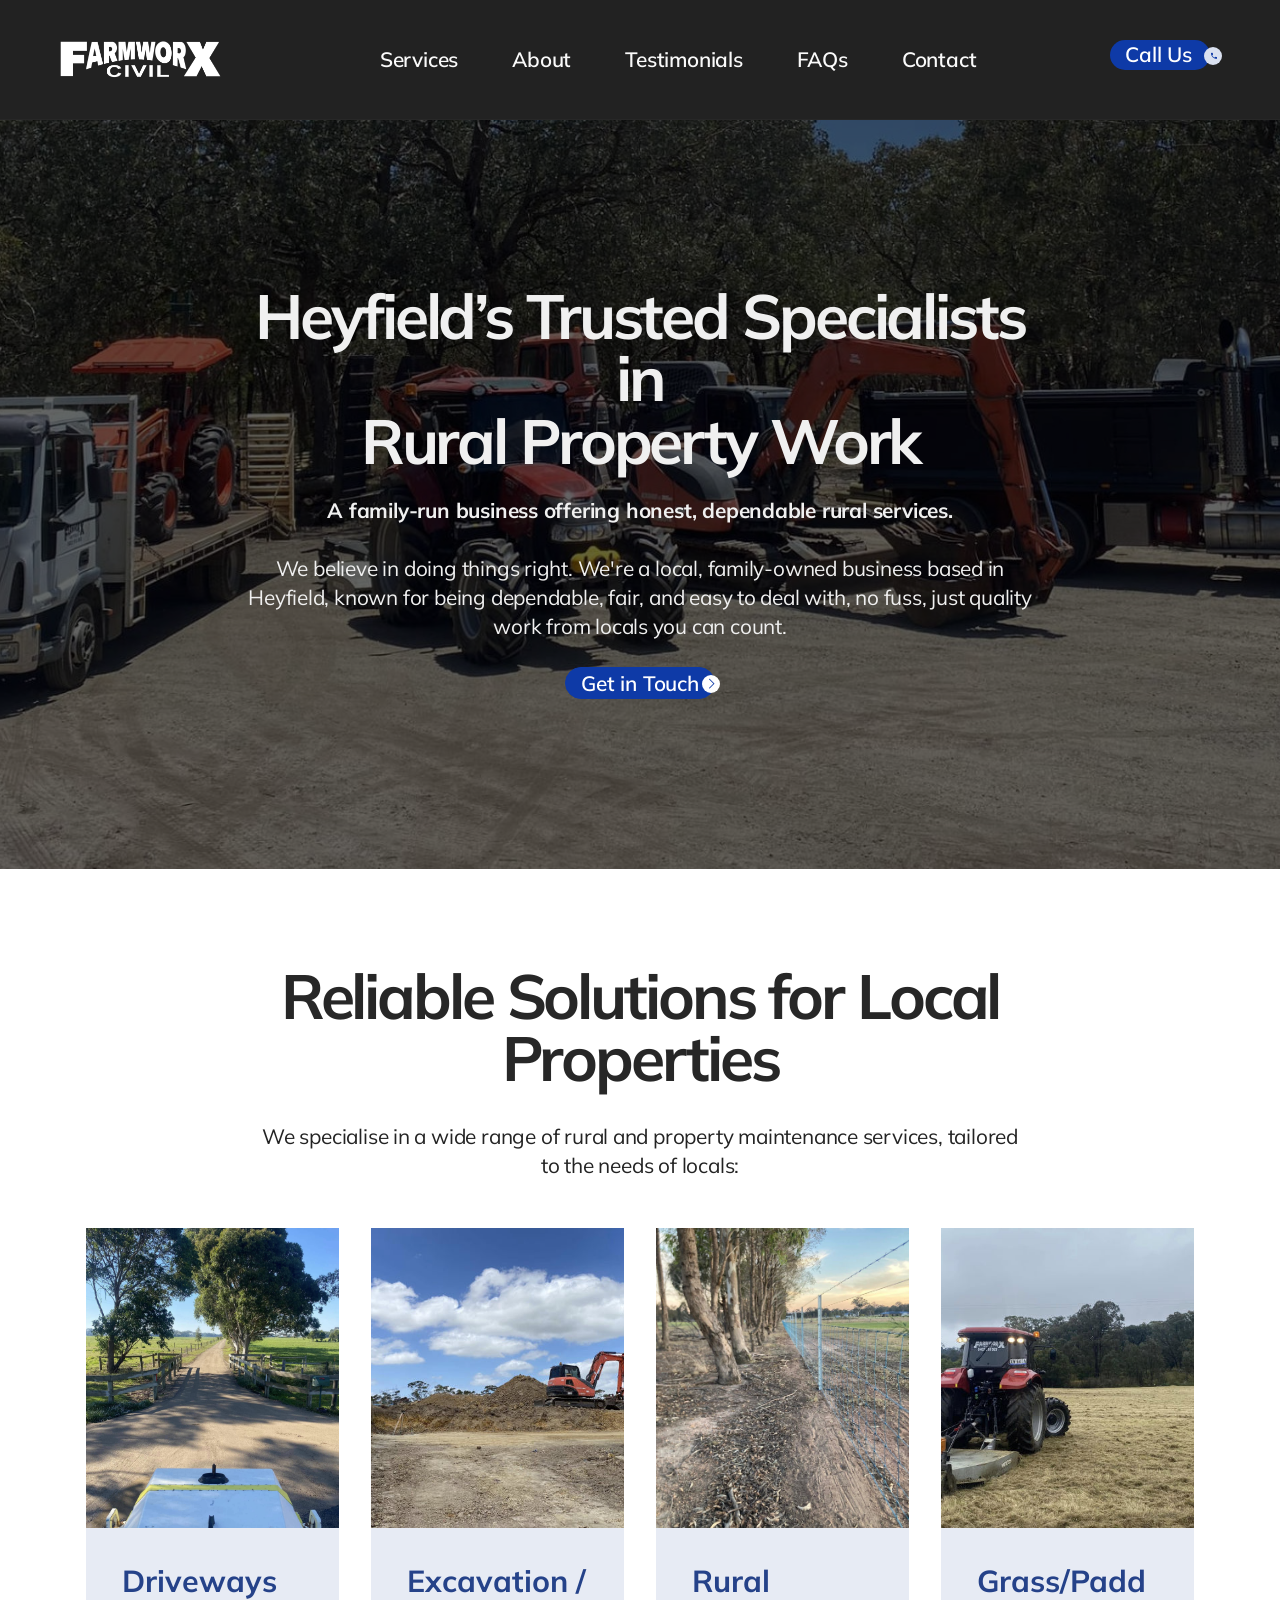
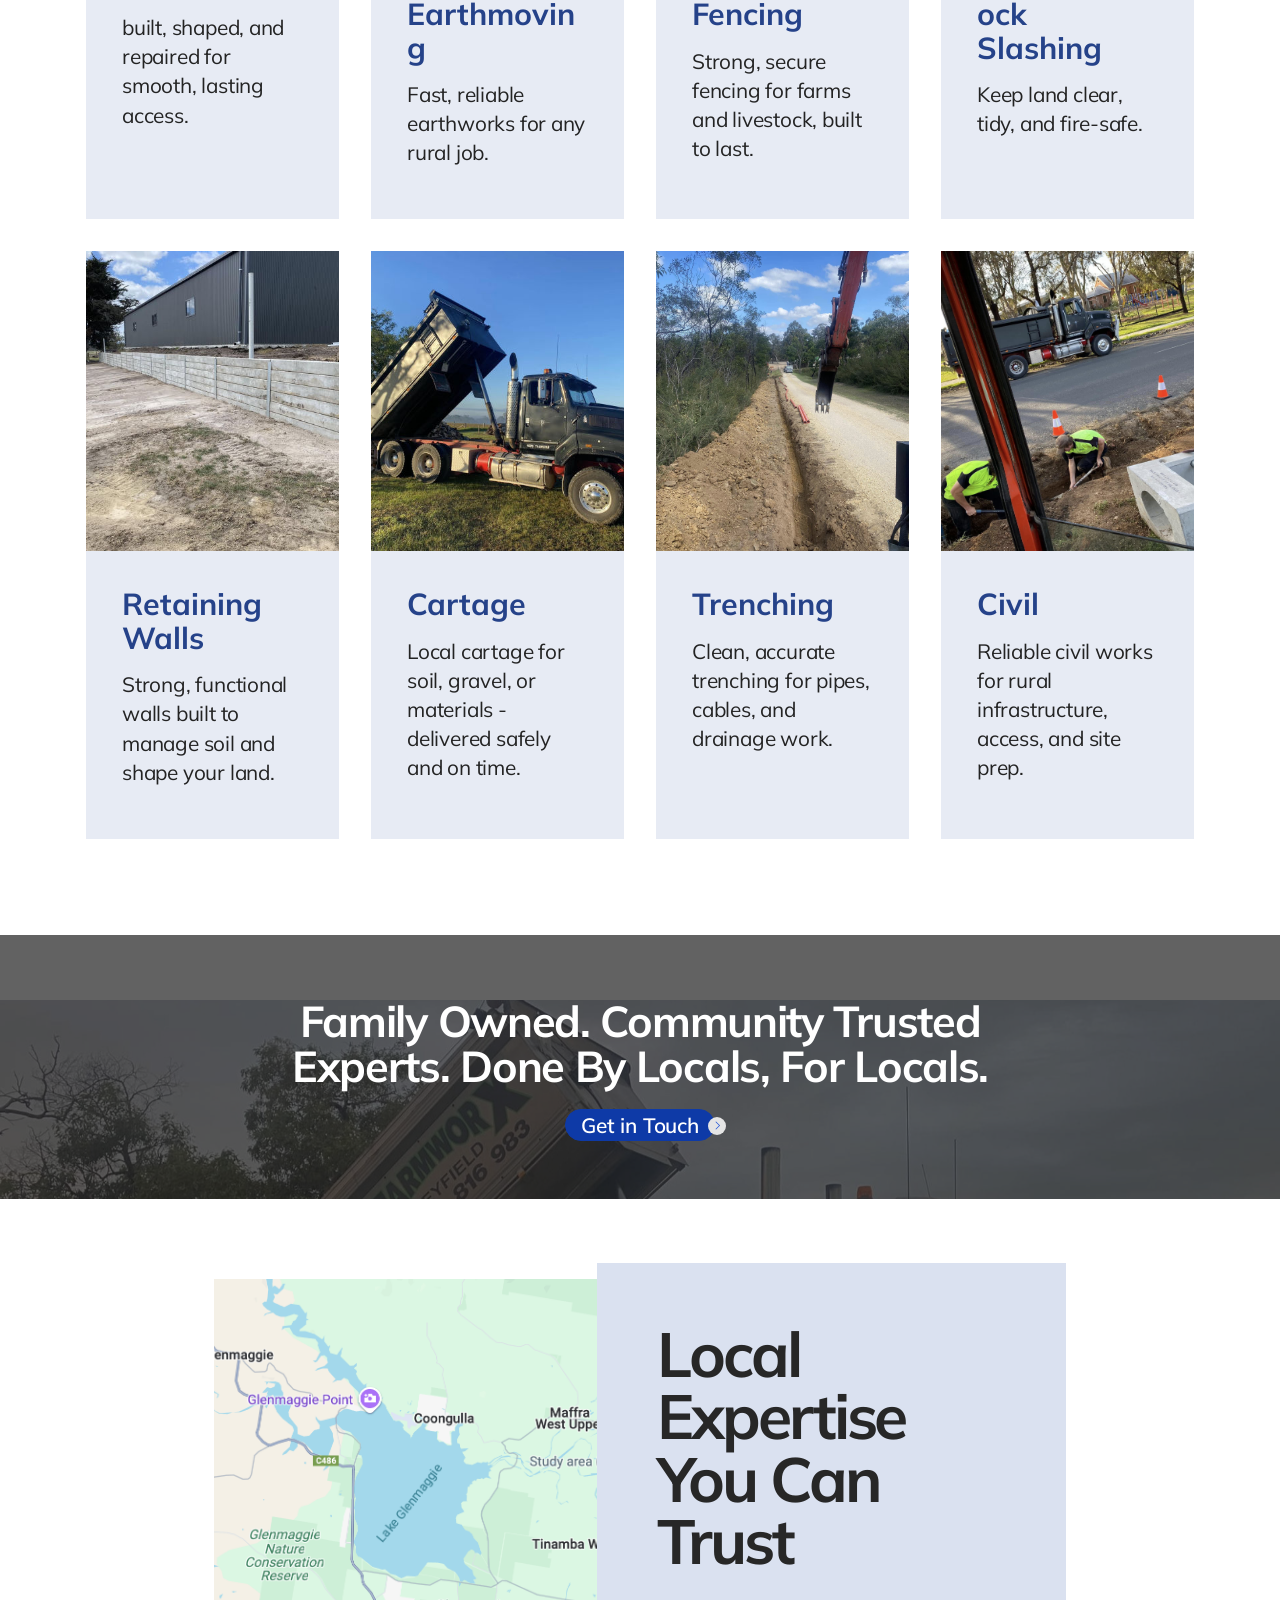
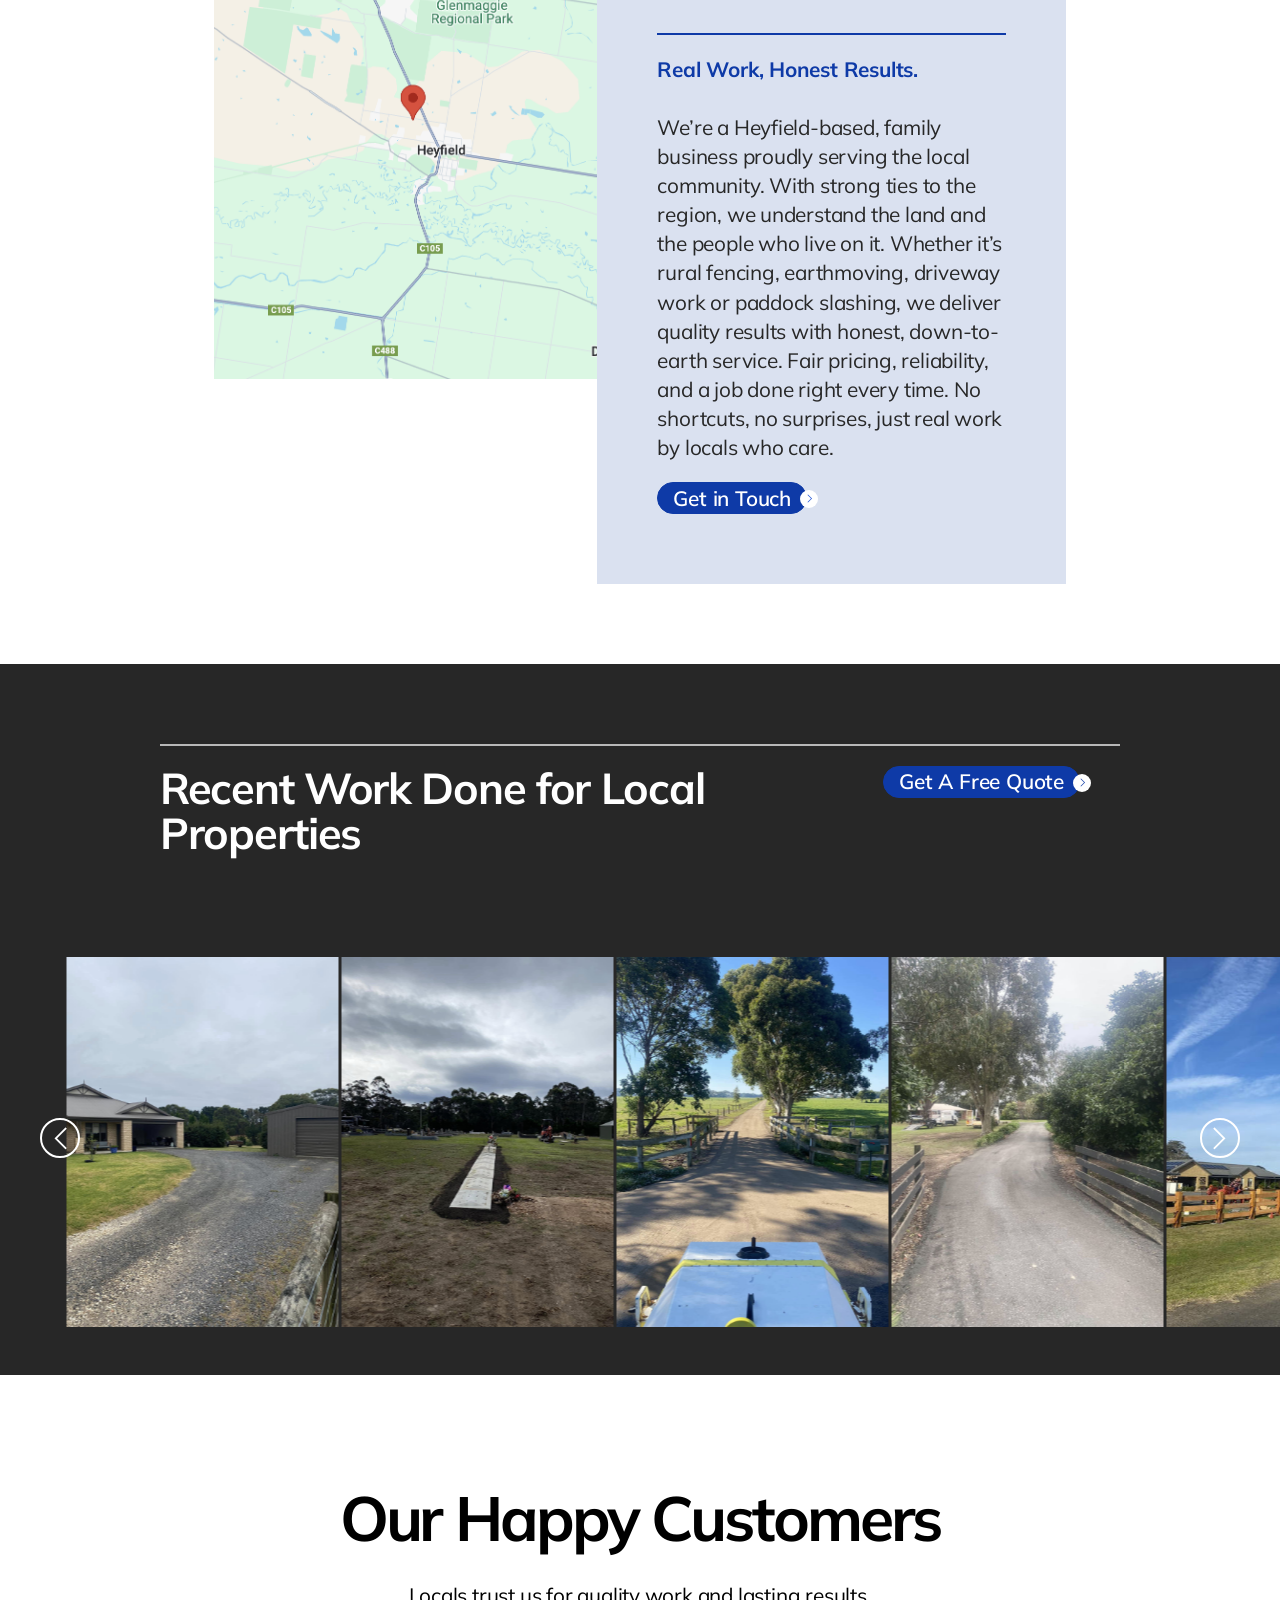
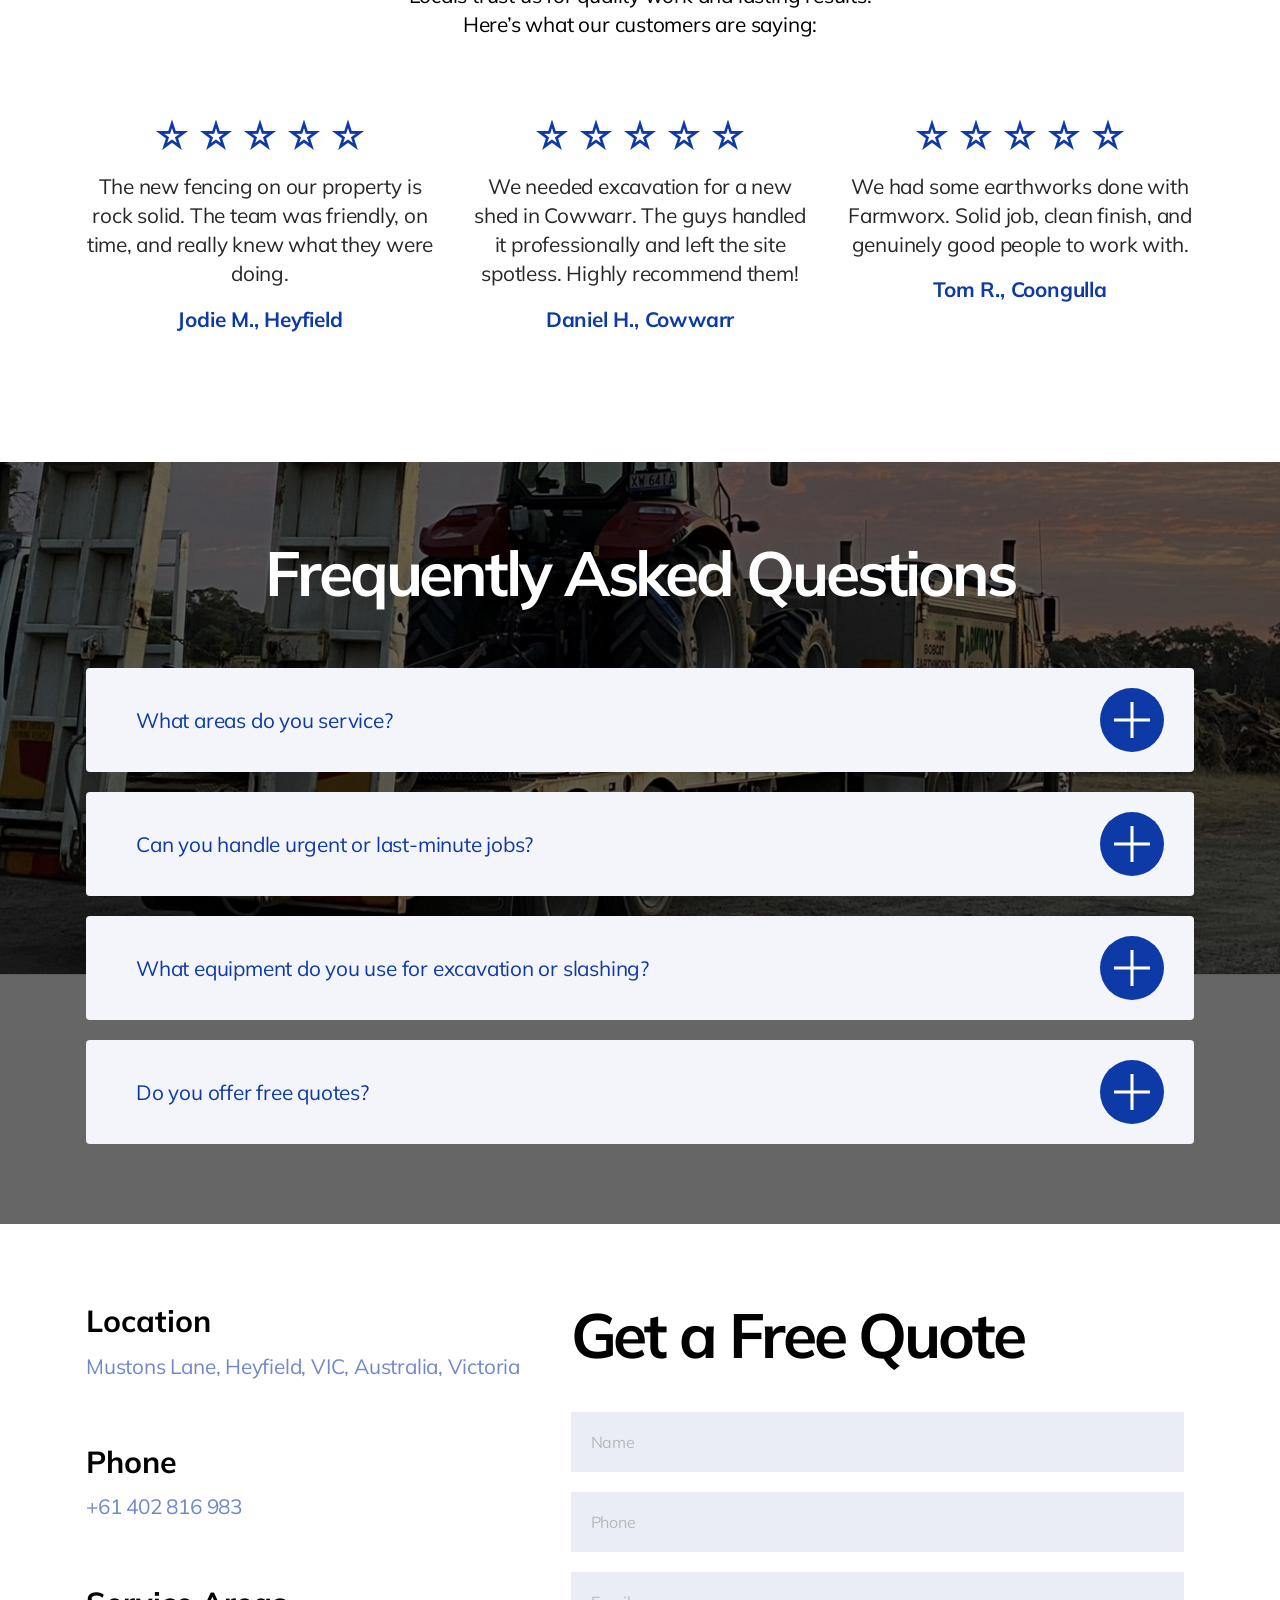
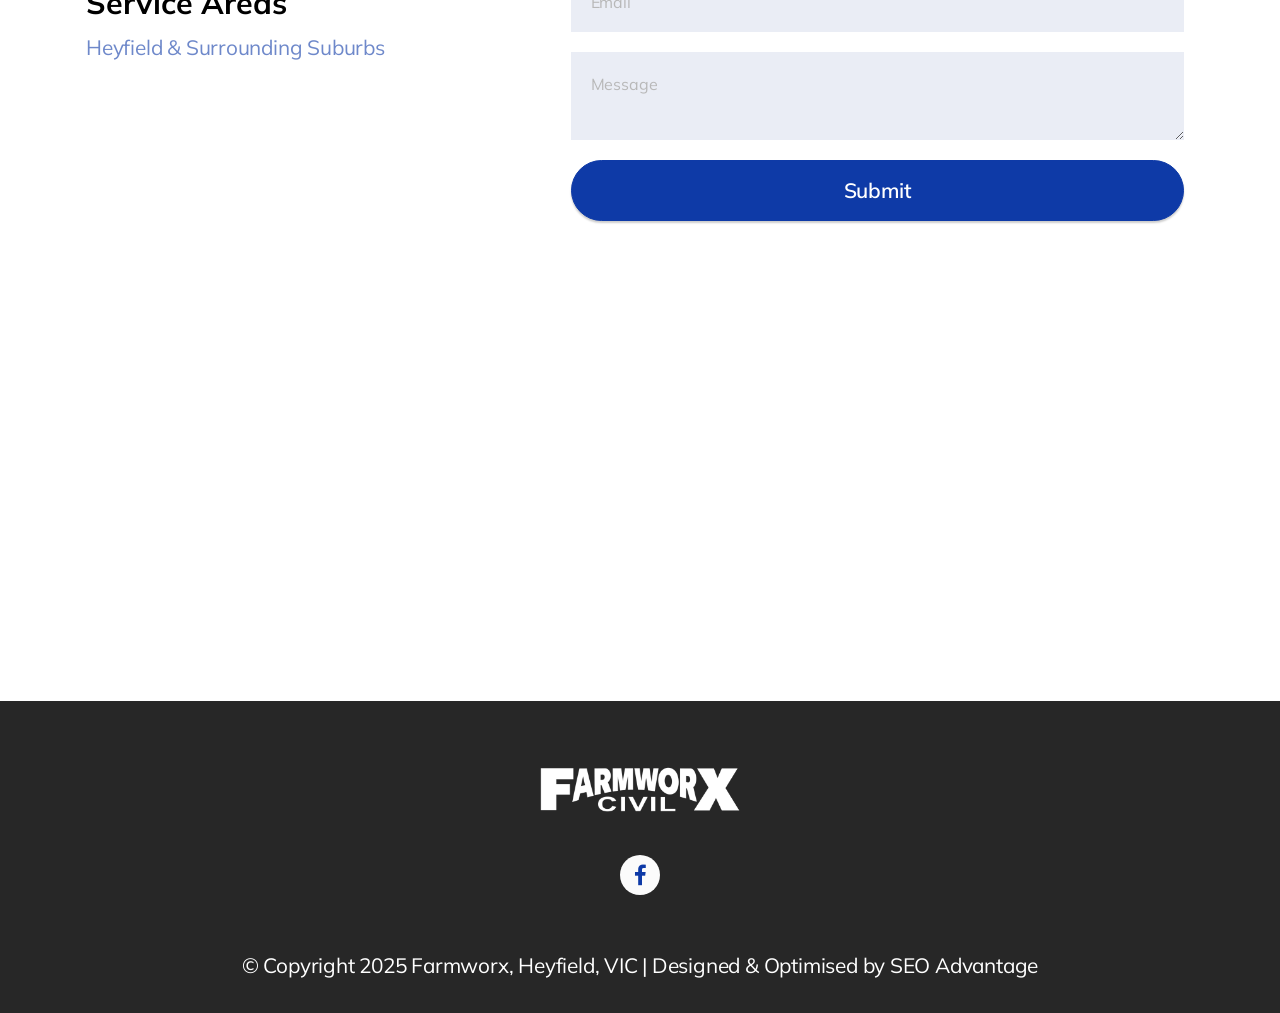
==== index.html @ a67f01fe "Add files via upload" ====
<!DOCTYPE html>
<html  >
<head>
  
  <meta charset="UTF-8">
  <meta http-equiv="X-UA-Compatible" content="IE=edge">
  
  <meta name="viewport" content="width=device-width, initial-scale=1, minimum-scale=1">
  <link rel="shortcut icon" href="assets/images/favicon-128x55.png" type="image/x-icon">
  <meta name="description" content="">
  
  
  <title>Heyfield's Leading Farm Services - Farmworx</title>
  <link rel="stylesheet" href="assets/web/assets/mobirise-icons2/mobirise2.css">
  <link rel="stylesheet" href="assets/Material-Design-Icons/css/material.css">
  <link rel="stylesheet" href="assets/bootstrap/css/bootstrap.min.css">
  <link rel="stylesheet" href="assets/parallax/jarallax.css">
  <link rel="stylesheet" href="assets/dropdown/css/style.css">
  <link rel="stylesheet" href="assets/socicon/css/styles.css">
  <link rel="stylesheet" href="assets/theme/css/style.css">
  <link rel="stylesheet" href="assets/recaptcha.css">
  <link rel="preload" href="https://fonts.googleapis.com/css?family=Mulish:200,300,400,500,600,700,800,900,200i,300i,400i,500i,600i,700i,800i,900i&display=swap" as="style" onload="this.onload=null;this.rel='stylesheet'">
  <noscript><link rel="stylesheet" href="https://fonts.googleapis.com/css?family=Mulish:200,300,400,500,600,700,800,900,200i,300i,400i,500i,600i,700i,800i,900i&display=swap"></noscript>
  <link rel="preload" as="style" href="assets/mobirise/css/mbr-additional.css?v=FBdKSy"><link rel="stylesheet" href="assets/mobirise/css/mbr-additional.css?v=FBdKSy" type="text/css">

  
  
  
</head>
<body>
  
  <section data-bs-version="5.1" class="menu bistro_menu1 globalm5 cid-uMDJqGqU5M" once="menu" id="menu1-13">

    

    <nav class="navbar navbar-dropdown navbar-fixed-top navbar-expand-lg">
        <div class="menu_box container-fluid">
            <div class="navbar-brand d-flex d-lg-none">
                <span class="navbar-logo">
                    <a href="#">
                        <img src="assets/images/farmworx20civil20white20logo20cropped20no20bg20-317x79.png" alt="" style="height: 2.5rem;">
                    </a>
                </span>
                
            </div>
            <button class="navbar-toggler" type="button" data-toggle="collapse" data-bs-toggle="collapse" data-target="#navbarSupportedContent" data-bs-target="#navbarSupportedContent" aria-controls="navbarNavAltMarkup" aria-expanded="false" aria-label="Toggle navigation">
                <div class="hamburger">
                    <span></span>
                    <span></span>
                    <span></span>
                    <span></span>
                </div>
            </button>
            <div class="collapse navbar-collapse" id="navbarSupportedContent">
                <div class="navbar-brand d-none d-lg-flex">
                <span class="navbar-logo">
                    
                        <img src="assets/images/farmworx20civil20white20logo20cropped20no20bg20-317x79.png" alt="Farmworx logo" style="height: 2.5rem;">
                    
                </span>
                    
                </div>
                <ul class="navbar-nav nav-dropdown" data-app-modern-menu="true"><li class="nav-item"><a class="nav-link link text-white text-primary display-7" href="index.html#features06-h">Services</a></li>
                    <li class="nav-item"><a class="nav-link link text-white text-primary display-7" href="index.html#tabs1-m">About</a></li>
                    
                    <li class="nav-item"><a class="nav-link link text-white text-primary display-7" href="index.html#people02-p">Testimonials</a></li><li class="nav-item"><a class="nav-link link text-white text-primary display-7" href="index.html#list01-k">FAQs</a></li>
                    <li class="nav-item"><a class="nav-link link text-white text-primary display-7" href="index.html#form01-3">Contact</a></li></ul>

                

                <div class="mbr-section-btn-main" role="tablist"><a class="btn btn-secondary display-7" href="tel:+61 402 816 983"><span class="mdi-communication-call mbr-iconfont mbr-iconfont-btn"></span>
                        Call Us</a></div>
                
            </div>
        </div>
    </nav>
</section>

<section data-bs-version="5.1" class="header1 cid-uN10LvQVJk" id="header1-1p">

    

    
    <div class="mbr-overlay" style="opacity: 0.6; background-color: rgb(0, 0, 0);"></div>

    <div class="align-center container-fluid">
        <div class="row justify-content-center">
            <div class="col-12 col-lg-8">
                <h1 class="mbr-section-title mbr-fonts-style display-1"><strong><br></strong><br><strong>Heyfield’s Trusted Specialists in </strong><br><strong>Rural Property Work</strong></h1><br>
                
<p class="mbr-section-title mbr-fonts-style display-7"><strong>A family-run business offering honest, dependable rural services.<br></strong><br>We believe in doing things right. We're a local, family-owned business based in Heyfield, known for being dependable, fair, and easy to deal with, no fuss, just quality work from locals you can count.</p>
                <div class="mbr-section-btn mt-3"><a class="btn btn-secondary display-7" href="index.html#form01-3"><span class="mobi-mbri mobi-mbri-arrow-next mbr-iconfont mbr-iconfont-btn" style="font-size: 10px;"></span>
                        Get in Touch</a></div>
            </div>
        </div>
    </div>
</section>

<section data-bs-version="5.1" class="features6 start cid-uMswn30kxI" id="features06-h">
	
	
	<div class="container">
		<div class="row justify-content-center">
			<div class="col-12 content-head">
				<div class="mbr-section-head mb-5">
					<h4 class="mbr-section-title mbr-fonts-style align-center mb-0 display-1"><strong>Reliable Solutions for Local Properties</strong></h4>
					<p class="mbr-section-subtitle mbr-fonts-style align-center mb-0 mt-4 display-7">We specialise in a wide range of rural and property maintenance services, tailored to the needs of locals:</p>
					
				</div>
			</div>
		</div>
		<div class="row">
			<div class="item features-image col-12 col-md-6 col-lg-3">
				<div class="item-wrapper">
					<div class="item-img">
						<img src="assets/images/farm20road-1536x2048.jpg" alt="image of a driveway" data-slide-to="0" data-bs-slide-to="0">
					</div>
					<div class="item-content">
						<p class="item-title mbr-fonts-style display-5"><strong>Driveways</strong><strong><br></strong></p>
						<p class="mbr-text mbr-fonts-style display-7">built, shaped, and repaired for smooth, lasting access.<br></p>
						
					</div>
				</div>
			</div>
			<div class="item features-image col-12 col-md-6 col-lg-3">
				<div class="item-wrapper">
					<div class="item-img">
						<img src="assets/images/earthmoving-596x447.jpg" alt="image of earthmoving work in progress" data-slide-to="1" data-bs-slide-to="1">
					</div>
					<div class="item-content">
						<p class="item-title mbr-fonts-style display-5"><strong>Excavation / Earthmoving</strong></p>
						<p class="mbr-text mbr-fonts-style display-7">Fast, reliable earthworks for any rural job.<br></p>
						
					</div>
				</div>
			</div><div class="item features-image col-12 col-md-6 col-lg-3">
				<div class="item-wrapper">
					<div class="item-img">
						<img src="assets/images/rural-fencing-596x795.jpg" alt="image of rural fencing" data-slide-to="2" data-bs-slide-to="2">
					</div>
					<div class="item-content">
						<p class="item-title mbr-fonts-style display-5"><strong>Rural Fencing</strong><strong><br></strong></p>
						<p class="mbr-text mbr-fonts-style display-7">Strong, secure fencing for farms and livestock, built to last.<br></p>
						
					</div>
				</div>
			</div><div class="item features-image col-12 col-md-6 col-lg-3">
				<div class="item-wrapper">
					<div class="item-img">
						<img src="assets/images/grass-slashing-596x447.jpg" alt="image of grass &amp; paddock slashing" data-slide-to="3" data-bs-slide-to="3">
					</div>
					<div class="item-content">
						<p class="item-title mbr-fonts-style display-5"><strong>Grass/Paddock Slashing</strong></p>
						<p class="mbr-text mbr-fonts-style display-7">Keep land clear, tidy, and fire-safe.<br></p>
						
					</div>
				</div>
			</div><div class="item features-image col-12 col-md-6 col-lg-3">
				<div class="item-wrapper">
					<div class="item-img">
						<img src="assets/images/retaining-walls-596x447.jpg" alt="Image of a retaining walls" data-slide-to="4" data-bs-slide-to="4">
					</div>
					<div class="item-content">
						<p class="item-title mbr-fonts-style display-5"><strong>Retaining Walls</strong></p>
						<p class="mbr-text mbr-fonts-style display-7">Strong, functional walls built to manage soil and shape your land.<br></p>
						
					</div>
				</div>
			</div><div class="item features-image col-12 col-md-6 col-lg-3">
				<div class="item-wrapper">
					<div class="item-img">
						<img src="assets/images/cartage-work-596x447.jpg" alt="Image of a retaining walls" data-slide-to="5" data-bs-slide-to="5">
					</div>
					<div class="item-content">
						<p class="item-title mbr-fonts-style display-5"><strong>Cartage</strong></p>
						<p class="mbr-text mbr-fonts-style display-7">Local cartage for soil, gravel, or materials - delivered safely and on time.<br></p>
						
					</div>
				</div>
			</div><div class="item features-image col-12 col-md-6 col-lg-3">
				<div class="item-wrapper">
					<div class="item-img">
						<img src="assets/images/trenching-1536x2048.jpg" alt="Image of a retaining walls" data-slide-to="6" data-bs-slide-to="6">
					</div>
					<div class="item-content">
						<p class="item-title mbr-fonts-style display-5"><strong>Trenching</strong></p>
						<p class="mbr-text mbr-fonts-style display-7">Clean, accurate trenching for pipes, cables, and drainage work.<br></p>
						
					</div>
				</div>
			</div><div class="item features-image col-12 col-md-6 col-lg-3">
				<div class="item-wrapper">
					<div class="item-img">
						<img src="assets/images/civil-2048x1536.jpg" alt="Image of a retaining walls" data-slide-to="7" data-bs-slide-to="7">
					</div>
					<div class="item-content">
						<p class="item-title mbr-fonts-style display-5"><strong>Civil</strong><strong><br></strong></p>
						<p class="mbr-text mbr-fonts-style display-7">Reliable civil works for rural infrastructure, access, and site prep.<br></p>
						
					</div>
				</div>
			</div>
			
		</div>
	</div>
</section>

<section data-bs-version="5.1" class="content4 cid-uMDZSgum5m mbr-parallax-background" id="content4-19">
    

    
    <div class="mbr-overlay" style="opacity: 0.7; background-color: rgb(32, 32, 32);">
    </div>

    <div>
        <div class="row">
            <div class="col-12">
                <div class="text-wrapper">
                    <h2 class="mbr-section-title mbr-fonts-style display-2"><strong>Family Owned.&nbsp;</strong><strong>Community Trusted Experts.&nbsp;</strong><strong>Done By Locals, For Locals.</strong></h2>
                    <div class="mbr-section-btn"><a class="btn btn-secondary display-7" href="index.html#form01-3">
                            <span class="mobi-mbri mobi-mbri-arrow-next mbr-iconfont mbr-iconfont-btn"></span>Get in Touch</a></div>
                </div>
            </div>
        </div>
    </div>
</section>

<section data-bs-version="5.1" class="tabs1 cid-uMsCAAStrs" id="tabs1-m">
    

    
    

    <div class="container">
        <div class="row">
            <div style="padding:0;" class="col-12 col-lg-12">
                <div class="tab-content">
                    <div id="tab1" class="tab-pane in active" role="tabpanel">
                        <div class="row">
                            <div style="padding:0;" class="col-lg-12">
                                <div class="card">
                                    <img src="assets/images/screenshot202025-05-2820at202.48.26e280afpm-1282x1464.png" alt="image of a map of farmworx location">
                                    <div class="card-container">
                                        
                                        <h3 class="mbr-section-title mbr-fonts-style display-1"><strong>Local Expertise You Can Trust</strong></h3>
                                       
                                        
                                        
                                        
                                         <p class="mbr-desc mbr-fonts-style display-7">
                                            <strong>Real Work, Honest Results.</strong>
                                        </p>
                                        
                                        
                                        
                                        
                                        
                                        
                                        <p class="mbr-text mbr-fonts-style display-7"><br>We’re a Heyfield-based, family business proudly serving the local community. With strong ties to the region, we understand the land and the people who live on it. Whether it’s rural fencing, earthmoving, driveway work or paddock slashing, we deliver quality results with honest, down-to-earth service. Fair pricing, reliability, and a job done right every time. No shortcuts, no surprises, just real work by locals who care.<br>
                                        </p>
                                        <div class="mbr-section-btn"><a class="btn btn-secondary display-7" href="index.html#form01-3">
                                                <span class="mobi-mbri mobi-mbri-arrow-next mbr-iconfont
                                                 mbr-iconfont-btn"></span>Get in Touch</a></div>
                                        
                                       
                                    </div>
                                </div>
                            </div>
                        </div>
                    </div>
                    
                    
                    
                    
                    
                </div>
            </div>
         <!--   <div class="col-12">
                <ul class="nav nav-tabs" role="tablist">
                    <li mbr-buttons mbr-theme-style="display-7" class="nav-item first mbr-fonts-style" data-toolbar="-mbrBtnAdd,-mbrBtnMove,-mbrLink,-mbrBtnRemove,-iconFont"><a class="nav-link mbr-fonts-style show active" role="tab" data-toggle="tab" data-bs-toggle="tab" href="#tabs1-m_tab0" data-app-placeholder="Type Text" aria-selected="true">
                            <p>01</p>
                        </a></li>
                    <li mbr-buttons mbr-theme-style="display-7" class="nav-item" mbr-if="bootstrapTabs > 1" data-toolbar="-mbrBtnAdd,-mbrBtnMove,-mbrLink,-mbrBtnRemove,-iconFont"><a class="nav-link mbr-fonts-style active" role="tab" data-toggle="tab" data-bs-toggle="tab" href="#tabs1-m_tab1" data-app-placeholder="Type Text" aria-selected="true">Type Text
                            <p>02</p>
                        </a></li>
                    <li mbr-buttons mbr-theme-style="display-7" class="nav-item" mbr-if="bootstrapTabs > 2" data-toolbar="-mbrBtnAdd,-mbrBtnMove,-mbrLink,-mbrBtnRemove,-iconFont"><a class="nav-link mbr-fonts-style active" role="tab" data-toggle="tab" data-bs-toggle="tab" href="#tabs1-m_tab2" data-app-placeholder="Type Text" aria-selected="true">
                            <p>03</p>
                        </a></li>
                    <li mbr-buttons mbr-theme-style="display-7" class="nav-item" mbr-if="bootstrapTabs > 3" data-toolbar="-mbrBtnAdd,-mbrBtnMove,-mbrLink,-mbrBtnRemove,-iconFont">
                        <a class="nav-link mbr-fonts-style" role="tab" data-toggle="tab" data-bs-toggle="tab" href="#tab4" data-app-placeholder="Type Text" aria-selected="true">
                            <p>04</p>
                        </a>
                    </li>
                    <li mbr-buttons mbr-theme-style="display-7" class="nav-item" mbr-if="bootstrapTabs > 4" data-toolbar="-mbrBtnAdd,-mbrBtnMove,-mbrLink,-mbrBtnRemove,-iconFont">
                        <a class="nav-link mbr-fonts-style" role="tab" data-toggle="tab" data-bs-toggle="tab" href="#tab5" data-app-placeholder="Type Text" aria-selected="true">
                            <p>05</p>
                        </a>
                    </li>
                    <li mbr-buttons mbr-theme-style="display-7" class="nav-item" mbr-if="bootstrapTabs > 5" data-toolbar="-mbrBtnAdd,-mbrBtnMove,-mbrLink,-mbrBtnRemove,-iconFont">
                        <a class="nav-link mbr-fonts-style" role="tab" data-toggle="tab" data-bs-toggle="tab" href="#tab6" data-app-placeholder="Type Text" aria-selected="true">
                            <p>06</p>
                        </a>
                    </li>
                </ul>
            </div>-->
        </div>
    </div>
</section>

<section data-bs-version="5.1" class="slider1 mbr-embla cid-uME77Og1tG" id="slider1-1l">
    

    
    
    <div class="position-relative">
        <div class="col-12">
            <div class="title-container">
                <div class="title-wrapper">
                    <h2 class="mbr-section-title mbr-fonts-style display-2"><div><strong>Recent Work Done for Local Properties</strong></div></h2>
                </div>
                <div class="mbr-section-btn"><a class="btn btn-secondary display-7" href="index.html#form01-3">
                        <span class="mobi-mbri mobi-mbri-arrow-next mbr-iconfont mbr-iconfont-btn"></span>Get A Free Quote</a></div>
            </div>
        </div>
        <div class="embla" data-skip-snaps="true" data-align="center" data-contain-scroll="trimSnaps" data-loop="true" data-auto-play-interval="3" data-draggable="true">
            <div class="embla__viewport container-fluid">
                <div class="embla__container">
                    <div class="embla__slide slider-image item active" style="margin-left: 0rem; margin-right: 0rem;">
                        <div class="card-wrap">
                            <img src="assets/images/farm20road-1536x2048.jpg" alt="Image of a driveway work finished" data-slide-to="0" data-bs-slide-to="0">
                            <div class="item-wrapper">
                                <p class="card-title mbr-fonts-style m-0 display-5"><strong>&nbsp; &nbsp; &nbsp; &nbsp; &nbsp; &nbsp; &nbsp; &nbsp; &nbsp; &nbsp; &nbsp; &nbsp;&nbsp;</strong></p>
                            </div>
                        </div>
                    </div>
                    <div class="embla__slide slider-image item" style="margin-left: 0rem; margin-right: 0rem;">
                        <div class="card-wrap">
                            <img src="assets/images/driveway-job-750x1000.jpg" alt="Image of a driveway work done" data-slide-to="1" data-bs-slide-to="1">
                            <div class="item-wrapper">
                                <p class="card-title mbr-fonts-style m-0 display-5"><strong>&nbsp; &nbsp; &nbsp; &nbsp; &nbsp; &nbsp; &nbsp; &nbsp; &nbsp; &nbsp; &nbsp; &nbsp;&nbsp;</strong></p>
                            </div>
                        </div>
                    </div><div class="embla__slide slider-image item" style="margin-left: 0rem; margin-right: 0rem;">
                    <div class="card-wrap">
                        <img src="assets/images/fencing-job-750x563.jpg" alt="Image of a fencing work finished" data-slide-to="2" data-bs-slide-to="2">
                        <div class="item-wrapper">
                                <p class="card-title mbr-fonts-style m-0 display-5"><strong>&nbsp; &nbsp; &nbsp; &nbsp; &nbsp; &nbsp; &nbsp; &nbsp; &nbsp; &nbsp; &nbsp; &nbsp;&nbsp;</strong></p>
                            </div>
                    </div>
                </div><div class="embla__slide slider-image item" style="margin-left: 0rem; margin-right: 0rem;">
                    <div class="card-wrap">
                        <img src="assets/images/driveway-work-750x563.jpg" alt="Image of a driveway finished" data-slide-to="3" data-bs-slide-to="3">
                        <div class="item-wrapper">
                                <p class="card-title mbr-fonts-style m-0 display-5"><strong>&nbsp; &nbsp; &nbsp; &nbsp; &nbsp; &nbsp; &nbsp; &nbsp; &nbsp; &nbsp; &nbsp; &nbsp;&nbsp;</strong></p>
                            </div>
                    </div>
                </div><div class="embla__slide slider-image item" style="margin-left: 0rem; margin-right: 0rem;">
                    <div class="card-wrap">
                        <img src="assets/images/farmworx-machine-750x563.jpg" alt="Image of a farmworx machinery working" data-slide-to="4" data-bs-slide-to="4">
                       <div class="item-wrapper">
                                <p class="card-title mbr-fonts-style m-0 display-5"><strong>&nbsp; &nbsp; &nbsp; &nbsp; &nbsp; &nbsp; &nbsp; &nbsp; &nbsp; &nbsp; &nbsp; &nbsp;&nbsp;</strong></p>
                            </div>
                    </div>
                </div><div class="embla__slide slider-image item" style="margin-left: 0rem; margin-right: 0rem;">
                    <div class="card-wrap">
                        <img src="assets/images/project-750x563.jpg" alt="Image of a drive way work finished" data-slide-to="5" data-bs-slide-to="5">
                        <div class="item-wrapper">
                                <p class="card-title mbr-fonts-style m-0 display-5"><strong>&nbsp; &nbsp; &nbsp; &nbsp; &nbsp; &nbsp; &nbsp; &nbsp; &nbsp; &nbsp; &nbsp; &nbsp;&nbsp;</strong></p>
                            </div>
                    </div>
                </div><div class="embla__slide slider-image item" style="margin-left: 0rem; margin-right: 0rem;">
                    <div class="card-wrap">
                        <img src="assets/images/fence-done-1900x1425.jpg" alt="Image of a fencing job finished" data-slide-to="6" data-bs-slide-to="6">
                       <div class="item-wrapper">
                                <p class="card-title mbr-fonts-style m-0 display-5"><strong>&nbsp; &nbsp; &nbsp; &nbsp; &nbsp; &nbsp; &nbsp; &nbsp; &nbsp; &nbsp; &nbsp; &nbsp;&nbsp;</strong></p>
                            </div>
                    </div>
                </div><div class="embla__slide slider-image item" style="margin-left: 0rem; margin-right: 0rem;">
                    <div class="card-wrap">
                        <img src="assets/images/driveway-work-done-750x1000.jpg" alt="Image of a driveway work by the team" data-slide-to="7" data-bs-slide-to="7">
                      <div class="item-wrapper">
                                <p class="card-title mbr-fonts-style m-0 display-5"><strong>&nbsp; &nbsp; &nbsp; &nbsp; &nbsp; &nbsp; &nbsp; &nbsp; &nbsp; &nbsp; &nbsp; &nbsp;&nbsp;</strong></p>
                            </div>
                    </div>
                </div><div class="embla__slide slider-image item" style="margin-left: 0rem; margin-right: 0rem;">
                    <div class="card-wrap">
                        <img src="assets/images/driveway-job-done-1900x1425.jpg" alt="Image of a driveway work by farmworx team" data-slide-to="8" data-bs-slide-to="8">
                        <div class="item-wrapper">
                                <p class="card-title mbr-fonts-style m-0 display-5"><strong>&nbsp; &nbsp; &nbsp; &nbsp; &nbsp; &nbsp; &nbsp; &nbsp; &nbsp; &nbsp; &nbsp; &nbsp;&nbsp;</strong></p>
                            </div>
                    </div>
                </div><div class="embla__slide slider-image item" style="margin-left: 0rem; margin-right: 0rem;">
                    <div class="card-wrap">
                        <img src="assets/images/fence-work-done-1536x1152.jpg" alt="Image of a house fencing" data-slide-to="9" data-bs-slide-to="9">
                        <div class="item-wrapper">
                                <p class="card-title mbr-fonts-style m-0 display-5"><strong>&nbsp; &nbsp; &nbsp; &nbsp; &nbsp; &nbsp; &nbsp; &nbsp; &nbsp; &nbsp; &nbsp; &nbsp;&nbsp;</strong></p>
                            </div>
                    </div>
                </div><div class="embla__slide slider-image item" style="margin-left: 0rem; margin-right: 0rem;">
                    <div class="card-wrap">
                        <img src="assets/images/driveway-job-done-right-1536x2048.jpg" alt="Image of a home driveway work" data-slide-to="10" data-bs-slide-to="10">
                       <div class="item-wrapper">
                                <p class="card-title mbr-fonts-style m-0 display-5"><strong>&nbsp; &nbsp; &nbsp; &nbsp; &nbsp; &nbsp; &nbsp; &nbsp; &nbsp; &nbsp; &nbsp; &nbsp;&nbsp;</strong></p>
                            </div>
                    </div>
                </div><div class="embla__slide slider-image item" style="margin-left: 0rem; margin-right: 0rem;">
                    <div class="card-wrap">
                        <img src="assets/images/grave-stone-work-1536x2048.jpg" alt="Image of a gravestone work finished" data-slide-to="11" data-bs-slide-to="11">
                       <div class="item-wrapper">
                                <p class="card-title mbr-fonts-style m-0 display-5"><strong>&nbsp; &nbsp; &nbsp; &nbsp; &nbsp; &nbsp; &nbsp; &nbsp; &nbsp; &nbsp; &nbsp; &nbsp;&nbsp;</strong></p>
                            </div>
                    </div>
                </div>
                </div>
                <button class="embla__button embla__button--prev">
                    <span class="mobi-mbri mobi-mbri-arrow-prev mbr-iconfont" aria-hidden="true"></span>
                    <span class="sr-only visually-hidden visually-hidden">Previous</span>
                </button>
                <button class="embla__button embla__button--next">
                    <span class="mobi-mbri mobi-mbri-arrow-next mbr-iconfont" aria-hidden="true"></span>
                    <span class="sr-only visually-hidden visually-hidden">Next</span>
                </button>
            </div>
        </div>
    </div>
</section>

<section data-bs-version="5.1" class="people02 cid-uMsGxPikKx" id="people02-p">
	

	
	
	<div class="container">
		<div class="row mb-5 justify-content-center">
			<div class="col-12 content-head">
				<h3 class="mbr-section-title mbr-fonts-style align-center mb-4 display-1"><strong>Our Happy Customers</strong></h3>
				<h5 class="mbr-section-subtitle mbr-fonts-style align-center mb-4 display-7">Locals trust us for quality work and lasting results.<div>Here’s what our customers are saying:</div></h5>
			</div>
		</div>
		<div class="row">
			<div class="item features-without-image col-12 col-md-6 col-lg-4 mb-5 active">
				<div class="item-wrapper">
					<div class="card-box align-center">
						<div class="iconfont-wrapper mb-3">
							<span class="mbr-iconfont mobi-mbri-star mobi-mbri" style="color: rgb(14, 58, 167); fill: rgb(14, 58, 167);"></span>
							<span class="mbr-iconfont mobi-mbri-star mobi-mbri" style="color: rgb(14, 58, 167); fill: rgb(14, 58, 167);"></span>
							<span class="mbr-iconfont mobi-mbri-star mobi-mbri" style="color: rgb(14, 58, 167); fill: rgb(14, 58, 167);"></span>
							<span class="mbr-iconfont mobi-mbri-star mobi-mbri" style="color: rgb(14, 58, 167); fill: rgb(14, 58, 167);"></span>
							<span class="mbr-iconfont mobi-mbri-star mobi-mbri" style="color: rgb(14, 58, 167); fill: rgb(14, 58, 167);"></span>
						</div>
						<p class="card-title mbr-fonts-style mb-3 display-7">The new fencing on our property is rock solid. The team was friendly, on time, and really knew what they were doing.</p>
						<p class="card-text mbr-fonts-style mb-0 display-7"><strong>
							Jodie M., Heyfield</strong></p>
					</div>
				</div>
			</div><div class="item features-without-image col-12 col-md-6 col-lg-4 mb-5">
				<div class="item-wrapper">
					<div class="card-box align-center">
						<div class="iconfont-wrapper mb-3">
							<span class="mbr-iconfont mobi-mbri-star mobi-mbri" style="color: rgb(14, 58, 167); fill: rgb(14, 58, 167);"></span>
							<span class="mbr-iconfont mobi-mbri-star mobi-mbri" style="color: rgb(14, 58, 167); fill: rgb(14, 58, 167);"></span>
							<span class="mbr-iconfont mobi-mbri-star mobi-mbri" style="color: rgb(14, 58, 167); fill: rgb(14, 58, 167);"></span>
							<span class="mbr-iconfont mobi-mbri-star mobi-mbri" style="color: rgb(14, 58, 167); fill: rgb(14, 58, 167);"></span>
							<span class="mbr-iconfont mobi-mbri-star mobi-mbri" style="color: rgb(14, 58, 167); fill: rgb(14, 58, 167);"></span>
						</div>
						<p class="card-title mbr-fonts-style mb-3 display-7">We needed excavation for a new shed in Cowwarr. The guys handled it professionally and left the site spotless. Highly recommend them!</p>
						<p class="card-text mbr-fonts-style mb-0 display-7"><strong>
							Daniel H., Cowwarr
						</strong></p>
					</div>
				</div>
			</div>
			
			<div class="item features-without-image col-12 col-md-6 col-lg-4 mb-5">
				<div class="item-wrapper">
					<div class="card-box align-center">
						<div class="iconfont-wrapper mb-3">
							<span class="mbr-iconfont mobi-mbri-star mobi-mbri" style="color: rgb(14, 58, 167); fill: rgb(14, 58, 167);"></span>
							<span class="mbr-iconfont mobi-mbri-star mobi-mbri" style="color: rgb(14, 58, 167); fill: rgb(14, 58, 167);"></span>
							<span class="mbr-iconfont mobi-mbri-star mobi-mbri" style="color: rgb(14, 58, 167); fill: rgb(14, 58, 167);"></span>
							<span class="mbr-iconfont mobi-mbri-star mobi-mbri" style="color: rgb(14, 58, 167); fill: rgb(14, 58, 167);"></span>
							<span class="mbr-iconfont mobi-mbri-star mobi-mbri" style="color: rgb(14, 58, 167); fill: rgb(14, 58, 167);"></span>
						</div>
						<p class="card-title mbr-fonts-style mb-3 display-7">We had some earthworks done with Farmworx. Solid job, clean finish, and genuinely good people to work with.</p>
						<p class="card-text mbr-fonts-style mb-0 display-7"><strong>
							Tom R., Coongulla
						</strong></p>
					</div>
				</div>
			</div>
		</div>
		<div class="row mt-0 mt-md-5">
			
		</div>
	</div>
</section>

<section data-bs-version="5.1" class="list01 paintm5 cid-uMszmmzoCn mbr-parallax-background" id="list01-k">
    

    
    <div class="mbr-overlay" style="opacity: 0.6; background-color: rgb(0, 0, 0);"></div>

    <div class="container">
        <div class="row">
            <div class="col-12">
                <div class="title-wrapper">
                    <h2 class="mbr-section-title mbr-fonts-style display-1"><strong>
                        Frequently Asked Questions
                    </strong></h2>
                </div>
                <div id="bootstrap-accordion_9" class="panel-group accordionStyles accordion" role="tablist" aria-multiselectable="true">
                    <div class="card">
                        <div class="card-header" role="tab" id="headingOne">
                            <a role="button" class="panel-title collapsed" data-toggle="collapse" data-bs-toggle="collapse" data-core="" href="#collapse1_9" aria-expanded="false" aria-controls="collapse1">
                                <p class="panel-title-edit mbr-fonts-style display-7">What areas do you service?</p>
                                <div class="icon-wrapper">
                                    <span class="sign mbr-iconfont mobi-mbri-plus mobi-mbri"></span>
                                </div>
                            </a>
                        </div>
                        <div id="collapse1_9" class="panel-collapse noScroll collapse" role="tabpanel" aria-labelledby="headingOne" data-parent="#accordion" data-bs-parent="#bootstrap-accordion_9">
                            <div class="panel-body">
                                <p class="panel-text mbr-fonts-style display-7">
                                    We’re based in Heyfield and proudly serve surrounding areas including Glenmaggie, Coongulla, Cowwarr, Maffra, Nambrok, and more. If you're unsure whether we cover your area, just give us a call - chances are, we do!
                                </p>
                            </div>
                        </div>
                    </div>
                    <div class="card">
                        <div class="card-header" role="tab" id="headingTwo">
                            <a role="button" class="panel-title collapsed" data-toggle="collapse" data-bs-toggle="collapse" data-core="" href="#collapse2_9" aria-expanded="false" aria-controls="collapse2">
                                <p class="panel-title-edit mbr-fonts-style display-7">Can you handle urgent or last-minute jobs?</p>
                                <div class="icon-wrapper">
                                    <span class="sign mbr-iconfont mobi-mbri-plus mobi-mbri"></span>
                                </div>
                            </a>
                        </div>
                        <div id="collapse2_9" class="panel-collapse noScroll collapse" role="tabpanel" aria-labelledby="headingTwo" data-parent="#accordion" data-bs-parent="#bootstrap-accordion_9">
                            <div class="panel-body">
                                <p class="panel-text mbr-fonts-style display-7">
                                    We do our best to accommodate urgent jobs, especially when safety or weather is a factor. Give us a ring and we’ll let you know our availability. Being a local business, we’re often flexible and responsive.
                                </p>
                            </div>
                        </div>
                    </div>
                    <div class="card">
                        <div class="card-header" role="tab" id="headingThree">
                            <a role="button" class="panel-title collapsed" data-toggle="collapse" data-bs-toggle="collapse" data-core="" href="#collapse3_9" aria-expanded="false" aria-controls="collapse3">
                                <p class="panel-title-edit mbr-fonts-style display-7">What equipment do you use for excavation or slashing?</p>
                                <div class="icon-wrapper">
                                    <span class="sign mbr-iconfont mobi-mbri-plus mobi-mbri"></span>
                                </div>
                            </a>
                        </div>
                        <div id="collapse3_9" class="panel-collapse noScroll collapse" role="tabpanel" aria-labelledby="headingThree" data-parent="#accordion" data-bs-parent="#bootstrap-accordion_9">
                            <div class="panel-body">
                                <p class="panel-text mbr-fonts-style display-7">
                                    We use well-maintained, reliable machinery suited for rural properties, including slashers, tractors, and excavation equipment. This ensures we can handle everything from tight access jobs to large paddocks and driveway work efficiently.
                                </p>
                            </div>
                        </div>
                    </div>
                    <div class="card">
                        <div class="card-header" role="tab" id="headingFour">
                            <a role="button" class="panel-title collapsed" data-toggle="collapse" data-bs-toggle="collapse" data-core="" href="#collapse4_9" aria-expanded="false" aria-controls="collapse4">
                                <p class="panel-title-edit mbr-fonts-style display-7">Do you offer free quotes?</p>
                                <div class="icon-wrapper">
                                    <span class="sign mbr-iconfont mobi-mbri-plus mobi-mbri"></span>
                                </div>
                            </a>
                        </div>
                        <div id="collapse4_9" class="panel-collapse noScroll collapse" role="tabpanel" aria-labelledby="headingFour" data-parent="#accordion" data-bs-parent="#bootstrap-accordion_9">
                            <div class="panel-body">
                                <p class="panel-text mbr-fonts-style display-7">
                                    Yes, we provide obligation-free quotes for all services. Whether it's fencing, slashing, or excavation, we'll visit your site (if needed) and give you a clear, honest price before any work begins.
                                </p>
                            </div>
                        </div>
                    </div>
                    
                    
                </div>
            </div>
        </div>
    </div>
</section>

<section data-bs-version="5.1" class="form01 markm5 cid-uMshyyPn3a" id="form01-3">
    

    
    

    <div class="container">
        <div class="row">
            <div class="col-12 col-lg-5">
                <div class="items">
                    <div class="item features-without-image item-mb">
                        <div class="item-wrapper">
                            <div class="card-box">
                                <p class="card-title mbr-fonts-style display-5"><strong>
                                    Location
                                </strong></p>
                                <ul class="list mbr-fonts-style display-7">
                                    <li class="item-wrap"><a href="https://maps.app.goo.gl/aeRoyQKNfJM75Kqj6" class="text-secondary" target="_blank">Mustons Lane, Heyfield, VIC, Australia, Victoria</a></li>
                                </ul>
                            </div>
                        </div>
                    </div>
                    <div class="item features-without-image item-mb">
                        <div class="item-wrapper">
                            <div class="card-box">
                                <p class="card-title mbr-fonts-style display-5"><strong>
                                    Phone
                                </strong></p>
                                <ul class="list mbr-fonts-style display-7">
                                    <li class="item-wrap"><a href="tel:+61 402 816 983" class="text-secondary">+61 402 816 983</a></li>
                                </ul>
                            </div>
                        </div>
                    </div>
                    <div class="item features-without-image item-mb">
                        <div class="item-wrapper">
                            <div class="card-box">
                                <p class="card-title mbr-fonts-style display-5"><strong>
                                    Service Areas</strong></p>
                                <ul class="list mbr-fonts-style display-7">
                                    <li class="item-wrap">Heyfield &amp; Surrounding Suburbs</li>
                                </ul>
                            </div>
                        </div>
                    </div>
                </div>
            </div>
            <div class="col-12 col-lg-7 mbr-form card" data-form-type="formoid">
<!--Formbuilder Form-->
<form action="https://mobirise.eu/" method="POST" class="mbr-form form-with-styler" data-form-title="Form Name"><input type="hidden" name="email" data-form-email="true" value="Ucd9e8Sq8H+WbvyzW97yvvaNsIWFKoXIdhr1FKPaqftp+HPIfdaM3oWu5SERXNfiWu0GSUWOXzYtUCcGBBQk9kBwj47Oaes3reOcNurpSUMzUyrh/I8+F3Ms7+eNLOqt.S8jEqExkiODH/AGfUuVSiVCAd09WD31WU3+J3y6+HzW70GEUSDo0a5uskE5+gjktrO194ggw1SGxn2DwChTamhk7+jxdlLToz7vPso7eqjGYuoV4GjKA0miHtaamYcHt">
<div class="row">
<div hidden="hidden" data-form-alert="" class="alert alert-success col-12">Thanks for filling out the form! Our team will be contacting you soon.</div>
<div hidden="hidden" data-form-alert-danger="" class="alert alert-danger col-12"> Oops...! some problem! </div>
</div>
<div class="dragArea row">
<div class="col-lg-12 col-md-12 col-sm-12">
<h2 class="mbr-section-title mbr-fonts-style display-1"><strong>Get a Free Quote</strong></h2>
</div>
<div class="col-lg-12 col-md-12 col-sm-12 form-group mb-3" data-for="Name">
<input type="text" name="Name" placeholder="Name" data-form-field="Name" required="required" class="form-control display-7" value="" id="Name-form01-3">
</div>
<div data-for="Phone" class="col-lg-12 col-md-12 col-sm-12 form-group mb-3">
<input type="text" name="Phone" placeholder="Phone" data-form-field="Phone" class="form-control display-7" value="" id="Phone-form01-3">
</div>
<div data-for="Email" class="col-lg-12 col-md-12 col-sm-12 form-group mb-3">
<input type="email" name="Email" placeholder="Email" data-form-field="Email" class="form-control display-7" value="" id="Email-form01-3">
</div>
<div data-for="Message" class="col-lg-12 col-md-12 col-sm-12 form-group mb-3">
<textarea name="Message" placeholder="Message" data-form-field="Message" class="form-control display-7" id="Message-form01-3"></textarea>
</div>
<div class="col mbr-section-btn">
<button type="submit" class="w-100 w-100 w-100 btn btn-secondary display-7">Submit</button>
</div>
</div>
</form><!--Formbuilder Form-->
</div>
        </div>
    </div>
</section>

<section data-bs-version="5.1" class="map1 cid-uMEfKYjyEP" id="map1-1n">
     
    <div class="google-map"><iframe frameborder="0" style="border:0" src="https://www.google.com/maps/embed/v1/place?key=AIzaSyDbnCmnHmtigIYiD8jIfeHQv7gW2ANhHD4&amp;q=Mustons Lane , Heyfield, VIC, Australia, Victoria" allowfullscreen=""></iframe></div>
</section>

<section data-bs-version="5.1" class="footer3 educationm4_footer3 cid-uMDA57RW6A" id="footer3-v">

	
    


	

	<div class="container">
		<div class="row justify-content-center">
			<div class="col-lg-6 col-md-8 col-sm-12">
				<div class="navbar-brand pb-3">
					<div class="logo">
						
							<img class="navbar-logo" src="assets/images/farmworx20civil20white20logo20cropped20no20bg20-317x79.png" alt="Farmworx Logo">
						
					</div>
				</div>

				

				

				<div class="social-list align-center py-4">
					<div class="soc-item">
						<a href="https://www.facebook.com/people/FarmworX-Heyfield/100057330284397/" target="_blank">
							<div class="mbr-iconfont mbr-iconfont-social socicon-facebook socicon" style="color: rgb(14, 58, 167); fill: rgb(14, 58, 167);" media-simple="true"></div>
						</a>
					</div>
					
					
					
					
					
				</div>
				
			</div>
		</div>
	</div>
</section>

<section data-bs-version="5.1" class="footer2 cid-uMEgD4VnyN" once="footers" id="footer02-1o">

    

    

    <div class="container">
        <div class="media-container-row align-center mbr-white">
            <div class="col-12">
                <p class="mbr-text mb-0 mbr-fonts-style display-7">
                    © Copyright 2025 Farmworx, Heyfield, VIC | Designed &amp; Optimised by SEO Advantage
                </p>
            </div>
        </div>
    </div>
</section>


<script src="assets/bootstrap/js/bootstrap.bundle.min.js"></script>
  <script src="assets/parallax/jarallax.js"></script>
  <script src="assets/smoothscroll/smooth-scroll.js"></script>
  <script src="assets/ytplayer/index.js"></script>
  <script src="assets/dropdown/js/navbar-dropdown.js"></script>
  <script src="assets/mbr-tabs/mbr-tabs.js"></script>
  <script src="assets/embla/embla.min.js"></script>
  <script src="assets/embla/script.js"></script>
  <script src="assets/mbr-switch-arrow/mbr-switch-arrow.js"></script>
  <script src="assets/theme/js/script.js"></script>
  <script src="assets/formoid.min.js"></script>
  
  
  
</body>
</html>
---- assets/web/assets/mobirise-icons2/mobirise2.css ----
@font-face {
  font-family: 'Moririse2';
  font-display: swap;
  src:  url('mobirise2.eot?f2bix4');
  src:  url('mobirise2.eot?f2bix4#iefix') format('embedded-opentype'),
    url('mobirise2.ttf?f2bix4') format('truetype'),
    url('mobirise2.woff?f2bix4') format('woff'),
    url('mobirise2.svg?f2bix4#mobirise2') format('svg');
  font-weight: normal;
  font-style: normal;
}

[class^="mobi-"], [class*=" mobi-"] {
  /* use !important to prevent issues with browser extensions that change fonts */
  font-family: 'Moririse2' !important;
  speak: none;
  font-style: normal;
  font-weight: normal;
  font-variant: normal;
  text-transform: none;
  line-height: 1;

  /* Better Font Rendering =========== */
  -webkit-font-smoothing: antialiased;
  -moz-osx-font-smoothing: grayscale;
}

.mobi-mbri-add-submenu:before {
  content: "\e900";
}
.mobi-mbri-alert:before {
  content: "\e901";
}
.mobi-mbri-align-center:before {
  content: "\e902";
}
.mobi-mbri-align-justify:before {
  content: "\e903";
}
.mobi-mbri-align-left:before {
  content: "\e904";
}
.mobi-mbri-align-right:before {
  content: "\e905";
}
.mobi-mbri-android:before {
  content: "\e906";
}
.mobi-mbri-apple:before {
  content: "\e907";
}
.mobi-mbri-arrow-down:before {
  content: "\e908";
}
.mobi-mbri-arrow-next:before {
  content: "\e909";
}
.mobi-mbri-arrow-prev:before {
  content: "\e90a";
}
.mobi-mbri-arrow-up:before {
  content: "\e90b";
}
.mobi-mbri-bold:before {
  content: "\e90c";
}
.mobi-mbri-bookmark:before {
  content: "\e90d";
}
.mobi-mbri-bootstrap:before {
  content: "\e90e";
}
.mobi-mbri-briefcase:before {
  content: "\e90f";
}
.mobi-mbri-browse:before {
  content: "\e910";
}
.mobi-mbri-bulleted-list:before {
  content: "\e911";
}
.mobi-mbri-calendar:before {
  content: "\e912";
}
.mobi-mbri-camera:before {
  content: "\e913";
}
.mobi-mbri-cart-add:before {
  content: "\e914";
}
.mobi-mbri-cart-full:before {
  content: "\e915";
}
.mobi-mbri-cash:before {
  content: "\e916";
}
.mobi-mbri-change-style:before {
  content: "\e917";
}
.mobi-mbri-chat:before {
  content: "\e918";
}
.mobi-mbri-clock:before {
  content: "\e919";
}
.mobi-mbri-close:before {
  content: "\e91a";
}
.mobi-mbri-cloud:before {
  content: "\e91b";
}
.mobi-mbri-code:before {
  content: "\e91c";
}
.mobi-mbri-contact-form:before {
  content: "\e91d";
}
.mobi-mbri-credit-card:before {
  content: "\e91e";
}
.mobi-mbri-cursor-click:before {
  content: "\e91f";
}
.mobi-mbri-cust-feedback:before {
  content: "\e920";
}
.mobi-mbri-database:before {
  content: "\e921";
}
.mobi-mbri-delivery:before {
  content: "\e922";
}
.mobi-mbri-desktop:before {
  content: "\e923";
}
.mobi-mbri-devices:before {
  content: "\e924";
}
.mobi-mbri-down:before {
  content: "\e925";
}
.mobi-mbri-download-2:before {
  content: "\e926";
}
.mobi-mbri-download:before {
  content: "\e927";
}
.mobi-mbri-drag-n-drop-2:before {
  content: "\e928";
}
.mobi-mbri-drag-n-drop:before {
  content: "\e929";
}
.mobi-mbri-edit-2:before {
  content: "\e92a";
}
.mobi-mbri-edit:before {
  content: "\e92b";
}
.mobi-mbri-error:before {
  content: "\e92c";
}
.mobi-mbri-extension:before {
  content: "\e92d";
}
.mobi-mbri-features:before {
  content: "\e92e";
}
.mobi-mbri-file:before {
  content: "\e92f";
}
.mobi-mbri-flag:before {
  content: "\e930";
}
.mobi-mbri-folder:before {
  content: "\e931";
}
.mobi-mbri-gift:before {
  content: "\e932";
}
.mobi-mbri-github:before {
  content: "\e933";
}
.mobi-mbri-globe-2:before {
  content: "\e934";
}
.mobi-mbri-globe:before {
  content: "\e935";
}
.mobi-mbri-growing-chart:before {
  content: "\e936";
}
.mobi-mbri-hearth:before {
  content: "\e937";
}
.mobi-mbri-help:before {
  content: "\e938";
}
.mobi-mbri-home:before {
  content: "\e939";
}
.mobi-mbri-hot-cup:before {
  content: "\e93a";
}
.mobi-mbri-idea:before {
  content: "\e93b";
}
.mobi-mbri-image-gallery:before {
  content: "\e93c";
}
.mobi-mbri-image-slider:before {
  content: "\e93d";
}
.mobi-mbri-info:before {
  content: "\e93e";
}
.mobi-mbri-italic:before {
  content: "\e93f";
}
.mobi-mbri-key:before {
  content: "\e940";
}
.mobi-mbri-laptop:before {
  content: "\e941";
}
.mobi-mbri-layers:before {
  content: "\e942";
}
.mobi-mbri-left-right:before {
  content: "\e943";
}
.mobi-mbri-left:before {
  content: "\e944";
}
.mobi-mbri-letter:before {
  content: "\e945";
}
.mobi-mbri-like:before {
  content: "\e946";
}
.mobi-mbri-link:before {
  content: "\e947";
}
.mobi-mbri-lock:before {
  content: "\e948";
}
.mobi-mbri-login:before {
  content: "\e949";
}
.mobi-mbri-logout:before {
  content: "\e94a";
}
.mobi-mbri-magic-stick:before {
  content: "\e94b";
}
.mobi-mbri-map-pin:before {
  content: "\e94c";
}
.mobi-mbri-menu:before {
  content: "\e94d";
}
.mobi-mbri-mobile-2:before {
  content: "\e94e";
}
.mobi-mbri-mobile-horizontal:before {
  content: "\e94f";
}
.mobi-mbri-mobile:before {
  content: "\e950";
}
.mobi-mbri-mobirise:before {
  content: "\e951";
}
.mobi-mbri-more-horizontal:before {
  content: "\e952";
}
.mobi-mbri-more-vertical:before {
  content: "\e953";
}
.mobi-mbri-music:before {
  content: "\e954";
}
.mobi-mbri-new-file:before {
  content: "\e955";
}
.mobi-mbri-numbered-list:before {
  content: "\e956";
}
.mobi-mbri-opened-folder:before {
  content: "\e957";
}
.mobi-mbri-pages:before {
  content: "\e958";
}
.mobi-mbri-paper-plane:before {
  content: "\e959";
}
.mobi-mbri-paperclip:before {
  content: "\e95a";
}
.mobi-mbri-phone:before {
  content: "\e95b";
}
.mobi-mbri-photo:before {
  content: "\e95c";
}
.mobi-mbri-photos:before {
  content: "\e95d";
}
.mobi-mbri-pin:before {
  content: "\e95e";
}
.mobi-mbri-play:before {
  content: "\e95f";
}
.mobi-mbri-plus:before {
  content: "\e960";
}
.mobi-mbri-preview:before {
  content: "\e961";
}
.mobi-mbri-print:before {
  content: "\e962";
}
.mobi-mbri-protect:before {
  content: "\e963";
}
.mobi-mbri-question:before {
  content: "\e964";
}
.mobi-mbri-quote-left:before {
  content: "\e965";
}
.mobi-mbri-quote-right:before {
  content: "\e966";
}
.mobi-mbri-redo:before {
  content: "\e967";
}
.mobi-mbri-refresh:before {
  content: "\e968";
}
.mobi-mbri-responsive-2:before {
  content: "\e969";
}
.mobi-mbri-responsive:before {
  content: "\e96a";
}
.mobi-mbri-right:before {
  content: "\e96b";
}
.mobi-mbri-rocket:before {
  content: "\e96c";
}
.mobi-mbri-sad-face:before {
  content: "\e96d";
}
.mobi-mbri-sale:before {
  content: "\e96e";
}
.mobi-mbri-save:before {
  content: "\e96f";
}
.mobi-mbri-search:before {
  content: "\e970";
}
.mobi-mbri-setting-2:before {
  content: "\e971";
}
.mobi-mbri-setting-3:before {
  content: "\e972";
}
.mobi-mbri-setting:before {
  content: "\e973";
}
.mobi-mbri-share:before {
  content: "\e974";
}
.mobi-mbri-shopping-bag:before {
  content: "\e975";
}
.mobi-mbri-shopping-basket:before {
  content: "\e976";
}
.mobi-mbri-shopping-cart:before {
  content: "\e977";
}
.mobi-mbri-sites:before {
  content: "\e978";
}
.mobi-mbri-smile-face:before {
  content: "\e979";
}
.mobi-mbri-speed:before {
  content: "\e97a";
}
.mobi-mbri-star:before {
  content: "\e97b";
}
.mobi-mbri-success:before {
  content: "\e97c";
}
.mobi-mbri-sun:before {
  content: "\e97d";
}
.mobi-mbri-sun2:before {
  content: "\e97e";
}
.mobi-mbri-tablet-vertical:before {
  content: "\e97f";
}
.mobi-mbri-tablet:before {
  content: "\e980";
}
.mobi-mbri-target:before {
  content: "\e981";
}
.mobi-mbri-timer:before {
  content: "\e982";
}
.mobi-mbri-to-ftp:before {
  content: "\e983";
}
.mobi-mbri-to-local-drive:before {
  content: "\e984";
}
.mobi-mbri-touch-swipe:before {
  content: "\e985";
}
.mobi-mbri-touch:before {
  content: "\e986";
}
.mobi-mbri-trash:before {
  content: "\e987";
}
.mobi-mbri-underline:before {
  content: "\e988";
}
.mobi-mbri-undo:before {
  content: "\e989";
}
.mobi-mbri-unlink:before {
  content: "\e98a";
}
.mobi-mbri-unlock:before {
  content: "\e98b";
}
.mobi-mbri-up-down:before {
  content: "\e98c";
}
.mobi-mbri-up:before {
  content: "\e98d";
}
.mobi-mbri-update:before {
  content: "\e98e";
}
.mobi-mbri-upload-2:before {
  content: "\e98f";
}
.mobi-mbri-upload:before {
  content: "\e990";
}
.mobi-mbri-user-2:before {
  content: "\e991";
}
.mobi-mbri-user:before {
  content: "\e992";
}
.mobi-mbri-users:before {
  content: "\e993";
}
.mobi-mbri-video-play:before {
  content: "\e994";
}
.mobi-mbri-video:before {
  content: "\e995";
}
.mobi-mbri-watch:before {
  content: "\e996";
}
.mobi-mbri-website-theme-2:before {
  content: "\e997";
}
.mobi-mbri-website-theme:before {
  content: "\e998";
}
.mobi-mbri-wifi:before {
  content: "\e999";
}
.mobi-mbri-windows:before {
  content: "\e99a";
}
.mobi-mbri-zoom-in:before {
  content: "\e99b";
}
.mobi-mbri-zoom-out:before {
  content: "\e99c";
}
---- assets/Material-Design-Icons/css/material.css ----
@font-face {
  font-family: 'Material-Design-Icons';
  src: url('../fonts/Material-Design-Icons.eot?3ocs8m');
  src: url('../fonts/Material-Design-Icons.eot?#iefix3ocs8m') format('embedded-opentype'), url('../fonts/Material-Design-Icons.woff?3ocs8m') format('woff'), url('../fonts/Material-Design-Icons.ttf?3ocs8m') format('truetype'), url('../fonts/Material-Design-Icons.svg?3ocs8m#Material-Design-Icons') format('svg');
  font-weight: normal;
  font-style: normal;
}
[class^="mdi-"],
[class*="mdi-"] {
  speak: none;
  display: inline-block;
  font-style: normal;
  font-variant:normal;
  font-weight:normal;
/*  font-size:24px;*/
  line-height:1;
  font-family:'Material-Design-Icons' !important;
  text-rendering: auto;
  
  -webkit-font-smoothing: antialiased;
  -moz-osx-font-smoothing: grayscale;
  -webkit-transform: translate(0, 0);
      -ms-transform: translate(0, 0);
          transform: translate(0, 0);
}
[class^="mdi-"]:before,
[class*="mdi-"]:before {
  display: inline-block;
  speak: none;
  text-decoration: inherit;
}
[class^="mdi-"].pull-left,
[class*="mdi-"].pull-left {
  margin-right: .3em;
}
[class^="mdi-"].pull-right,
[class*="mdi-"].pull-right {
  margin-left: .3em;
}
[class^="mdi-"].mdi-lg:before,
[class*="mdi-"].mdi-lg:before,
[class^="mdi-"].mdi-lg:after,
[class*="mdi-"].mdi-lg:after {
  font-size: 1.33333333em;
  line-height: 0.75em;
  vertical-align: -15%;
}
[class^="mdi-"].mdi-2x:before,
[class*="mdi-"].mdi-2x:before,
[class^="mdi-"].mdi-2x:after,
[class*="mdi-"].mdi-2x:after {
  font-size: 2em;
}
[class^="mdi-"].mdi-3x:before,
[class*="mdi-"].mdi-3x:before,
[class^="mdi-"].mdi-3x:after,
[class*="mdi-"].mdi-3x:after {
  font-size: 3em;
}
[class^="mdi-"].mdi-4x:before,
[class*="mdi-"].mdi-4x:before,
[class^="mdi-"].mdi-4x:after,
[class*="mdi-"].mdi-4x:after {
  font-size: 4em;
}
[class^="mdi-"].mdi-5x:before,
[class*="mdi-"].mdi-5x:before,
[class^="mdi-"].mdi-5x:after,
[class*="mdi-"].mdi-5x:after {
  font-size: 5em;
}
[class^="mdi-device-signal-cellular-"]:after,
[class^="mdi-device-battery-"]:after,
[class^="mdi-device-battery-charging-"]:after,
[class^="mdi-device-signal-cellular-connected-no-internet-"]:after,
[class^="mdi-device-signal-wifi-"]:after,
[class^="mdi-device-signal-wifi-statusbar-not-connected"]:after,
.mdi-device-network-wifi:after {
  opacity: .3;
  position: absolute;
  left: 0;
  top: 0;
  z-index: 1;
  display: inline-block;
  speak: none;
  text-decoration: inherit;
}
[class^="mdi-device-signal-cellular-"]:after {
  content: "\e758";
}
[class^="mdi-device-battery-"]:after {
  content: "\e735";
}
[class^="mdi-device-battery-charging-"]:after {
  content: "\e733";
}
[class^="mdi-device-signal-cellular-connected-no-internet-"]:after {
  content: "\e75d";
}
[class^="mdi-device-signal-wifi-"]:after,
.mdi-device-network-wifi:after {
  content: "\e765";
}
[class^="mdi-device-signal-wifi-statusbasr-not-connected"]:after {
  content: "\e8f7";
}
.mdi-device-signal-cellular-off:after,
.mdi-device-signal-cellular-null:after,
.mdi-device-signal-cellular-no-sim:after,
.mdi-device-signal-wifi-off:after,
.mdi-device-signal-wifi-4-bar:after,
.mdi-device-signal-cellular-4-bar:after,
.mdi-device-battery-alert:after,
.mdi-device-signal-cellular-connected-no-internet-4-bar:after,
.mdi-device-battery-std:after,
.mdi-device-battery-full .mdi-device-battery-unknown:after {
  content: "";
}
.mdi-fw {
  width: 1.28571429em;
  text-align: center;
}
.mdi-ul {
  padding-left: 0;
  margin-left: 2.14285714em;
  list-style-type: none;
}
.mdi-ul > li {
  position: relative;
}
.mdi-li {
  position: absolute;
  left: -2.14285714em;
  width: 2.14285714em;
  top: 0.14285714em;
  text-align: center;
}
.mdi-li.mdi-lg {
  left: -1.85714286em;
}
.mdi-border {
  padding: .2em .25em .15em;
  border: solid 0.08em #eeeeee;
  border-radius: .1em;
}
.mdi-spin {
  -webkit-animation: mdi-spin 2s infinite linear;
  animation: mdi-spin 2s infinite linear;
  -webkit-transform-origin: 50% 50%;
  -ms-transform-origin: 50% 50%;
      transform-origin: 50% 50%;
}
.mdi-pulse {
  -webkit-animation: mdi-spin 1s steps(8) infinite;
  animation: mdi-spin 1s steps(8) infinite;
  -webkit-transform-origin: 50% 50%;
  -ms-transform-origin: 50% 50%;
      transform-origin: 50% 50%;
}
@-webkit-keyframes mdi-spin {
  0% {
    -webkit-transform: rotate(0deg);
    transform: rotate(0deg);
  }
  100% {
    -webkit-transform: rotate(359deg);
    transform: rotate(359deg);
  }
}
@keyframes mdi-spin {
  0% {
    -webkit-transform: rotate(0deg);
    transform: rotate(0deg);
  }
  100% {
    -webkit-transform: rotate(359deg);
    transform: rotate(359deg);
  }
}
.mdi-rotate-90 {
  filter: progid:DXImageTransform.Microsoft.BasicImage(rotation=1);
  -webkit-transform: rotate(90deg);
  -ms-transform: rotate(90deg);
  transform: rotate(90deg);
}
.mdi-rotate-180 {
  filter: progid:DXImageTransform.Microsoft.BasicImage(rotation=2);
  -webkit-transform: rotate(180deg);
  -ms-transform: rotate(180deg);
  transform: rotate(180deg);
}
.mdi-rotate-270 {
  filter: progid:DXImageTransform.Microsoft.BasicImage(rotation=3);
  -webkit-transform: rotate(270deg);
  -ms-transform: rotate(270deg);
  transform: rotate(270deg);
}
.mdi-flip-horizontal {
  filter: progid:DXImageTransform.Microsoft.BasicImage(rotation=0, mirror=1);
  -webkit-transform: scale(-1, 1);
  -ms-transform: scale(-1, 1);
  transform: scale(-1, 1);
}
.mdi-flip-vertical {
  filter: progid:DXImageTransform.Microsoft.BasicImage(rotation=2, mirror=1);
  -webkit-transform: scale(1, -1);
  -ms-transform: scale(1, -1);
  transform: scale(1, -1);
}
:root .mdi-rotate-90,
:root .mdi-rotate-180,
:root .mdi-rotate-270,
:root .mdi-flip-horizontal,
:root .mdi-flip-vertical {
  -webkit-filter: none;
          filter: none;
}
.mdi-stack {
  position: relative;
  display: inline-block;
  width: 2em;
  height: 2em;
  line-height: 2em;
  vertical-align: middle;
}
.mdi-stack-1x,
.mdi-stack-2x {
  position: absolute;
  left: 0;
  width: 100%;
  text-align: center;
}
.mdi-stack-1x {
  line-height: inherit;
}
.mdi-stack-2x {
  font-size: 2em;
}
.mdi-inverse {
  color: #ffffff;
}
/* Start Icons */
.mdi-action-3d-rotation:before {
  content: "\e600";
}
.mdi-action-accessibility:before {
  content: "\e601";
}
.mdi-action-account-balance-wallet:before {
  content: "\e602";
}
.mdi-action-account-balance:before {
  content: "\e603";
}
.mdi-action-account-box:before {
  content: "\e604";
}
.mdi-action-account-child:before {
  content: "\e605";
}
.mdi-action-account-circle:before {
  content: "\e606";
}
.mdi-action-add-shopping-cart:before {
  content: "\e607";
}
.mdi-action-alarm-add:before {
  content: "\e608";
}
.mdi-action-alarm-off:before {
  content: "\e609";
}
.mdi-action-alarm-on:before {
  content: "\e60a";
}
.mdi-action-alarm:before {
  content: "\e60b";
}
.mdi-action-android:before {
  content: "\e60c";
}
.mdi-action-announcement:before {
  content: "\e60d";
}
.mdi-action-aspect-ratio:before {
  content: "\e60e";
}
.mdi-action-assessment:before {
  content: "\e60f";
}
.mdi-action-assignment-ind:before {
  content: "\e610";
}
.mdi-action-assignment-late:before {
  content: "\e611";
}
.mdi-action-assignment-return:before {
  content: "\e612";
}
.mdi-action-assignment-returned:before {
  content: "\e613";
}
.mdi-action-assignment-turned-in:before {
  content: "\e614";
}
.mdi-action-assignment:before {
  content: "\e615";
}
.mdi-action-autorenew:before {
  content: "\e616";
}
.mdi-action-backup:before {
  content: "\e617";
}
.mdi-action-book:before {
  content: "\e618";
}
.mdi-action-bookmark-outline:before {
  content: "\e619";
}
.mdi-action-bookmark:before {
  content: "\e61a";
}
.mdi-action-bug-report:before {
  content: "\e61b";
}
.mdi-action-cached:before {
  content: "\e61c";
}
.mdi-action-check-circle:before {
  content: "\e61d";
}
.mdi-action-class:before {
  content: "\e61e";
}
.mdi-action-credit-card:before {
  content: "\e61f";
}
.mdi-action-dashboard:before {
  content: "\e620";
}
.mdi-action-delete:before {
  content: "\e621";
}
.mdi-action-description:before {
  content: "\e622";
}
.mdi-action-dns:before {
  content: "\e623";
}
.mdi-action-done-all:before {
  content: "\e624";
}
.mdi-action-done:before {
  content: "\e625";
}
.mdi-action-event:before {
  content: "\e626";
}
.mdi-action-exit-to-app:before {
  content: "\e627";
}
.mdi-action-explore:before {
  content: "\e628";
}
.mdi-action-extension:before {
  content: "\e629";
}
.mdi-action-face-unlock:before {
  content: "\e62a";
}
.mdi-action-favorite-outline:before {
  content: "\e62b";
}
.mdi-action-favorite:before {
  content: "\e62c";
}
.mdi-action-find-in-page:before {
  content: "\e62d";
}
.mdi-action-find-replace:before {
  content: "\e62e";
}
.mdi-action-flip-to-back:before {
  content: "\e62f";
}
.mdi-action-flip-to-front:before {
  content: "\e630";
}
.mdi-action-get-app:before {
  content: "\e631";
}
.mdi-action-grade:before {
  content: "\e632";
}
.mdi-action-group-work:before {
  content: "\e633";
}
.mdi-action-help:before {
  content: "\e634";
}
.mdi-action-highlight-remove:before {
  content: "\e635";
}
.mdi-action-history:before {
  content: "\e636";
}
.mdi-action-home:before {
  content: "\e637";
}
.mdi-action-https:before {
  content: "\e638";
}
.mdi-action-info-outline:before {
  content: "\e639";
}
.mdi-action-info:before {
  content: "\e63a";
}
.mdi-action-input:before {
  content: "\e63b";
}
.mdi-action-invert-colors:before {
  content: "\e63c";
}
.mdi-action-label-outline:before {
  content: "\e63d";
}
.mdi-action-label:before {
  content: "\e63e";
}
.mdi-action-language:before {
  content: "\e63f";
}
.mdi-action-launch:before {
  content: "\e640";
}
.mdi-action-list:before {
  content: "\e641";
}
.mdi-action-lock-open:before {
  content: "\e642";
}
.mdi-action-lock-outline:before {
  content: "\e643";
}
.mdi-action-lock:before {
  content: "\e644";
}
.mdi-action-loyalty:before {
  content: "\e645";
}
.mdi-action-markunread-mailbox:before {
  content: "\e646";
}
.mdi-action-note-add:before {
  content: "\e647";
}
.mdi-action-open-in-browser:before {
  content: "\e648";
}
.mdi-action-open-in-new:before {
  content: "\e649";
}
.mdi-action-open-with:before {
  content: "\e64a";
}
.mdi-action-pageview:before {
  content: "\e64b";
}
.mdi-action-payment:before {
  content: "\e64c";
}
.mdi-action-perm-camera-mic:before {
  content: "\e64d";
}
.mdi-action-perm-contact-cal:before {
  content: "\e64e";
}
.mdi-action-perm-data-setting:before {
  content: "\e64f";
}
.mdi-action-perm-device-info:before {
  content: "\e650";
}
.mdi-action-perm-identity:before {
  content: "\e651";
}
.mdi-action-perm-media:before {
  content: "\e652";
}
.mdi-action-perm-phone-msg:before {
  content: "\e653";
}
.mdi-action-perm-scan-wifi:before {
  content: "\e654";
}
.mdi-action-picture-in-picture:before {
  content: "\e655";
}
.mdi-action-polymer:before {
  content: "\e656";
}
.mdi-action-print:before {
  content: "\e657";
}
.mdi-action-query-builder:before {
  content: "\e658";
}
.mdi-action-question-answer:before {
  content: "\e659";
}
.mdi-action-receipt:before {
  content: "\e65a";
}
.mdi-action-redeem:before {
  content: "\e65b";
}
.mdi-action-reorder:before {
  content: "\e65c";
}
.mdi-action-report-problem:before {
  content: "\e65d";
}
.mdi-action-restore:before {
  content: "\e65e";
}
.mdi-action-room:before {
  content: "\e65f";
}
.mdi-action-schedule:before {
  content: "\e660";
}
.mdi-action-search:before {
  content: "\e661";
}
.mdi-action-settings-applications:before {
  content: "\e662";
}
.mdi-action-settings-backup-restore:before {
  content: "\e663";
}
.mdi-action-settings-bluetooth:before {
  content: "\e664";
}
.mdi-action-settings-cell:before {
  content: "\e665";
}
.mdi-action-settings-display:before {
  content: "\e666";
}
.mdi-action-settings-ethernet:before {
  content: "\e667";
}
.mdi-action-settings-input-antenna:before {
  content: "\e668";
}
.mdi-action-settings-input-component:before {
  content: "\e669";
}
.mdi-action-settings-input-composite:before {
  content: "\e66a";
}
.mdi-action-settings-input-hdmi:before {
  content: "\e66b";
}
.mdi-action-settings-input-svideo:before {
  content: "\e66c";
}
.mdi-action-settings-overscan:before {
  content: "\e66d";
}
.mdi-action-settings-phone:before {
  content: "\e66e";
}
.mdi-action-settings-power:before {
  content: "\e66f";
}
.mdi-action-settings-remote:before {
  content: "\e670";
}
.mdi-action-settings-voice:before {
  content: "\e671";
}
.mdi-action-settings:before {
  content: "\e672";
}
.mdi-action-shop-two:before {
  content: "\e673";
}
.mdi-action-shop:before {
  content: "\e674";
}
.mdi-action-shopping-basket:before {
  content: "\e675";
}
.mdi-action-shopping-cart:before {
  content: "\e676";
}
.mdi-action-speaker-notes:before {
  content: "\e677";
}
.mdi-action-spellcheck:before {
  content: "\e678";
}
.mdi-action-star-rate:before {
  content: "\e679";
}
.mdi-action-stars:before {
  content: "\e67a";
}
.mdi-action-store:before {
  content: "\e67b";
}
.mdi-action-subject:before {
  content: "\e67c";
}
.mdi-action-supervisor-account:before {
  content: "\e67d";
}
.mdi-action-swap-horiz:before {
  content: "\e67e";
}
.mdi-action-swap-vert-circle:before {
  content: "\e67f";
}
.mdi-action-swap-vert:before {
  content: "\e680";
}
.mdi-action-system-update-tv:before {
  content: "\e681";
}
.mdi-action-tab-unselected:before {
  content: "\e682";
}
.mdi-action-tab:before {
  content: "\e683";
}
.mdi-action-theaters:before {
  content: "\e684";
}
.mdi-action-thumb-down:before {
  content: "\e685";
}
.mdi-action-thumb-up:before {
  content: "\e686";
}
.mdi-action-thumbs-up-down:before {
  content: "\e687";
}
.mdi-action-toc:before {
  content: "\e688";
}
.mdi-action-today:before {
  content: "\e689";
}
.mdi-action-track-changes:before {
  content: "\e68a";
}
.mdi-action-translate:before {
  content: "\e68b";
}
.mdi-action-trending-down:before {
  content: "\e68c";
}
.mdi-action-trending-neutral:before {
  content: "\e68d";
}
.mdi-action-trending-up:before {
  content: "\e68e";
}
.mdi-action-turned-in-not:before {
  content: "\e68f";
}
.mdi-action-turned-in:before {
  content: "\e690";
}
.mdi-action-verified-user:before {
  content: "\e691";
}
.mdi-action-view-agenda:before {
  content: "\e692";
}
.mdi-action-view-array:before {
  content: "\e693";
}
.mdi-action-view-carousel:before {
  content: "\e694";
}
.mdi-action-view-column:before {
  content: "\e695";
}
.mdi-action-view-day:before {
  content: "\e696";
}
.mdi-action-view-headline:before {
  content: "\e697";
}
.mdi-action-view-list:before {
  content: "\e698";
}
.mdi-action-view-module:before {
  content: "\e699";
}
.mdi-action-view-quilt:before {
  content: "\e69a";
}
.mdi-action-view-stream:before {
  content: "\e69b";
}
.mdi-action-view-week:before {
  content: "\e69c";
}
.mdi-action-visibility-off:before {
  content: "\e69d";
}
.mdi-action-visibility:before {
  content: "\e69e";
}
.mdi-action-wallet-giftcard:before {
  content: "\e69f";
}
.mdi-action-wallet-membership:before {
  content: "\e6a0";
}
.mdi-action-wallet-travel:before {
  content: "\e6a1";
}
.mdi-action-work:before {
  content: "\e6a2";
}
.mdi-alert-error:before {
  content: "\e6a3";
}
.mdi-alert-warning:before {
  content: "\e6a4";
}
.mdi-av-album:before {
  content: "\e6a5";
}
.mdi-av-closed-caption:before {
  content: "\e6a6";
}
.mdi-av-equalizer:before {
  content: "\e6a7";
}
.mdi-av-explicit:before {
  content: "\e6a8";
}
.mdi-av-fast-forward:before {
  content: "\e6a9";
}
.mdi-av-fast-rewind:before {
  content: "\e6aa";
}
.mdi-av-games:before {
  content: "\e6ab";
}
.mdi-av-hearing:before {
  content: "\e6ac";
}
.mdi-av-high-quality:before {
  content: "\e6ad";
}
.mdi-av-loop:before {
  content: "\e6ae";
}
.mdi-av-mic-none:before {
  content: "\e6af";
}
.mdi-av-mic-off:before {
  content: "\e6b0";
}
.mdi-av-mic:before {
  content: "\e6b1";
}
.mdi-av-movie:before {
  content: "\e6b2";
}
.mdi-av-my-library-add:before {
  content: "\e6b3";
}
.mdi-av-my-library-books:before {
  content: "\e6b4";
}
.mdi-av-my-library-music:before {
  content: "\e6b5";
}
.mdi-av-new-releases:before {
  content: "\e6b6";
}
.mdi-av-not-interested:before {
  content: "\e6b7";
}
.mdi-av-pause-circle-fill:before {
  content: "\e6b8";
}
.mdi-av-pause-circle-outline:before {
  content: "\e6b9";
}
.mdi-av-pause:before {
  content: "\e6ba";
}
.mdi-av-play-arrow:before {
  content: "\e6bb";
}
.mdi-av-play-circle-fill:before {
  content: "\e6bc";
}
.mdi-av-play-circle-outline:before {
  content: "\e6bd";
}
.mdi-av-play-shopping-bag:before {
  content: "\e6be";
}
.mdi-av-playlist-add:before {
  content: "\e6bf";
}
.mdi-av-queue-music:before {
  content: "\e6c0";
}
.mdi-av-queue:before {
  content: "\e6c1";
}
.mdi-av-radio:before {
  content: "\e6c2";
}
.mdi-av-recent-actors:before {
  content: "\e6c3";
}
.mdi-av-repeat-one:before {
  content: "\e6c4";
}
.mdi-av-repeat:before {
  content: "\e6c5";
}
.mdi-av-replay:before {
  content: "\e6c6";
}
.mdi-av-shuffle:before {
  content: "\e6c7";
}
.mdi-av-skip-next:before {
  content: "\e6c8";
}
.mdi-av-skip-previous:before {
  content: "\e6c9";
}
.mdi-av-snooze:before {
  content: "\e6ca";
}
.mdi-av-stop:before {
  content: "\e6cb";
}
.mdi-av-subtitles:before {
  content: "\e6cc";
}
.mdi-av-surround-sound:before {
  content: "\e6cd";
}
.mdi-av-timer:before {
  content: "\e6ce";
}
.mdi-av-video-collection:before {
  content: "\e6cf";
}
.mdi-av-videocam-off:before {
  content: "\e6d0";
}
.mdi-av-videocam:before {
  content: "\e6d1";
}
.mdi-av-volume-down:before {
  content: "\e6d2";
}
.mdi-av-volume-mute:before {
  content: "\e6d3";
}
.mdi-av-volume-off:before {
  content: "\e6d4";
}
.mdi-av-volume-up:before {
  content: "\e6d5";
}
.mdi-av-web:before {
  content: "\e6d6";
}
.mdi-communication-business:before {
  content: "\e6d7";
}
.mdi-communication-call-end:before {
  content: "\e6d8";
}
.mdi-communication-call-made:before {
  content: "\e6d9";
}
.mdi-communication-call-merge:before {
  content: "\e6da";
}
.mdi-communication-call-missed:before {
  content: "\e6db";
}
.mdi-communication-call-received:before {
  content: "\e6dc";
}
.mdi-communication-call-split:before {
  content: "\e6dd";
}
.mdi-communication-call:before {
  content: "\e6de";
}
.mdi-communication-chat:before {
  content: "\e6df";
}
.mdi-communication-clear-all:before {
  content: "\e6e0";
}
.mdi-communication-comment:before {
  content: "\e6e1";
}
.mdi-communication-contacts:before {
  content: "\e6e2";
}
.mdi-communication-dialer-sip:before {
  content: "\e6e3";
}
.mdi-communication-dialpad:before {
  content: "\e6e4";
}
.mdi-communication-dnd-on:before {
  content: "\e6e5";
}
.mdi-communication-email:before {
  content: "\e6e6";
}
.mdi-communication-forum:before {
  content: "\e6e7";
}
.mdi-communication-import-export:before {
  content: "\e6e8";
}
.mdi-communication-invert-colors-off:before {
  content: "\e6e9";
}
.mdi-communication-invert-colors-on:before {
  content: "\e6ea";
}
.mdi-communication-live-help:before {
  content: "\e6eb";
}
.mdi-communication-location-off:before {
  content: "\e6ec";
}
.mdi-communication-location-on:before {
  content: "\e6ed";
}
.mdi-communication-message:before {
  content: "\e6ee";
}
.mdi-communication-messenger:before {
  content: "\e6ef";
}
.mdi-communication-no-sim:before {
  content: "\e6f0";
}
.mdi-communication-phone:before {
  content: "\e6f1";
}
.mdi-communication-portable-wifi-off:before {
  content: "\e6f2";
}
.mdi-communication-quick-contacts-dialer:before {
  content: "\e6f3";
}
.mdi-communication-quick-contacts-mail:before {
  content: "\e6f4";
}
.mdi-communication-ring-volume:before {
  content: "\e6f5";
}
.mdi-communication-stay-current-landscape:before {
  content: "\e6f6";
}
.mdi-communication-stay-current-portrait:before {
  content: "\e6f7";
}
.mdi-communication-stay-primary-landscape:before {
  content: "\e6f8";
}
.mdi-communication-stay-primary-portrait:before {
  content: "\e6f9";
}
.mdi-communication-swap-calls:before {
  content: "\e6fa";
}
.mdi-communication-textsms:before {
  content: "\e6fb";
}
.mdi-communication-voicemail:before {
  content: "\e6fc";
}
.mdi-communication-vpn-key:before {
  content: "\e6fd";
}
.mdi-content-add-box:before {
  content: "\e6fe";
}
.mdi-content-add-circle-outline:before {
  content: "\e6ff";
}
.mdi-content-add-circle:before {
  content: "\e700";
}
.mdi-content-add:before {
  content: "\e701";
}
.mdi-content-archive:before {
  content: "\e702";
}
.mdi-content-backspace:before {
  content: "\e703";
}
.mdi-content-block:before {
  content: "\e704";
}
.mdi-content-clear:before {
  content: "\e705";
}
.mdi-content-content-copy:before {
  content: "\e706";
}
.mdi-content-content-cut:before {
  content: "\e707";
}
.mdi-content-content-paste:before {
  content: "\e708";
}
.mdi-content-create:before {
  content: "\e709";
}
.mdi-content-drafts:before {
  content: "\e70a";
}
.mdi-content-filter-list:before {
  content: "\e70b";
}
.mdi-content-flag:before {
  content: "\e70c";
}
.mdi-content-forward:before {
  content: "\e70d";
}
.mdi-content-gesture:before {
  content: "\e70e";
}
.mdi-content-inbox:before {
  content: "\e70f";
}
.mdi-content-link:before {
  content: "\e710";
}
.mdi-content-mail:before {
  content: "\e711";
}
.mdi-content-markunread:before {
  content: "\e712";
}
.mdi-content-redo:before {
  content: "\e713";
}
.mdi-content-remove-circle-outline:before {
  content: "\e714";
}
.mdi-content-remove-circle:before {
  content: "\e715";
}
.mdi-content-remove:before {
  content: "\e716";
}
.mdi-content-reply-all:before {
  content: "\e717";
}
.mdi-content-reply:before {
  content: "\e718";
}
.mdi-content-report:before {
  content: "\e719";
}
.mdi-content-save:before {
  content: "\e71a";
}
.mdi-content-select-all:before {
  content: "\e71b";
}
.mdi-content-send:before {
  content: "\e71c";
}
.mdi-content-sort:before {
  content: "\e71d";
}
.mdi-content-text-format:before {
  content: "\e71e";
}
.mdi-content-undo:before {
  content: "\e71f";
}
.mdi-editor-attach-file:before {
  content: "\e776";
}
.mdi-editor-attach-money:before {
  content: "\e777";
}
.mdi-editor-border-all:before {
  content: "\e778";
}
.mdi-editor-border-bottom:before {
  content: "\e779";
}
.mdi-editor-border-clear:before {
  content: "\e77a";
}
.mdi-editor-border-color:before {
  content: "\e77b";
}
.mdi-editor-border-horizontal:before {
  content: "\e77c";
}
.mdi-editor-border-inner:before {
  content: "\e77d";
}
.mdi-editor-border-left:before {
  content: "\e77e";
}
.mdi-editor-border-outer:before {
  content: "\e77f";
}
.mdi-editor-border-right:before {
  content: "\e780";
}
.mdi-editor-border-style:before {
  content: "\e781";
}
.mdi-editor-border-top:before {
  content: "\e782";
}
.mdi-editor-border-vertical:before {
  content: "\e783";
}
.mdi-editor-format-align-center:before {
  content: "\e784";
}
.mdi-editor-format-align-justify:before {
  content: "\e785";
}
.mdi-editor-format-align-left:before {
  content: "\e786";
}
.mdi-editor-format-align-right:before {
  content: "\e787";
}
.mdi-editor-format-bold:before {
  content: "\e788";
}
.mdi-editor-format-clear:before {
  content: "\e789";
}
.mdi-editor-format-color-fill:before {
  content: "\e78a";
}
.mdi-editor-format-color-reset:before {
  content: "\e78b";
}
.mdi-editor-format-color-text:before {
  content: "\e78c";
}
.mdi-editor-format-indent-decrease:before {
  content: "\e78d";
}
.mdi-editor-format-indent-increase:before {
  content: "\e78e";
}
.mdi-editor-format-italic:before {
  content: "\e78f";
}
.mdi-editor-format-line-spacing:before {
  content: "\e790";
}
.mdi-editor-format-list-bulleted:before {
  content: "\e791";
}
.mdi-editor-format-list-numbered:before {
  content: "\e792";
}
.mdi-editor-format-paint:before {
  content: "\e793";
}
.mdi-editor-format-quote:before {
  content: "\e794";
}
.mdi-editor-format-size:before {
  content: "\e795";
}
.mdi-editor-format-strikethrough:before {
  content: "\e796";
}
.mdi-editor-format-textdirection-l-to-r:before {
  content: "\e797";
}
.mdi-editor-format-textdirection-r-to-l:before {
  content: "\e798";
}
.mdi-editor-format-underline:before {
  content: "\e799";
}
.mdi-editor-functions:before {
  content: "\e79a";
}
.mdi-editor-insert-chart:before {
  content: "\e79b";
}
.mdi-editor-insert-comment:before {
  content: "\e79c";
}
.mdi-editor-insert-drive-file:before {
  content: "\e79d";
}
.mdi-editor-insert-emoticon:before {
  content: "\e79e";
}
.mdi-editor-insert-invitation:before {
  content: "\e79f";
}
.mdi-editor-insert-link:before {
  content: "\e7a0";
}
.mdi-editor-insert-photo:before {
  content: "\e7a1";
}
.mdi-editor-merge-type:before {
  content: "\e7a2";
}
.mdi-editor-mode-comment:before {
  content: "\e7a3";
}
.mdi-editor-mode-edit:before {
  content: "\e7a4";
}
.mdi-editor-publish:before {
  content: "\e7a5";
}
.mdi-editor-vertical-align-bottom:before {
  content: "\e7a6";
}
.mdi-editor-vertical-align-center:before {
  content: "\e7a7";
}
.mdi-editor-vertical-align-top:before {
  content: "\e7a8";
}
.mdi-editor-wrap-text:before {
  content: "\e7a9";
}
.mdi-file-attachment:before {
  content: "\e7aa";
}
.mdi-file-cloud-circle:before {
  content: "\e7ab";
}
.mdi-file-cloud-done:before {
  content: "\e7ac";
}
.mdi-file-cloud-download:before {
  content: "\e7ad";
}
.mdi-file-cloud-off:before {
  content: "\e7ae";
}
.mdi-file-cloud-queue:before {
  content: "\e7af";
}
.mdi-file-cloud-upload:before {
  content: "\e7b0";
}
.mdi-file-cloud:before {
  content: "\e7b1";
}
.mdi-file-file-download:before {
  content: "\e7b2";
}
.mdi-file-file-upload:before {
  content: "\e7b3";
}
.mdi-file-folder-open:before {
  content: "\e7b4";
}
.mdi-file-folder-shared:before {
  content: "\e7b5";
}
.mdi-file-folder:before {
  content: "\e7b6";
}
.mdi-device-access-alarm:before {
  content: "\e720";
}
.mdi-device-access-alarms:before {
  content: "\e721";
}
.mdi-device-access-time:before {
  content: "\e722";
}
.mdi-device-add-alarm:before {
  content: "\e723";
}
.mdi-device-airplanemode-off:before {
  content: "\e724";
}
.mdi-device-airplanemode-on:before {
  content: "\e725";
}
.mdi-device-battery-20:before {
  content: "\e726";
}
.mdi-device-battery-30:before {
  content: "\e727";
}
.mdi-device-battery-50:before {
  content: "\e728";
}
.mdi-device-battery-60:before {
  content: "\e729";
}
.mdi-device-battery-80:before {
  content: "\e72a";
}
.mdi-device-battery-90:before {
  content: "\e72b";
}
.mdi-device-battery-alert:before {
  content: "\e72c";
}
.mdi-device-battery-charging-20:before {
  content: "\e72d";
}
.mdi-device-battery-charging-30:before {
  content: "\e72e";
}
.mdi-device-battery-charging-50:before {
  content: "\e72f";
}
.mdi-device-battery-charging-60:before {
  content: "\e730";
}
.mdi-device-battery-charging-80:before {
  content: "\e731";
}
.mdi-device-battery-charging-90:before {
  content: "\e732";
}
.mdi-device-battery-charging-full:before {
  content: "\e733";
}
.mdi-device-battery-full:before {
  content: "\e734";
}
.mdi-device-battery-std:before {
  content: "\e735";
}
.mdi-device-battery-unknown:before {
  content: "\e736";
}
.mdi-device-bluetooth-connected:before {
  content: "\e737";
}
.mdi-device-bluetooth-disabled:before {
  content: "\e738";
}
.mdi-device-bluetooth-searching:before {
  content: "\e739";
}
.mdi-device-bluetooth:before {
  content: "\e73a";
}
.mdi-device-brightness-auto:before {
  content: "\e73b";
}
.mdi-device-brightness-high:before {
  content: "\e73c";
}
.mdi-device-brightness-low:before {
  content: "\e73d";
}
.mdi-device-brightness-medium:before {
  content: "\e73e";
}
.mdi-device-data-usage:before {
  content: "\e73f";
}
.mdi-device-developer-mode:before {
  content: "\e740";
}
.mdi-device-devices:before {
  content: "\e741";
}
.mdi-device-dvr:before {
  content: "\e742";
}
.mdi-device-gps-fixed:before {
  content: "\e743";
}
.mdi-device-gps-not-fixed:before {
  content: "\e744";
}
.mdi-device-gps-off:before {
  content: "\e745";
}
.mdi-device-location-disabled:before {
  content: "\e746";
}
.mdi-device-location-searching:before {
  content: "\e747";
}
.mdi-device-multitrack-audio:before {
  content: "\e748";
}
.mdi-device-network-cell:before {
  content: "\e749";
}
.mdi-device-network-wifi:before {
  content: "\e74a";
}
.mdi-device-nfc:before {
  content: "\e74b";
}
.mdi-device-now-wallpaper:before {
  content: "\e74c";
}
.mdi-device-now-widgets:before {
  content: "\e74d";
}
.mdi-device-screen-lock-landscape:before {
  content: "\e74e";
}
.mdi-device-screen-lock-portrait:before {
  content: "\e74f";
}
.mdi-device-screen-lock-rotation:before {
  content: "\e750";
}
.mdi-device-screen-rotation:before {
  content: "\e751";
}
.mdi-device-sd-storage:before {
  content: "\e752";
}
.mdi-device-settings-system-daydream:before {
  content: "\e753";
}
.mdi-device-signal-cellular-0-bar:before {
  content: "\e754";
}
.mdi-device-signal-cellular-1-bar:before {
  content: "\e755";
}
.mdi-device-signal-cellular-2-bar:before {
  content: "\e756";
}
.mdi-device-signal-cellular-3-bar:before {
  content: "\e757";
}
.mdi-device-signal-cellular-4-bar:before {
  content: "\e758";
}
.mdi-signal-wifi-statusbar-connected-no-internet-after:before {
  content: "\e8f6";
}
.mdi-device-signal-cellular-connected-no-internet-0-bar:before {
  content: "\e759";
}
.mdi-device-signal-cellular-connected-no-internet-1-bar:before {
  content: "\e75a";
}
.mdi-device-signal-cellular-connected-no-internet-2-bar:before {
  content: "\e75b";
}
.mdi-device-signal-cellular-connected-no-internet-3-bar:before {
  content: "\e75c";
}
.mdi-device-signal-cellular-connected-no-internet-4-bar:before {
  content: "\e75d";
}
.mdi-device-signal-cellular-no-sim:before {
  content: "\e75e";
}
.mdi-device-signal-cellular-null:before {
  content: "\e75f";
}
.mdi-device-signal-cellular-off:before {
  content: "\e760";
}
.mdi-device-signal-wifi-0-bar:before {
  content: "\e761";
}
.mdi-device-signal-wifi-1-bar:before {
  content: "\e762";
}
.mdi-device-signal-wifi-2-bar:before {
  content: "\e763";
}
.mdi-device-signal-wifi-3-bar:before {
  content: "\e764";
}
.mdi-device-signal-wifi-4-bar:before {
  content: "\e765";
}
.mdi-device-signal-wifi-off:before {
  content: "\e766";
}
.mdi-device-signal-wifi-statusbar-1-bar:before {
  content: "\e767";
}
.mdi-device-signal-wifi-statusbar-2-bar:before {
  content: "\e768";
}
.mdi-device-signal-wifi-statusbar-3-bar:before {
  content: "\e769";
}
.mdi-device-signal-wifi-statusbar-4-bar:before {
  content: "\e76a";
}
.mdi-device-signal-wifi-statusbar-connected-no-internet-:before {
  content: "\e76b";
}
.mdi-device-signal-wifi-statusbar-connected-no-internet:before {
  content: "\e76f";
}
.mdi-device-signal-wifi-statusbar-connected-no-internet-2:before {
  content: "\e76c";
}
.mdi-device-signal-wifi-statusbar-connected-no-internet-3:before {
  content: "\e76d";
}
.mdi-device-signal-wifi-statusbar-connected-no-internet-4:before {
  content: "\e76e";
}
.mdi-signal-wifi-statusbar-not-connected-after:before {
  content: "\e8f7";
}
.mdi-device-signal-wifi-statusbar-not-connected:before {
  content: "\e770";
}
.mdi-device-signal-wifi-statusbar-null:before {
  content: "\e771";
}
.mdi-device-storage:before {
  content: "\e772";
}
.mdi-device-usb:before {
  content: "\e773";
}
.mdi-device-wifi-lock:before {
  content: "\e774";
}
.mdi-device-wifi-tethering:before {
  content: "\e775";
}
.mdi-hardware-cast-connected:before {
  content: "\e7b7";
}
.mdi-hardware-cast:before {
  content: "\e7b8";
}
.mdi-hardware-computer:before {
  content: "\e7b9";
}
.mdi-hardware-desktop-mac:before {
  content: "\e7ba";
}
.mdi-hardware-desktop-windows:before {
  content: "\e7bb";
}
.mdi-hardware-dock:before {
  content: "\e7bc";
}
.mdi-hardware-gamepad:before {
  content: "\e7bd";
}
.mdi-hardware-headset-mic:before {
  content: "\e7be";
}
.mdi-hardware-headset:before {
  content: "\e7bf";
}
.mdi-hardware-keyboard-alt:before {
  content: "\e7c0";
}
.mdi-hardware-keyboard-arrow-down:before {
  content: "\e7c1";
}
.mdi-hardware-keyboard-arrow-left:before {
  content: "\e7c2";
}
.mdi-hardware-keyboard-arrow-right:before {
  content: "\e7c3";
}
.mdi-hardware-keyboard-arrow-up:before {
  content: "\e7c4";
}
.mdi-hardware-keyboard-backspace:before {
  content: "\e7c5";
}
.mdi-hardware-keyboard-capslock:before {
  content: "\e7c6";
}
.mdi-hardware-keyboard-control:before {
  content: "\e7c7";
}
.mdi-hardware-keyboard-hide:before {
  content: "\e7c8";
}
.mdi-hardware-keyboard-return:before {
  content: "\e7c9";
}
.mdi-hardware-keyboard-tab:before {
  content: "\e7ca";
}
.mdi-hardware-keyboard-voice:before {
  content: "\e7cb";
}
.mdi-hardware-keyboard:before {
  content: "\e7cc";
}
.mdi-hardware-laptop-chromebook:before {
  content: "\e7cd";
}
.mdi-hardware-laptop-mac:before {
  content: "\e7ce";
}
.mdi-hardware-laptop-windows:before {
  content: "\e7cf";
}
.mdi-hardware-laptop:before {
  content: "\e7d0";
}
.mdi-hardware-memory:before {
  content: "\e7d1";
}
.mdi-hardware-mouse:before {
  content: "\e7d2";
}
.mdi-hardware-phone-android:before {
  content: "\e7d3";
}
.mdi-hardware-phone-iphone:before {
  content: "\e7d4";
}
.mdi-hardware-phonelink-off:before {
  content: "\e7d5";
}
.mdi-hardware-phonelink:before {
  content: "\e7d6";
}
.mdi-hardware-security:before {
  content: "\e7d7";
}
.mdi-hardware-sim-card:before {
  content: "\e7d8";
}
.mdi-hardware-smartphone:before {
  content: "\e7d9";
}
.mdi-hardware-speaker:before {
  content: "\e7da";
}
.mdi-hardware-tablet-android:before {
  content: "\e7db";
}
.mdi-hardware-tablet-mac:before {
  content: "\e7dc";
}
.mdi-hardware-tablet:before {
  content: "\e7dd";
}
.mdi-hardware-tv:before {
  content: "\e7de";
}
.mdi-hardware-watch:before {
  content: "\e7df";
}
.mdi-image-add-to-photos:before {
  content: "\e7e0";
}
.mdi-image-adjust:before {
  content: "\e7e1";
}
.mdi-image-assistant-photo:before {
  content: "\e7e2";
}
.mdi-image-audiotrack:before {
  content: "\e7e3";
}
.mdi-image-blur-circular:before {
  content: "\e7e4";
}
.mdi-image-blur-linear:before {
  content: "\e7e5";
}
.mdi-image-blur-off:before {
  content: "\e7e6";
}
.mdi-image-blur-on:before {
  content: "\e7e7";
}
.mdi-image-brightness-1:before {
  content: "\e7e8";
}
.mdi-image-brightness-2:before {
  content: "\e7e9";
}
.mdi-image-brightness-3:before {
  content: "\e7ea";
}
.mdi-image-brightness-4:before {
  content: "\e7eb";
}
.mdi-image-brightness-5:before {
  content: "\e7ec";
}
.mdi-image-brightness-6:before {
  content: "\e7ed";
}
.mdi-image-brightness-7:before {
  content: "\e7ee";
}
.mdi-image-brush:before {
  content: "\e7ef";
}
.mdi-image-camera-alt:before {
  content: "\e7f0";
}
.mdi-image-camera-front:before {
  content: "\e7f1";
}
.mdi-image-camera-rear:before {
  content: "\e7f2";
}
.mdi-image-camera-roll:before {
  content: "\e7f3";
}
.mdi-image-camera:before {
  content: "\e7f4";
}
.mdi-image-center-focus-strong:before {
  content: "\e7f5";
}
.mdi-image-center-focus-weak:before {
  content: "\e7f6";
}
.mdi-image-collections:before {
  content: "\e7f7";
}
.mdi-image-color-lens:before {
  content: "\e7f8";
}
.mdi-image-colorize:before {
  content: "\e7f9";
}
.mdi-image-compare:before {
  content: "\e7fa";
}
.mdi-image-control-point-duplicate:before {
  content: "\e7fb";
}
.mdi-image-control-point:before {
  content: "\e7fc";
}
.mdi-image-crop-3-2:before {
  content: "\e7fd";
}
.mdi-image-crop-5-4:before {
  content: "\e7fe";
}
.mdi-image-crop-7-5:before {
  content: "\e7ff";
}
.mdi-image-crop-16-9:before {
  content: "\e800";
}
.mdi-image-crop-din:before {
  content: "\e801";
}
.mdi-image-crop-free:before {
  content: "\e802";
}
.mdi-image-crop-landscape:before {
  content: "\e803";
}
.mdi-image-crop-original:before {
  content: "\e804";
}
.mdi-image-crop-portrait:before {
  content: "\e805";
}
.mdi-image-crop-square:before {
  content: "\e806";
}
.mdi-image-crop:before {
  content: "\e807";
}
.mdi-image-dehaze:before {
  content: "\e808";
}
.mdi-image-details:before {
  content: "\e809";
}
.mdi-image-edit:before {
  content: "\e80a";
}
.mdi-image-exposure-minus-1:before {
  content: "\e80b";
}
.mdi-image-exposure-minus-2:before {
  content: "\e80c";
}
.mdi-image-exposure-plus-1:before {
  content: "\e80d";
}
.mdi-image-exposure-plus-2:before {
  content: "\e80e";
}
.mdi-image-exposure-zero:before {
  content: "\e80f";
}
.mdi-image-exposure:before {
  content: "\e810";
}
.mdi-image-filter-1:before {
  content: "\e811";
}
.mdi-image-filter-2:before {
  content: "\e812";
}
.mdi-image-filter-3:before {
  content: "\e813";
}
.mdi-image-filter-4:before {
  content: "\e814";
}
.mdi-image-filter-5:before {
  content: "\e815";
}
.mdi-image-filter-6:before {
  content: "\e816";
}
.mdi-image-filter-7:before {
  content: "\e817";
}
.mdi-image-filter-8:before {
  content: "\e818";
}
.mdi-image-filter-9-plus:before {
  content: "\e819";
}
.mdi-image-filter-9:before {
  content: "\e81a";
}
.mdi-image-filter-b-and-w:before {
  content: "\e81b";
}
.mdi-image-filter-center-focus:before {
  content: "\e81c";
}
.mdi-image-filter-drama:before {
  content: "\e81d";
}
.mdi-image-filter-frames:before {
  content: "\e81e";
}
.mdi-image-filter-hdr:before {
  content: "\e81f";
}
.mdi-image-filter-none:before {
  content: "\e820";
}
.mdi-image-filter-tilt-shift:before {
  content: "\e821";
}
.mdi-image-filter-vintage:before {
  content: "\e822";
}
.mdi-image-filter:before {
  content: "\e823";
}
.mdi-image-flare:before {
  content: "\e824";
}
.mdi-image-flash-auto:before {
  content: "\e825";
}
.mdi-image-flash-off:before {
  content: "\e826";
}
.mdi-image-flash-on:before {
  content: "\e827";
}
.mdi-image-flip:before {
  content: "\e828";
}
.mdi-image-gradient:before {
  content: "\e829";
}
.mdi-image-grain:before {
  content: "\e82a";
}
.mdi-image-grid-off:before {
  content: "\e82b";
}
.mdi-image-grid-on:before {
  content: "\e82c";
}
.mdi-image-hdr-off:before {
  content: "\e82d";
}
.mdi-image-hdr-on:before {
  content: "\e82e";
}
.mdi-image-hdr-strong:before {
  content: "\e82f";
}
.mdi-image-hdr-weak:before {
  content: "\e830";
}
.mdi-image-healing:before {
  content: "\e831";
}
.mdi-image-image-aspect-ratio:before {
  content: "\e832";
}
.mdi-image-image:before {
  content: "\e833";
}
.mdi-image-iso:before {
  content: "\e834";
}
.mdi-image-landscape:before {
  content: "\e835";
}
.mdi-image-leak-add:before {
  content: "\e836";
}
.mdi-image-leak-remove:before {
  content: "\e837";
}
.mdi-image-lens:before {
  content: "\e838";
}
.mdi-image-looks-3:before {
  content: "\e839";
}
.mdi-image-looks-4:before {
  content: "\e83a";
}
.mdi-image-looks-5:before {
  content: "\e83b";
}
.mdi-image-looks-6:before {
  content: "\e83c";
}
.mdi-image-looks-one:before {
  content: "\e83d";
}
.mdi-image-looks-two:before {
  content: "\e83e";
}
.mdi-image-looks:before {
  content: "\e83f";
}
.mdi-image-loupe:before {
  content: "\e840";
}
.mdi-image-movie-creation:before {
  content: "\e841";
}
.mdi-image-nature-people:before {
  content: "\e842";
}
.mdi-image-nature:before {
  content: "\e843";
}
.mdi-image-navigate-before:before {
  content: "\e844";
}
.mdi-image-navigate-next:before {
  content: "\e845";
}
.mdi-image-palette:before {
  content: "\e846";
}
.mdi-image-panorama-fisheye:before {
  content: "\e847";
}
.mdi-image-panorama-horizontal:before {
  content: "\e848";
}
.mdi-image-panorama-vertical:before {
  content: "\e849";
}
.mdi-image-panorama-wide-angle:before {
  content: "\e84a";
}
.mdi-image-panorama:before {
  content: "\e84b";
}
.mdi-image-photo-album:before {
  content: "\e84c";
}
.mdi-image-photo-camera:before {
  content: "\e84d";
}
.mdi-image-photo-library:before {
  content: "\e84e";
}
.mdi-image-photo:before {
  content: "\e84f";
}
.mdi-image-portrait:before {
  content: "\e850";
}
.mdi-image-remove-red-eye:before {
  content: "\e851";
}
.mdi-image-rotate-left:before {
  content: "\e852";
}
.mdi-image-rotate-right:before {
  content: "\e853";
}
.mdi-image-slideshow:before {
  content: "\e854";
}
.mdi-image-straighten:before {
  content: "\e855";
}
.mdi-image-style:before {
  content: "\e856";
}
.mdi-image-switch-camera:before {
  content: "\e857";
}
.mdi-image-switch-video:before {
  content: "\e858";
}
.mdi-image-tag-faces:before {
  content: "\e859";
}
.mdi-image-texture:before {
  content: "\e85a";
}
.mdi-image-timelapse:before {
  content: "\e85b";
}
.mdi-image-timer-3:before {
  content: "\e85c";
}
.mdi-image-timer-10:before {
  content: "\e85d";
}
.mdi-image-timer-auto:before {
  content: "\e85e";
}
.mdi-image-timer-off:before {
  content: "\e85f";
}
.mdi-image-timer:before {
  content: "\e860";
}
.mdi-image-tonality:before {
  content: "\e861";
}
.mdi-image-transform:before {
  content: "\e862";
}
.mdi-image-tune:before {
  content: "\e863";
}
.mdi-image-wb-auto:before {
  content: "\e864";
}
.mdi-image-wb-cloudy:before {
  content: "\e865";
}
.mdi-image-wb-incandescent:before {
  content: "\e866";
}
.mdi-image-wb-irradescent:before {
  content: "\e867";
}
.mdi-image-wb-sunny:before {
  content: "\e868";
}
.mdi-maps-beenhere:before {
  content: "\e869";
}
.mdi-maps-directions-bike:before {
  content: "\e86a";
}
.mdi-maps-directions-bus:before {
  content: "\e86b";
}
.mdi-maps-directions-car:before {
  content: "\e86c";
}
.mdi-maps-directions-ferry:before {
  content: "\e86d";
}
.mdi-maps-directions-subway:before {
  content: "\e86e";
}
.mdi-maps-directions-train:before {
  content: "\e86f";
}
.mdi-maps-directions-transit:before {
  content: "\e870";
}
.mdi-maps-directions-walk:before {
  content: "\e871";
}
.mdi-maps-directions:before {
  content: "\e872";
}
.mdi-maps-flight:before {
  content: "\e873";
}
.mdi-maps-hotel:before {
  content: "\e874";
}
.mdi-maps-layers-clear:before {
  content: "\e875";
}
.mdi-maps-layers:before {
  content: "\e876";
}
.mdi-maps-local-airport:before {
  content: "\e877";
}
.mdi-maps-local-atm:before {
  content: "\e878";
}
.mdi-maps-local-attraction:before {
  content: "\e879";
}
.mdi-maps-local-bar:before {
  content: "\e87a";
}
.mdi-maps-local-cafe:before {
  content: "\e87b";
}
.mdi-maps-local-car-wash:before {
  content: "\e87c";
}
.mdi-maps-local-convenience-store:before {
  content: "\e87d";
}
.mdi-maps-local-drink:before {
  content: "\e87e";
}
.mdi-maps-local-florist:before {
  content: "\e87f";
}
.mdi-maps-local-gas-station:before {
  content: "\e880";
}
.mdi-maps-local-grocery-store:before {
  content: "\e881";
}
.mdi-maps-local-hospital:before {
  content: "\e882";
}
.mdi-maps-local-hotel:before {
  content: "\e883";
}
.mdi-maps-local-laundry-service:before {
  content: "\e884";
}
.mdi-maps-local-library:before {
  content: "\e885";
}
.mdi-maps-local-mall:before {
  content: "\e886";
}
.mdi-maps-local-movies:before {
  content: "\e887";
}
.mdi-maps-local-offer:before {
  content: "\e888";
}
.mdi-maps-local-parking:before {
  content: "\e889";
}
.mdi-maps-local-pharmacy:before {
  content: "\e88a";
}
.mdi-maps-local-phone:before {
  content: "\e88b";
}
.mdi-maps-local-pizza:before {
  content: "\e88c";
}
.mdi-maps-local-play:before {
  content: "\e88d";
}
.mdi-maps-local-post-office:before {
  content: "\e88e";
}
.mdi-maps-local-print-shop:before {
  content: "\e88f";
}
.mdi-maps-local-restaurant:before {
  content: "\e890";
}
.mdi-maps-local-see:before {
  content: "\e891";
}
.mdi-maps-local-shipping:before {
  content: "\e892";
}
.mdi-maps-local-taxi:before {
  content: "\e893";
}
.mdi-maps-location-history:before {
  content: "\e894";
}
.mdi-maps-map:before {
  content: "\e895";
}
.mdi-maps-my-location:before {
  content: "\e896";
}
.mdi-maps-navigation:before {
  content: "\e897";
}
.mdi-maps-pin-drop:before {
  content: "\e898";
}
.mdi-maps-place:before {
  content: "\e899";
}
.mdi-maps-rate-review:before {
  content: "\e89a";
}
.mdi-maps-restaurant-menu:before {
  content: "\e89b";
}
.mdi-maps-satellite:before {
  content: "\e89c";
}
.mdi-maps-store-mall-directory:before {
  content: "\e89d";
}
.mdi-maps-terrain:before {
  content: "\e89e";
}
.mdi-maps-traffic:before {
  content: "\e89f";
}
.mdi-navigation-apps:before {
  content: "\e8a0";
}
.mdi-navigation-arrow-back:before {
  content: "\e8a1";
}
.mdi-navigation-arrow-drop-down-circle:before {
  content: "\e8a2";
}
.mdi-navigation-arrow-drop-down:before {
  content: "\e8a3";
}
.mdi-navigation-arrow-drop-up:before {
  content: "\e8a4";
}
.mdi-navigation-arrow-forward:before {
  content: "\e8a5";
}
.mdi-navigation-cancel:before {
  content: "\e8a6";
}
.mdi-navigation-check:before {
  content: "\e8a7";
}
.mdi-navigation-chevron-left:before {
  content: "\e8a8";
}
.mdi-navigation-chevron-right:before {
  content: "\e8a9";
}
.mdi-navigation-close:before {
  content: "\e8aa";
}
.mdi-navigation-expand-less:before {
  content: "\e8ab";
}
.mdi-navigation-expand-more:before {
  content: "\e8ac";
}
.mdi-navigation-fullscreen-exit:before {
  content: "\e8ad";
}
.mdi-navigation-fullscreen:before {
  content: "\e8ae";
}
.mdi-navigation-menu:before {
  content: "\e8af";
}
.mdi-navigation-more-horiz:before {
  content: "\e8b0";
}
.mdi-navigation-more-vert:before {
  content: "\e8b1";
}
.mdi-navigation-refresh:before {
  content: "\e8b2";
}
.mdi-navigation-unfold-less:before {
  content: "\e8b3";
}
.mdi-navigation-unfold-more:before {
  content: "\e8b4";
}
.mdi-notification-adb:before {
  content: "\e8b5";
}
.mdi-notification-bluetooth-audio:before {
  content: "\e8b6";
}
.mdi-notification-disc-full:before {
  content: "\e8b7";
}
.mdi-notification-dnd-forwardslash:before {
  content: "\e8b8";
}
.mdi-notification-do-not-disturb:before {
  content: "\e8b9";
}
.mdi-notification-drive-eta:before {
  content: "\e8ba";
}
.mdi-notification-event-available:before {
  content: "\e8bb";
}
.mdi-notification-event-busy:before {
  content: "\e8bc";
}
.mdi-notification-event-note:before {
  content: "\e8bd";
}
.mdi-notification-folder-special:before {
  content: "\e8be";
}
.mdi-notification-mms:before {
  content: "\e8bf";
}
.mdi-notification-more:before {
  content: "\e8c0";
}
.mdi-notification-network-locked:before {
  content: "\e8c1";
}
.mdi-notification-phone-bluetooth-speaker:before {
  content: "\e8c2";
}
.mdi-notification-phone-forwarded:before {
  content: "\e8c3";
}
.mdi-notification-phone-in-talk:before {
  content: "\e8c4";
}
.mdi-notification-phone-locked:before {
  content: "\e8c5";
}
.mdi-notification-phone-missed:before {
  content: "\e8c6";
}
.mdi-notification-phone-paused:before {
  content: "\e8c7";
}
.mdi-notification-play-download:before {
  content: "\e8c8";
}
.mdi-notification-play-install:before {
  content: "\e8c9";
}
.mdi-notification-sd-card:before {
  content: "\e8ca";
}
.mdi-notification-sim-card-alert:before {
  content: "\e8cb";
}
.mdi-notification-sms-failed:before {
  content: "\e8cc";
}
.mdi-notification-sms:before {
  content: "\e8cd";
}
.mdi-notification-sync-disabled:before {
  content: "\e8ce";
}
.mdi-notification-sync-problem:before {
  content: "\e8cf";
}
.mdi-notification-sync:before {
  content: "\e8d0";
}
.mdi-notification-system-update:before {
  content: "\e8d1";
}
.mdi-notification-tap-and-play:before {
  content: "\e8d2";
}
.mdi-notification-time-to-leave:before {
  content: "\e8d3";
}
.mdi-notification-vibration:before {
  content: "\e8d4";
}
.mdi-notification-voice-chat:before {
  content: "\e8d5";
}
.mdi-notification-vpn-lock:before {
  content: "\e8d6";
}
.mdi-social-cake:before {
  content: "\e8d7";
}
.mdi-social-domain:before {
  content: "\e8d8";
}
.mdi-social-group-add:before {
  content: "\e8d9";
}
.mdi-social-group:before {
  content: "\e8da";
}
.mdi-social-location-city:before {
  content: "\e8db";
}
.mdi-social-mood:before {
  content: "\e8dc";
}
.mdi-social-notifications-none:before {
  content: "\e8dd";
}
.mdi-social-notifications-off:before {
  content: "\e8de";
}
.mdi-social-notifications-on:before {
  content: "\e8df";
}
.mdi-social-notifications-paused:before {
  content: "\e8e0";
}
.mdi-social-notifications:before {
  content: "\e8e1";
}
.mdi-social-pages:before {
  content: "\e8e2";
}
.mdi-social-party-mode:before {
  content: "\e8e3";
}
.mdi-social-people-outline:before {
  content: "\e8e4";
}
.mdi-social-people:before {
  content: "\e8e5";
}
.mdi-social-person-add:before {
  content: "\e8e6";
}
.mdi-social-person-outline:before {
  content: "\e8e7";
}
.mdi-social-person:before {
  content: "\e8e8";
}
.mdi-social-plus-one:before {
  content: "\e8e9";
}
.mdi-social-poll:before {
  content: "\e8ea";
}
.mdi-social-public:before {
  content: "\e8eb";
}
.mdi-social-school:before {
  content: "\e8ec";
}
.mdi-social-share:before {
  content: "\e8ed";
}
.mdi-social-whatshot:before {
  content: "\e8ee";
}
.mdi-toggle-check-box-outline-blank:before {
  content: "\e8ef";
}
.mdi-toggle-check-box:before {
  content: "\e8f0";
}
.mdi-toggle-radio-button-off:before {
  content: "\e8f1";
}
.mdi-toggle-radio-button-on:before {
  content: "\e8f2";
}
.mdi-toggle-star-half:before {
  content: "\e8f3";
}
.mdi-toggle-star-outline:before {
  content: "\e8f4";
}
.mdi-toggle-star:before {
  content: "\e8f5";
}
---- assets/parallax/jarallax.css ----
.jarallax {
    position: relative;
    z-index: 0;
}
.jarallax > .jarallax-img {
    position: absolute;
    object-fit: cover;
    /* support for plugin https://github.com/bfred-it/object-fit-images */
    font-family: 'object-fit: cover;';
    top: 0;
    left: 0;
    width: 100%;
    height: 100%;
    z-index: -1;
}
---- assets/dropdown/css/style.css ----
.navbar-dropdown {
  left: 0;
  padding: 0;
  position: absolute;
  right: 0;
  top: 0;
  transition: all 0.45s ease;
  z-index: 1030;
  background: #282828; }
  .navbar-dropdown .navbar-logo {
    margin-right: 0.8rem;
    transition: margin 0.3s ease-in-out;
    vertical-align: middle; }
    .navbar-dropdown .navbar-logo img {
      height: 3.125rem;
      transition: all 0.3s ease-in-out; }
    .navbar-dropdown .navbar-logo.mbr-iconfont {
      font-size: 3.125rem;
      line-height: 3.125rem; }
  .navbar-dropdown .navbar-caption {
    font-weight: 700;
    white-space: normal;
    vertical-align: -4px;
    line-height: 3.125rem !important; }
    .navbar-dropdown .navbar-caption, .navbar-dropdown .navbar-caption:hover {
      color: inherit;
      text-decoration: none; }
  .navbar-dropdown .mbr-iconfont + .navbar-caption {
    vertical-align: -1px; }
  .navbar-dropdown.navbar-fixed-top {
    position: fixed; }
  .navbar-dropdown .navbar-brand span {
    vertical-align: -4px; }
  .navbar-dropdown.bg-color.transparent {
    background: none; }
  .navbar-dropdown.navbar-short .navbar-brand {
    padding: 0.625rem 0; }
    .navbar-dropdown.navbar-short .navbar-brand span {
      vertical-align: -1px; }
  .navbar-dropdown.navbar-short .navbar-caption {
    line-height: 2.375rem !important;
    vertical-align: -2px; }
  .navbar-dropdown.navbar-short .navbar-logo {
    margin-right: 0.5rem; }
    .navbar-dropdown.navbar-short .navbar-logo img {
      height: 2.375rem; }
    .navbar-dropdown.navbar-short .navbar-logo.mbr-iconfont {
      font-size: 2.375rem;
      line-height: 2.375rem; }
  .navbar-dropdown.navbar-short .mbr-table-cell {
    height: 3.625rem; }
  .navbar-dropdown .navbar-close {
    left: 0.6875rem;
    position: fixed;
    top: 0.75rem;
    z-index: 1000; }
  .navbar-dropdown .hamburger-icon {
    content: "";
    display: inline-block;
    vertical-align: middle;
    width: 16px;
    -webkit-box-shadow: 0 -6px 0 1px #282828,0 0 0 1px #282828,0 6px 0 1px #282828;
    -moz-box-shadow: 0 -6px 0 1px #282828,0 0 0 1px #282828,0 6px 0 1px #282828;
    box-shadow: 0 -6px 0 1px #282828,0 0 0 1px #282828,0 6px 0 1px #282828; }

.dropdown-menu .dropdown-toggle[data-toggle="dropdown-submenu"]::after {
  border-bottom: 0.35em solid transparent;
  border-left: 0.35em solid;
  border-right: 0;
  border-top: 0.35em solid transparent;
  margin-left: 0.3rem; }

.dropdown-menu .dropdown-item:focus {
  outline: 0; }

.nav-dropdown {
  font-size: 0.75rem;
  font-weight: 500;
  height: auto !important; }
  .nav-dropdown .nav-btn {
    padding-left: 1rem; }
  .nav-dropdown .link {
    margin: .667em 1.667em;
    font-weight: 500;
    padding: 0;
    transition: color .2s ease-in-out; }
    .nav-dropdown .link.dropdown-toggle {
      margin-right: 2.583em; }
      .nav-dropdown .link.dropdown-toggle::after {
        margin-left: .25rem;
        border-top: 0.35em solid;
        border-right: 0.35em solid transparent;
        border-left: 0.35em solid transparent;
        border-bottom: 0; }
      .nav-dropdown .link.dropdown-toggle[aria-expanded="true"] {
        margin: 0;
        padding: 0.667em 3.263em  0.667em 1.667em; }
  .nav-dropdown .link::after,
  .nav-dropdown .dropdown-item::after {
    color: inherit; }
  .nav-dropdown .btn {
    font-size: 0.75rem;
    font-weight: 700;
    letter-spacing: 0;
    margin-bottom: 0;
    padding-left: 1.25rem;
    padding-right: 1.25rem; }
  .nav-dropdown .dropdown-menu {
    border-radius: 0;
    border: 0;
    left: 0;
    margin: 0;
    padding-bottom: 1.25rem;
    padding-top: 1.25rem;
    position: relative; }
  .nav-dropdown .dropdown-submenu {
    margin-left: 0.125rem;
    top: 0; }
  .nav-dropdown .dropdown-item {
    font-weight: 500;
    line-height: 2;
    padding: 0.3846em 4.615em 0.3846em 1.5385em;
    position: relative;
    transition: color .2s ease-in-out, background-color .2s ease-in-out; }
    .nav-dropdown .dropdown-item::after {
      margin-top: -0.3077em;
      position: absolute;
      right: 1.1538em;
      top: 50%; }
    .nav-dropdown .dropdown-item:focus, .nav-dropdown .dropdown-item:hover {
      background: none; }

@media (max-width: 767px) {
  .nav-dropdown.navbar-toggleable-sm {
    bottom: 0;
    display: none;
    left: 0;
    overflow-x: hidden;
    position: fixed;
    top: 0;
    transform: translateX(-100%);
    -ms-transform: translateX(-100%);
    -webkit-transform: translateX(-100%);
    width: 18.75rem;
    z-index: 999; } }
.nav-dropdown.navbar-toggleable-xl {
  bottom: 0;
  display: none;
  left: 0;
  overflow-x: hidden;
  position: fixed;
  top: 0;
  transform: translateX(-100%);
  -ms-transform: translateX(-100%);
  -webkit-transform: translateX(-100%);
  width: 18.75rem;
  z-index: 999; }

.nav-dropdown-sm {
  display: block !important;
  overflow-x: hidden;
  overflow: auto;
  padding-top: 3.875rem; }
  .nav-dropdown-sm::after {
    content: "";
    display: block;
    height: 3rem;
    width: 100%; }
  .nav-dropdown-sm.collapse.in ~ .navbar-close {
    display: block !important; }
  .nav-dropdown-sm.collapsing, .nav-dropdown-sm.collapse.in {
    transform: translateX(0);
    -ms-transform: translateX(0);
    -webkit-transform: translateX(0);
    transition: all 0.25s ease-out;
    -webkit-transition: all 0.25s ease-out;
    background: #282828; }
  .nav-dropdown-sm.collapsing[aria-expanded="false"] {
    transform: translateX(-100%);
    -ms-transform: translateX(-100%);
    -webkit-transform: translateX(-100%); }
  .nav-dropdown-sm .nav-item {
    display: block;
    margin-left: 0 !important;
    padding-left: 0; }
  .nav-dropdown-sm .link,
  .nav-dropdown-sm .dropdown-item {
    border-top: 1px dotted rgba(255, 255, 255, 0.1);
    font-size: 0.8125rem;
    line-height: 1.6;
    margin: 0 !important;
    padding: 0.875rem 2.4rem 0.875rem 1.5625rem !important;
    position: relative;
    white-space: normal; }
    .nav-dropdown-sm .link:focus, .nav-dropdown-sm .link:hover,
    .nav-dropdown-sm .dropdown-item:focus,
    .nav-dropdown-sm .dropdown-item:hover {
      background: rgba(0, 0, 0, 0.2) !important;
      color: #c0a375; }
  .nav-dropdown-sm .nav-btn {
    position: relative;
    padding: 1.5625rem 1.5625rem 0 1.5625rem; }
    .nav-dropdown-sm .nav-btn::before {
      border-top: 1px dotted rgba(255, 255, 255, 0.1);
      content: "";
      left: 0;
      position: absolute;
      top: 0;
      width: 100%; }
    .nav-dropdown-sm .nav-btn + .nav-btn {
      padding-top: 0.625rem; }
      .nav-dropdown-sm .nav-btn + .nav-btn::before {
        display: none; }
  .nav-dropdown-sm .btn {
    padding: 0.625rem 0; }
  .nav-dropdown-sm .dropdown-toggle[data-toggle="dropdown-submenu"]::after {
    margin-left: .25rem;
    border-top: 0.35em solid;
    border-right: 0.35em solid transparent;
    border-left: 0.35em solid transparent;
    border-bottom: 0; }
  .nav-dropdown-sm .dropdown-toggle[data-toggle="dropdown-submenu"][aria-expanded="true"]::after {
    border-top: 0;
    border-right: 0.35em solid transparent;
    border-left: 0.35em solid transparent;
    border-bottom: 0.35em solid; }
  .nav-dropdown-sm .dropdown-menu {
    margin: 0;
    padding: 0;
    position: relative;
    top: 0;
    left: 0;
    width: 100%;
    border: 0;
    float: none;
    border-radius: 0;
    background: none; }
  .nav-dropdown-sm .dropdown-submenu {
    left: 100%;
    margin-left: 0.125rem;
    margin-top: -1.25rem;
    top: 0; }

.navbar-toggleable-sm .nav-dropdown .dropdown-menu {
  position: absolute; }

.navbar-toggleable-sm .nav-dropdown .dropdown-submenu {
  left: 100%;
  margin-left: 0.125rem;
  margin-top: -1.25rem;
  top: 0; }

.navbar-toggleable-sm.opened .nav-dropdown .dropdown-menu {
  position: relative; }

.navbar-toggleable-sm.opened .nav-dropdown .dropdown-submenu {
  left: 0;
  margin-left: 00rem;
  margin-top: 0rem;
  top: 0; }

.is-builder .nav-dropdown.collapsing {
  transition: none !important; }
---- assets/socicon/css/styles.css ----
@charset "UTF-8";

@font-face {
  font-family: 'Socicon';
  src:  url('../fonts/socicon.eot');
  src:  url('../fonts/socicon.eot?#iefix') format('embedded-opentype'),
    url('../fonts/socicon.woff2') format('woff2'),
    url('../fonts/socicon.ttf') format('truetype'),
    url('../fonts/socicon.woff') format('woff'),
    url('../fonts/socicon.svg#socicon') format('svg');
  font-weight: normal;
  font-style: normal;
  font-display: swap;
}

[data-icon]:before {
  font-family: "socicon" !important;
  content: attr(data-icon);
  font-style: normal !important;
  font-weight: normal !important;
  font-variant: normal !important;
  text-transform: none !important;
  speak: none;
  line-height: 1;
  -webkit-font-smoothing: antialiased;
  -moz-osx-font-smoothing: grayscale;
}

[class^="socicon-"], [class*=" socicon-"] {
  /* use !important to prevent issues with browser extensions that change fonts */
  font-family: 'Socicon' !important;
  speak: none;
  font-style: normal;
  font-weight: normal;
  font-variant: normal;
  text-transform: none;
  line-height: 1;

  /* Better Font Rendering =========== */
  -webkit-font-smoothing: antialiased;
  -moz-osx-font-smoothing: grayscale;
}

.socicon-500px:before {
  content: "\e000";
}
.socicon-8tracks:before {
  content: "\e001";
}
.socicon-airbnb:before {
  content: "\e002";
}
.socicon-alliance:before {
  content: "\e003";
}
.socicon-amazon:before {
  content: "\e004";
}
.socicon-amplement:before {
  content: "\e005";
}
.socicon-android:before {
  content: "\e006";
}
.socicon-angellist:before {
  content: "\e007";
}
.socicon-apple:before {
  content: "\e008";
}
.socicon-appnet:before {
  content: "\e009";
}
.socicon-baidu:before {
  content: "\e00a";
}
.socicon-bandcamp:before {
  content: "\e00b";
}
.socicon-battlenet:before {
  content: "\e00c";
}
.socicon-mixer:before {
  content: "\e00d";
}
.socicon-bebee:before {
  content: "\e00e";
}
.socicon-bebo:before {
  content: "\e00f";
}
.socicon-behance:before {
  content: "\e010";
}
.socicon-blizzard:before {
  content: "\e011";
}
.socicon-blogger:before {
  content: "\e012";
}
.socicon-buffer:before {
  content: "\e013";
}
.socicon-chrome:before {
  content: "\e014";
}
.socicon-coderwall:before {
  content: "\e015";
}
.socicon-curse:before {
  content: "\e016";
}
.socicon-dailymotion:before {
  content: "\e017";
}
.socicon-deezer:before {
  content: "\e018";
}
.socicon-delicious:before {
  content: "\e019";
}
.socicon-deviantart:before {
  content: "\e01a";
}
.socicon-diablo:before {
  content: "\e01b";
}
.socicon-digg:before {
  content: "\e01c";
}
.socicon-discord:before {
  content: "\e01d";
}
.socicon-disqus:before {
  content: "\e01e";
}
.socicon-douban:before {
  content: "\e01f";
}
.socicon-draugiem:before {
  content: "\e020";
}
.socicon-dribbble:before {
  content: "\e021";
}
.socicon-drupal:before {
  content: "\e022";
}
.socicon-ebay:before {
  content: "\e023";
}
.socicon-ello:before {
  content: "\e024";
}
.socicon-endomodo:before {
  content: "\e025";
}
.socicon-envato:before {
  content: "\e026";
}
.socicon-etsy:before {
  content: "\e027";
}
.socicon-facebook:before {
  content: "\e028";
}
.socicon-feedburner:before {
  content: "\e029";
}
.socicon-filmweb:before {
  content: "\e02a";
}
.socicon-firefox:before {
  content: "\e02b";
}
.socicon-flattr:before {
  content: "\e02c";
}
.socicon-flickr:before {
  content: "\e02d";
}
.socicon-formulr:before {
  content: "\e02e";
}
.socicon-forrst:before {
  content: "\e02f";
}
.socicon-foursquare:before {
  content: "\e030";
}
.socicon-friendfeed:before {
  content: "\e031";
}
.socicon-github:before {
  content: "\e032";
}
.socicon-goodreads:before {
  content: "\e033";
}
.socicon-google:before {
  content: "\e034";
}
.socicon-googlescholar:before {
  content: "\e035";
}
.socicon-googlegroups:before {
  content: "\e036";
}
.socicon-googlephotos:before {
  content: "\e037";
}
.socicon-googleplus:before {
  content: "\e038";
}
.socicon-grooveshark:before {
  content: "\e039";
}
.socicon-hackerrank:before {
  content: "\e03a";
}
.socicon-hearthstone:before {
  content: "\e03b";
}
.socicon-hellocoton:before {
  content: "\e03c";
}
.socicon-heroes:before {
  content: "\e03d";
}
.socicon-smashcast:before {
  content: "\e03e";
}
.socicon-horde:before {
  content: "\e03f";
}
.socicon-houzz:before {
  content: "\e040";
}
.socicon-icq:before {
  content: "\e041";
}
.socicon-identica:before {
  content: "\e042";
}
.socicon-imdb:before {
  content: "\e043";
}
.socicon-instagram:before {
  content: "\e044";
}
.socicon-issuu:before {
  content: "\e045";
}
.socicon-istock:before {
  content: "\e046";
}
.socicon-itunes:before {
  content: "\e047";
}
.socicon-keybase:before {
  content: "\e048";
}
.socicon-lanyrd:before {
  content: "\e049";
}
.socicon-lastfm:before {
  content: "\e04a";
}
.socicon-line:before {
  content: "\e04b";
}
.socicon-linkedin:before {
  content: "\e04c";
}
.socicon-livejournal:before {
  content: "\e04d";
}
.socicon-lyft:before {
  content: "\e04e";
}
.socicon-macos:before {
  content: "\e04f";
}
.socicon-mail:before {
  content: "\e050";
}
.socicon-medium:before {
  content: "\e051";
}
.socicon-meetup:before {
  content: "\e052";
}
.socicon-mixcloud:before {
  content: "\e053";
}
.socicon-modelmayhem:before {
  content: "\e054";
}
.socicon-mumble:before {
  content: "\e055";
}
.socicon-myspace:before {
  content: "\e056";
}
.socicon-newsvine:before {
  content: "\e057";
}
.socicon-nintendo:before {
  content: "\e058";
}
.socicon-npm:before {
  content: "\e059";
}
.socicon-odnoklassniki:before {
  content: "\e05a";
}
.socicon-openid:before {
  content: "\e05b";
}
.socicon-opera:before {
  content: "\e05c";
}
.socicon-outlook:before {
  content: "\e05d";
}
.socicon-overwatch:before {
  content: "\e05e";
}
.socicon-patreon:before {
  content: "\e05f";
}
.socicon-paypal:before {
  content: "\e060";
}
.socicon-periscope:before {
  content: "\e061";
}
.socicon-persona:before {
  content: "\e062";
}
.socicon-pinterest:before {
  content: "\e063";
}
.socicon-play:before {
  content: "\e064";
}
.socicon-player:before {
  content: "\e065";
}
.socicon-playstation:before {
  content: "\e066";
}
.socicon-pocket:before {
  content: "\e067";
}
.socicon-qq:before {
  content: "\e068";
}
.socicon-quora:before {
  content: "\e069";
}
.socicon-raidcall:before {
  content: "\e06a";
}
.socicon-ravelry:before {
  content: "\e06b";
}
.socicon-reddit:before {
  content: "\e06c";
}
.socicon-renren:before {
  content: "\e06d";
}
.socicon-researchgate:before {
  content: "\e06e";
}
.socicon-residentadvisor:before {
  content: "\e06f";
}
.socicon-reverbnation:before {
  content: "\e070";
}
.socicon-rss:before {
  content: "\e071";
}
.socicon-sharethis:before {
  content: "\e072";
}
.socicon-skype:before {
  content: "\e073";
}
.socicon-slideshare:before {
  content: "\e074";
}
.socicon-smugmug:before {
  content: "\e075";
}
.socicon-snapchat:before {
  content: "\e076";
}
.socicon-songkick:before {
  content: "\e077";
}
.socicon-soundcloud:before {
  content: "\e078";
}
.socicon-spotify:before {
  content: "\e079";
}
.socicon-stackexchange:before {
  content: "\e07a";
}
.socicon-stackoverflow:before {
  content: "\e07b";
}
.socicon-starcraft:before {
  content: "\e07c";
}
.socicon-stayfriends:before {
  content: "\e07d";
}
.socicon-steam:before {
  content: "\e07e";
}
.socicon-storehouse:before {
  content: "\e07f";
}
.socicon-strava:before {
  content: "\e080";
}
.socicon-streamjar:before {
  content: "\e081";
}
.socicon-stumbleupon:before {
  content: "\e082";
}
.socicon-swarm:before {
  content: "\e083";
}
.socicon-teamspeak:before {
  content: "\e084";
}
.socicon-teamviewer:before {
  content: "\e085";
}
.socicon-technorati:before {
  content: "\e086";
}
.socicon-telegram:before {
  content: "\e087";
}
.socicon-tripadvisor:before {
  content: "\e088";
}
.socicon-tripit:before {
  content: "\e089";
}
.socicon-triplej:before {
  content: "\e08a";
}
.socicon-tumblr:before {
  content: "\e08b";
}
.socicon-twitch:before {
  content: "\e08c";
}
.socicon-twitter:before {
  content: "\e08d";
}
.socicon-uber:before {
  content: "\e08e";
}
.socicon-ventrilo:before {
  content: "\e08f";
}
.socicon-viadeo:before {
  content: "\e090";
}
.socicon-viber:before {
  content: "\e091";
}
.socicon-viewbug:before {
  content: "\e092";
}
.socicon-vimeo:before {
  content: "\e093";
}
.socicon-vine:before {
  content: "\e094";
}
.socicon-vkontakte:before {
  content: "\e095";
}
.socicon-warcraft:before {
  content: "\e096";
}
.socicon-wechat:before {
  content: "\e097";
}
.socicon-weibo:before {
  content: "\e098";
}
.socicon-whatsapp:before {
  content: "\e099";
}
.socicon-wikipedia:before {
  content: "\e09a";
}
.socicon-windows:before {
  content: "\e09b";
}
.socicon-wordpress:before {
  content: "\e09c";
}
.socicon-wykop:before {
  content: "\e09d";
}
.socicon-xbox:before {
  content: "\e09e";
}
.socicon-xing:before {
  content: "\e09f";
}
.socicon-yahoo:before {
  content: "\e0a0";
}
.socicon-yammer:before {
  content: "\e0a1";
}
.socicon-yandex:before {
  content: "\e0a2";
}
.socicon-yelp:before {
  content: "\e0a3";
}
.socicon-younow:before {
  content: "\e0a4";
}
.socicon-youtube:before {
  content: "\e0a5";
}
.socicon-zapier:before {
  content: "\e0a6";
}
.socicon-zerply:before {
  content: "\e0a7";
}
.socicon-zomato:before {
  content: "\e0a8";
}
.socicon-zynga:before {
  content: "\e0a9";
}
.socicon-bluesky:before {
  content: "\e0aa";
}
.socicon-threads:before {
  content: "\e0ab";
}
.socicon-spreadshirt:before {
  content: "\e901";
}
.socicon-gamejolt:before {
  content: "\e902";
}
.socicon-trello:before {
  content: "\e903";
}
.socicon-tunein:before {
  content: "\e904";
}
.socicon-bloglovin:before {
  content: "\e905";
}
.socicon-gamewisp:before {
  content: "\e906";
}
.socicon-messenger:before {
  content: "\e907";
}
.socicon-pandora:before {
  content: "\e908";
}
.socicon-augment:before {
  content: "\e909";
}
.socicon-bitbucket:before {
  content: "\e90a";
}
.socicon-fyuse:before {
  content: "\e90b";
}
.socicon-yt-gaming:before {
  content: "\e90c";
}
.socicon-sketchfab:before {
  content: "\e90d";
}
.socicon-mobcrush:before {
  content: "\e90e";
}
.socicon-microsoft:before {
  content: "\e90f";
}
.socicon-realtor:before {
  content: "\e910";
}
.socicon-tidal:before {
  content: "\e911";
}
.socicon-qobuz:before {
  content: "\e912";
}
.socicon-natgeo:before {
  content: "\e913";
}
.socicon-mastodon:before {
  content: "\e914";
}
.socicon-unsplash:before {
  content: "\e915";
}
.socicon-homeadvisor:before {
  content: "\e916";
}
.socicon-angieslist:before {
  content: "\e917";
}
.socicon-codepen:before {
  content: "\e918";
}
.socicon-slack:before {
  content: "\e919";
}
.socicon-openaigym:before {
  content: "\e91a";
}
.socicon-logmein:before {
  content: "\e91b";
}
.socicon-fiverr:before {
  content: "\e91c";
}
.socicon-gotomeeting:before {
  content: "\e91d";
}
.socicon-aliexpress:before {
  content: "\e91e";
}
.socicon-guru:before {
  content: "\e91f";
}
.socicon-appstore:before {
  content: "\e920";
}
.socicon-homes:before {
  content: "\e921";
}
.socicon-zoom:before {
  content: "\e922";
}
.socicon-alibaba:before {
  content: "\e923";
}
.socicon-craigslist:before {
  content: "\e924";
}
.socicon-wix:before {
  content: "\e925";
}
.socicon-redfin:before {
  content: "\e926";
}
.socicon-googlecalendar:before {
  content: "\e927";
}
.socicon-shopify:before {
  content: "\e928";
}
.socicon-freelancer:before {
  content: "\e929";
}
.socicon-seedrs:before {
  content: "\e92a";
}
.socicon-bing:before {
  content: "\e92b";
}
.socicon-doodle:before {
  content: "\e92c";
}
.socicon-bonanza:before {
  content: "\e92d";
}
.socicon-squarespace:before {
  content: "\e92e";
}
.socicon-toptal:before {
  content: "\e92f";
}
.socicon-gust:before {
  content: "\e930";
}
.socicon-ask:before {
  content: "\e931";
}
.socicon-trulia:before {
  content: "\e932";
}
.socicon-loomly:before {
  content: "\e933";
}
.socicon-ghost:before {
  content: "\e934";
}
.socicon-upwork:before {
  content: "\e935";
}
.socicon-fundable:before {
  content: "\e936";
}
.socicon-booking:before {
  content: "\e937";
}
.socicon-googlemaps:before {
  content: "\e938";
}
.socicon-zillow:before {
  content: "\e939";
}
.socicon-niconico:before {
  content: "\e93a";
}
.socicon-toneden:before {
  content: "\e93b";
}
.socicon-crunchbase:before {
  content: "\e93c";
}
.socicon-homefy:before {
  content: "\e93d";
}
.socicon-calendly:before {
  content: "\e93e";
}
.socicon-livemaster:before {
  content: "\e93f";
}
.socicon-udemy:before {
  content: "\e940";
}
.socicon-codered:before {
  content: "\e941";
}
.socicon-origin:before {
  content: "\e942";
}
.socicon-nextdoor:before {
  content: "\e943";
}
.socicon-portfolio:before {
  content: "\e944";
}
.socicon-instructables:before {
  content: "\e945";
}
.socicon-gitlab:before {
  content: "\e946";
}
.socicon-hackernews:before {
  content: "\e947";
}
.socicon-smashwords:before {
  content: "\e948";
}
.socicon-kobo:before {
  content: "\e949";
}
.socicon-bookbub:before {
  content: "\e94a";
}
.socicon-mailru:before {
  content: "\e94b";
}
.socicon-moddb:before {
  content: "\e94c";
}
.socicon-indiedb:before {
  content: "\e94d";
}
.socicon-traxsource:before {
  content: "\e94e";
}
.socicon-gamefor:before {
  content: "\e94f";
}
.socicon-pixiv:before {
  content: "\e950";
}
.socicon-myanimelist:before {
  content: "\e951";
}
.socicon-blackberry:before {
  content: "\e952";
}
.socicon-wickr:before {
  content: "\e953";
}
.socicon-spip:before {
  content: "\e954";
}
.socicon-napster:before {
  content: "\e955";
}
.socicon-beatport:before {
  content: "\e956";
}
.socicon-hackerone:before {
  content: "\e957";
}
.socicon-internet:before {
  content: "\e958";
}
.socicon-ubuntu:before {
  content: "\e959";
}
.socicon-artstation:before {
  content: "\e95a";
}
.socicon-invision:before {
  content: "\e95b";
}
.socicon-torial:before {
  content: "\e95c";
}
.socicon-collectorz:before {
  content: "\e95d";
}
.socicon-seenthis:before {
  content: "\e95e";
}
.socicon-googleplaymusic:before {
  content: "\e95f";
}
.socicon-debian:before {
  content: "\e960";
}
.socicon-filmfreeway:before {
  content: "\e961";
}
.socicon-gnome:before {
  content: "\e962";
}
.socicon-itchio:before {
  content: "\e963";
}
.socicon-jamendo:before {
  content: "\e964";
}
.socicon-mix:before {
  content: "\e965";
}
.socicon-sharepoint:before {
  content: "\e966";
}
.socicon-tinder:before {
  content: "\e967";
}
.socicon-windguru:before {
  content: "\e968";
}
.socicon-cdbaby:before {
  content: "\e969";
}
.socicon-elementaryos:before {
  content: "\e96a";
}
.socicon-stage32:before {
  content: "\e96b";
}
.socicon-tiktok:before {
  content: "\e96c";
}
.socicon-gitter:before {
  content: "\e96d";
}
.socicon-letterboxd:before {
  content: "\e96e";
}
.socicon-threema:before {
  content: "\e96f";
}
.socicon-splice:before {
  content: "\e970";
}
.socicon-metapop:before {
  content: "\e971";
}
.socicon-naver:before {
  content: "\e972";
}
.socicon-remote:before {
  content: "\e973";
}
.socicon-flipboard:before {
  content: "\e974";
}
.socicon-googlehangouts:before {
  content: "\e975";
}
.socicon-dlive:before {
  content: "\e976";
}
.socicon-vsco:before {
  content: "\e977";
}
.socicon-stitcher:before {
  content: "\e978";
}
.socicon-avvo:before {
  content: "\e979";
}
.socicon-redbubble:before {
  content: "\e97a";
}
.socicon-society6:before {
  content: "\e97b";
}
.socicon-zazzle:before {
  content: "\e97c";
}
.socicon-eitaa:before {
  content: "\e97d";
}
.socicon-soroush:before {
  content: "\e97e";
}
.socicon-bale:before {
  content: "\e97f";
}
---- assets/theme/css/style.css ----
@charset "UTF-8";
section {
  background-color: #ffffff;
}

body {
  font-style: normal;
  line-height: 1.5;
  font-weight: 400;
  color: #232323;
  position: relative;
}

button {
  background-color: transparent;
  border-color: transparent;
}

section,
.container,
.container-fluid {
  position: relative;
  word-wrap: break-word;
}

a.mbr-iconfont:hover {
  text-decoration: none;
}

.article .lead p,
.article .lead ul,
.article .lead ol,
.article .lead pre,
.article .lead blockquote {
  margin-bottom: 0;
}

a {
  font-style: normal;
  font-weight: 400;
  cursor: pointer;
}
a, a:hover {
  text-decoration: none;
}

.mbr-section-title {
  font-style: normal;
  line-height: 1.3;
}

.mbr-section-subtitle {
  line-height: 1.3;
}

.mbr-text {
  font-style: normal;
  line-height: 1.7;
}

h1,
h2,
h3,
h4,
h5,
h6,
.display-1,
.display-2,
.display-4,
.display-5,
.display-7,
span,
p,
a {
  line-height: 1;
  word-break: break-word;
  word-wrap: break-word;
  font-weight: 400;
}

b,
strong {
  font-weight: bold;
}

input:-webkit-autofill, input:-webkit-autofill:hover, input:-webkit-autofill:focus, input:-webkit-autofill:active {
  transition-delay: 9999s;
  -webkit-transition-property: background-color, color;
  transition-property: background-color, color;
}

textarea[type=hidden] {
  display: none;
}

section {
  background-position: 50% 50%;
  background-repeat: no-repeat;
  background-size: cover;
}
section .mbr-background-video,
section .mbr-background-video-preview {
  position: absolute;
  bottom: 0;
  left: 0;
  right: 0;
  top: 0;
}

.hidden {
  visibility: hidden;
}

.mbr-z-index20 {
  z-index: 20;
}

/*! Base colors */
.mbr-white {
  color: #ffffff;
}

.mbr-black {
  color: #111111;
}

.mbr-bg-white {
  background-color: #ffffff;
}

.mbr-bg-black {
  background-color: #000000;
}

/*! Text-aligns */
.align-left {
  text-align: left;
}

.align-center {
  text-align: center;
}

.align-right {
  text-align: right;
}

/*! Font-weight  */
.mbr-light {
  font-weight: 300;
}

.mbr-regular {
  font-weight: 400;
}

.mbr-semibold {
  font-weight: 500;
}

.mbr-bold {
  font-weight: 700;
}

/*! Media  */
.media-content {
  flex-basis: 100%;
}

.media-container-row {
  display: flex;
  flex-direction: row;
  flex-wrap: wrap;
  justify-content: center;
  align-content: center;
  align-items: start;
}
.media-container-row .media-size-item {
  width: 400px;
}

.media-container-column {
  display: flex;
  flex-direction: column;
  flex-wrap: wrap;
  justify-content: center;
  align-content: center;
  align-items: stretch;
}
.media-container-column > * {
  width: 100%;
}

@media (min-width: 992px) {
  .media-container-row {
    flex-wrap: nowrap;
  }
}
figure {
  margin-bottom: 0;
  overflow: hidden;
}

figure[mbr-media-size] {
  transition: width 0.1s;
}

img,
iframe {
  display: block;
  width: 100%;
}

.card {
  background-color: transparent;
  border: none;
}

.card-box {
  width: 100%;
}

.card-img {
  text-align: center;
  flex-shrink: 0;
  -webkit-flex-shrink: 0;
}

.media {
  max-width: 100%;
  margin: 0 auto;
}

.mbr-figure {
  align-self: center;
}

.media-container > div {
  max-width: 100%;
}

.mbr-figure img,
.card-img img {
  width: 100%;
}

@media (max-width: 991px) {
  .media-size-item {
    width: auto !important;
  }

  .media {
    width: auto;
  }

  .mbr-figure {
    width: 100% !important;
  }
}
/*! Buttons */
.mbr-section-btn {
  margin-left: -0.6rem;
  margin-right: -0.6rem;
  font-size: 0;
}

.btn {
  font-weight: 600;
  border-width: 1px;
  font-style: normal;
  margin: 0.6rem 0.6rem;
  white-space: normal;
  transition: all 0.2s ease-in-out;
  display: inline-flex;
  align-items: center;
  justify-content: center;
  word-break: break-word;
}

.btn-sm {
  font-weight: 600;
  letter-spacing: 0px;
  transition: all 0.3s ease-in-out;
}

.btn-md {
  font-weight: 600;
  letter-spacing: 0px;
  transition: all 0.3s ease-in-out;
}

.btn-lg {
  font-weight: 600;
  letter-spacing: 0px;
  transition: all 0.3s ease-in-out;
}

.btn-form {
  margin: 0;
}
.btn-form:hover {
  cursor: pointer;
}

nav .mbr-section-btn {
  margin-left: 0rem;
  margin-right: 0rem;
}

/*! Btn icon margin */
.btn .mbr-iconfont,
.btn.btn-sm .mbr-iconfont {
  order: 1;
  cursor: pointer;
  margin-left: 0.5rem;
  vertical-align: sub;
}

.btn.btn-md .mbr-iconfont,
.btn.btn-md .mbr-iconfont {
  margin-left: 0.8rem;
}

.mbr-regular {
  font-weight: 400;
}

.mbr-semibold {
  font-weight: 500;
}

.mbr-bold {
  font-weight: 700;
}

[type=submit] {
  -webkit-appearance: none;
}

/*! Full-screen */
.mbr-fullscreen .mbr-overlay {
  min-height: 100vh;
}

.mbr-fullscreen {
  display: flex;
  display: -moz-flex;
  display: -ms-flex;
  display: -o-flex;
  align-items: center;
  min-height: 100vh;
  padding-top: 3rem;
  padding-bottom: 3rem;
}

/*! Map */
.map {
  height: 25rem;
  position: relative;
}
.map iframe {
  width: 100%;
  height: 100%;
}

/*! Scroll to top arrow */
.mbr-arrow-up {
  bottom: 25px;
  right: 90px;
  position: fixed;
  text-align: right;
  z-index: 5000;
  color: #ffffff;
  font-size: 22px;
}

.mbr-arrow-up a {
  background: rgba(0, 0, 0, 0.2);
  border-radius: 50%;
  color: #fff;
  display: inline-block;
  height: 60px;
  width: 60px;
  border: 2px solid #fff;
  outline-style: none !important;
  position: relative;
  text-decoration: none;
  transition: all 0.3s ease-in-out;
  cursor: pointer;
  text-align: center;
}
.mbr-arrow-up a:hover {
  background-color: rgba(0, 0, 0, 0.4);
}
.mbr-arrow-up a i {
  line-height: 60px;
}

.mbr-arrow-up-icon {
  display: block;
  color: #fff;
}

.mbr-arrow-up-icon::before {
  content: "›";
  display: inline-block;
  font-family: serif;
  font-size: 22px;
  line-height: 1;
  font-style: normal;
  position: relative;
  top: 6px;
  left: -4px;
  transform: rotate(-90deg);
}

/*! Arrow Down */
.mbr-arrow {
  position: absolute;
  bottom: 45px;
  left: 50%;
  width: 60px;
  height: 60px;
  cursor: pointer;
  background-color: rgba(80, 80, 80, 0.5);
  border-radius: 50%;
  transform: translateX(-50%);
}
@media (max-width: 767px) {
  .mbr-arrow {
    display: none;
  }
}
.mbr-arrow > a {
  display: inline-block;
  text-decoration: none;
  outline-style: none;
  -webkit-animation: arrowdown 1.7s ease-in-out infinite;
          animation: arrowdown 1.7s ease-in-out infinite;
  color: #ffffff;
}
.mbr-arrow > a > i {
  position: absolute;
  top: -2px;
  left: 15px;
  font-size: 2rem;
}

#scrollToTop a i::before {
  content: "";
  position: absolute;
  display: block;
  border-bottom: 2.5px solid #fff;
  border-left: 2.5px solid #fff;
  width: 27.8%;
  height: 27.8%;
  left: 50%;
  top: 51%;
  transform: translateY(-30%) translateX(-50%) rotate(135deg);
}

@keyframes arrowdown {
  0% {
    transform: translateY(0px);
  }
  50% {
    transform: translateY(-5px);
  }
  100% {
    transform: translateY(0px);
  }
}
@-webkit-keyframes arrowdown {
  0% {
    transform: translateY(0px);
  }
  50% {
    transform: translateY(-5px);
  }
  100% {
    transform: translateY(0px);
  }
}
@media (max-width: 500px) {
  .mbr-arrow-up {
    left: 0;
    right: 0;
    text-align: center;
  }
}
/*Gradients animation*/
@keyframes gradient-animation {
  from {
    background-position: 0% 100%;
    -webkit-animation-timing-function: ease-in-out;
            animation-timing-function: ease-in-out;
  }
  to {
    background-position: 100% 0%;
    -webkit-animation-timing-function: ease-in-out;
            animation-timing-function: ease-in-out;
  }
}
@-webkit-keyframes gradient-animation {
  from {
    background-position: 0% 100%;
    -webkit-animation-timing-function: ease-in-out;
            animation-timing-function: ease-in-out;
  }
  to {
    background-position: 100% 0%;
    -webkit-animation-timing-function: ease-in-out;
            animation-timing-function: ease-in-out;
  }
}
.bg-gradient {
  background-size: 200% 200%;
  animation: gradient-animation 5s infinite alternate;
  -webkit-animation: gradient-animation 5s infinite alternate;
}

.menu .navbar-brand {
  display: -webkit-flex;
}
.menu .navbar-brand span {
  display: flex;
  display: -webkit-flex;
}
.menu .navbar-brand .navbar-caption-wrap {
  display: -webkit-flex;
}
.menu .navbar-brand .navbar-logo img {
  display: -webkit-flex;
  width: auto;
}
@media (min-width: 768px) and (max-width: 991px) {
  .menu .navbar-toggleable-sm .navbar-nav {
    display: -ms-flexbox;
  }
}
@media (max-width: 991px) {
  .menu .navbar-collapse {
    max-height: 93.5vh;
  }
  .menu .navbar-collapse.show {
    overflow: auto;
  }
}
@media (min-width: 992px) {
  .menu .navbar-nav.nav-dropdown {
    display: -webkit-flex;
  }
  .menu .navbar-toggleable-sm .navbar-collapse {
    display: -webkit-flex !important;
  }
  .menu .collapsed .navbar-collapse {
    max-height: 93.5vh;
  }
  .menu .collapsed .navbar-collapse.show {
    overflow: auto;
  }
}
@media (max-width: 767px) {
  .menu .navbar-collapse {
    max-height: 80vh;
  }
}

.nav-link .mbr-iconfont {
  margin-right: 0.5rem;
}

.navbar {
  display: -webkit-flex;
  -webkit-flex-wrap: wrap;
  -webkit-align-items: center;
  -webkit-justify-content: space-between;
}

.navbar-collapse {
  -webkit-flex-basis: 100%;
  -webkit-flex-grow: 1;
  -webkit-align-items: center;
}

.nav-dropdown .link {
  padding: 0.667em 1.667em !important;
  margin: 0 !important;
}

.nav {
  display: -webkit-flex;
  -webkit-flex-wrap: wrap;
}

.row {
  display: -webkit-flex;
  -webkit-flex-wrap: wrap;
}

.justify-content-center {
  -webkit-justify-content: center;
}

.form-inline {
  display: -webkit-flex;
}

.card-wrapper {
  -webkit-flex: 1;
}

.carousel-control {
  z-index: 10;
  display: -webkit-flex;
}

.carousel-controls {
  display: -webkit-flex;
}

.media {
  display: -webkit-flex;
}

.form-group:focus {
  outline: none;
}

.jq-selectbox__select {
  padding: 7px 0;
  position: relative;
}

.jq-selectbox__dropdown {
  overflow: hidden;
  border-radius: 10px;
  position: absolute;
  top: 100%;
  left: 0 !important;
  width: 100% !important;
}

.jq-selectbox__trigger-arrow {
  right: 0;
  transform: translateY(-50%);
}

.jq-selectbox li {
  padding: 1.07em 0.5em;
}

input[type=range] {
  padding-left: 0 !important;
  padding-right: 0 !important;
}

.modal-dialog,
.modal-content {
  height: 100%;
}

.modal-dialog .carousel-inner {
  height: calc(100vh - 1.75rem);
}
@media (max-width: 575px) {
  .modal-dialog .carousel-inner {
    height: calc(100vh - 1rem);
  }
}

.carousel-item {
  text-align: center;
}

.carousel-item img {
  margin: auto;
}

.navbar-toggler {
  align-self: flex-start;
  padding: 0.25rem 0.75rem;
  font-size: 1.25rem;
  line-height: 1;
  background: transparent;
  border: 1px solid transparent;
  border-radius: 0.25rem;
}

.navbar-toggler:focus,
.navbar-toggler:hover {
  text-decoration: none;
  box-shadow: none;
}

.navbar-toggler-icon {
  display: inline-block;
  width: 1.5em;
  height: 1.5em;
  vertical-align: middle;
  content: "";
  background: no-repeat center center;
  background-size: 100% 100%;
}

.navbar-toggler-left {
  position: absolute;
  left: 1rem;
}

.navbar-toggler-right {
  position: absolute;
  right: 1rem;
}

.card-img {
  width: auto;
}

.menu .navbar.collapsed:not(.beta-menu) {
  flex-direction: column;
}

.carousel-item.active,
.carousel-item-next,
.carousel-item-prev {
  display: flex;
}

.note-air-layout .dropup .dropdown-menu,
.note-air-layout .navbar-fixed-bottom .dropdown .dropdown-menu {
  bottom: initial !important;
}

html,
body {
  height: auto;
  min-height: 100vh;
}

.dropup .dropdown-toggle::after {
  display: none;
}

.form-asterisk {
  font-family: initial;
  position: absolute;
  top: -2px;
  font-weight: normal;
}

.form-control-label {
  position: relative;
  cursor: pointer;
  margin-bottom: 0.357em;
  padding: 0;
}

.alert {
  color: #ffffff;
  border-radius: 0;
  border: 0;
  font-size: 1.1rem;
  line-height: 1.5;
  margin-bottom: 1.875rem;
  padding: 1.25rem;
  position: relative;
  text-align: center;
}
.alert.alert-form::after {
  background-color: inherit;
  bottom: -7px;
  content: "";
  display: block;
  height: 14px;
  left: 50%;
  margin-left: -7px;
  position: absolute;
  transform: rotate(45deg);
  width: 14px;
}

.form-control {
  background-color: #ffffff;
  background-clip: border-box;
  color: #232323;
  line-height: 1rem !important;
  height: auto;
  padding: 0.6rem 1.2rem;
  transition: border-color 0.25s ease 0s;
  border: 1px solid transparent !important;
  border-radius: 4px;
  box-shadow: rgba(0, 0, 0, 0.07) 0px 1px 1px 0px, rgba(0, 0, 0, 0.07) 0px 1px 3px 0px, rgba(0, 0, 0, 0.03) 0px 0px 0px 1px;
}
.form-active .form-control:invalid {
  border-color: red;
}

form .row {
  margin-left: -0.6rem;
  margin-right: -0.6rem;
}
form .row [class*=col] {
  padding-left: 0.6rem;
  padding-right: 0.6rem;
}

form .mbr-section-btn {
  margin: 0;
  padding-left: 0.6rem;
  padding-right: 0.6rem;
}

form .btn {
  display: flex;
  padding: 0.6rem 1.2rem;
  margin: 0;
}

form .form-check-input {
  margin-top: 0.5;
}

textarea.form-control {
  line-height: 1.5rem !important;
}

.form-group {
  margin-bottom: 1.2rem;
}

.form-control,
form .btn {
  min-height: 48px;
}

.gdpr-block label span.textGDPR input[name=gdpr] {
  top: 7px;
}

.form-control:focus {
  box-shadow: none;
}

:focus {
  outline: none;
}

.mbr-overlay {
  background-color: #000;
  bottom: 0;
  left: 0;
  opacity: 0.5;
  position: absolute;
  right: 0;
  top: 0;
  z-index: 0;
  pointer-events: none;
}

blockquote {
  font-style: italic;
  padding: 3rem;
  font-size: 1.09rem;
  position: relative;
  border-left: 3px solid;
}

ul,
ol,
pre,
blockquote {
  margin-bottom: 2.3125rem;
}

.mt-4 {
  margin-top: 2rem !important;
}

.mb-4 {
  margin-bottom: 2rem !important;
}

@media (min-width: 992px) {
  .container {
    padding-left: 16px;
    padding-right: 16px;
  }

  .row {
    margin-left: -16px;
    margin-right: -16px;
  }
  .row > [class*=col] {
    padding-left: 16px;
    padding-right: 16px;
  }
}
@media (min-width: 768px) {
  .container-fluid {
    padding-left: 32px;
    padding-right: 32px;
  }
}
@media (min-width: 768px) and (max-width: 991px) {
  .mbr-container {
    padding-left: 32px;
    padding-right: 32px;
  }
}
@media (max-width: 767px) {
  .mbr-container {
    padding-left: 16px;
    padding-right: 16px;
  }
}
.card-wrapper,
.item-wrapper {
  overflow: hidden;
}

.app-video-wrapper > img {
  opacity: 1;
}

.item {
  position: relative;
}

.dropdown-menu .dropdown-menu {
  left: 100%;
}

.dropdown-item + .dropdown-menu {
  display: none;
}

.dropdown-item:hover + .dropdown-menu,
.dropdown-menu:hover {
  display: block;
}

@media (min-aspect-ratio: 16/9) {
  .mbr-video-foreground {
    height: 300% !important;
    top: -100% !important;
  }
}
@media (max-aspect-ratio: 16/9) {
  .mbr-video-foreground {
    width: 300% !important;
    left: -100% !important;
  }
}
---- assets/recaptcha.css ----
.grecaptcha-badge{
	visibility: collapse !important;  
}
---- assets/mobirise/css/mbr-additional.css ----
body {
  font-family: Outfit;
}
.display-1 {
  font-family: 'Mulish', sans-serif;
  font-size: 3.9rem;
  line-height: 1;
  letter-spacing: -0.05em;
}
.display-1 > .mbr-iconfont {
  font-size: 4.875rem;
}
.display-2 {
  font-family: 'Mulish', sans-serif;
  font-size: 2.7rem;
  line-height: 1.05;
  letter-spacing: -0.03em;
}
.display-2 > .mbr-iconfont {
  font-size: 3.375rem;
}
.display-4 {
  font-family: 'Mulish', sans-serif;
  font-size: 1rem;
  line-height: 1;
}
.display-4 > .mbr-iconfont {
  font-size: 1.25rem;
}
.display-5 {
  font-family: 'Mulish', sans-serif;
  font-size: 1.9rem;
  line-height: 1.1;
}
.display-5 > .mbr-iconfont {
  font-size: 2.375rem;
}
.display-7 {
  font-family: 'Mulish', sans-serif;
  font-size: 1.3rem;
  line-height: 1.4;
  letter-spacing: -0.01em;
}
.display-7 > .mbr-iconfont {
  font-size: 1.625rem;
}
/* ---- Fluid typography for mobile devices ---- */
/* 1.4 - font scale ratio ( bootstrap == 1.42857 ) */
/* 100vw - current viewport width */
/* (48 - 20)  48 == 48rem == 768px, 20 == 20rem == 320px(minimal supported viewport) */
/* 0.65 - min scale variable, may vary */
@media (max-width: 992px) {
  .display-1 {
    font-size: 3.12rem;
  }
}
@media (max-width: 768px) {
  .display-1 {
    font-size: 2.73rem;
    font-size: calc( 2.0149999999999997rem + (3.9 - 2.0149999999999997) * ((100vw - 20rem) / (48 - 20)));
    line-height: calc( 1.1 * (2.0149999999999997rem + (3.9 - 2.0149999999999997) * ((100vw - 20rem) / (48 - 20))));
  }
  .display-2 {
    font-size: 2.16rem;
    font-size: calc( 1.595rem + (2.7 - 1.595) * ((100vw - 20rem) / (48 - 20)));
    line-height: calc( 1.3 * (1.595rem + (2.7 - 1.595) * ((100vw - 20rem) / (48 - 20))));
  }
  .display-4 {
    font-size: 0.8rem;
    font-size: calc( 1rem + (1 - 1) * ((100vw - 20rem) / (48 - 20)));
    line-height: calc( 1.4 * (1rem + (1 - 1) * ((100vw - 20rem) / (48 - 20))));
  }
  .display-5 {
    font-size: 1.52rem;
    font-size: calc( 1.315rem + (1.9 - 1.315) * ((100vw - 20rem) / (48 - 20)));
    line-height: calc( 1.4 * (1.315rem + (1.9 - 1.315) * ((100vw - 20rem) / (48 - 20))));
  }
  .display-7 {
    font-size: 1.04rem;
    font-size: calc( 1.105rem + (1.3 - 1.105) * ((100vw - 20rem) / (48 - 20)));
    line-height: calc( 1.4 * (1.105rem + (1.3 - 1.105) * ((100vw - 20rem) / (48 - 20))));
  }
}
/* Buttons */
.btn {
  padding: 0.6rem 1.2rem;
  border-radius: 33px;
}
.btn-sm {
  padding: 0.6rem 1.2rem;
  border-radius: 33px;
}
.btn-md {
  padding: 0.6rem 1.2rem;
  border-radius: 33px;
}
.btn-lg {
  padding: 1rem 2.6rem;
  border-radius: 33px;
}
.bg-primary {
  background-color: #ffffff !important;
}
.bg-success {
  background-color: #8c8c8c !important;
}
.bg-info {
  background-color: #ffffff !important;
}
.bg-warning {
  background-color: #99c392 !important;
}
.bg-danger {
  background-color: #e4002b !important;
}
.btn-primary,
.btn-primary:active {
  background-color: #ffffff !important;
  border-color: #ffffff !important;
  color: #808080 !important;
  box-shadow: 0 2px 2px 0 rgba(0, 0, 0, 0.2);
}
.btn-primary.disabled,
.btn-primary:disabled {
  color: #808080 !important;
  background-color: #d4d4d4 !important;
  border-color: #d4d4d4 !important;
}
.btn-secondary,
.btn-secondary:active {
  background-color: #0e3aa7 !important;
  border-color: #0e3aa7 !important;
  color: #ffffff !important;
  box-shadow: 0 2px 2px 0 rgba(0, 0, 0, 0.2);
}
.btn-secondary.disabled,
.btn-secondary:disabled {
  color: #ffffff !important;
  background-color: #071e57 !important;
  border-color: #071e57 !important;
}
.btn-info,
.btn-info:active {
  background-color: #ffffff !important;
  border-color: #ffffff !important;
  color: #808080 !important;
  box-shadow: 0 2px 2px 0 rgba(0, 0, 0, 0.2);
}
.btn-info.disabled,
.btn-info:disabled {
  color: #808080 !important;
  background-color: #d4d4d4 !important;
  border-color: #d4d4d4 !important;
}
.btn-success,
.btn-success:active {
  background-color: #8c8c8c !important;
  border-color: #8c8c8c !important;
  color: #ffffff !important;
  box-shadow: 0 2px 2px 0 rgba(0, 0, 0, 0.2);
}
.btn-success.disabled,
.btn-success:disabled {
  color: #ffffff !important;
  background-color: #616161 !important;
  border-color: #616161 !important;
}
.btn-warning,
.btn-warning:active {
  background-color: #99c392 !important;
  border-color: #99c392 !important;
  color: #ffffff !important;
  box-shadow: 0 2px 2px 0 rgba(0, 0, 0, 0.2);
}
.btn-warning.disabled,
.btn-warning:disabled {
  color: #ffffff !important;
  background-color: #65a45a !important;
  border-color: #65a45a !important;
}
.btn-danger,
.btn-danger:active {
  background-color: #e4002b !important;
  border-color: #e4002b !important;
  color: #ffffff !important;
  box-shadow: 0 2px 2px 0 rgba(0, 0, 0, 0.2);
}
.btn-danger.disabled,
.btn-danger:disabled {
  color: #ffffff !important;
  background-color: #8d001b !important;
  border-color: #8d001b !important;
}
.btn-white,
.btn-white:active {
  background-color: #fafafa !important;
  border-color: #fafafa !important;
  color: #7a7a7a !important;
  box-shadow: 0 2px 2px 0 rgba(0, 0, 0, 0.2);
}
.btn-white.disabled,
.btn-white:disabled {
  color: #7a7a7a !important;
  background-color: #cfcfcf !important;
  border-color: #cfcfcf !important;
}
.btn-black,
.btn-black:active {
  background-color: #232323 !important;
  border-color: #232323 !important;
  color: #ffffff !important;
  box-shadow: 0 2px 2px 0 rgba(0, 0, 0, 0.2);
}
.btn-black.disabled,
.btn-black:disabled {
  color: #ffffff !important;
  background-color: #000000 !important;
  border-color: #000000 !important;
}
.btn-primary-outline,
.btn-primary-outline:active {
  background-color: transparent !important;
  border-color: transparent;
  color: #ffffff;
}
.btn-primary-outline:hover,
.btn-primary-outline:focus,
.btn-primary-outline.focus,
.btn-primary-outline.active {
  color: #d4d4d4 !important;
  background-color: transparent!important;
  border-color: transparent!important;
  box-shadow: none!important;
}
.btn-primary-outline.disabled,
.btn-primary-outline:disabled {
  color: #808080 !important;
  background-color: #ffffff !important;
  border-color: #ffffff !important;
}
.btn-secondary-outline,
.btn-secondary-outline:active {
  background-color: transparent !important;
  border-color: transparent;
  color: #0e3aa7;
}
.btn-secondary-outline:hover,
.btn-secondary-outline:focus,
.btn-secondary-outline.focus,
.btn-secondary-outline.active {
  color: #071e57 !important;
  background-color: transparent!important;
  border-color: transparent!important;
  box-shadow: none!important;
}
.btn-secondary-outline.disabled,
.btn-secondary-outline:disabled {
  color: #ffffff !important;
  background-color: #0e3aa7 !important;
  border-color: #0e3aa7 !important;
}
.btn-info-outline,
.btn-info-outline:active {
  background-color: transparent !important;
  border-color: transparent;
  color: #ffffff;
}
.btn-info-outline:hover,
.btn-info-outline:focus,
.btn-info-outline.focus,
.btn-info-outline.active {
  color: #d4d4d4 !important;
  background-color: transparent!important;
  border-color: transparent!important;
  box-shadow: none!important;
}
.btn-info-outline.disabled,
.btn-info-outline:disabled {
  color: #808080 !important;
  background-color: #ffffff !important;
  border-color: #ffffff !important;
}
.btn-success-outline,
.btn-success-outline:active {
  background-color: transparent !important;
  border-color: transparent;
  color: #8c8c8c;
}
.btn-success-outline:hover,
.btn-success-outline:focus,
.btn-success-outline.focus,
.btn-success-outline.active {
  color: #616161 !important;
  background-color: transparent!important;
  border-color: transparent!important;
  box-shadow: none!important;
}
.btn-success-outline.disabled,
.btn-success-outline:disabled {
  color: #ffffff !important;
  background-color: #8c8c8c !important;
  border-color: #8c8c8c !important;
}
.btn-warning-outline,
.btn-warning-outline:active {
  background-color: transparent !important;
  border-color: transparent;
  color: #99c392;
}
.btn-warning-outline:hover,
.btn-warning-outline:focus,
.btn-warning-outline.focus,
.btn-warning-outline.active {
  color: #65a45a !important;
  background-color: transparent!important;
  border-color: transparent!important;
  box-shadow: none!important;
}
.btn-warning-outline.disabled,
.btn-warning-outline:disabled {
  color: #ffffff !important;
  background-color: #99c392 !important;
  border-color: #99c392 !important;
}
.btn-danger-outline,
.btn-danger-outline:active {
  background-color: transparent !important;
  border-color: transparent;
  color: #e4002b;
}
.btn-danger-outline:hover,
.btn-danger-outline:focus,
.btn-danger-outline.focus,
.btn-danger-outline.active {
  color: #8d001b !important;
  background-color: transparent!important;
  border-color: transparent!important;
  box-shadow: none!important;
}
.btn-danger-outline.disabled,
.btn-danger-outline:disabled {
  color: #ffffff !important;
  background-color: #e4002b !important;
  border-color: #e4002b !important;
}
.btn-black-outline,
.btn-black-outline:active {
  background-color: transparent !important;
  border-color: transparent;
  color: #232323;
}
.btn-black-outline:hover,
.btn-black-outline:focus,
.btn-black-outline.focus,
.btn-black-outline.active {
  color: #000000 !important;
  background-color: transparent!important;
  border-color: transparent!important;
  box-shadow: none!important;
}
.btn-black-outline.disabled,
.btn-black-outline:disabled {
  color: #ffffff !important;
  background-color: #232323 !important;
  border-color: #232323 !important;
}
.btn-white-outline,
.btn-white-outline:active {
  background-color: transparent !important;
  border-color: transparent;
  color: #fafafa;
}
.btn-white-outline:hover,
.btn-white-outline:focus,
.btn-white-outline.focus,
.btn-white-outline.active {
  color: #cfcfcf !important;
  background-color: transparent!important;
  border-color: transparent!important;
  box-shadow: none!important;
}
.btn-white-outline.disabled,
.btn-white-outline:disabled {
  color: #7a7a7a !important;
  background-color: #fafafa !important;
  border-color: #fafafa !important;
}
.text-primary {
  color: #ffffff !important;
}
.text-secondary {
  color: #0e3aa7 !important;
}
.text-success {
  color: #8c8c8c !important;
}
.text-info {
  color: #ffffff !important;
}
.text-warning {
  color: #99c392 !important;
}
.text-danger {
  color: #e4002b !important;
}
.text-white {
  color: #fafafa !important;
}
.text-black {
  color: #232323 !important;
}
a.text-primary:hover,
a.text-primary:focus,
a.text-primary.active {
  color: #cccccc !important;
}
a.text-secondary:hover,
a.text-secondary:focus,
a.text-secondary.active {
  color: #061949 !important;
}
a.text-success:hover,
a.text-success:focus,
a.text-success.active {
  color: #595959 !important;
}
a.text-info:hover,
a.text-info:focus,
a.text-info.active {
  color: #cccccc !important;
}
a.text-warning:hover,
a.text-warning:focus,
a.text-warning.active {
  color: #5f9a55 !important;
}
a.text-danger:hover,
a.text-danger:focus,
a.text-danger.active {
  color: #7e0018 !important;
}
a.text-white:hover,
a.text-white:focus,
a.text-white.active {
  color: #c7c7c7 !important;
}
a.text-black:hover,
a.text-black:focus,
a.text-black.active {
  color: #000000 !important;
}
a[class*="text-"]:not(.nav-link):not(.dropdown-item):not([role]):not(.navbar-caption) {
  position: relative;
  background-image: transparent;
  background-size: 10000px 2px;
  background-repeat: no-repeat;
  background-position: 0px 1.2em;
  background-position: -10000px 1.2em;
}
a[class*="text-"]:not(.nav-link):not(.dropdown-item):not([role]):not(.navbar-caption):hover {
  transition: background-position 2s ease-in-out;
  background-image: linear-gradient(currentColor 50%, currentColor 50%);
  background-position: 0px 1.2em;
}
.nav-tabs .nav-link.active {
  color: #ffffff;
}
.nav-tabs .nav-link:not(.active) {
  color: #232323;
}
.alert-success {
  background-color: #70c770;
}
.alert-info {
  background-color: #ffffff;
}
.alert-warning {
  background-color: #99c392;
}
.alert-danger {
  background-color: #e4002b;
}
.mbr-gallery-filter li.active .btn {
  background-color: #ffffff;
  border-color: #ffffff;
  color: #8c8c8c;
}
.mbr-gallery-filter li.active .btn:focus {
  box-shadow: none;
}
a,
a:hover {
  color: #ffffff;
}
.mbr-plan-header.bg-primary .mbr-plan-subtitle,
.mbr-plan-header.bg-primary .mbr-plan-price-desc {
  color: #ffffff;
}
.mbr-plan-header.bg-success .mbr-plan-subtitle,
.mbr-plan-header.bg-success .mbr-plan-price-desc {
  color: #cccccc;
}
.mbr-plan-header.bg-info .mbr-plan-subtitle,
.mbr-plan-header.bg-info .mbr-plan-price-desc {
  color: #ffffff;
}
.mbr-plan-header.bg-warning .mbr-plan-subtitle,
.mbr-plan-header.bg-warning .mbr-plan-price-desc {
  color: #e6f0e4;
}
.mbr-plan-header.bg-danger .mbr-plan-subtitle,
.mbr-plan-header.bg-danger .mbr-plan-price-desc {
  color: #ffb1c0;
}
/* Scroll to top button*/
.scrollToTop_wraper {
  display: none;
}
.form-control {
  font-family: 'Mulish', sans-serif;
  font-size: 1rem;
  line-height: 1;
  font-weight: 400;
}
.form-control > .mbr-iconfont {
  font-size: 1.25rem;
}
.form-control:hover,
.form-control:focus {
  box-shadow: rgba(0, 0, 0, 0.07) 0px 1px 1px 0px, rgba(0, 0, 0, 0.07) 0px 1px 3px 0px, rgba(0, 0, 0, 0.03) 0px 0px 0px 1px;
  border-color: #ffffff !important;
}
.form-control:-webkit-input-placeholder {
  font-family: 'Mulish', sans-serif;
  font-size: 1rem;
  line-height: 1;
  font-weight: 400;
}
.form-control:-webkit-input-placeholder > .mbr-iconfont {
  font-size: 1.25rem;
}
blockquote {
  border-color: #ffffff;
}
/* Forms */
.jq-selectbox li:hover,
.jq-selectbox li.selected {
  background-color: #ffffff;
  color: #000000;
}
.jq-number__spin {
  transition: 0.25s ease;
}
.jq-number__spin:hover {
  border-color: #ffffff;
}
.jq-selectbox .jq-selectbox__trigger-arrow,
.jq-number__spin.minus:after,
.jq-number__spin.plus:after {
  transition: 0.4s;
  border-top-color: #353535;
  border-bottom-color: #353535;
}
.jq-selectbox:hover .jq-selectbox__trigger-arrow,
.jq-number__spin.minus:hover:after,
.jq-number__spin.plus:hover:after {
  border-top-color: #ffffff;
  border-bottom-color: #ffffff;
}
.xdsoft_datetimepicker .xdsoft_calendar td.xdsoft_default,
.xdsoft_datetimepicker .xdsoft_calendar td.xdsoft_current,
.xdsoft_datetimepicker .xdsoft_timepicker .xdsoft_time_box > div > div.xdsoft_current {
  color: #000000 !important;
  background-color: #ffffff !important;
  box-shadow: none !important;
}
.xdsoft_datetimepicker .xdsoft_calendar td:hover,
.xdsoft_datetimepicker .xdsoft_timepicker .xdsoft_time_box > div > div:hover {
  color: #ffffff !important;
  background: #0e3aa7 !important;
  box-shadow: none !important;
}
.lazy-bg {
  background-image: none !important;
}
.lazy-placeholder:not(section),
.lazy-none {
  display: block;
  position: relative;
  padding-bottom: 56.25%;
  width: 100%;
  height: auto;
}
iframe.lazy-placeholder,
.lazy-placeholder:after {
  content: '';
  position: absolute;
  width: 200px;
  height: 200px;
  background: transparent no-repeat center;
  background-size: contain;
  top: 50%;
  left: 50%;
  transform: translateX(-50%) translateY(-50%);
  background-image: url("data:image/svg+xml;charset=UTF-8,%3csvg width='32' height='32' viewBox='0 0 64 64' xmlns='http://www.w3.org/2000/svg' stroke='%23ffffff' %3e%3cg fill='none' fill-rule='evenodd'%3e%3cg transform='translate(16 16)' stroke-width='2'%3e%3ccircle stroke-opacity='.5' cx='16' cy='16' r='16'/%3e%3cpath d='M32 16c0-9.94-8.06-16-16-16'%3e%3canimateTransform attributeName='transform' type='rotate' from='0 16 16' to='360 16 16' dur='1s' repeatCount='indefinite'/%3e%3c/path%3e%3c/g%3e%3c/g%3e%3c/svg%3e");
}
section.lazy-placeholder:after {
  opacity: 0.5;
}
body {
  overflow-x: hidden;
}
a {
  transition: color 0.6s;
}
.btn-primary,
.btn-secondary,
.btn-info,
.btn-success,
.btn-warning,
.btn-danger,
.btn-white,
.btn-black {
  padding: 15px !important;
  min-width: 100px !important;
}
.cid-uMDJqGqU5M {
  z-index: 1000;
  width: 100%;
}
.cid-uMDJqGqU5M .navbar-dropdown {
  background-color: #222222 !important;
  padding: 0;
  position: fixed;
}
.cid-uMDJqGqU5M .navbar.navbar-expand-lg .dropdown .dropdown-menu {
  background-color: #222222 !important;
  background: #222222;
}
.cid-uMDJqGqU5M .navbar.navbar-expand-lg .dropdown .dropdown-menu .dropdown-submenu {
  margin: 0;
  left: 100%;
}
@media (max-width: 991px) {
  .cid-uMDJqGqU5M .menu_box .navbar.opened,
  .cid-uMDJqGqU5M .menu_box .navbar-collapse {
    background-color: transparent !important;
    transition: all 0s ease 0s;
  }
}
.cid-uMDJqGqU5M nav.navbar {
  position: fixed;
  padding-top: 1rem;
  padding-bottom: 1rem;
}
.cid-uMDJqGqU5M .icons-menu-main {
  display: flex;
  flex-wrap: wrap;
  max-width: 150px;
}
@media (max-width: 991px) {
  .cid-uMDJqGqU5M .icons-menu-main {
    max-width: 100%;
    margin: 1rem 0 1rem 1rem;
  }
}
@media (max-width: 991px) {
  .cid-uMDJqGqU5M .mbr-section-btn-main {
    margin-top: 1rem;
  }
}
.cid-uMDJqGqU5M .btn {
  min-height: 24px;
  border: none;
  box-shadow: none;
  margin-top: 0;
}
.cid-uMDJqGqU5M .btn:hover {
  border: none;
  box-shadow: none;
}
@media (min-width: 992px) {
  .cid-uMDJqGqU5M .offcanvas {
    padding: 120px 60px 35px;
    width: 480px;
    background-color: #ffffff;
  }
  .cid-uMDJqGqU5M .offcanvas_image img {
    width: auto;
    object-fit: cover;
    display: inline-block;
  }
  .cid-uMDJqGqU5M .offcanvas-header {
    position: relative;
    padding: 0;
  }
  .cid-uMDJqGqU5M .offcanvas-header .btn-close {
    position: absolute;
    top: -70px;
    right: 0;
    width: 35px;
    height: 30px;
  }
  .cid-uMDJqGqU5M .offcanvas-body {
    text-align: center;
    padding: 0;
  }
  .cid-uMDJqGqU5M .offcanvas-body .mbr-text,
  .cid-uMDJqGqU5M .offcanvas-body .mbr-section-subtitle {
    margin-top: 14px;
  }
  .cid-uMDJqGqU5M .offcanvas-body .offcanvas_contact {
    margin: 35px 0;
  }
  .cid-uMDJqGqU5M .offcanvas_box button.btn_offcanvas {
    outline: none;
    width: 40px;
    height: 40px;
    cursor: pointer;
    transition: all 0.2s;
    position: relative;
    align-self: center;
  }
  .cid-uMDJqGqU5M .offcanvas_box button.btn_offcanvas .hamburger span {
    position: absolute;
    right: 0;
    width: 40px;
    height: 2px;
    border-right: 5px;
    background-color: #124ad6;
  }
  .cid-uMDJqGqU5M .offcanvas_box button.btn_offcanvas .hamburger span:nth-child(1) {
    top: 18px;
    transition: all 0.2s;
  }
  .cid-uMDJqGqU5M .offcanvas_box button.btn_offcanvas .hamburger span:nth-child(2) {
    top: 25px;
    transition: all 0.2s;
  }
  .cid-uMDJqGqU5M .offcanvas_box button.btn_offcanvas:hover .hamburger span {
    width: 36px;
  }
  .cid-uMDJqGqU5M .offcanvas_box button.btn_offcanvas:hover .hamburger span:nth-child(2) {
    width: 33px;
    transition-delay: 0.2s;
  }
  .cid-uMDJqGqU5M ul.navbar-nav {
    padding-bottom: 1.5rem;
  }
  .cid-uMDJqGqU5M .dropdown-menu .dropdown-toggle[data-toggle="dropdown-submenu"]::after,
  .cid-uMDJqGqU5M .link.dropdown-toggle::after {
    display: inline-block;
    width: 7px;
    height: 7px;
    margin-left: .5rem;
    margin-bottom: 2px;
    content: "";
    border: 2px solid;
    border-left: none;
    border-top: none;
    transform: rotate(-45deg);
  }
  .cid-uMDJqGqU5M .link.dropdown-toggle::after {
    padding: 0 !important;
    transform: rotate(45deg);
  }
  .cid-uMDJqGqU5M li.nav-item {
    position: relative;
    display: inline-block;
    padding: 5px 7px !important;
    vertical-align: middle;
    line-height: 2em !important;
    font-weight: 600 !important;
    text-decoration: none;
    letter-spacing: 0 !important;
  }
  .cid-uMDJqGqU5M .lg_brand {
    margin: 0 1rem;
  }
}
.cid-uMDJqGqU5M .nav-item {
  margin: 4px 15px;
}
@media (min-width: 1200px) {
  .cid-uMDJqGqU5M .nav-item {
    margin: 4px 20px;
  }
}
@media (max-width: 991px) {
  .cid-uMDJqGqU5M .nav-item {
    margin: 0 !important;
  }
}
.cid-uMDJqGqU5M .dropdown-menu {
  border-radius: 0;
  box-shadow: none;
  text-align: left;
}
@media (min-width: 992px) {
  .cid-uMDJqGqU5M .dropdown-menu {
    padding: 12px 4px;
    min-width: 200px;
    left: -40px !important;
  }
  .cid-uMDJqGqU5M .dropdown-menu.dropdown-submenu {
    left: 105% !important;
    top: -50% !important;
  }
  .cid-uMDJqGqU5M .dropdown-menu .dropdown-toggle::before {
    content: '';
    display: block;
    position: absolute;
    top: 0;
    right: -30px;
    width: 40px;
    height: 100%;
    background: transparent;
    pointer-events: auto;
  }
  .cid-uMDJqGqU5M .dropdown-menu .dropdown-item {
    padding: 0 12px !important;
    display: flex;
    align-items: center;
    gap: 4px;
  }
  .cid-uMDJqGqU5M .dropdown-menu .dropdown-item:hover {
    color: #ffffff;
  }
  .cid-uMDJqGqU5M .dropdown-menu .dropdown-item::after {
    position: static;
    margin: 0;
    display: inline-block;
  }
}
@media (max-width: 991px) {
  .cid-uMDJqGqU5M .dropdown-menu .dropdown-toggle[data-toggle="dropdown-submenu"]::after,
  .cid-uMDJqGqU5M .link.dropdown-toggle::after {
    display: inline-block;
    width: 7px;
    height: 7px;
    margin-left: .5rem;
    margin-bottom: 2px;
    content: "";
    border: 2px solid;
    border-left: none;
    border-top: none;
    transform: rotate(-45deg);
    right: 15px;
    position: absolute;
    margin-top: -2px;
  }
  .cid-uMDJqGqU5M .show.dropdown-toggle[aria-expanded="true"]::after {
    transform: rotate(45deg);
    margin-top: -4px;
  }
  .cid-uMDJqGqU5M .offcanvas_box {
    display: none;
  }
}
.cid-uMDJqGqU5M .dropdown-item {
  border: none;
  font-weight: 400 !important;
}
.cid-uMDJqGqU5M .nav-dropdown .link {
  font-weight: 600 !important;
  padding: 0 !important;
  margin: 0 !important;
}
.cid-uMDJqGqU5M .nav-dropdown .link.dropdown-toggle::after {
  margin-left: 0.5rem;
  margin-top: 0.2rem;
}
.cid-uMDJqGqU5M .nav-link {
  position: relative;
  color: #000000;
}
.cid-uMDJqGqU5M .nav-link::before {
  content: '';
  position: absolute;
  display: block;
  width: 100%;
  left: 0;
  bottom: -4px;
  background-color: transparent;
  height: 2px;
  transition: all .3s ease;
}
.cid-uMDJqGqU5M .container {
  display: flex;
  margin: auto;
}
.cid-uMDJqGqU5M .iconfont-wrapper {
  color: #000000;
  font-size: 17px;
  margin-right: 10px;
  margin-bottom: 5px;
  width: 25px;
  height: 25px;
  border-radius: 50%;
  display: flex;
  justify-content: center;
  align-items: center;
  transition: all 0.2s ease-in-out;
}
.cid-uMDJqGqU5M .iconfont-wrapper:last-child {
  margin-right: 0;
}
.cid-uMDJqGqU5M .iconfont-wrapper:hover {
  color: #ffffff;
}
.cid-uMDJqGqU5M .navbar-caption {
  color: #000000;
}
.cid-uMDJqGqU5M .navbar-nav {
  margin: 0 1rem;
}
@media (min-width: 992px) {
  .cid-uMDJqGqU5M .navbar-nav {
    margin: 0;
  }
}
.cid-uMDJqGqU5M .navbar-nav .nav-item:last-child {
  margin-right: 0 !important;
}
.cid-uMDJqGqU5M .dropdown-menu,
.cid-uMDJqGqU5M .navbar.opened {
  background-color: false !important;
}
.cid-uMDJqGqU5M .nav-item:focus,
.cid-uMDJqGqU5M .nav-link:focus {
  outline: none;
}
.cid-uMDJqGqU5M .dropdown .dropdown-menu .dropdown-item {
  width: auto;
  transition: all 0.25s ease-in-out;
}
.cid-uMDJqGqU5M .dropdown .dropdown-menu .dropdown-item::after {
  right: 0.5rem;
}
.cid-uMDJqGqU5M .dropdown .dropdown-menu .dropdown-item .mbr-iconfont {
  margin-right: 0.5rem;
  vertical-align: sub;
}
.cid-uMDJqGqU5M .dropdown .dropdown-menu .dropdown-item .mbr-iconfont:before {
  display: inline-block;
  transform: scale(1, 1);
  transition: all 0.25s ease-in-out;
}
.cid-uMDJqGqU5M .collapsed .dropdown-menu .dropdown-item:before {
  display: none;
}
.cid-uMDJqGqU5M .collapsed .dropdown .dropdown-menu .dropdown-item {
  padding: 0.235em 1.5em 0.235em 1.5em !important;
  transition: none;
  margin: 0 !important;
}
.cid-uMDJqGqU5M .navbar {
  min-height: 120px;
  transition: all 0.3s;
  border-bottom-width: 0px;
  border-bottom: 1px solid #272727;
}
.cid-uMDJqGqU5M .navbar.opened {
  transition: all 0.3s;
}
.cid-uMDJqGqU5M .navbar .dropdown-item {
  padding: 0;
  margin: 8px 0;
}
.cid-uMDJqGqU5M .navbar .navbar-logo img {
  object-fit: cover;
}
.cid-uMDJqGqU5M .navbar .navbar-collapse {
  justify-content: space-between;
  z-index: 1;
}
.cid-uMDJqGqU5M .navbar.collapsed {
  justify-content: center;
}
.cid-uMDJqGqU5M .navbar.collapsed .nav-item .nav-link::before {
  display: none;
}
.cid-uMDJqGqU5M .navbar.collapsed.opened .dropdown-menu {
  top: 0;
}
.cid-uMDJqGqU5M .navbar.collapsed .dropdown-menu .dropdown-submenu {
  left: 0 !important;
}
.cid-uMDJqGqU5M .navbar.collapsed .dropdown-menu .dropdown-item:after {
  right: auto;
}
.cid-uMDJqGqU5M .navbar.collapsed ul.navbar-nav li {
  margin: auto;
}
.cid-uMDJqGqU5M .navbar.collapsed .dropdown-menu .dropdown-item {
  padding: 0.25rem 1.5rem;
  text-align: left;
}
.cid-uMDJqGqU5M .navbar.collapsed .icons-menu {
  padding: 0;
}
@media (max-width: 991px) {
  .cid-uMDJqGqU5M .navbar .nav-item {
    padding: .5rem 0;
  }
  .cid-uMDJqGqU5M .navbar .navbar-collapse {
    padding: 34px 0;
    border-radius: 25px;
  }
  .cid-uMDJqGqU5M .navbar .nav-item .nav-link::before {
    display: none;
  }
  .cid-uMDJqGqU5M .navbar.opened .dropdown-menu {
    top: 0;
  }
  .cid-uMDJqGqU5M .navbar .dropdown-menu {
    padding: 6px 0 6px 15px;
  }
  .cid-uMDJqGqU5M .navbar .dropdown-menu .dropdown-submenu {
    left: 0 !important;
  }
  .cid-uMDJqGqU5M .navbar .dropdown-menu .dropdown-item:after {
    right: auto;
  }
  .cid-uMDJqGqU5M .navbar .navbar-logo img {
    height: 3rem !important;
  }
  .cid-uMDJqGqU5M .navbar ul.navbar-nav {
    overflow: hidden;
  }
  .cid-uMDJqGqU5M .navbar ul.navbar-nav li {
    margin: 0;
  }
  .cid-uMDJqGqU5M .navbar .dropdown-menu .dropdown-item {
    padding: 0 !important;
    margin: 0;
    margin-top: 8px;
    text-align: left;
  }
  .cid-uMDJqGqU5M .navbar .navbar-brand {
    flex-shrink: initial;
    flex-basis: auto;
    word-break: break-word;
    padding-right: 2rem;
  }
  .cid-uMDJqGqU5M .navbar .navbar-toggler {
    flex-basis: auto;
  }
  .cid-uMDJqGqU5M .navbar .icons-menu {
    padding: 0;
  }
}
.cid-uMDJqGqU5M .navbar.navbar-short {
  min-height: 60px;
}
.cid-uMDJqGqU5M .navbar.navbar-short .navbar-logo img {
  height: 2.5rem !important;
}
.cid-uMDJqGqU5M .navbar.navbar-short .navbar-brand {
  min-height: 60px;
  padding: 0;
}
.cid-uMDJqGqU5M .navbar-brand {
  min-height: 70px;
  flex-shrink: 0;
  align-items: center;
  margin-right: 0;
  padding: 10px 0;
  transition: all 0.3s;
  word-break: break-word;
  z-index: 1;
}
.cid-uMDJqGqU5M .navbar-brand .navbar-caption {
  line-height: inherit !important;
}
.cid-uMDJqGqU5M .navbar-brand .navbar-logo a {
  outline: none;
}
.cid-uMDJqGqU5M .dropdown-item.active,
.cid-uMDJqGqU5M .dropdown-item:active {
  background-color: transparent;
}
.cid-uMDJqGqU5M .navbar-expand-lg .navbar-nav .nav-link {
  padding: 0;
}
.cid-uMDJqGqU5M .nav-dropdown .link.dropdown-toggle {
  margin-right: 1.667em;
}
.cid-uMDJqGqU5M .nav-dropdown .link.dropdown-toggle[aria-expanded="true"] {
  margin-right: 0;
  padding: 0.667em 1.667em;
}
.cid-uMDJqGqU5M .navbar .dropdown.open > .dropdown-menu {
  display: block;
}
.cid-uMDJqGqU5M ul.navbar-nav {
  flex-wrap: wrap;
  padding-bottom: 0;
}
.cid-uMDJqGqU5M .navbar-buttons {
  text-align: center;
  min-width: 170px;
}
.cid-uMDJqGqU5M button.navbar-toggler {
  outline: none;
  width: 48px;
  height: 48px;
  border-radius: 50%;
  cursor: pointer;
  transition: all 0.2s;
  position: relative;
  align-self: center;
  color: #222222;
  background: #ffffff;
}
.cid-uMDJqGqU5M button.navbar-toggler .hamburger span {
  position: absolute;
  right: 10px;
  margin-top: 14px;
  width: 26px;
  height: 2px;
  border-right: 5px;
  background-color: #124ad6;
}
.cid-uMDJqGqU5M button.navbar-toggler .hamburger span:nth-child(1) {
  top: 0;
  transition: all 0.2s;
}
.cid-uMDJqGqU5M button.navbar-toggler .hamburger span:nth-child(2) {
  top: 8px;
  transition: all 0.15s;
}
.cid-uMDJqGqU5M button.navbar-toggler .hamburger span:nth-child(3) {
  top: 8px;
  transition: all 0.15s;
}
.cid-uMDJqGqU5M button.navbar-toggler .hamburger span:nth-child(4) {
  top: 16px;
  transition: all 0.2s;
}
.cid-uMDJqGqU5M nav.opened .hamburger span:nth-child(1) {
  top: 8px;
  width: 0;
  opacity: 0;
  right: 50%;
  transition: all 0.2s;
}
.cid-uMDJqGqU5M nav.opened .hamburger span:nth-child(2) {
  transform: rotate(45deg);
  transition: all 0.25s;
}
.cid-uMDJqGqU5M nav.opened .hamburger span:nth-child(3) {
  transform: rotate(-45deg);
  transition: all 0.25s;
}
.cid-uMDJqGqU5M nav.opened .hamburger span:nth-child(4) {
  top: 8px;
  width: 0;
  opacity: 0;
  right: 50%;
  transition: all 0.2s;
}
.cid-uMDJqGqU5M a.nav-link {
  display: flex;
  align-items: center;
  justify-content: flex-start;
}
.cid-uMDJqGqU5M .icons-menu {
  flex-wrap: nowrap;
  display: flex;
  justify-content: center;
  padding: 0;
  text-align: center;
  margin-bottom: 35px;
}
@media screen and (-ms-high-contrast: active), (-ms-high-contrast: none) {
  .cid-uMDJqGqU5M .navbar {
    height: 70px;
  }
  .cid-uMDJqGqU5M .navbar.opened {
    height: auto;
  }
  .cid-uMDJqGqU5M .nav-item .nav-link:hover::before {
    width: 175%;
    max-width: calc(100% + 2rem);
    left: -1rem;
  }
}
.cid-uMDJqGqU5M .mbr-section-btn .btn,
.cid-uMDJqGqU5M .mbr-section-btn-main .btn {
  height: 21px;
  min-width: 70px;
  position: relative;
  overflow: visible;
  padding: 0 12px 0 0;
  justify-content: flex-start;
  margin-left: 28px;
  box-shadow: none;
}
.cid-uMDJqGqU5M .mbr-section-btn .btn:first-child,
.cid-uMDJqGqU5M .mbr-section-btn-main .btn:first-child {
  margin-left: 9.6px;
}
.cid-uMDJqGqU5M .mbr-section-btn .btn:focus,
.cid-uMDJqGqU5M .mbr-section-btn-main .btn:focus {
  box-shadow: none;
}
.cid-uMDJqGqU5M .mbr-section-btn .btn span,
.cid-uMDJqGqU5M .mbr-section-btn-main .btn span {
  position: absolute;
  right: -12px;
  width: 18px;
  height: 18px;
  font-size: 8px;
  display: flex;
  align-items: center;
  justify-content: center;
  border-radius: 50%;
  background: #dae1f0;
  color: #0e3aa7;
  margin: 2px 0 0 12px;
  padding-left: 2px;
  transition: all .33s ease;
}
.cid-uMDJqGqU5M .mbr-section-btn .btn:hover,
.cid-uMDJqGqU5M .mbr-section-btn-main .btn:hover {
  transform: scale(1) !important;
  color: #ffffff !important;
}
.cid-uMDJqGqU5M .mbr-section-btn .btn:hover span,
.cid-uMDJqGqU5M .mbr-section-btn-main .btn:hover span {
  width: 28px;
  border-radius: 22px;
  right: -28px;
}
.cid-uMDJqGqU5M .navbar-dropdown .navbar-logo {
  margin-right: 15px;
}
@media (min-width: 768px) {
  .cid-uMDJqGqU5M .container-fluid {
    padding-left: 60px;
    padding-right: 60px;
  }
}
.cid-uMDJqGqU5M .navbar-caption:hover {
  color: #ffffff;
}
.cid-uMDJqGqU5M .nav-link:hover {
  color: #ffffff;
}
.cid-uMDJqGqU5M .nav-link:hover::before {
  background-color: #000000;
}
.cid-uMDJqGqU5M .mbr-section-subtitle {
  color: #124ad6;
}
.cid-uMDJqGqU5M .mbr-text {
  color: #000000;
  text-align: left;
}
.cid-uMDJqGqU5M .mbr-section-subtitle,
.cid-uMDJqGqU5M .text_widget {
  text-align: left;
}
.cid-uMDJqGqU5M a[class*="text-"]:not(.nav-link):not(.dropdown-item):not([role]):not(.navbar-caption):hover {
  background-image: none;
}
.cid-uN10LvQVJk {
  padding-top: 10rem;
  padding-bottom: 10rem;
  background-image: url("../../../assets/images/farmworx-machineries-2000x1500.jpeg");
}
.cid-uN10LvQVJk .mbr-fallback-image.disabled {
  display: none;
}
.cid-uN10LvQVJk .mbr-fallback-image {
  display: block;
  background-size: cover;
  background-position: center center;
  width: 100%;
  height: 100%;
  position: absolute;
  top: 0;
}
.cid-uN10LvQVJk .mbr-section-btn .btn {
  min-width: 120px;
  height: 21px;
  position: relative;
  overflow: visible;
  margin-left: 28px;
  box-shadow: none;
}
.cid-uN10LvQVJk .mbr-section-btn .btn:first-child {
  margin-left: 9.6px;
}
.cid-uN10LvQVJk .mbr-section-btn .btn:focus {
  box-shadow: none;
}
.cid-uN10LvQVJk .mbr-section-btn .btn span {
  position: absolute;
  right: -6px;
  width: 18px;
  height: 18px;
  font-size: 12px;
  display: flex;
  align-items: center;
  justify-content: center;
  border-radius: 50%;
  background: #ffffff;
  color: #0e3aa7;
  margin: 2px 0 0 12px;
  padding-left: 2px;
  transition: all .33s ease;
}
.cid-uN10LvQVJk .mbr-section-btn .btn:hover {
  transform: scale(1) !important;
  color: #ffffff !important;
}
.cid-uN10LvQVJk .mbr-section-btn .btn:hover span {
  width: 28px;
  border-radius: 22px;
  right: -16px;
}
.cid-uN10LvQVJk .mbr-section-title {
  margin: 0;
  color: #ffffff;
}
.cid-uN10LvQVJk .mbr-section-title,
.cid-uN10LvQVJk .mbr-section-btn {
  text-align: center;
  color: #f0f0f0;
}
.cid-uMswn30kxI {
  padding-top: 6rem;
  padding-bottom: 4rem;
  background-color: #ffffff;
}
.cid-uMswn30kxI img,
.cid-uMswn30kxI .item-img {
  width: 100%;
  height: 100%;
  height: 300px;
  object-fit: cover;
}
.cid-uMswn30kxI .item:focus,
.cid-uMswn30kxI span:focus {
  outline: none;
}
.cid-uMswn30kxI .item {
  margin-bottom: 2rem;
}
@media (max-width: 767px) {
  .cid-uMswn30kxI .item {
    margin-bottom: 1rem;
  }
}
.cid-uMswn30kxI .item-wrapper {
  position: relative;
  background: #e7ebf4;
  height: 100%;
  display: flex;
  flex-flow: column nowrap;
}
.cid-uMswn30kxI .item-wrapper .item-content {
  display: flex;
  flex-direction: column;
  height: 100%;
}
.cid-uMswn30kxI .item-wrapper .item-footer {
  margin-top: auto;
}
.cid-uMswn30kxI .item-wrapper .item-content {
  padding: 2.25rem;
}
@media (min-width: 992px) and (max-width: 1200px) {
  .cid-uMswn30kxI .item-wrapper .item-content {
    padding: 1.5rem;
  }
}
@media (max-width: 767px) {
  .cid-uMswn30kxI .item-wrapper .item-content {
    padding: 1.5rem;
  }
}
.cid-uMswn30kxI .mbr-section-title {
  color: #232323;
}
.cid-uMswn30kxI .mbr-text,
.cid-uMswn30kxI .mbr-section-btn {
  text-align: center;
}
.cid-uMswn30kxI .item-title {
  text-align: left;
  color: #254289;
}
.cid-uMswn30kxI .content-head {
  max-width: 800px;
}
.cid-uMswn30kxI .mbr-text,
.cid-uMswn30kxI .item-wrapper .mbr-section-btn {
  text-align: left;
}
.cid-uMswn30kxI .mbr-section-title,
.cid-uMswn30kxI .mbr-section-head .mbr-section-btn {
  color: #272727;
}
.cid-uMDZSgum5m {
  padding-top: 4rem;
  padding-bottom: 3rem;
  background-image: url("../../../assets/images/farmworx-machine-2000x1500.jpeg");
}
.cid-uMDZSgum5m .mbr-fallback-image.disabled {
  display: none;
}
.cid-uMDZSgum5m .mbr-fallback-image {
  display: block;
  background-size: cover;
  background-position: center center;
  width: 100%;
  height: 100%;
  position: absolute;
  top: 0;
}
.cid-uMDZSgum5m .mbr-section-btn .btn {
  height: 21px;
  min-width: 70px;
  position: relative;
  overflow: visible;
  padding: 0 12px 0 0;
  justify-content: flex-start;
  margin-top: 0;
  margin-left: 28px;
  box-shadow: none;
}
.cid-uMDZSgum5m .mbr-section-btn .btn:first-child {
  margin-left: 9.6px;
}
.cid-uMDZSgum5m .mbr-section-btn .btn:focus {
  box-shadow: none;
}
.cid-uMDZSgum5m .mbr-section-btn .btn span {
  position: absolute;
  right: -12px;
  width: 18px;
  height: 18px;
  font-size: 8px;
  display: flex;
  align-items: center;
  justify-content: center;
  border-radius: 50%;
  background: #e5e5e5;
  color: #124ad6;
  margin: 2px 0 0 12px;
  padding-left: 2px;
  transition: all .33s ease;
}
.cid-uMDZSgum5m .mbr-section-btn .btn:hover {
  transform: scale(1) !important;
  color: #ffffff !important;
}
.cid-uMDZSgum5m .mbr-section-btn .btn:hover span {
  width: 28px;
  border-radius: 22px;
  right: -28px;
}
.cid-uMDZSgum5m .text-wrapper {
  margin: 0 160px;
  position: relative;
}
@media (max-width: 992px) {
  .cid-uMDZSgum5m .text-wrapper {
    margin: 0 30px;
  }
}
.cid-uMDZSgum5m .text-wrapper .mbr-section-title {
  margin-bottom: 20px;
}
@media (max-width: 992px) {
  .cid-uMDZSgum5m .text-wrapper .mbr-section-title {
    margin-bottom: 12px;
  }
}
.cid-uMDZSgum5m .mbr-section-title {
  color: #FFFFFF;
}
.cid-uMDZSgum5m .mbr-section-title,
.cid-uMDZSgum5m .mbr-section-btn {
  text-align: center;
  color: #ffffff;
}
.cid-uMsCAAStrs {
  padding-top: 5rem;
  padding-bottom: 5rem;
  background-color: #ffffff;
}
.cid-uMsCAAStrs .mbr-fallback-image.disabled {
  display: none;
}
.cid-uMsCAAStrs .mbr-fallback-image {
  display: block;
  background-size: cover;
  background-position: center center;
  width: 100%;
  height: 100%;
  position: absolute;
  top: 0;
}
.cid-uMsCAAStrs .mbr-section-btn .btn {
  height: 21px;
  min-width: 70px;
  position: relative;
  overflow: visible;
  padding: 0 12px 0 0;
  justify-content: flex-start;
  margin-top: 0;
  margin-left: 28px;
  box-shadow: none;
}
.cid-uMsCAAStrs .mbr-section-btn .btn:first-child {
  margin-left: 9.6px;
}
.cid-uMsCAAStrs .mbr-section-btn .btn:focus {
  box-shadow: none;
}
.cid-uMsCAAStrs .mbr-section-btn .btn span {
  position: absolute;
  right: -12px;
  width: 18px;
  height: 18px;
  font-size: 8px;
  display: flex;
  align-items: center;
  justify-content: center;
  border-radius: 50%;
  background: #ffffff;
  color: #124ad6;
  margin: 2px 0 0 12px;
  padding-left: 2px;
  transition: all .33s ease;
}
.cid-uMsCAAStrs .mbr-section-btn .btn:hover {
  transform: scale(1) !important;
  color: #ffffff !important;
}
.cid-uMsCAAStrs .mbr-section-btn .btn:hover span {
  width: 28px;
  border-radius: 22px;
  right: -28px;
}
.cid-uMsCAAStrs .tab-content {
  margin: 0 160px;
}
@media (max-width: 992px) {
  .cid-uMsCAAStrs .tab-content {
    margin: 0 30px;
  }
}
.cid-uMsCAAStrs .tab-content .tab-pane .card {
  display: flex;
  flex-direction: row;
  justify-content: center;
}
@media (max-width: 992px) {
  .cid-uMsCAAStrs .tab-content .tab-pane .card {
    display: block;
  }
}
.cid-uMsCAAStrs .tab-content .tab-pane .card img {
  width: 45%;
  height: 700px;
  object-fit: cover;
}
@media (max-width: 992px) {
  .cid-uMsCAAStrs .tab-content .tab-pane .card img {
    width: 100%;
    height: 600px;
  }
}
@media (max-width: 768px) {
  .cid-uMsCAAStrs .tab-content .tab-pane .card img {
    height: 500px;
  }
}
.cid-uMsCAAStrs .tab-content .tab-pane .card .card-container {
  min-height: 50rem;
  margin-top: -1rem;
  padding: 60px;
  background: #dae1f0;
}
@media (max-width: 992px) {
  .cid-uMsCAAStrs .tab-content .tab-pane .card .card-container {
    margin-top: 0;
    height: auto;
    padding: 30px;
  }
}
.cid-uMsCAAStrs .tab-content .tab-pane .card .card-container .mbr-section-subtitle {
  margin-bottom: 10px;
}
.cid-uMsCAAStrs .tab-content .tab-pane .card .card-container .mbr-section-title {
  margin-bottom: 60px;
}
@media (max-width: 992px) {
  .cid-uMsCAAStrs .tab-content .tab-pane .card .card-container .mbr-section-title {
    margin-bottom: 30px;
  }
}
.cid-uMsCAAStrs .tab-content .tab-pane .card .card-container .mbr-text {
  margin-bottom: 20px;
}
@media (max-width: 992px) {
  .cid-uMsCAAStrs .tab-content .tab-pane .card .card-container .mbr-text {
    margin-bottom: 5px;
  }
}
.cid-uMsCAAStrs .tab-content .tab-pane .card .card-container .mbr-amount {
  margin: 50px 0 20px;
}
@media (max-width: 992px) {
  .cid-uMsCAAStrs .tab-content .tab-pane .card .card-container .mbr-amount {
    margin: 30px 0 12px;
  }
}
.cid-uMsCAAStrs .tab-content .tab-pane .card .card-container .mbr-desc {
  padding-top: 20px;
  border-top: 2px solid #0e3aa7;
  margin-bottom: 0;
}
@media (max-width: 992px) {
  .cid-uMsCAAStrs .tab-content .tab-pane .card .card-container .mbr-desc {
    padding-top: 12px;
  }
}
.cid-uMsCAAStrs .nav {
  align-items: center;
}
.cid-uMsCAAStrs .nav-tabs {
  margin-left: 160px;
  border: none;
}
@media (max-width: 992px) {
  .cid-uMsCAAStrs .nav-tabs {
    margin-left: 30px;
  }
}
.cid-uMsCAAStrs .nav-tabs .nav-link {
  display: flex;
  justify-content: center;
  align-items: center;
  width: 8px;
  height: 8px;
  margin: 6px;
  padding: 0;
  background: transparent;
  border: 1px solid #000000;
  border-radius: 50%;
  transition: all .3s ease;
}
.cid-uMsCAAStrs .nav-tabs .nav-link p {
  margin: 0;
  display: none;
  transition: all .3s ease;
}
.cid-uMsCAAStrs .nav-tabs .nav-link.active {
  border: 2px solid #000000;
  width: 50px;
  height: 50px;
  transition: all .3s ease;
}
.cid-uMsCAAStrs .nav-tabs .nav-link.active p {
  display: block;
  color: #dae1f0;
  transition: all .3s ease;
  font-size: 21px;
  pointer-events: none;
}
.cid-uMsCAAStrs .mbr-section-title {
  color: #FFFFFF;
}
.cid-uMsCAAStrs .mbr-section-subtitle {
  color: #0e3aa7;
}
.cid-uMsCAAStrs .mbr-text {
  color: #272727;
  text-align: left;
}
.cid-uMsCAAStrs .mbr-amount {
  color: #FFFFFF;
}
.cid-uMsCAAStrs .mbr-desc {
  color: #0e3aa7;
}
.cid-uMsCAAStrs .mbr-section-title,
.cid-uMsCAAStrs .mbr-section-btn {
  color: #272727;
}
.cid-uME77Og1tG {
  padding-top: 5rem;
  padding-bottom: 8rem;
  background: #272727;
}
.cid-uME77Og1tG .mbr-fallback-image.disabled {
  display: none;
}
.cid-uME77Og1tG .mbr-fallback-image {
  display: block;
  background-size: cover;
  background-position: center center;
  width: 100%;
  height: 100%;
  position: absolute;
  top: 0;
}
.cid-uME77Og1tG .mbr-section-btn .btn {
  height: 21px;
  min-width: 70px;
  position: relative;
  overflow: visible;
  padding: 0 12px 0 0;
  justify-content: flex-start;
  margin-top: 0;
  margin-left: 28px;
  box-shadow: none;
}
.cid-uME77Og1tG .mbr-section-btn .btn:first-child {
  margin-left: 9.6px;
}
.cid-uME77Og1tG .mbr-section-btn .btn:focus {
  box-shadow: none;
}
.cid-uME77Og1tG .mbr-section-btn .btn span {
  position: absolute;
  right: -12px;
  width: 18px;
  height: 18px;
  font-size: 8px;
  display: flex;
  align-items: center;
  justify-content: center;
  border-radius: 50%;
  background: #ffffff;
  color: #0e3aa7;
  margin: 2px 0 0 12px;
  padding-left: 2px;
  transition: all .33s ease;
}
.cid-uME77Og1tG .mbr-section-btn .btn:hover {
  transform: scale(1) !important;
  color: #ffffff !important;
}
.cid-uME77Og1tG .mbr-section-btn .btn:hover span {
  width: 28px;
  border-radius: 22px;
  right: -28px;
}
.cid-uME77Og1tG .team-card {
  margin-bottom: 2rem;
  transition: all 0.3s;
}
.cid-uME77Og1tG .team-card:hover {
  transform: translateY(-10px);
}
.cid-uME77Og1tG .embla__slide {
  display: flex;
  justify-content: center;
  position: relative;
  min-width: 275px;
  max-width: 275px;
  min-height: 370px;
}
@media (max-width: 768px) {
  .cid-uME77Og1tG .embla__slide {
    min-width: 88%;
    max-width: initial;
    margin-left: .6rem !important;
    margin-right: .6rem !important;
  }
}
.cid-uME77Og1tG .embla__slide .card-wrap {
  position: relative;
}
.cid-uME77Og1tG .embla__slide .card-wrap img {
  position: absolute;
  width: 100%;
  height: 100%;
  object-fit: cover;
  pointer-events: visible;
}
.cid-uME77Og1tG .embla__slide .card-wrap .item-wrapper {
  position: relative;
  padding: 40px;
  height: 100%;
}
.cid-uME77Og1tG .embla__slide .card-wrap .item-wrapper .card-title {
  margin: 0;
  pointer-events: visible;
  z-index: 1;
  position: relative;
  opacity: 0;
  transition: all .3s ease;
}
.cid-uME77Og1tG .embla__button--next,
.cid-uME77Og1tG .embla__button--prev {
  display: flex;
}
.cid-uME77Og1tG .embla__button {
  top: 50%;
  width: 40px;
  height: 40px;
  margin-top: -1.5rem;
  font-size: 22px;
  background-color: transparent;
  color: #ffffff;
  border: 2px solid #ffffff;
  border-radius: 50%;
  transition: all 0.3s;
  position: absolute;
  display: flex;
  justify-content: center;
  align-items: center;
}
.cid-uME77Og1tG .embla__button:disabled {
  cursor: default;
  display: none;
}
.cid-uME77Og1tG .embla__button:hover {
  background: transparent;
  color: rgba(255, 255, 255, 0.5);
}
.cid-uME77Og1tG .embla__button.embla__button--prev {
  left: 0;
  margin-left: 2.5rem;
}
.cid-uME77Og1tG .embla__button.embla__button--next {
  right: 0;
  margin-right: 2.5rem;
}
.cid-uME77Og1tG .embla {
  position: relative;
  width: 100%;
  margin-bottom: -5rem;
}
.cid-uME77Og1tG .embla__viewport {
  overflow: hidden;
  width: 100%;
  padding-left: 20%;
  z-index: 1;
}
.cid-uME77Og1tG .embla__viewport.is-draggable {
  cursor: grab;
}
.cid-uME77Og1tG .embla__viewport.is-dragging {
  cursor: grabbing;
}
.cid-uME77Og1tG .embla__container {
  display: flex;
  user-select: none;
  -webkit-touch-callout: none;
  -khtml-user-select: none;
  -webkit-tap-highlight-color: transparent;
}
.cid-uME77Og1tG .embla__slide:hover .card-wrap .item-wrapper .card-title {
  opacity: 1;
}
.cid-uME77Og1tG .item-menu-overlay {
  background: #e5e5e5;
  opacity: 0.6 !important;
  transition: all .3s ease;
}
.cid-uME77Og1tG .title-container {
  margin: 0 160px 100px;
  padding: 20px 40px 0 0;
  display: flex;
  justify-content: space-between;
  border-top: 2px solid #b8b8b8;
}
@media (max-width: 992px) {
  .cid-uME77Og1tG .title-container {
    display: block;
    margin: 0 30px 50px;
    padding: 12px 0 0 0;
  }
}
.cid-uME77Og1tG .title-container .title-wrapper {
  width: 60%;
}
@media (max-width: 992px) {
  .cid-uME77Og1tG .title-container .title-wrapper {
    width: 100%;
  }
}
.cid-uME77Og1tG .title-container .title-wrapper .mbr-section-title {
  margin: 0;
}
@media (max-width: 992px) {
  .cid-uME77Og1tG .title-container .title-wrapper .mbr-section-title {
    margin-bottom: 20px;
  }
}
.cid-uME77Og1tG .mbr-section-title {
  color: #ffffff;
}
.cid-uME77Og1tG .card-title {
  color: #FFFFFF;
}
.cid-uMsGxPikKx {
  padding-top: 7rem;
  padding-bottom: 2rem;
  background-color: #ffffff;
}
.cid-uMsGxPikKx .mbr-fallback-image.disabled {
  display: none;
}
.cid-uMsGxPikKx .mbr-fallback-image {
  display: block;
  background-size: cover;
  background-position: center center;
  width: 100%;
  height: 100%;
  position: absolute;
  top: 0;
}
.cid-uMsGxPikKx .btn {
  padding: 1rem 2rem;
}
.cid-uMsGxPikKx .content-head {
  max-width: 800px;
}
.cid-uMsGxPikKx .item-wrapper .mbr-iconfont {
  margin: auto;
  display: inline-flex;
  font-size: 2rem;
  color: #ffffff;
  width: 40px;
  justify-content: center;
  align-items: center;
}
.cid-uMsGxPikKx .card-title,
.cid-uMsGxPikKx .iconfont-wrapper {
  color: #272727;
}
.cid-uMsGxPikKx .card-text {
  color: #0e3aa7;
}
.cid-uMsGxPikKx .mbr-section-subtitle {
  color: #000000;
}
.cid-uMsGxPikKx .mbr-section-title {
  color: #000000;
  text-align: center;
}
.cid-uMszmmzoCn {
  padding-top: 5rem;
  padding-bottom: 5rem;
  overflow: hidden;
  background-image: url("../../../assets/images/farmworx-machinery-2000x1500.jpg");
}
.cid-uMszmmzoCn .mbr-fallback-image.disabled {
  display: none;
}
.cid-uMszmmzoCn .mbr-fallback-image {
  display: block;
  background-size: cover;
  background-position: center center;
  width: 100%;
  height: 100%;
  position: absolute;
  top: 0;
}
.cid-uMszmmzoCn .title-wrapper .mbr-section-title {
  margin-bottom: 64px;
}
@media (max-width: 992px) {
  .cid-uMszmmzoCn .title-wrapper .mbr-section-title {
    margin-bottom: 32px;
  }
}
.cid-uMszmmzoCn .panel-group .card {
  position: relative;
  padding: 20px 30px 20px 50px;
  margin-top: 20px;
  border: none;
  background-color: #f4f5fa;
}
@media (max-width: 992px) {
  .cid-uMszmmzoCn .panel-group .card {
    margin-top: 16px;
    padding: 30px 20px;
  }
}
.cid-uMszmmzoCn .panel-group .card:first-child {
  margin-top: 0 !important;
}
.cid-uMszmmzoCn .panel-group .card .card-header {
  background-color: transparent;
  border: none;
  padding: 0;
}
.cid-uMszmmzoCn .panel-group .card .card-header .panel-title {
  display: flex;
  align-items: center;
  justify-content: space-between;
}
.cid-uMszmmzoCn .panel-group .card .card-header .panel-title .panel-title-edit {
  margin-bottom: 0;
}
@media (max-width: 992px) {
  .cid-uMszmmzoCn .panel-group .card .card-header .panel-title .panel-title-edit {
    width: 100%;
  }
}
.cid-uMszmmzoCn .panel-group .card .card-header .panel-title .icon-wrapper {
  margin-left: 16px;
}
.cid-uMszmmzoCn .panel-group .card .card-header .panel-title .icon-wrapper .mbr-iconfont {
  display: flex;
  align-items: center;
  justify-content: center;
  width: 64px;
  height: 64px;
  min-width: 64px;
  color: #ffffff;
  background-color: #0e3aa7;
  font-size: 36px;
  border-radius: 100%;
  transition: all 0.3s ease-in-out;
}
@media (max-width: 992px) {
  .cid-uMszmmzoCn .panel-group .card .card-header .panel-title .icon-wrapper .mbr-iconfont {
    width: 44px;
    height: 44px;
    min-width: 44px;
    font-size: 22px;
  }
}
.cid-uMszmmzoCn .panel-group .card .card-header .panel-title:not(.collapsed) .icon-wrapper .mbr-iconfont {
  transform: rotate(-45deg);
  color: #ffffff;
  background-color: #0e3aa7;
}
.cid-uMszmmzoCn .panel-group .card .panel-collapse .panel-body {
  margin-top: 20px;
}
.cid-uMszmmzoCn .panel-group .card .panel-collapse .panel-body .panel-text {
  display: inline-flex;
  width: 70%;
  margin-bottom: 0;
}
@media (max-width: 992px) {
  .cid-uMszmmzoCn .panel-group .card .panel-collapse .panel-body .panel-text {
    width: 100%;
  }
}
.cid-uMszmmzoCn .mbr-section-title {
  color: #ffffff;
  text-align: center;
}
.cid-uMszmmzoCn .panel-title-edit {
  color: #0e3aa7;
}
.cid-uMszmmzoCn .panel-text {
  color: #000c3f;
}
.cid-uMszmmzoCn .panel-text,
.cid-uMszmmzoCn .panel-body {
  color: #272727;
}
.cid-uMshyyPn3a {
  padding-top: 5rem;
  padding-bottom: 5rem;
  background-color: #ffffff;
}
.cid-uMshyyPn3a .mbr-fallback-image.disabled {
  display: none;
}
.cid-uMshyyPn3a .mbr-fallback-image {
  display: block;
  background-size: cover;
  background-position: center center;
  width: 100%;
  height: 100%;
  position: absolute;
  top: 0;
}
@media (max-width: 992px) {
  .cid-uMshyyPn3a .container {
    padding: 0 30px;
  }
}
.cid-uMshyyPn3a .items .item {
  margin-bottom: 60px;
}
.cid-uMshyyPn3a .items .item:last-child {
  margin-bottom: 0;
}
@media (max-width: 992px) {
  .cid-uMshyyPn3a .items .item {
    margin-bottom: 30px;
  }
}
.cid-uMshyyPn3a .items .item .item-wrapper .card-box .card-title {
  margin-bottom: 10px;
}
.cid-uMshyyPn3a .items .item .item-wrapper .card-box .list {
  margin: 0;
  padding: 0;
  list-style-type: none;
}
.cid-uMshyyPn3a .items .item .item-wrapper .card-box .list .item-wrap {
  opacity: .6;
  margin-bottom: 0;
  line-height: 180%;
  cursor: pointer;
}
.cid-uMshyyPn3a .dragArea.row {
  margin: 0;
}
.cid-uMshyyPn3a .dragArea.row .mbr-section-title {
  margin-bottom: 45px !important;
}
.cid-uMshyyPn3a .dragArea.row .form-group {
  margin-bottom: 20px !important;
}
.cid-uMshyyPn3a .dragArea.row .form-group .form-control {
  background-color: #eaedf5;
  padding: 20px;
  box-shadow: none;
  border: none !important;
  border-radius: 0 !important;
}
.cid-uMshyyPn3a .dragArea.row .form-group .form-control::placeholder {
  color: #b8b8b8;
}
.cid-uMshyyPn3a .dragArea.row .form-group .form-control:hover,
.cid-uMshyyPn3a .dragArea.row .form-group .form-control:focus {
  box-shadow: none;
  border: none !important;
}
.cid-uMshyyPn3a .dragArea.row .form-group .form-check {
  padding-left: 2.1em;
}
.cid-uMshyyPn3a .dragArea.row .form-group .form-check .form-check-input {
  background-color: #b8b8b8;
  border-color: #b8b8b8;
}
.cid-uMshyyPn3a .dragArea.row .mbr-section-btn {
  width: 100%;
}
.cid-uMshyyPn3a .mbr-section-title {
  color: #000000;
}
@media (max-width: 768px) {
  .cid-uMshyyPn3a .mbr-section-title {
    padding-top: 50px;
  }
}
.cid-uMshyyPn3a .card-title {
  color: #000000;
}
.cid-uMshyyPn3a .list {
  color: #000000;
}
.cid-uMshyyPn3a .mbr-text {
  color: #000000;
}
.cid-uMshyyPn3a label {
  color: #000000;
}
.cid-uMshyyPn3a .list,
.cid-uMshyyPn3a .item-wrap {
  color: #0e3aa7;
}
.cid-uMshyyPn3a H2 {
  color: #0e3aa7;
}
.cid-uMEfKYjyEP .google-map {
  height: 25rem;
  position: relative;
}
.cid-uMEfKYjyEP .google-map iframe {
  height: 100%;
  width: 100%;
}
.cid-uMEfKYjyEP .google-map [data-state-details] {
  color: #6b6763;
  font-family: Montserrat;
  height: 1.5em;
  margin-top: -0.75em;
  padding-left: 1.25rem;
  padding-right: 1.25rem;
  position: absolute;
  text-align: center;
  top: 50%;
  width: 100%;
}
.cid-uMEfKYjyEP .google-map[data-state] {
  background: #e9e5dc;
}
.cid-uMEfKYjyEP .google-map[data-state="loading"] [data-state-details] {
  display: none;
}
.cid-uMDA57RW6A {
  padding-top: 60px;
  padding-bottom: 0px;
  background-color: #272727;
}
.cid-uMDA57RW6A .navbar-logo {
  width: 200px;
  margin-bottom: 10px;
  margin: auto;
}
.cid-uMDA57RW6A .navbar-brand {
  margin: auto;
  width: 100%;
  text-align: center;
}
.cid-uMDA57RW6A .socicon {
  font-size: 1.3rem;
  background: #fbfbfb;
  border-radius: 100%;
  width: 40px;
  height: 40px;
  display: flex;
  -webkit-align-items: center;
  align-items: center;
  -webkit-justify-content: center;
  justify-content: center;
}
.cid-uMDA57RW6A .social-list {
  padding-left: 0;
  margin-bottom: 0;
  list-style: none;
}
.cid-uMDA57RW6A .social-list .soc-item {
  display: inline-block;
  margin: 0 0.3rem;
}
.cid-uMDA57RW6A .text2 {
  color: #000000;
  text-align: left;
}
.cid-uMDA57RW6A .group-title {
  text-align: left;
  color: #000000;
  padding-bottom: 0.2rem;
}
.cid-uMDA57RW6A .logo-title {
  text-align: center;
}
.cid-uMDA57RW6A .logo-sub-title {
  text-align: center;
}
.cid-uMDA57RW6A .links {
  text-align: center;
  color: #656565;
}
.cid-uMDA57RW6A .logo-sub-title i {
  color: #9e9e9e;
}
.cid-uMDA57RW6A .mbr-fallback-image.disabled {
  display: none;
}
.cid-uMDA57RW6A .mbr-fallback-image {
  display: block;
  background-size: cover;
  background-position: center center;
  width: 100%;
  height: 100%;
  position: absolute;
  top: 0;
}
.cid-uMDA57RW6A .links,
.cid-uMDA57RW6A .social-list {
  color: #ffffff;
}
.cid-uMEgD4VnyN {
  padding-top: 2rem;
  padding-bottom: 2rem;
  background-color: #272727;
}
.cid-uMEgD4VnyN .media-container-row .mbr-text {
  color: #ffffff;
}
---- assets/mobirise/css/mbr-additional.css ----
body {
  font-family: Outfit;
}
.display-1 {
  font-family: 'Mulish', sans-serif;
  font-size: 3.9rem;
  line-height: 1;
  letter-spacing: -0.05em;
}
.display-1 > .mbr-iconfont {
  font-size: 4.875rem;
}
.display-2 {
  font-family: 'Mulish', sans-serif;
  font-size: 2.7rem;
  line-height: 1.05;
  letter-spacing: -0.03em;
}
.display-2 > .mbr-iconfont {
  font-size: 3.375rem;
}
.display-4 {
  font-family: 'Mulish', sans-serif;
  font-size: 1rem;
  line-height: 1;
}
.display-4 > .mbr-iconfont {
  font-size: 1.25rem;
}
.display-5 {
  font-family: 'Mulish', sans-serif;
  font-size: 1.9rem;
  line-height: 1.1;
}
.display-5 > .mbr-iconfont {
  font-size: 2.375rem;
}
.display-7 {
  font-family: 'Mulish', sans-serif;
  font-size: 1.3rem;
  line-height: 1.4;
  letter-spacing: -0.01em;
}
.display-7 > .mbr-iconfont {
  font-size: 1.625rem;
}
/* ---- Fluid typography for mobile devices ---- */
/* 1.4 - font scale ratio ( bootstrap == 1.42857 ) */
/* 100vw - current viewport width */
/* (48 - 20)  48 == 48rem == 768px, 20 == 20rem == 320px(minimal supported viewport) */
/* 0.65 - min scale variable, may vary */
@media (max-width: 992px) {
  .display-1 {
    font-size: 3.12rem;
  }
}
@media (max-width: 768px) {
  .display-1 {
    font-size: 2.73rem;
    font-size: calc( 2.0149999999999997rem + (3.9 - 2.0149999999999997) * ((100vw - 20rem) / (48 - 20)));
    line-height: calc( 1.1 * (2.0149999999999997rem + (3.9 - 2.0149999999999997) * ((100vw - 20rem) / (48 - 20))));
  }
  .display-2 {
    font-size: 2.16rem;
    font-size: calc( 1.595rem + (2.7 - 1.595) * ((100vw - 20rem) / (48 - 20)));
    line-height: calc( 1.3 * (1.595rem + (2.7 - 1.595) * ((100vw - 20rem) / (48 - 20))));
  }
  .display-4 {
    font-size: 0.8rem;
    font-size: calc( 1rem + (1 - 1) * ((100vw - 20rem) / (48 - 20)));
    line-height: calc( 1.4 * (1rem + (1 - 1) * ((100vw - 20rem) / (48 - 20))));
  }
  .display-5 {
    font-size: 1.52rem;
    font-size: calc( 1.315rem + (1.9 - 1.315) * ((100vw - 20rem) / (48 - 20)));
    line-height: calc( 1.4 * (1.315rem + (1.9 - 1.315) * ((100vw - 20rem) / (48 - 20))));
  }
  .display-7 {
    font-size: 1.04rem;
    font-size: calc( 1.105rem + (1.3 - 1.105) * ((100vw - 20rem) / (48 - 20)));
    line-height: calc( 1.4 * (1.105rem + (1.3 - 1.105) * ((100vw - 20rem) / (48 - 20))));
  }
}
/* Buttons */
.btn {
  padding: 0.6rem 1.2rem;
  border-radius: 33px;
}
.btn-sm {
  padding: 0.6rem 1.2rem;
  border-radius: 33px;
}
.btn-md {
  padding: 0.6rem 1.2rem;
  border-radius: 33px;
}
.btn-lg {
  padding: 1rem 2.6rem;
  border-radius: 33px;
}
.bg-primary {
  background-color: #ffffff !important;
}
.bg-success {
  background-color: #8c8c8c !important;
}
.bg-info {
  background-color: #ffffff !important;
}
.bg-warning {
  background-color: #99c392 !important;
}
.bg-danger {
  background-color: #e4002b !important;
}
.btn-primary,
.btn-primary:active {
  background-color: #ffffff !important;
  border-color: #ffffff !important;
  color: #808080 !important;
  box-shadow: 0 2px 2px 0 rgba(0, 0, 0, 0.2);
}
.btn-primary.disabled,
.btn-primary:disabled {
  color: #808080 !important;
  background-color: #d4d4d4 !important;
  border-color: #d4d4d4 !important;
}
.btn-secondary,
.btn-secondary:active {
  background-color: #0e3aa7 !important;
  border-color: #0e3aa7 !important;
  color: #ffffff !important;
  box-shadow: 0 2px 2px 0 rgba(0, 0, 0, 0.2);
}
.btn-secondary.disabled,
.btn-secondary:disabled {
  color: #ffffff !important;
  background-color: #071e57 !important;
  border-color: #071e57 !important;
}
.btn-info,
.btn-info:active {
  background-color: #ffffff !important;
  border-color: #ffffff !important;
  color: #808080 !important;
  box-shadow: 0 2px 2px 0 rgba(0, 0, 0, 0.2);
}
.btn-info.disabled,
.btn-info:disabled {
  color: #808080 !important;
  background-color: #d4d4d4 !important;
  border-color: #d4d4d4 !important;
}
.btn-success,
.btn-success:active {
  background-color: #8c8c8c !important;
  border-color: #8c8c8c !important;
  color: #ffffff !important;
  box-shadow: 0 2px 2px 0 rgba(0, 0, 0, 0.2);
}
.btn-success.disabled,
.btn-success:disabled {
  color: #ffffff !important;
  background-color: #616161 !important;
  border-color: #616161 !important;
}
.btn-warning,
.btn-warning:active {
  background-color: #99c392 !important;
  border-color: #99c392 !important;
  color: #ffffff !important;
  box-shadow: 0 2px 2px 0 rgba(0, 0, 0, 0.2);
}
.btn-warning.disabled,
.btn-warning:disabled {
  color: #ffffff !important;
  background-color: #65a45a !important;
  border-color: #65a45a !important;
}
.btn-danger,
.btn-danger:active {
  background-color: #e4002b !important;
  border-color: #e4002b !important;
  color: #ffffff !important;
  box-shadow: 0 2px 2px 0 rgba(0, 0, 0, 0.2);
}
.btn-danger.disabled,
.btn-danger:disabled {
  color: #ffffff !important;
  background-color: #8d001b !important;
  border-color: #8d001b !important;
}
.btn-white,
.btn-white:active {
  background-color: #fafafa !important;
  border-color: #fafafa !important;
  color: #7a7a7a !important;
  box-shadow: 0 2px 2px 0 rgba(0, 0, 0, 0.2);
}
.btn-white.disabled,
.btn-white:disabled {
  color: #7a7a7a !important;
  background-color: #cfcfcf !important;
  border-color: #cfcfcf !important;
}
.btn-black,
.btn-black:active {
  background-color: #232323 !important;
  border-color: #232323 !important;
  color: #ffffff !important;
  box-shadow: 0 2px 2px 0 rgba(0, 0, 0, 0.2);
}
.btn-black.disabled,
.btn-black:disabled {
  color: #ffffff !important;
  background-color: #000000 !important;
  border-color: #000000 !important;
}
.btn-primary-outline,
.btn-primary-outline:active {
  background-color: transparent !important;
  border-color: transparent;
  color: #ffffff;
}
.btn-primary-outline:hover,
.btn-primary-outline:focus,
.btn-primary-outline.focus,
.btn-primary-outline.active {
  color: #d4d4d4 !important;
  background-color: transparent!important;
  border-color: transparent!important;
  box-shadow: none!important;
}
.btn-primary-outline.disabled,
.btn-primary-outline:disabled {
  color: #808080 !important;
  background-color: #ffffff !important;
  border-color: #ffffff !important;
}
.btn-secondary-outline,
.btn-secondary-outline:active {
  background-color: transparent !important;
  border-color: transparent;
  color: #0e3aa7;
}
.btn-secondary-outline:hover,
.btn-secondary-outline:focus,
.btn-secondary-outline.focus,
.btn-secondary-outline.active {
  color: #071e57 !important;
  background-color: transparent!important;
  border-color: transparent!important;
  box-shadow: none!important;
}
.btn-secondary-outline.disabled,
.btn-secondary-outline:disabled {
  color: #ffffff !important;
  background-color: #0e3aa7 !important;
  border-color: #0e3aa7 !important;
}
.btn-info-outline,
.btn-info-outline:active {
  background-color: transparent !important;
  border-color: transparent;
  color: #ffffff;
}
.btn-info-outline:hover,
.btn-info-outline:focus,
.btn-info-outline.focus,
.btn-info-outline.active {
  color: #d4d4d4 !important;
  background-color: transparent!important;
  border-color: transparent!important;
  box-shadow: none!important;
}
.btn-info-outline.disabled,
.btn-info-outline:disabled {
  color: #808080 !important;
  background-color: #ffffff !important;
  border-color: #ffffff !important;
}
.btn-success-outline,
.btn-success-outline:active {
  background-color: transparent !important;
  border-color: transparent;
  color: #8c8c8c;
}
.btn-success-outline:hover,
.btn-success-outline:focus,
.btn-success-outline.focus,
.btn-success-outline.active {
  color: #616161 !important;
  background-color: transparent!important;
  border-color: transparent!important;
  box-shadow: none!important;
}
.btn-success-outline.disabled,
.btn-success-outline:disabled {
  color: #ffffff !important;
  background-color: #8c8c8c !important;
  border-color: #8c8c8c !important;
}
.btn-warning-outline,
.btn-warning-outline:active {
  background-color: transparent !important;
  border-color: transparent;
  color: #99c392;
}
.btn-warning-outline:hover,
.btn-warning-outline:focus,
.btn-warning-outline.focus,
.btn-warning-outline.active {
  color: #65a45a !important;
  background-color: transparent!important;
  border-color: transparent!important;
  box-shadow: none!important;
}
.btn-warning-outline.disabled,
.btn-warning-outline:disabled {
  color: #ffffff !important;
  background-color: #99c392 !important;
  border-color: #99c392 !important;
}
.btn-danger-outline,
.btn-danger-outline:active {
  background-color: transparent !important;
  border-color: transparent;
  color: #e4002b;
}
.btn-danger-outline:hover,
.btn-danger-outline:focus,
.btn-danger-outline.focus,
.btn-danger-outline.active {
  color: #8d001b !important;
  background-color: transparent!important;
  border-color: transparent!important;
  box-shadow: none!important;
}
.btn-danger-outline.disabled,
.btn-danger-outline:disabled {
  color: #ffffff !important;
  background-color: #e4002b !important;
  border-color: #e4002b !important;
}
.btn-black-outline,
.btn-black-outline:active {
  background-color: transparent !important;
  border-color: transparent;
  color: #232323;
}
.btn-black-outline:hover,
.btn-black-outline:focus,
.btn-black-outline.focus,
.btn-black-outline.active {
  color: #000000 !important;
  background-color: transparent!important;
  border-color: transparent!important;
  box-shadow: none!important;
}
.btn-black-outline.disabled,
.btn-black-outline:disabled {
  color: #ffffff !important;
  background-color: #232323 !important;
  border-color: #232323 !important;
}
.btn-white-outline,
.btn-white-outline:active {
  background-color: transparent !important;
  border-color: transparent;
  color: #fafafa;
}
.btn-white-outline:hover,
.btn-white-outline:focus,
.btn-white-outline.focus,
.btn-white-outline.active {
  color: #cfcfcf !important;
  background-color: transparent!important;
  border-color: transparent!important;
  box-shadow: none!important;
}
.btn-white-outline.disabled,
.btn-white-outline:disabled {
  color: #7a7a7a !important;
  background-color: #fafafa !important;
  border-color: #fafafa !important;
}
.text-primary {
  color: #ffffff !important;
}
.text-secondary {
  color: #0e3aa7 !important;
}
.text-success {
  color: #8c8c8c !important;
}
.text-info {
  color: #ffffff !important;
}
.text-warning {
  color: #99c392 !important;
}
.text-danger {
  color: #e4002b !important;
}
.text-white {
  color: #fafafa !important;
}
.text-black {
  color: #232323 !important;
}
a.text-primary:hover,
a.text-primary:focus,
a.text-primary.active {
  color: #cccccc !important;
}
a.text-secondary:hover,
a.text-secondary:focus,
a.text-secondary.active {
  color: #061949 !important;
}
a.text-success:hover,
a.text-success:focus,
a.text-success.active {
  color: #595959 !important;
}
a.text-info:hover,
a.text-info:focus,
a.text-info.active {
  color: #cccccc !important;
}
a.text-warning:hover,
a.text-warning:focus,
a.text-warning.active {
  color: #5f9a55 !important;
}
a.text-danger:hover,
a.text-danger:focus,
a.text-danger.active {
  color: #7e0018 !important;
}
a.text-white:hover,
a.text-white:focus,
a.text-white.active {
  color: #c7c7c7 !important;
}
a.text-black:hover,
a.text-black:focus,
a.text-black.active {
  color: #000000 !important;
}
a[class*="text-"]:not(.nav-link):not(.dropdown-item):not([role]):not(.navbar-caption) {
  position: relative;
  background-image: transparent;
  background-size: 10000px 2px;
  background-repeat: no-repeat;
  background-position: 0px 1.2em;
  background-position: -10000px 1.2em;
}
a[class*="text-"]:not(.nav-link):not(.dropdown-item):not([role]):not(.navbar-caption):hover {
  transition: background-position 2s ease-in-out;
  background-image: linear-gradient(currentColor 50%, currentColor 50%);
  background-position: 0px 1.2em;
}
.nav-tabs .nav-link.active {
  color: #ffffff;
}
.nav-tabs .nav-link:not(.active) {
  color: #232323;
}
.alert-success {
  background-color: #70c770;
}
.alert-info {
  background-color: #ffffff;
}
.alert-warning {
  background-color: #99c392;
}
.alert-danger {
  background-color: #e4002b;
}
.mbr-gallery-filter li.active .btn {
  background-color: #ffffff;
  border-color: #ffffff;
  color: #8c8c8c;
}
.mbr-gallery-filter li.active .btn:focus {
  box-shadow: none;
}
a,
a:hover {
  color: #ffffff;
}
.mbr-plan-header.bg-primary .mbr-plan-subtitle,
.mbr-plan-header.bg-primary .mbr-plan-price-desc {
  color: #ffffff;
}
.mbr-plan-header.bg-success .mbr-plan-subtitle,
.mbr-plan-header.bg-success .mbr-plan-price-desc {
  color: #cccccc;
}
.mbr-plan-header.bg-info .mbr-plan-subtitle,
.mbr-plan-header.bg-info .mbr-plan-price-desc {
  color: #ffffff;
}
.mbr-plan-header.bg-warning .mbr-plan-subtitle,
.mbr-plan-header.bg-warning .mbr-plan-price-desc {
  color: #e6f0e4;
}
.mbr-plan-header.bg-danger .mbr-plan-subtitle,
.mbr-plan-header.bg-danger .mbr-plan-price-desc {
  color: #ffb1c0;
}
/* Scroll to top button*/
.scrollToTop_wraper {
  display: none;
}
.form-control {
  font-family: 'Mulish', sans-serif;
  font-size: 1rem;
  line-height: 1;
  font-weight: 400;
}
.form-control > .mbr-iconfont {
  font-size: 1.25rem;
}
.form-control:hover,
.form-control:focus {
  box-shadow: rgba(0, 0, 0, 0.07) 0px 1px 1px 0px, rgba(0, 0, 0, 0.07) 0px 1px 3px 0px, rgba(0, 0, 0, 0.03) 0px 0px 0px 1px;
  border-color: #ffffff !important;
}
.form-control:-webkit-input-placeholder {
  font-family: 'Mulish', sans-serif;
  font-size: 1rem;
  line-height: 1;
  font-weight: 400;
}
.form-control:-webkit-input-placeholder > .mbr-iconfont {
  font-size: 1.25rem;
}
blockquote {
  border-color: #ffffff;
}
/* Forms */
.jq-selectbox li:hover,
.jq-selectbox li.selected {
  background-color: #ffffff;
  color: #000000;
}
.jq-number__spin {
  transition: 0.25s ease;
}
.jq-number__spin:hover {
  border-color: #ffffff;
}
.jq-selectbox .jq-selectbox__trigger-arrow,
.jq-number__spin.minus:after,
.jq-number__spin.plus:after {
  transition: 0.4s;
  border-top-color: #353535;
  border-bottom-color: #353535;
}
.jq-selectbox:hover .jq-selectbox__trigger-arrow,
.jq-number__spin.minus:hover:after,
.jq-number__spin.plus:hover:after {
  border-top-color: #ffffff;
  border-bottom-color: #ffffff;
}
.xdsoft_datetimepicker .xdsoft_calendar td.xdsoft_default,
.xdsoft_datetimepicker .xdsoft_calendar td.xdsoft_current,
.xdsoft_datetimepicker .xdsoft_timepicker .xdsoft_time_box > div > div.xdsoft_current {
  color: #000000 !important;
  background-color: #ffffff !important;
  box-shadow: none !important;
}
.xdsoft_datetimepicker .xdsoft_calendar td:hover,
.xdsoft_datetimepicker .xdsoft_timepicker .xdsoft_time_box > div > div:hover {
  color: #ffffff !important;
  background: #0e3aa7 !important;
  box-shadow: none !important;
}
.lazy-bg {
  background-image: none !important;
}
.lazy-placeholder:not(section),
.lazy-none {
  display: block;
  position: relative;
  padding-bottom: 56.25%;
  width: 100%;
  height: auto;
}
iframe.lazy-placeholder,
.lazy-placeholder:after {
  content: '';
  position: absolute;
  width: 200px;
  height: 200px;
  background: transparent no-repeat center;
  background-size: contain;
  top: 50%;
  left: 50%;
  transform: translateX(-50%) translateY(-50%);
  background-image: url("data:image/svg+xml;charset=UTF-8,%3csvg width='32' height='32' viewBox='0 0 64 64' xmlns='http://www.w3.org/2000/svg' stroke='%23ffffff' %3e%3cg fill='none' fill-rule='evenodd'%3e%3cg transform='translate(16 16)' stroke-width='2'%3e%3ccircle stroke-opacity='.5' cx='16' cy='16' r='16'/%3e%3cpath d='M32 16c0-9.94-8.06-16-16-16'%3e%3canimateTransform attributeName='transform' type='rotate' from='0 16 16' to='360 16 16' dur='1s' repeatCount='indefinite'/%3e%3c/path%3e%3c/g%3e%3c/g%3e%3c/svg%3e");
}
section.lazy-placeholder:after {
  opacity: 0.5;
}
body {
  overflow-x: hidden;
}
a {
  transition: color 0.6s;
}
.btn-primary,
.btn-secondary,
.btn-info,
.btn-success,
.btn-warning,
.btn-danger,
.btn-white,
.btn-black {
  padding: 15px !important;
  min-width: 100px !important;
}
.cid-uMDJqGqU5M {
  z-index: 1000;
  width: 100%;
}
.cid-uMDJqGqU5M .navbar-dropdown {
  background-color: #222222 !important;
  padding: 0;
  position: fixed;
}
.cid-uMDJqGqU5M .navbar.navbar-expand-lg .dropdown .dropdown-menu {
  background-color: #222222 !important;
  background: #222222;
}
.cid-uMDJqGqU5M .navbar.navbar-expand-lg .dropdown .dropdown-menu .dropdown-submenu {
  margin: 0;
  left: 100%;
}
@media (max-width: 991px) {
  .cid-uMDJqGqU5M .menu_box .navbar.opened,
  .cid-uMDJqGqU5M .menu_box .navbar-collapse {
    background-color: transparent !important;
    transition: all 0s ease 0s;
  }
}
.cid-uMDJqGqU5M nav.navbar {
  position: fixed;
  padding-top: 1rem;
  padding-bottom: 1rem;
}
.cid-uMDJqGqU5M .icons-menu-main {
  display: flex;
  flex-wrap: wrap;
  max-width: 150px;
}
@media (max-width: 991px) {
  .cid-uMDJqGqU5M .icons-menu-main {
    max-width: 100%;
    margin: 1rem 0 1rem 1rem;
  }
}
@media (max-width: 991px) {
  .cid-uMDJqGqU5M .mbr-section-btn-main {
    margin-top: 1rem;
  }
}
.cid-uMDJqGqU5M .btn {
  min-height: 24px;
  border: none;
  box-shadow: none;
  margin-top: 0;
}
.cid-uMDJqGqU5M .btn:hover {
  border: none;
  box-shadow: none;
}
@media (min-width: 992px) {
  .cid-uMDJqGqU5M .offcanvas {
    padding: 120px 60px 35px;
    width: 480px;
    background-color: #ffffff;
  }
  .cid-uMDJqGqU5M .offcanvas_image img {
    width: auto;
    object-fit: cover;
    display: inline-block;
  }
  .cid-uMDJqGqU5M .offcanvas-header {
    position: relative;
    padding: 0;
  }
  .cid-uMDJqGqU5M .offcanvas-header .btn-close {
    position: absolute;
    top: -70px;
    right: 0;
    width: 35px;
    height: 30px;
  }
  .cid-uMDJqGqU5M .offcanvas-body {
    text-align: center;
    padding: 0;
  }
  .cid-uMDJqGqU5M .offcanvas-body .mbr-text,
  .cid-uMDJqGqU5M .offcanvas-body .mbr-section-subtitle {
    margin-top: 14px;
  }
  .cid-uMDJqGqU5M .offcanvas-body .offcanvas_contact {
    margin: 35px 0;
  }
  .cid-uMDJqGqU5M .offcanvas_box button.btn_offcanvas {
    outline: none;
    width: 40px;
    height: 40px;
    cursor: pointer;
    transition: all 0.2s;
    position: relative;
    align-self: center;
  }
  .cid-uMDJqGqU5M .offcanvas_box button.btn_offcanvas .hamburger span {
    position: absolute;
    right: 0;
    width: 40px;
    height: 2px;
    border-right: 5px;
    background-color: #124ad6;
  }
  .cid-uMDJqGqU5M .offcanvas_box button.btn_offcanvas .hamburger span:nth-child(1) {
    top: 18px;
    transition: all 0.2s;
  }
  .cid-uMDJqGqU5M .offcanvas_box button.btn_offcanvas .hamburger span:nth-child(2) {
    top: 25px;
    transition: all 0.2s;
  }
  .cid-uMDJqGqU5M .offcanvas_box button.btn_offcanvas:hover .hamburger span {
    width: 36px;
  }
  .cid-uMDJqGqU5M .offcanvas_box button.btn_offcanvas:hover .hamburger span:nth-child(2) {
    width: 33px;
    transition-delay: 0.2s;
  }
  .cid-uMDJqGqU5M ul.navbar-nav {
    padding-bottom: 1.5rem;
  }
  .cid-uMDJqGqU5M .dropdown-menu .dropdown-toggle[data-toggle="dropdown-submenu"]::after,
  .cid-uMDJqGqU5M .link.dropdown-toggle::after {
    display: inline-block;
    width: 7px;
    height: 7px;
    margin-left: .5rem;
    margin-bottom: 2px;
    content: "";
    border: 2px solid;
    border-left: none;
    border-top: none;
    transform: rotate(-45deg);
  }
  .cid-uMDJqGqU5M .link.dropdown-toggle::after {
    padding: 0 !important;
    transform: rotate(45deg);
  }
  .cid-uMDJqGqU5M li.nav-item {
    position: relative;
    display: inline-block;
    padding: 5px 7px !important;
    vertical-align: middle;
    line-height: 2em !important;
    font-weight: 600 !important;
    text-decoration: none;
    letter-spacing: 0 !important;
  }
  .cid-uMDJqGqU5M .lg_brand {
    margin: 0 1rem;
  }
}
.cid-uMDJqGqU5M .nav-item {
  margin: 4px 15px;
}
@media (min-width: 1200px) {
  .cid-uMDJqGqU5M .nav-item {
    margin: 4px 20px;
  }
}
@media (max-width: 991px) {
  .cid-uMDJqGqU5M .nav-item {
    margin: 0 !important;
  }
}
.cid-uMDJqGqU5M .dropdown-menu {
  border-radius: 0;
  box-shadow: none;
  text-align: left;
}
@media (min-width: 992px) {
  .cid-uMDJqGqU5M .dropdown-menu {
    padding: 12px 4px;
    min-width: 200px;
    left: -40px !important;
  }
  .cid-uMDJqGqU5M .dropdown-menu.dropdown-submenu {
    left: 105% !important;
    top: -50% !important;
  }
  .cid-uMDJqGqU5M .dropdown-menu .dropdown-toggle::before {
    content: '';
    display: block;
    position: absolute;
    top: 0;
    right: -30px;
    width: 40px;
    height: 100%;
    background: transparent;
    pointer-events: auto;
  }
  .cid-uMDJqGqU5M .dropdown-menu .dropdown-item {
    padding: 0 12px !important;
    display: flex;
    align-items: center;
    gap: 4px;
  }
  .cid-uMDJqGqU5M .dropdown-menu .dropdown-item:hover {
    color: #ffffff;
  }
  .cid-uMDJqGqU5M .dropdown-menu .dropdown-item::after {
    position: static;
    margin: 0;
    display: inline-block;
  }
}
@media (max-width: 991px) {
  .cid-uMDJqGqU5M .dropdown-menu .dropdown-toggle[data-toggle="dropdown-submenu"]::after,
  .cid-uMDJqGqU5M .link.dropdown-toggle::after {
    display: inline-block;
    width: 7px;
    height: 7px;
    margin-left: .5rem;
    margin-bottom: 2px;
    content: "";
    border: 2px solid;
    border-left: none;
    border-top: none;
    transform: rotate(-45deg);
    right: 15px;
    position: absolute;
    margin-top: -2px;
  }
  .cid-uMDJqGqU5M .show.dropdown-toggle[aria-expanded="true"]::after {
    transform: rotate(45deg);
    margin-top: -4px;
  }
  .cid-uMDJqGqU5M .offcanvas_box {
    display: none;
  }
}
.cid-uMDJqGqU5M .dropdown-item {
  border: none;
  font-weight: 400 !important;
}
.cid-uMDJqGqU5M .nav-dropdown .link {
  font-weight: 600 !important;
  padding: 0 !important;
  margin: 0 !important;
}
.cid-uMDJqGqU5M .nav-dropdown .link.dropdown-toggle::after {
  margin-left: 0.5rem;
  margin-top: 0.2rem;
}
.cid-uMDJqGqU5M .nav-link {
  position: relative;
  color: #000000;
}
.cid-uMDJqGqU5M .nav-link::before {
  content: '';
  position: absolute;
  display: block;
  width: 100%;
  left: 0;
  bottom: -4px;
  background-color: transparent;
  height: 2px;
  transition: all .3s ease;
}
.cid-uMDJqGqU5M .container {
  display: flex;
  margin: auto;
}
.cid-uMDJqGqU5M .iconfont-wrapper {
  color: #000000;
  font-size: 17px;
  margin-right: 10px;
  margin-bottom: 5px;
  width: 25px;
  height: 25px;
  border-radius: 50%;
  display: flex;
  justify-content: center;
  align-items: center;
  transition: all 0.2s ease-in-out;
}
.cid-uMDJqGqU5M .iconfont-wrapper:last-child {
  margin-right: 0;
}
.cid-uMDJqGqU5M .iconfont-wrapper:hover {
  color: #ffffff;
}
.cid-uMDJqGqU5M .navbar-caption {
  color: #000000;
}
.cid-uMDJqGqU5M .navbar-nav {
  margin: 0 1rem;
}
@media (min-width: 992px) {
  .cid-uMDJqGqU5M .navbar-nav {
    margin: 0;
  }
}
.cid-uMDJqGqU5M .navbar-nav .nav-item:last-child {
  margin-right: 0 !important;
}
.cid-uMDJqGqU5M .dropdown-menu,
.cid-uMDJqGqU5M .navbar.opened {
  background-color: false !important;
}
.cid-uMDJqGqU5M .nav-item:focus,
.cid-uMDJqGqU5M .nav-link:focus {
  outline: none;
}
.cid-uMDJqGqU5M .dropdown .dropdown-menu .dropdown-item {
  width: auto;
  transition: all 0.25s ease-in-out;
}
.cid-uMDJqGqU5M .dropdown .dropdown-menu .dropdown-item::after {
  right: 0.5rem;
}
.cid-uMDJqGqU5M .dropdown .dropdown-menu .dropdown-item .mbr-iconfont {
  margin-right: 0.5rem;
  vertical-align: sub;
}
.cid-uMDJqGqU5M .dropdown .dropdown-menu .dropdown-item .mbr-iconfont:before {
  display: inline-block;
  transform: scale(1, 1);
  transition: all 0.25s ease-in-out;
}
.cid-uMDJqGqU5M .collapsed .dropdown-menu .dropdown-item:before {
  display: none;
}
.cid-uMDJqGqU5M .collapsed .dropdown .dropdown-menu .dropdown-item {
  padding: 0.235em 1.5em 0.235em 1.5em !important;
  transition: none;
  margin: 0 !important;
}
.cid-uMDJqGqU5M .navbar {
  min-height: 120px;
  transition: all 0.3s;
  border-bottom-width: 0px;
  border-bottom: 1px solid #272727;
}
.cid-uMDJqGqU5M .navbar.opened {
  transition: all 0.3s;
}
.cid-uMDJqGqU5M .navbar .dropdown-item {
  padding: 0;
  margin: 8px 0;
}
.cid-uMDJqGqU5M .navbar .navbar-logo img {
  object-fit: cover;
}
.cid-uMDJqGqU5M .navbar .navbar-collapse {
  justify-content: space-between;
  z-index: 1;
}
.cid-uMDJqGqU5M .navbar.collapsed {
  justify-content: center;
}
.cid-uMDJqGqU5M .navbar.collapsed .nav-item .nav-link::before {
  display: none;
}
.cid-uMDJqGqU5M .navbar.collapsed.opened .dropdown-menu {
  top: 0;
}
.cid-uMDJqGqU5M .navbar.collapsed .dropdown-menu .dropdown-submenu {
  left: 0 !important;
}
.cid-uMDJqGqU5M .navbar.collapsed .dropdown-menu .dropdown-item:after {
  right: auto;
}
.cid-uMDJqGqU5M .navbar.collapsed ul.navbar-nav li {
  margin: auto;
}
.cid-uMDJqGqU5M .navbar.collapsed .dropdown-menu .dropdown-item {
  padding: 0.25rem 1.5rem;
  text-align: left;
}
.cid-uMDJqGqU5M .navbar.collapsed .icons-menu {
  padding: 0;
}
@media (max-width: 991px) {
  .cid-uMDJqGqU5M .navbar .nav-item {
    padding: .5rem 0;
  }
  .cid-uMDJqGqU5M .navbar .navbar-collapse {
    padding: 34px 0;
    border-radius: 25px;
  }
  .cid-uMDJqGqU5M .navbar .nav-item .nav-link::before {
    display: none;
  }
  .cid-uMDJqGqU5M .navbar.opened .dropdown-menu {
    top: 0;
  }
  .cid-uMDJqGqU5M .navbar .dropdown-menu {
    padding: 6px 0 6px 15px;
  }
  .cid-uMDJqGqU5M .navbar .dropdown-menu .dropdown-submenu {
    left: 0 !important;
  }
  .cid-uMDJqGqU5M .navbar .dropdown-menu .dropdown-item:after {
    right: auto;
  }
  .cid-uMDJqGqU5M .navbar .navbar-logo img {
    height: 3rem !important;
  }
  .cid-uMDJqGqU5M .navbar ul.navbar-nav {
    overflow: hidden;
  }
  .cid-uMDJqGqU5M .navbar ul.navbar-nav li {
    margin: 0;
  }
  .cid-uMDJqGqU5M .navbar .dropdown-menu .dropdown-item {
    padding: 0 !important;
    margin: 0;
    margin-top: 8px;
    text-align: left;
  }
  .cid-uMDJqGqU5M .navbar .navbar-brand {
    flex-shrink: initial;
    flex-basis: auto;
    word-break: break-word;
    padding-right: 2rem;
  }
  .cid-uMDJqGqU5M .navbar .navbar-toggler {
    flex-basis: auto;
  }
  .cid-uMDJqGqU5M .navbar .icons-menu {
    padding: 0;
  }
}
.cid-uMDJqGqU5M .navbar.navbar-short {
  min-height: 60px;
}
.cid-uMDJqGqU5M .navbar.navbar-short .navbar-logo img {
  height: 2.5rem !important;
}
.cid-uMDJqGqU5M .navbar.navbar-short .navbar-brand {
  min-height: 60px;
  padding: 0;
}
.cid-uMDJqGqU5M .navbar-brand {
  min-height: 70px;
  flex-shrink: 0;
  align-items: center;
  margin-right: 0;
  padding: 10px 0;
  transition: all 0.3s;
  word-break: break-word;
  z-index: 1;
}
.cid-uMDJqGqU5M .navbar-brand .navbar-caption {
  line-height: inherit !important;
}
.cid-uMDJqGqU5M .navbar-brand .navbar-logo a {
  outline: none;
}
.cid-uMDJqGqU5M .dropdown-item.active,
.cid-uMDJqGqU5M .dropdown-item:active {
  background-color: transparent;
}
.cid-uMDJqGqU5M .navbar-expand-lg .navbar-nav .nav-link {
  padding: 0;
}
.cid-uMDJqGqU5M .nav-dropdown .link.dropdown-toggle {
  margin-right: 1.667em;
}
.cid-uMDJqGqU5M .nav-dropdown .link.dropdown-toggle[aria-expanded="true"] {
  margin-right: 0;
  padding: 0.667em 1.667em;
}
.cid-uMDJqGqU5M .navbar .dropdown.open > .dropdown-menu {
  display: block;
}
.cid-uMDJqGqU5M ul.navbar-nav {
  flex-wrap: wrap;
  padding-bottom: 0;
}
.cid-uMDJqGqU5M .navbar-buttons {
  text-align: center;
  min-width: 170px;
}
.cid-uMDJqGqU5M button.navbar-toggler {
  outline: none;
  width: 48px;
  height: 48px;
  border-radius: 50%;
  cursor: pointer;
  transition: all 0.2s;
  position: relative;
  align-self: center;
  color: #222222;
  background: #ffffff;
}
.cid-uMDJqGqU5M button.navbar-toggler .hamburger span {
  position: absolute;
  right: 10px;
  margin-top: 14px;
  width: 26px;
  height: 2px;
  border-right: 5px;
  background-color: #124ad6;
}
.cid-uMDJqGqU5M button.navbar-toggler .hamburger span:nth-child(1) {
  top: 0;
  transition: all 0.2s;
}
.cid-uMDJqGqU5M button.navbar-toggler .hamburger span:nth-child(2) {
  top: 8px;
  transition: all 0.15s;
}
.cid-uMDJqGqU5M button.navbar-toggler .hamburger span:nth-child(3) {
  top: 8px;
  transition: all 0.15s;
}
.cid-uMDJqGqU5M button.navbar-toggler .hamburger span:nth-child(4) {
  top: 16px;
  transition: all 0.2s;
}
.cid-uMDJqGqU5M nav.opened .hamburger span:nth-child(1) {
  top: 8px;
  width: 0;
  opacity: 0;
  right: 50%;
  transition: all 0.2s;
}
.cid-uMDJqGqU5M nav.opened .hamburger span:nth-child(2) {
  transform: rotate(45deg);
  transition: all 0.25s;
}
.cid-uMDJqGqU5M nav.opened .hamburger span:nth-child(3) {
  transform: rotate(-45deg);
  transition: all 0.25s;
}
.cid-uMDJqGqU5M nav.opened .hamburger span:nth-child(4) {
  top: 8px;
  width: 0;
  opacity: 0;
  right: 50%;
  transition: all 0.2s;
}
.cid-uMDJqGqU5M a.nav-link {
  display: flex;
  align-items: center;
  justify-content: flex-start;
}
.cid-uMDJqGqU5M .icons-menu {
  flex-wrap: nowrap;
  display: flex;
  justify-content: center;
  padding: 0;
  text-align: center;
  margin-bottom: 35px;
}
@media screen and (-ms-high-contrast: active), (-ms-high-contrast: none) {
  .cid-uMDJqGqU5M .navbar {
    height: 70px;
  }
  .cid-uMDJqGqU5M .navbar.opened {
    height: auto;
  }
  .cid-uMDJqGqU5M .nav-item .nav-link:hover::before {
    width: 175%;
    max-width: calc(100% + 2rem);
    left: -1rem;
  }
}
.cid-uMDJqGqU5M .mbr-section-btn .btn,
.cid-uMDJqGqU5M .mbr-section-btn-main .btn {
  height: 21px;
  min-width: 70px;
  position: relative;
  overflow: visible;
  padding: 0 12px 0 0;
  justify-content: flex-start;
  margin-left: 28px;
  box-shadow: none;
}
.cid-uMDJqGqU5M .mbr-section-btn .btn:first-child,
.cid-uMDJqGqU5M .mbr-section-btn-main .btn:first-child {
  margin-left: 9.6px;
}
.cid-uMDJqGqU5M .mbr-section-btn .btn:focus,
.cid-uMDJqGqU5M .mbr-section-btn-main .btn:focus {
  box-shadow: none;
}
.cid-uMDJqGqU5M .mbr-section-btn .btn span,
.cid-uMDJqGqU5M .mbr-section-btn-main .btn span {
  position: absolute;
  right: -12px;
  width: 18px;
  height: 18px;
  font-size: 8px;
  display: flex;
  align-items: center;
  justify-content: center;
  border-radius: 50%;
  background: #dae1f0;
  color: #0e3aa7;
  margin: 2px 0 0 12px;
  padding-left: 2px;
  transition: all .33s ease;
}
.cid-uMDJqGqU5M .mbr-section-btn .btn:hover,
.cid-uMDJqGqU5M .mbr-section-btn-main .btn:hover {
  transform: scale(1) !important;
  color: #ffffff !important;
}
.cid-uMDJqGqU5M .mbr-section-btn .btn:hover span,
.cid-uMDJqGqU5M .mbr-section-btn-main .btn:hover span {
  width: 28px;
  border-radius: 22px;
  right: -28px;
}
.cid-uMDJqGqU5M .navbar-dropdown .navbar-logo {
  margin-right: 15px;
}
@media (min-width: 768px) {
  .cid-uMDJqGqU5M .container-fluid {
    padding-left: 60px;
    padding-right: 60px;
  }
}
.cid-uMDJqGqU5M .navbar-caption:hover {
  color: #ffffff;
}
.cid-uMDJqGqU5M .nav-link:hover {
  color: #ffffff;
}
.cid-uMDJqGqU5M .nav-link:hover::before {
  background-color: #000000;
}
.cid-uMDJqGqU5M .mbr-section-subtitle {
  color: #124ad6;
}
.cid-uMDJqGqU5M .mbr-text {
  color: #000000;
  text-align: left;
}
.cid-uMDJqGqU5M .mbr-section-subtitle,
.cid-uMDJqGqU5M .text_widget {
  text-align: left;
}
.cid-uMDJqGqU5M a[class*="text-"]:not(.nav-link):not(.dropdown-item):not([role]):not(.navbar-caption):hover {
  background-image: none;
}
.cid-uN10LvQVJk {
  padding-top: 10rem;
  padding-bottom: 10rem;
  background-image: url("../../../assets/images/farmworx-machineries-2000x1500.jpeg");
}
.cid-uN10LvQVJk .mbr-fallback-image.disabled {
  display: none;
}
.cid-uN10LvQVJk .mbr-fallback-image {
  display: block;
  background-size: cover;
  background-position: center center;
  width: 100%;
  height: 100%;
  position: absolute;
  top: 0;
}
.cid-uN10LvQVJk .mbr-section-btn .btn {
  min-width: 120px;
  height: 21px;
  position: relative;
  overflow: visible;
  margin-left: 28px;
  box-shadow: none;
}
.cid-uN10LvQVJk .mbr-section-btn .btn:first-child {
  margin-left: 9.6px;
}
.cid-uN10LvQVJk .mbr-section-btn .btn:focus {
  box-shadow: none;
}
.cid-uN10LvQVJk .mbr-section-btn .btn span {
  position: absolute;
  right: -6px;
  width: 18px;
  height: 18px;
  font-size: 12px;
  display: flex;
  align-items: center;
  justify-content: center;
  border-radius: 50%;
  background: #ffffff;
  color: #0e3aa7;
  margin: 2px 0 0 12px;
  padding-left: 2px;
  transition: all .33s ease;
}
.cid-uN10LvQVJk .mbr-section-btn .btn:hover {
  transform: scale(1) !important;
  color: #ffffff !important;
}
.cid-uN10LvQVJk .mbr-section-btn .btn:hover span {
  width: 28px;
  border-radius: 22px;
  right: -16px;
}
.cid-uN10LvQVJk .mbr-section-title {
  margin: 0;
  color: #ffffff;
}
.cid-uN10LvQVJk .mbr-section-title,
.cid-uN10LvQVJk .mbr-section-btn {
  text-align: center;
  color: #f0f0f0;
}
.cid-uMswn30kxI {
  padding-top: 6rem;
  padding-bottom: 4rem;
  background-color: #ffffff;
}
.cid-uMswn30kxI img,
.cid-uMswn30kxI .item-img {
  width: 100%;
  height: 100%;
  height: 300px;
  object-fit: cover;
}
.cid-uMswn30kxI .item:focus,
.cid-uMswn30kxI span:focus {
  outline: none;
}
.cid-uMswn30kxI .item {
  margin-bottom: 2rem;
}
@media (max-width: 767px) {
  .cid-uMswn30kxI .item {
    margin-bottom: 1rem;
  }
}
.cid-uMswn30kxI .item-wrapper {
  position: relative;
  background: #e7ebf4;
  height: 100%;
  display: flex;
  flex-flow: column nowrap;
}
.cid-uMswn30kxI .item-wrapper .item-content {
  display: flex;
  flex-direction: column;
  height: 100%;
}
.cid-uMswn30kxI .item-wrapper .item-footer {
  margin-top: auto;
}
.cid-uMswn30kxI .item-wrapper .item-content {
  padding: 2.25rem;
}
@media (min-width: 992px) and (max-width: 1200px) {
  .cid-uMswn30kxI .item-wrapper .item-content {
    padding: 1.5rem;
  }
}
@media (max-width: 767px) {
  .cid-uMswn30kxI .item-wrapper .item-content {
    padding: 1.5rem;
  }
}
.cid-uMswn30kxI .mbr-section-title {
  color: #232323;
}
.cid-uMswn30kxI .mbr-text,
.cid-uMswn30kxI .mbr-section-btn {
  text-align: center;
}
.cid-uMswn30kxI .item-title {
  text-align: left;
  color: #254289;
}
.cid-uMswn30kxI .content-head {
  max-width: 800px;
}
.cid-uMswn30kxI .mbr-text,
.cid-uMswn30kxI .item-wrapper .mbr-section-btn {
  text-align: left;
}
.cid-uMswn30kxI .mbr-section-title,
.cid-uMswn30kxI .mbr-section-head .mbr-section-btn {
  color: #272727;
}
.cid-uMDZSgum5m {
  padding-top: 4rem;
  padding-bottom: 3rem;
  background-image: url("../../../assets/images/farmworx-machine-2000x1500.jpeg");
}
.cid-uMDZSgum5m .mbr-fallback-image.disabled {
  display: none;
}
.cid-uMDZSgum5m .mbr-fallback-image {
  display: block;
  background-size: cover;
  background-position: center center;
  width: 100%;
  height: 100%;
  position: absolute;
  top: 0;
}
.cid-uMDZSgum5m .mbr-section-btn .btn {
  height: 21px;
  min-width: 70px;
  position: relative;
  overflow: visible;
  padding: 0 12px 0 0;
  justify-content: flex-start;
  margin-top: 0;
  margin-left: 28px;
  box-shadow: none;
}
.cid-uMDZSgum5m .mbr-section-btn .btn:first-child {
  margin-left: 9.6px;
}
.cid-uMDZSgum5m .mbr-section-btn .btn:focus {
  box-shadow: none;
}
.cid-uMDZSgum5m .mbr-section-btn .btn span {
  position: absolute;
  right: -12px;
  width: 18px;
  height: 18px;
  font-size: 8px;
  display: flex;
  align-items: center;
  justify-content: center;
  border-radius: 50%;
  background: #e5e5e5;
  color: #124ad6;
  margin: 2px 0 0 12px;
  padding-left: 2px;
  transition: all .33s ease;
}
.cid-uMDZSgum5m .mbr-section-btn .btn:hover {
  transform: scale(1) !important;
  color: #ffffff !important;
}
.cid-uMDZSgum5m .mbr-section-btn .btn:hover span {
  width: 28px;
  border-radius: 22px;
  right: -28px;
}
.cid-uMDZSgum5m .text-wrapper {
  margin: 0 160px;
  position: relative;
}
@media (max-width: 992px) {
  .cid-uMDZSgum5m .text-wrapper {
    margin: 0 30px;
  }
}
.cid-uMDZSgum5m .text-wrapper .mbr-section-title {
  margin-bottom: 20px;
}
@media (max-width: 992px) {
  .cid-uMDZSgum5m .text-wrapper .mbr-section-title {
    margin-bottom: 12px;
  }
}
.cid-uMDZSgum5m .mbr-section-title {
  color: #FFFFFF;
}
.cid-uMDZSgum5m .mbr-section-title,
.cid-uMDZSgum5m .mbr-section-btn {
  text-align: center;
  color: #ffffff;
}
.cid-uMsCAAStrs {
  padding-top: 5rem;
  padding-bottom: 5rem;
  background-color: #ffffff;
}
.cid-uMsCAAStrs .mbr-fallback-image.disabled {
  display: none;
}
.cid-uMsCAAStrs .mbr-fallback-image {
  display: block;
  background-size: cover;
  background-position: center center;
  width: 100%;
  height: 100%;
  position: absolute;
  top: 0;
}
.cid-uMsCAAStrs .mbr-section-btn .btn {
  height: 21px;
  min-width: 70px;
  position: relative;
  overflow: visible;
  padding: 0 12px 0 0;
  justify-content: flex-start;
  margin-top: 0;
  margin-left: 28px;
  box-shadow: none;
}
.cid-uMsCAAStrs .mbr-section-btn .btn:first-child {
  margin-left: 9.6px;
}
.cid-uMsCAAStrs .mbr-section-btn .btn:focus {
  box-shadow: none;
}
.cid-uMsCAAStrs .mbr-section-btn .btn span {
  position: absolute;
  right: -12px;
  width: 18px;
  height: 18px;
  font-size: 8px;
  display: flex;
  align-items: center;
  justify-content: center;
  border-radius: 50%;
  background: #ffffff;
  color: #124ad6;
  margin: 2px 0 0 12px;
  padding-left: 2px;
  transition: all .33s ease;
}
.cid-uMsCAAStrs .mbr-section-btn .btn:hover {
  transform: scale(1) !important;
  color: #ffffff !important;
}
.cid-uMsCAAStrs .mbr-section-btn .btn:hover span {
  width: 28px;
  border-radius: 22px;
  right: -28px;
}
.cid-uMsCAAStrs .tab-content {
  margin: 0 160px;
}
@media (max-width: 992px) {
  .cid-uMsCAAStrs .tab-content {
    margin: 0 30px;
  }
}
.cid-uMsCAAStrs .tab-content .tab-pane .card {
  display: flex;
  flex-direction: row;
  justify-content: center;
}
@media (max-width: 992px) {
  .cid-uMsCAAStrs .tab-content .tab-pane .card {
    display: block;
  }
}
.cid-uMsCAAStrs .tab-content .tab-pane .card img {
  width: 45%;
  height: 700px;
  object-fit: cover;
}
@media (max-width: 992px) {
  .cid-uMsCAAStrs .tab-content .tab-pane .card img {
    width: 100%;
    height: 600px;
  }
}
@media (max-width: 768px) {
  .cid-uMsCAAStrs .tab-content .tab-pane .card img {
    height: 500px;
  }
}
.cid-uMsCAAStrs .tab-content .tab-pane .card .card-container {
  min-height: 50rem;
  margin-top: -1rem;
  padding: 60px;
  background: #dae1f0;
}
@media (max-width: 992px) {
  .cid-uMsCAAStrs .tab-content .tab-pane .card .card-container {
    margin-top: 0;
    height: auto;
    padding: 30px;
  }
}
.cid-uMsCAAStrs .tab-content .tab-pane .card .card-container .mbr-section-subtitle {
  margin-bottom: 10px;
}
.cid-uMsCAAStrs .tab-content .tab-pane .card .card-container .mbr-section-title {
  margin-bottom: 60px;
}
@media (max-width: 992px) {
  .cid-uMsCAAStrs .tab-content .tab-pane .card .card-container .mbr-section-title {
    margin-bottom: 30px;
  }
}
.cid-uMsCAAStrs .tab-content .tab-pane .card .card-container .mbr-text {
  margin-bottom: 20px;
}
@media (max-width: 992px) {
  .cid-uMsCAAStrs .tab-content .tab-pane .card .card-container .mbr-text {
    margin-bottom: 5px;
  }
}
.cid-uMsCAAStrs .tab-content .tab-pane .card .card-container .mbr-amount {
  margin: 50px 0 20px;
}
@media (max-width: 992px) {
  .cid-uMsCAAStrs .tab-content .tab-pane .card .card-container .mbr-amount {
    margin: 30px 0 12px;
  }
}
.cid-uMsCAAStrs .tab-content .tab-pane .card .card-container .mbr-desc {
  padding-top: 20px;
  border-top: 2px solid #0e3aa7;
  margin-bottom: 0;
}
@media (max-width: 992px) {
  .cid-uMsCAAStrs .tab-content .tab-pane .card .card-container .mbr-desc {
    padding-top: 12px;
  }
}
.cid-uMsCAAStrs .nav {
  align-items: center;
}
.cid-uMsCAAStrs .nav-tabs {
  margin-left: 160px;
  border: none;
}
@media (max-width: 992px) {
  .cid-uMsCAAStrs .nav-tabs {
    margin-left: 30px;
  }
}
.cid-uMsCAAStrs .nav-tabs .nav-link {
  display: flex;
  justify-content: center;
  align-items: center;
  width: 8px;
  height: 8px;
  margin: 6px;
  padding: 0;
  background: transparent;
  border: 1px solid #000000;
  border-radius: 50%;
  transition: all .3s ease;
}
.cid-uMsCAAStrs .nav-tabs .nav-link p {
  margin: 0;
  display: none;
  transition: all .3s ease;
}
.cid-uMsCAAStrs .nav-tabs .nav-link.active {
  border: 2px solid #000000;
  width: 50px;
  height: 50px;
  transition: all .3s ease;
}
.cid-uMsCAAStrs .nav-tabs .nav-link.active p {
  display: block;
  color: #dae1f0;
  transition: all .3s ease;
  font-size: 21px;
  pointer-events: none;
}
.cid-uMsCAAStrs .mbr-section-title {
  color: #FFFFFF;
}
.cid-uMsCAAStrs .mbr-section-subtitle {
  color: #0e3aa7;
}
.cid-uMsCAAStrs .mbr-text {
  color: #272727;
  text-align: left;
}
.cid-uMsCAAStrs .mbr-amount {
  color: #FFFFFF;
}
.cid-uMsCAAStrs .mbr-desc {
  color: #0e3aa7;
}
.cid-uMsCAAStrs .mbr-section-title,
.cid-uMsCAAStrs .mbr-section-btn {
  color: #272727;
}
.cid-uME77Og1tG {
  padding-top: 5rem;
  padding-bottom: 8rem;
  background: #272727;
}
.cid-uME77Og1tG .mbr-fallback-image.disabled {
  display: none;
}
.cid-uME77Og1tG .mbr-fallback-image {
  display: block;
  background-size: cover;
  background-position: center center;
  width: 100%;
  height: 100%;
  position: absolute;
  top: 0;
}
.cid-uME77Og1tG .mbr-section-btn .btn {
  height: 21px;
  min-width: 70px;
  position: relative;
  overflow: visible;
  padding: 0 12px 0 0;
  justify-content: flex-start;
  margin-top: 0;
  margin-left: 28px;
  box-shadow: none;
}
.cid-uME77Og1tG .mbr-section-btn .btn:first-child {
  margin-left: 9.6px;
}
.cid-uME77Og1tG .mbr-section-btn .btn:focus {
  box-shadow: none;
}
.cid-uME77Og1tG .mbr-section-btn .btn span {
  position: absolute;
  right: -12px;
  width: 18px;
  height: 18px;
  font-size: 8px;
  display: flex;
  align-items: center;
  justify-content: center;
  border-radius: 50%;
  background: #ffffff;
  color: #0e3aa7;
  margin: 2px 0 0 12px;
  padding-left: 2px;
  transition: all .33s ease;
}
.cid-uME77Og1tG .mbr-section-btn .btn:hover {
  transform: scale(1) !important;
  color: #ffffff !important;
}
.cid-uME77Og1tG .mbr-section-btn .btn:hover span {
  width: 28px;
  border-radius: 22px;
  right: -28px;
}
.cid-uME77Og1tG .team-card {
  margin-bottom: 2rem;
  transition: all 0.3s;
}
.cid-uME77Og1tG .team-card:hover {
  transform: translateY(-10px);
}
.cid-uME77Og1tG .embla__slide {
  display: flex;
  justify-content: center;
  position: relative;
  min-width: 275px;
  max-width: 275px;
  min-height: 370px;
}
@media (max-width: 768px) {
  .cid-uME77Og1tG .embla__slide {
    min-width: 88%;
    max-width: initial;
    margin-left: .6rem !important;
    margin-right: .6rem !important;
  }
}
.cid-uME77Og1tG .embla__slide .card-wrap {
  position: relative;
}
.cid-uME77Og1tG .embla__slide .card-wrap img {
  position: absolute;
  width: 100%;
  height: 100%;
  object-fit: cover;
  pointer-events: visible;
}
.cid-uME77Og1tG .embla__slide .card-wrap .item-wrapper {
  position: relative;
  padding: 40px;
  height: 100%;
}
.cid-uME77Og1tG .embla__slide .card-wrap .item-wrapper .card-title {
  margin: 0;
  pointer-events: visible;
  z-index: 1;
  position: relative;
  opacity: 0;
  transition: all .3s ease;
}
.cid-uME77Og1tG .embla__button--next,
.cid-uME77Og1tG .embla__button--prev {
  display: flex;
}
.cid-uME77Og1tG .embla__button {
  top: 50%;
  width: 40px;
  height: 40px;
  margin-top: -1.5rem;
  font-size: 22px;
  background-color: transparent;
  color: #ffffff;
  border: 2px solid #ffffff;
  border-radius: 50%;
  transition: all 0.3s;
  position: absolute;
  display: flex;
  justify-content: center;
  align-items: center;
}
.cid-uME77Og1tG .embla__button:disabled {
  cursor: default;
  display: none;
}
.cid-uME77Og1tG .embla__button:hover {
  background: transparent;
  color: rgba(255, 255, 255, 0.5);
}
.cid-uME77Og1tG .embla__button.embla__button--prev {
  left: 0;
  margin-left: 2.5rem;
}
.cid-uME77Og1tG .embla__button.embla__button--next {
  right: 0;
  margin-right: 2.5rem;
}
.cid-uME77Og1tG .embla {
  position: relative;
  width: 100%;
  margin-bottom: -5rem;
}
.cid-uME77Og1tG .embla__viewport {
  overflow: hidden;
  width: 100%;
  padding-left: 20%;
  z-index: 1;
}
.cid-uME77Og1tG .embla__viewport.is-draggable {
  cursor: grab;
}
.cid-uME77Og1tG .embla__viewport.is-dragging {
  cursor: grabbing;
}
.cid-uME77Og1tG .embla__container {
  display: flex;
  user-select: none;
  -webkit-touch-callout: none;
  -khtml-user-select: none;
  -webkit-tap-highlight-color: transparent;
}
.cid-uME77Og1tG .embla__slide:hover .card-wrap .item-wrapper .card-title {
  opacity: 1;
}
.cid-uME77Og1tG .item-menu-overlay {
  background: #e5e5e5;
  opacity: 0.6 !important;
  transition: all .3s ease;
}
.cid-uME77Og1tG .title-container {
  margin: 0 160px 100px;
  padding: 20px 40px 0 0;
  display: flex;
  justify-content: space-between;
  border-top: 2px solid #b8b8b8;
}
@media (max-width: 992px) {
  .cid-uME77Og1tG .title-container {
    display: block;
    margin: 0 30px 50px;
    padding: 12px 0 0 0;
  }
}
.cid-uME77Og1tG .title-container .title-wrapper {
  width: 60%;
}
@media (max-width: 992px) {
  .cid-uME77Og1tG .title-container .title-wrapper {
    width: 100%;
  }
}
.cid-uME77Og1tG .title-container .title-wrapper .mbr-section-title {
  margin: 0;
}
@media (max-width: 992px) {
  .cid-uME77Og1tG .title-container .title-wrapper .mbr-section-title {
    margin-bottom: 20px;
  }
}
.cid-uME77Og1tG .mbr-section-title {
  color: #ffffff;
}
.cid-uME77Og1tG .card-title {
  color: #FFFFFF;
}
.cid-uMsGxPikKx {
  padding-top: 7rem;
  padding-bottom: 2rem;
  background-color: #ffffff;
}
.cid-uMsGxPikKx .mbr-fallback-image.disabled {
  display: none;
}
.cid-uMsGxPikKx .mbr-fallback-image {
  display: block;
  background-size: cover;
  background-position: center center;
  width: 100%;
  height: 100%;
  position: absolute;
  top: 0;
}
.cid-uMsGxPikKx .btn {
  padding: 1rem 2rem;
}
.cid-uMsGxPikKx .content-head {
  max-width: 800px;
}
.cid-uMsGxPikKx .item-wrapper .mbr-iconfont {
  margin: auto;
  display: inline-flex;
  font-size: 2rem;
  color: #ffffff;
  width: 40px;
  justify-content: center;
  align-items: center;
}
.cid-uMsGxPikKx .card-title,
.cid-uMsGxPikKx .iconfont-wrapper {
  color: #272727;
}
.cid-uMsGxPikKx .card-text {
  color: #0e3aa7;
}
.cid-uMsGxPikKx .mbr-section-subtitle {
  color: #000000;
}
.cid-uMsGxPikKx .mbr-section-title {
  color: #000000;
  text-align: center;
}
.cid-uMszmmzoCn {
  padding-top: 5rem;
  padding-bottom: 5rem;
  overflow: hidden;
  background-image: url("../../../assets/images/farmworx-machinery-2000x1500.jpg");
}
.cid-uMszmmzoCn .mbr-fallback-image.disabled {
  display: none;
}
.cid-uMszmmzoCn .mbr-fallback-image {
  display: block;
  background-size: cover;
  background-position: center center;
  width: 100%;
  height: 100%;
  position: absolute;
  top: 0;
}
.cid-uMszmmzoCn .title-wrapper .mbr-section-title {
  margin-bottom: 64px;
}
@media (max-width: 992px) {
  .cid-uMszmmzoCn .title-wrapper .mbr-section-title {
    margin-bottom: 32px;
  }
}
.cid-uMszmmzoCn .panel-group .card {
  position: relative;
  padding: 20px 30px 20px 50px;
  margin-top: 20px;
  border: none;
  background-color: #f4f5fa;
}
@media (max-width: 992px) {
  .cid-uMszmmzoCn .panel-group .card {
    margin-top: 16px;
    padding: 30px 20px;
  }
}
.cid-uMszmmzoCn .panel-group .card:first-child {
  margin-top: 0 !important;
}
.cid-uMszmmzoCn .panel-group .card .card-header {
  background-color: transparent;
  border: none;
  padding: 0;
}
.cid-uMszmmzoCn .panel-group .card .card-header .panel-title {
  display: flex;
  align-items: center;
  justify-content: space-between;
}
.cid-uMszmmzoCn .panel-group .card .card-header .panel-title .panel-title-edit {
  margin-bottom: 0;
}
@media (max-width: 992px) {
  .cid-uMszmmzoCn .panel-group .card .card-header .panel-title .panel-title-edit {
    width: 100%;
  }
}
.cid-uMszmmzoCn .panel-group .card .card-header .panel-title .icon-wrapper {
  margin-left: 16px;
}
.cid-uMszmmzoCn .panel-group .card .card-header .panel-title .icon-wrapper .mbr-iconfont {
  display: flex;
  align-items: center;
  justify-content: center;
  width: 64px;
  height: 64px;
  min-width: 64px;
  color: #ffffff;
  background-color: #0e3aa7;
  font-size: 36px;
  border-radius: 100%;
  transition: all 0.3s ease-in-out;
}
@media (max-width: 992px) {
  .cid-uMszmmzoCn .panel-group .card .card-header .panel-title .icon-wrapper .mbr-iconfont {
    width: 44px;
    height: 44px;
    min-width: 44px;
    font-size: 22px;
  }
}
.cid-uMszmmzoCn .panel-group .card .card-header .panel-title:not(.collapsed) .icon-wrapper .mbr-iconfont {
  transform: rotate(-45deg);
  color: #ffffff;
  background-color: #0e3aa7;
}
.cid-uMszmmzoCn .panel-group .card .panel-collapse .panel-body {
  margin-top: 20px;
}
.cid-uMszmmzoCn .panel-group .card .panel-collapse .panel-body .panel-text {
  display: inline-flex;
  width: 70%;
  margin-bottom: 0;
}
@media (max-width: 992px) {
  .cid-uMszmmzoCn .panel-group .card .panel-collapse .panel-body .panel-text {
    width: 100%;
  }
}
.cid-uMszmmzoCn .mbr-section-title {
  color: #ffffff;
  text-align: center;
}
.cid-uMszmmzoCn .panel-title-edit {
  color: #0e3aa7;
}
.cid-uMszmmzoCn .panel-text {
  color: #000c3f;
}
.cid-uMszmmzoCn .panel-text,
.cid-uMszmmzoCn .panel-body {
  color: #272727;
}
.cid-uMshyyPn3a {
  padding-top: 5rem;
  padding-bottom: 5rem;
  background-color: #ffffff;
}
.cid-uMshyyPn3a .mbr-fallback-image.disabled {
  display: none;
}
.cid-uMshyyPn3a .mbr-fallback-image {
  display: block;
  background-size: cover;
  background-position: center center;
  width: 100%;
  height: 100%;
  position: absolute;
  top: 0;
}
@media (max-width: 992px) {
  .cid-uMshyyPn3a .container {
    padding: 0 30px;
  }
}
.cid-uMshyyPn3a .items .item {
  margin-bottom: 60px;
}
.cid-uMshyyPn3a .items .item:last-child {
  margin-bottom: 0;
}
@media (max-width: 992px) {
  .cid-uMshyyPn3a .items .item {
    margin-bottom: 30px;
  }
}
.cid-uMshyyPn3a .items .item .item-wrapper .card-box .card-title {
  margin-bottom: 10px;
}
.cid-uMshyyPn3a .items .item .item-wrapper .card-box .list {
  margin: 0;
  padding: 0;
  list-style-type: none;
}
.cid-uMshyyPn3a .items .item .item-wrapper .card-box .list .item-wrap {
  opacity: .6;
  margin-bottom: 0;
  line-height: 180%;
  cursor: pointer;
}
.cid-uMshyyPn3a .dragArea.row {
  margin: 0;
}
.cid-uMshyyPn3a .dragArea.row .mbr-section-title {
  margin-bottom: 45px !important;
}
.cid-uMshyyPn3a .dragArea.row .form-group {
  margin-bottom: 20px !important;
}
.cid-uMshyyPn3a .dragArea.row .form-group .form-control {
  background-color: #eaedf5;
  padding: 20px;
  box-shadow: none;
  border: none !important;
  border-radius: 0 !important;
}
.cid-uMshyyPn3a .dragArea.row .form-group .form-control::placeholder {
  color: #b8b8b8;
}
.cid-uMshyyPn3a .dragArea.row .form-group .form-control:hover,
.cid-uMshyyPn3a .dragArea.row .form-group .form-control:focus {
  box-shadow: none;
  border: none !important;
}
.cid-uMshyyPn3a .dragArea.row .form-group .form-check {
  padding-left: 2.1em;
}
.cid-uMshyyPn3a .dragArea.row .form-group .form-check .form-check-input {
  background-color: #b8b8b8;
  border-color: #b8b8b8;
}
.cid-uMshyyPn3a .dragArea.row .mbr-section-btn {
  width: 100%;
}
.cid-uMshyyPn3a .mbr-section-title {
  color: #000000;
}
@media (max-width: 768px) {
  .cid-uMshyyPn3a .mbr-section-title {
    padding-top: 50px;
  }
}
.cid-uMshyyPn3a .card-title {
  color: #000000;
}
.cid-uMshyyPn3a .list {
  color: #000000;
}
.cid-uMshyyPn3a .mbr-text {
  color: #000000;
}
.cid-uMshyyPn3a label {
  color: #000000;
}
.cid-uMshyyPn3a .list,
.cid-uMshyyPn3a .item-wrap {
  color: #0e3aa7;
}
.cid-uMshyyPn3a H2 {
  color: #0e3aa7;
}
.cid-uMEfKYjyEP .google-map {
  height: 25rem;
  position: relative;
}
.cid-uMEfKYjyEP .google-map iframe {
  height: 100%;
  width: 100%;
}
.cid-uMEfKYjyEP .google-map [data-state-details] {
  color: #6b6763;
  font-family: Montserrat;
  height: 1.5em;
  margin-top: -0.75em;
  padding-left: 1.25rem;
  padding-right: 1.25rem;
  position: absolute;
  text-align: center;
  top: 50%;
  width: 100%;
}
.cid-uMEfKYjyEP .google-map[data-state] {
  background: #e9e5dc;
}
.cid-uMEfKYjyEP .google-map[data-state="loading"] [data-state-details] {
  display: none;
}
.cid-uMDA57RW6A {
  padding-top: 60px;
  padding-bottom: 0px;
  background-color: #272727;
}
.cid-uMDA57RW6A .navbar-logo {
  width: 200px;
  margin-bottom: 10px;
  margin: auto;
}
.cid-uMDA57RW6A .navbar-brand {
  margin: auto;
  width: 100%;
  text-align: center;
}
.cid-uMDA57RW6A .socicon {
  font-size: 1.3rem;
  background: #fbfbfb;
  border-radius: 100%;
  width: 40px;
  height: 40px;
  display: flex;
  -webkit-align-items: center;
  align-items: center;
  -webkit-justify-content: center;
  justify-content: center;
}
.cid-uMDA57RW6A .social-list {
  padding-left: 0;
  margin-bottom: 0;
  list-style: none;
}
.cid-uMDA57RW6A .social-list .soc-item {
  display: inline-block;
  margin: 0 0.3rem;
}
.cid-uMDA57RW6A .text2 {
  color: #000000;
  text-align: left;
}
.cid-uMDA57RW6A .group-title {
  text-align: left;
  color: #000000;
  padding-bottom: 0.2rem;
}
.cid-uMDA57RW6A .logo-title {
  text-align: center;
}
.cid-uMDA57RW6A .logo-sub-title {
  text-align: center;
}
.cid-uMDA57RW6A .links {
  text-align: center;
  color: #656565;
}
.cid-uMDA57RW6A .logo-sub-title i {
  color: #9e9e9e;
}
.cid-uMDA57RW6A .mbr-fallback-image.disabled {
  display: none;
}
.cid-uMDA57RW6A .mbr-fallback-image {
  display: block;
  background-size: cover;
  background-position: center center;
  width: 100%;
  height: 100%;
  position: absolute;
  top: 0;
}
.cid-uMDA57RW6A .links,
.cid-uMDA57RW6A .social-list {
  color: #ffffff;
}
.cid-uMEgD4VnyN {
  padding-top: 2rem;
  padding-bottom: 2rem;
  background-color: #272727;
}
.cid-uMEgD4VnyN .media-container-row .mbr-text {
  color: #ffffff;
}
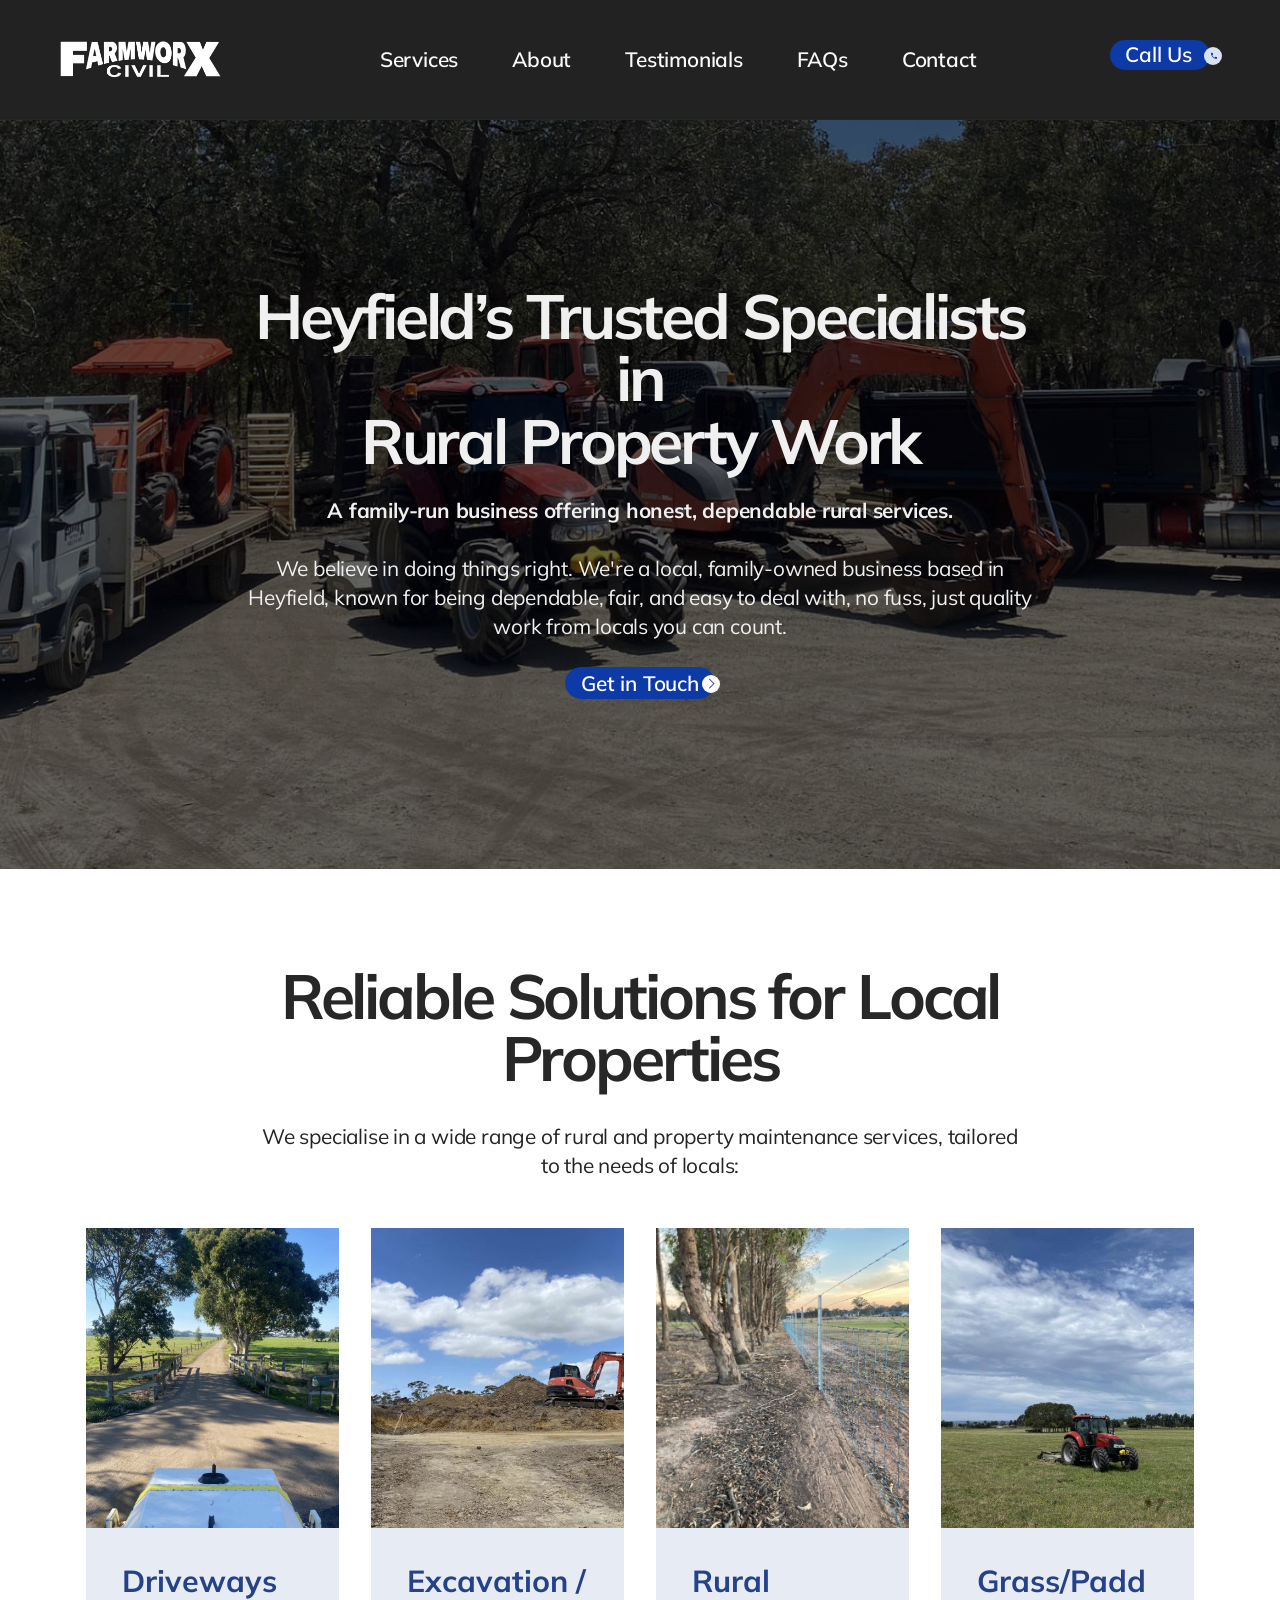
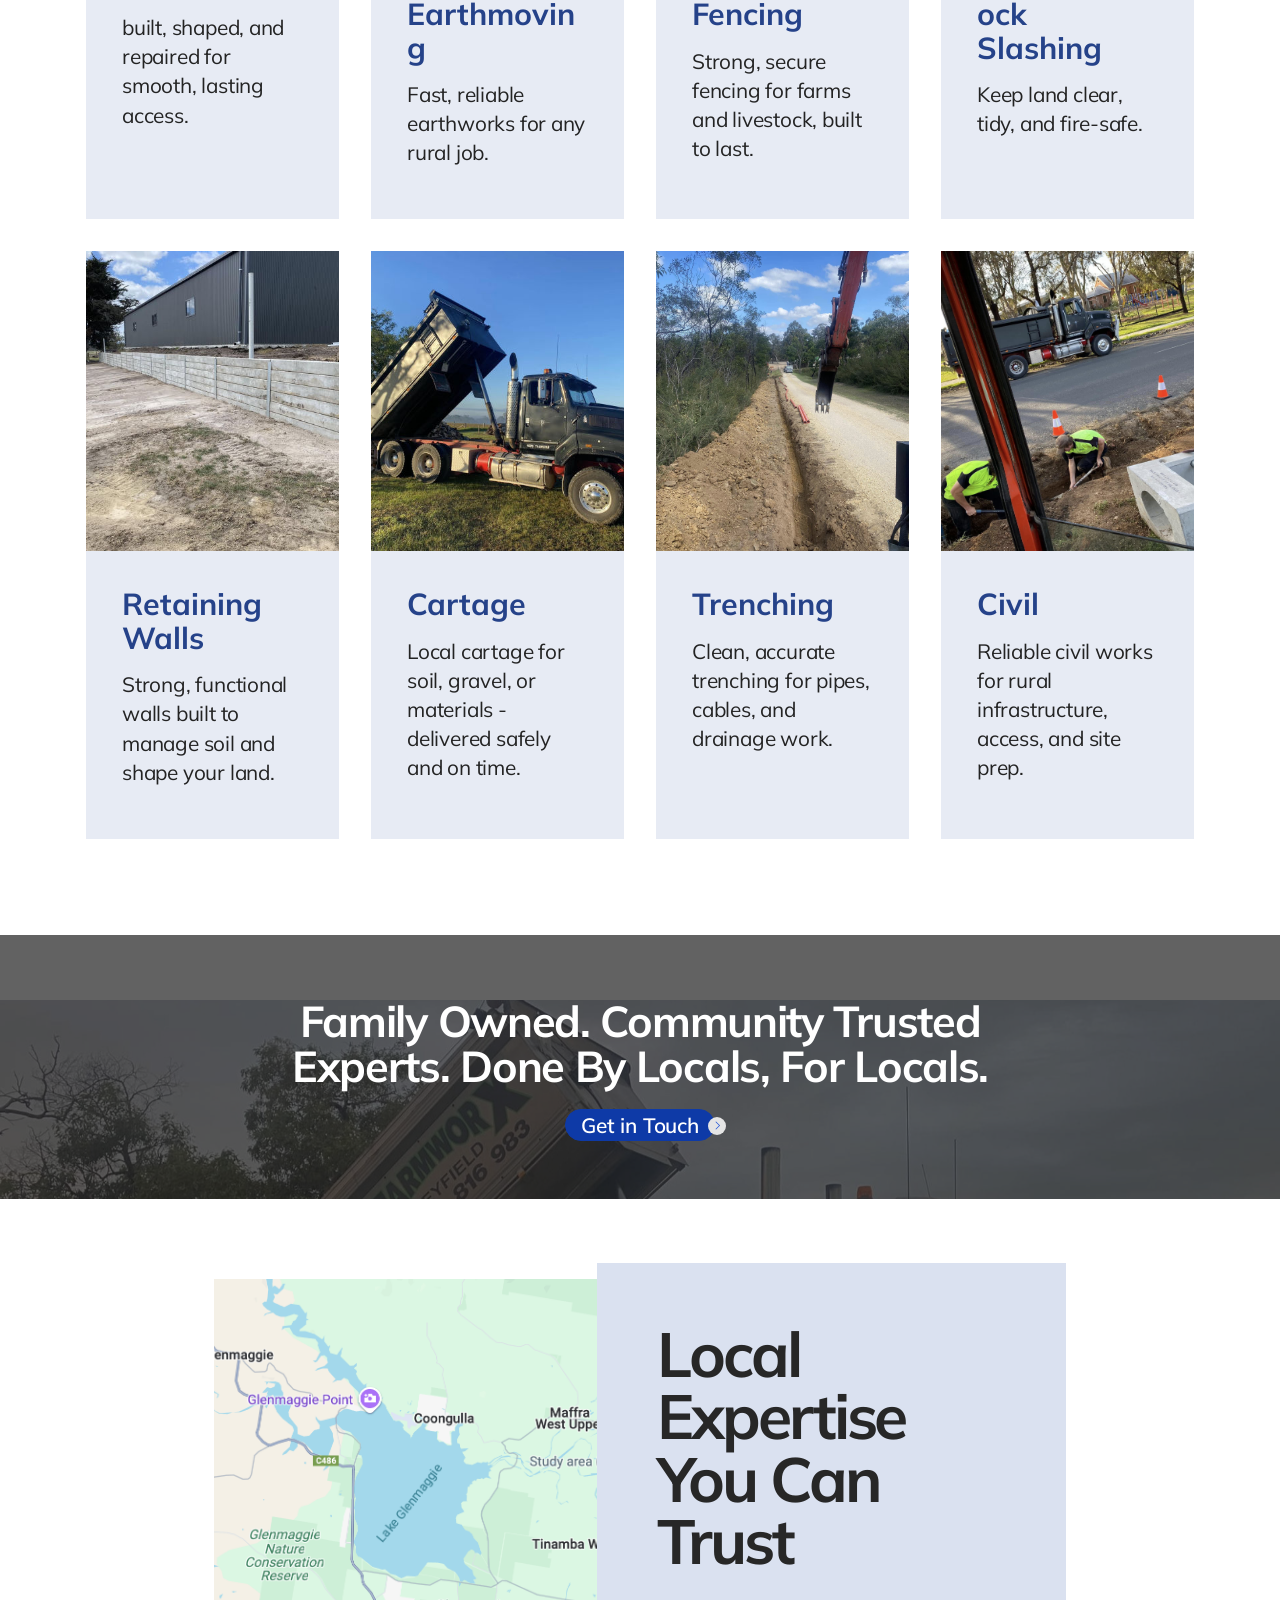
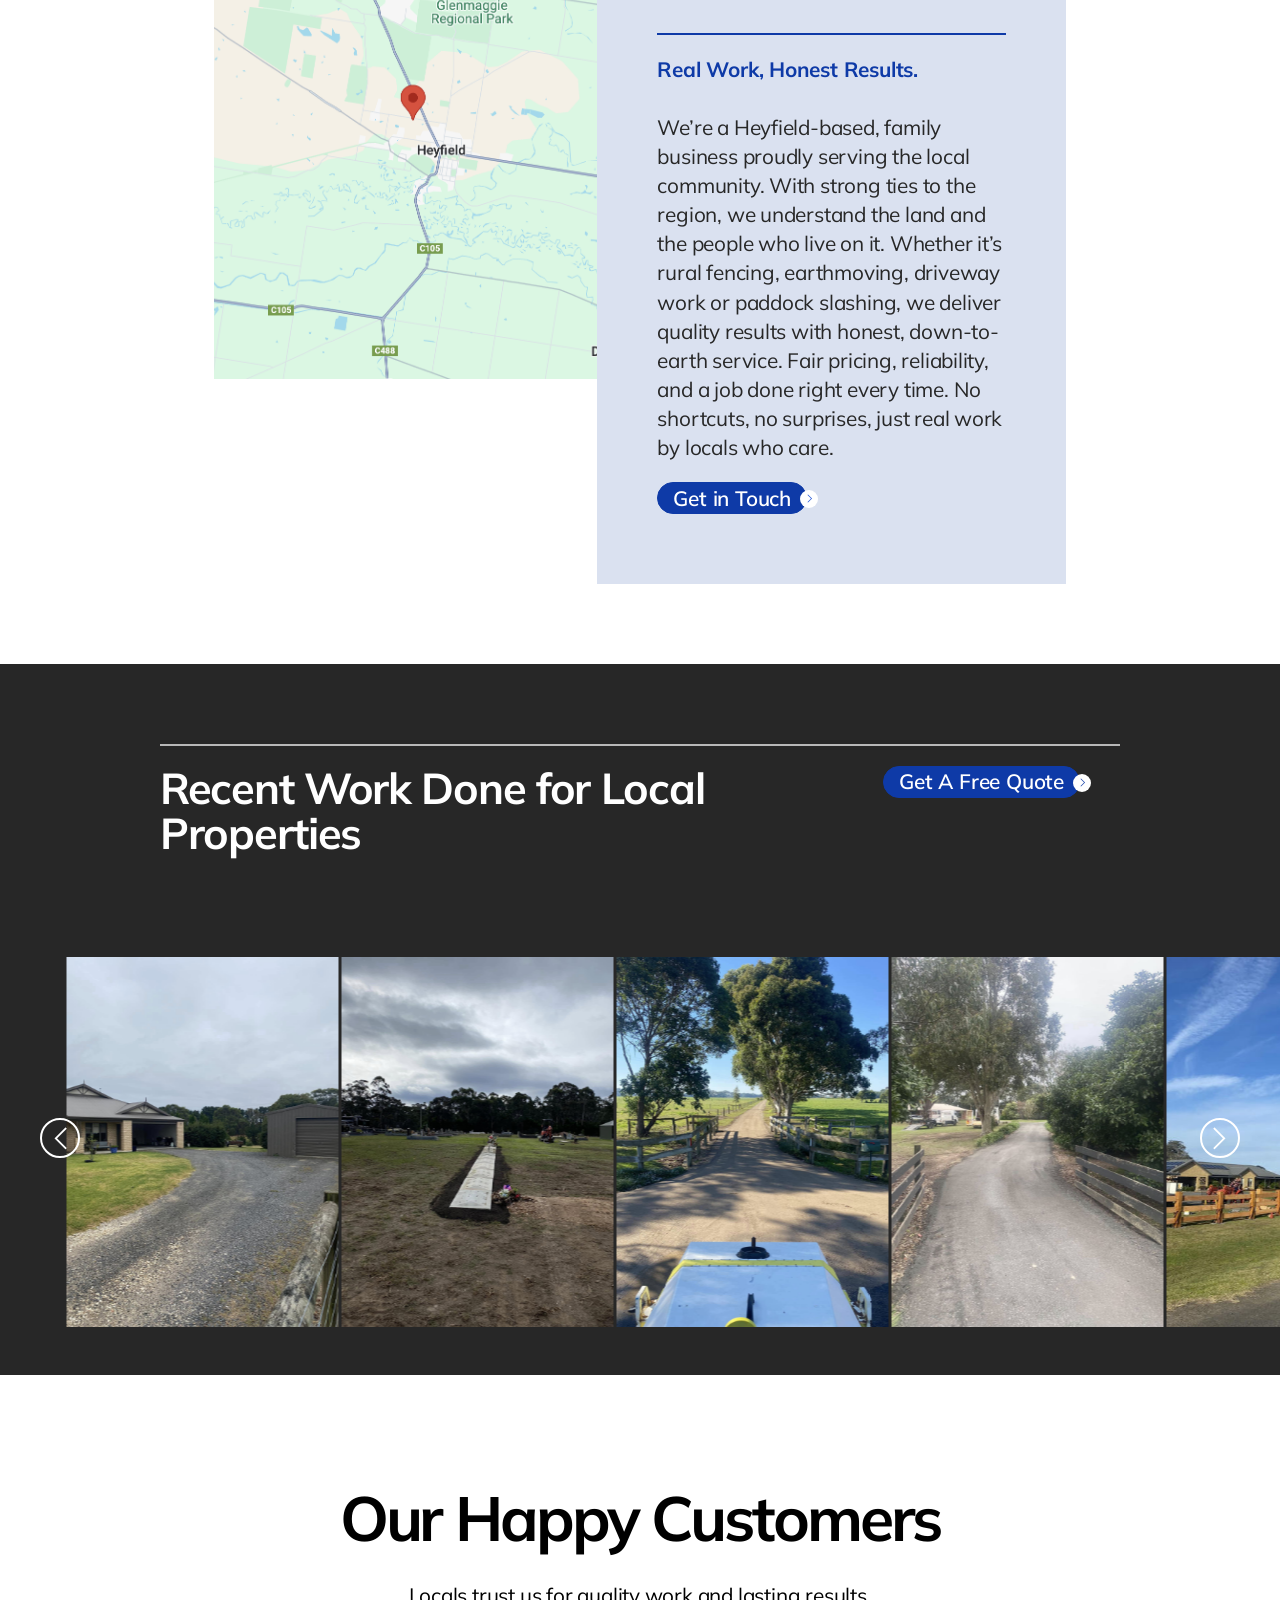
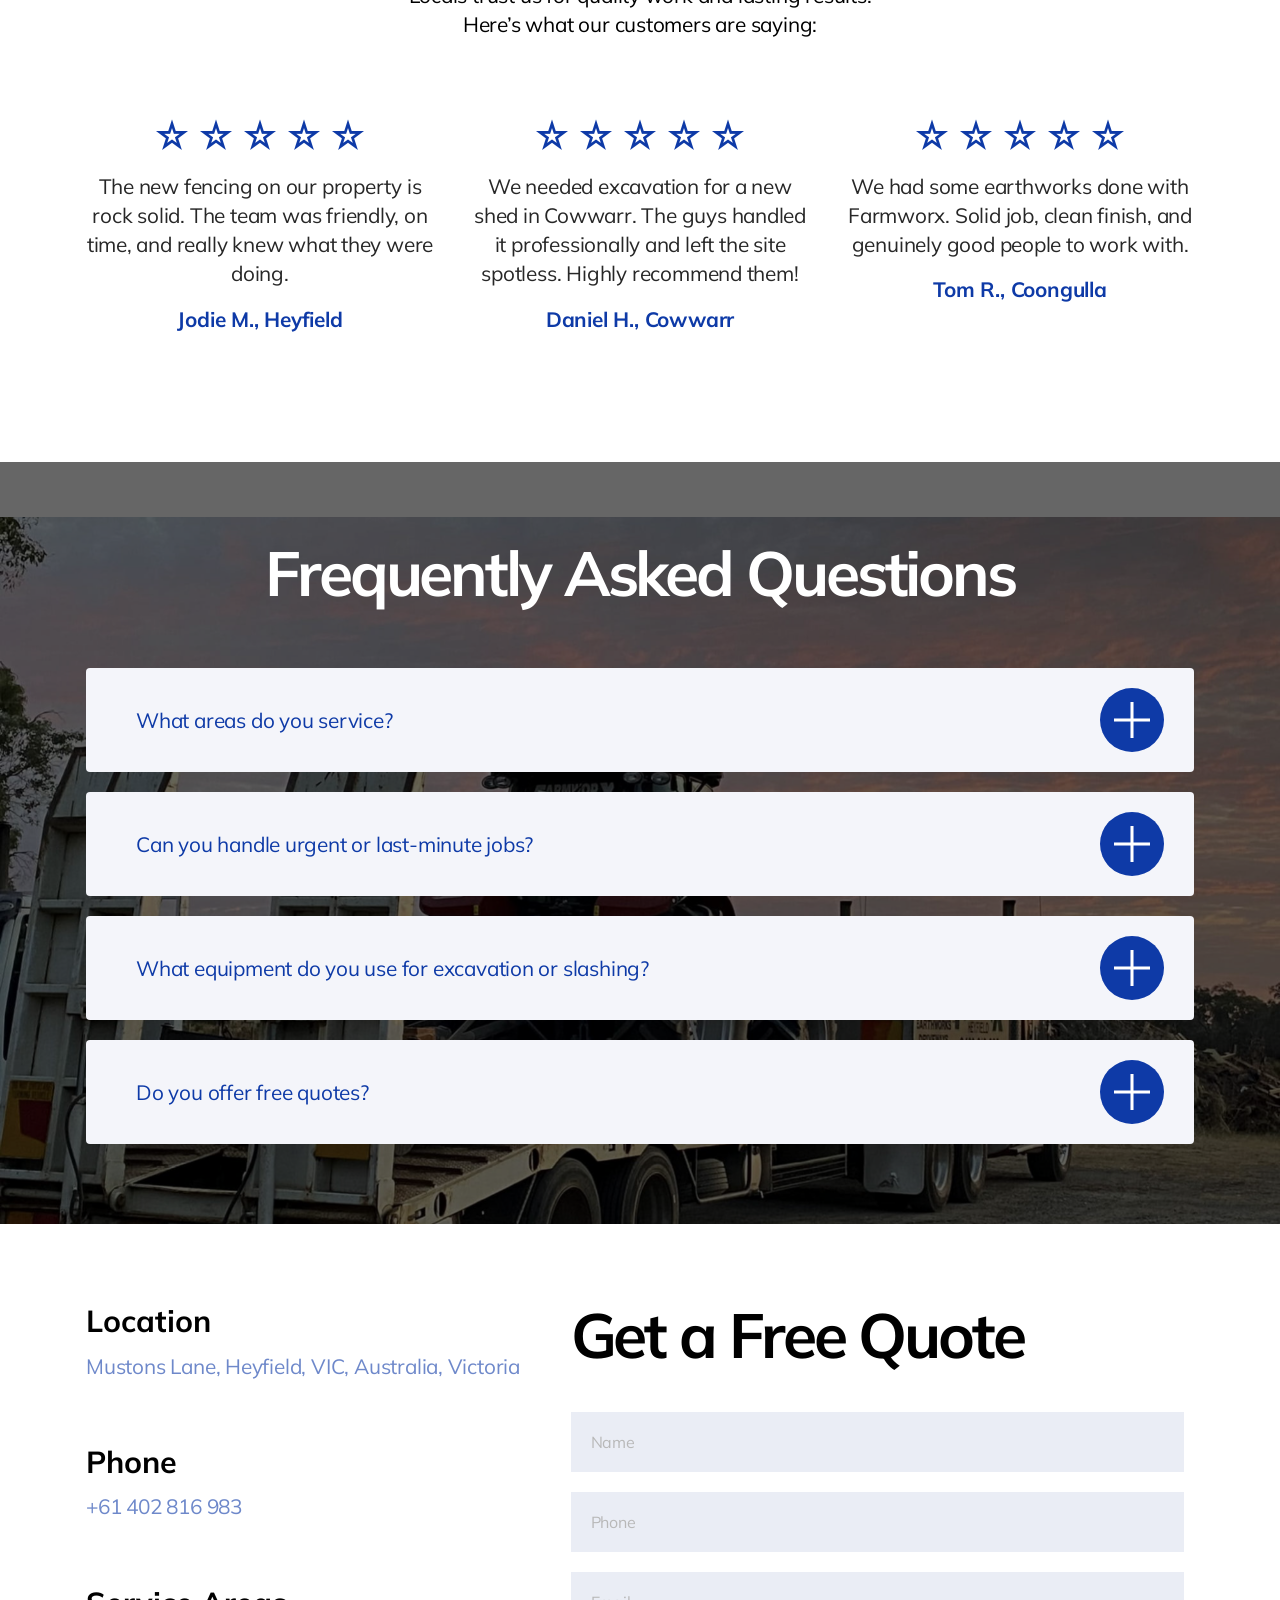
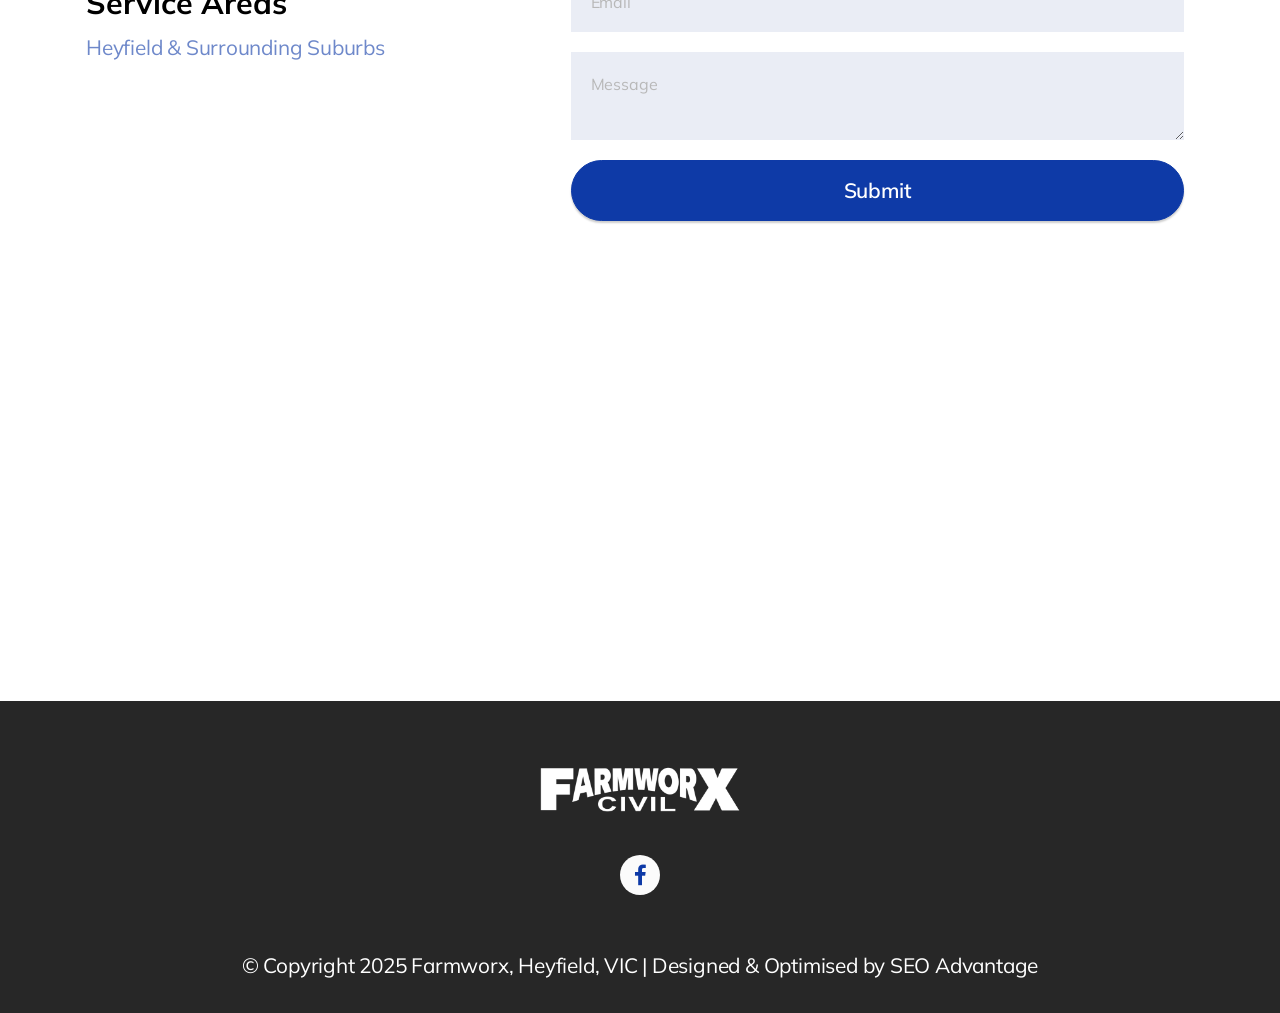
==== commit 6dea63d9: "Add files via upload" ====
--- a/index.html
+++ b/index.html
@@ -21,7 +21,7 @@
   <link rel="stylesheet" href="assets/recaptcha.css">
   <link rel="preload" href="https://fonts.googleapis.com/css?family=Mulish:200,300,400,500,600,700,800,900,200i,300i,400i,500i,600i,700i,800i,900i&display=swap" as="style" onload="this.onload=null;this.rel='stylesheet'">
   <noscript><link rel="stylesheet" href="https://fonts.googleapis.com/css?family=Mulish:200,300,400,500,600,700,800,900,200i,300i,400i,500i,600i,700i,800i,900i&display=swap"></noscript>
-  <link rel="preload" as="style" href="assets/mobirise/css/mbr-additional.css?v=FBdKSy"><link rel="stylesheet" href="assets/mobirise/css/mbr-additional.css?v=FBdKSy" type="text/css">
+  <link rel="preload" as="style" href="assets/mobirise/css/mbr-additional.css?v=FTpqC9"><link rel="stylesheet" href="assets/mobirise/css/mbr-additional.css?v=FTpqC9" type="text/css">
 
   
   
@@ -147,7 +147,7 @@
 			</div><div class="item features-image col-12 col-md-6 col-lg-3">
 				<div class="item-wrapper">
 					<div class="item-img">
-						<img src="assets/images/grass-slashing-596x447.jpg" alt="image of grass &amp; paddock slashing" data-slide-to="3" data-bs-slide-to="3">
+						<img src="assets/images/grass-and-paddok-slashing-596x447.jpg" alt="image of grass &amp; paddock slashing" data-slide-to="3" data-bs-slide-to="3">
 					</div>
 					<div class="item-content">
 						<p class="item-title mbr-fonts-style display-5"><strong>Grass/Paddock Slashing</strong></p>
@@ -635,7 +635,7 @@
             </div>
             <div class="col-12 col-lg-7 mbr-form card" data-form-type="formoid">
 <!--Formbuilder Form-->
-<form action="https://mobirise.eu/" method="POST" class="mbr-form form-with-styler" data-form-title="Form Name"><input type="hidden" name="email" data-form-email="true" value="Ucd9e8Sq8H+WbvyzW97yvvaNsIWFKoXIdhr1FKPaqftp+HPIfdaM3oWu5SERXNfiWu0GSUWOXzYtUCcGBBQk9kBwj47Oaes3reOcNurpSUMzUyrh/I8+F3Ms7+eNLOqt.S8jEqExkiODH/AGfUuVSiVCAd09WD31WU3+J3y6+HzW70GEUSDo0a5uskE5+gjktrO194ggw1SGxn2DwChTamhk7+jxdlLToz7vPso7eqjGYuoV4GjKA0miHtaamYcHt">
+<form action="https://mobirise.eu/" method="POST" class="mbr-form form-with-styler" data-form-title="Form Name"><input type="hidden" name="email" data-form-email="true" value="FYbbzCunPiPvhx5prq6nzKBVZM+k7KMEXrBY3H0h0LFi07rVDKnpWsHJ61OAwgG+ujdh8sCN2Vq+ECxELpTWSxXIM85VViSG1o/1AIEf3kFWD0uRdzUq1IqJO/GmB96v.fxNugkL2800Tv79HVOkrnnrl+Yj6gDAFh6bwExiUS2QCcyVYqmZT1LAq96D/83Cs4UpE131T6wtQZh3yjYjRrGLcFz5f6gvq21wA5w3lb7fc04rLUVNMZozrKDq+JHFv">
 <div class="row">
 <div hidden="hidden" data-form-alert="" class="alert alert-success col-12">Thanks for filling out the form! Our team will be contacting you soon.</div>
 <div hidden="hidden" data-form-alert-danger="" class="alert alert-danger col-12"> Oops...! some problem! </div>
@@ -668,7 +668,7 @@
 
 <section data-bs-version="5.1" class="map1 cid-uMEfKYjyEP" id="map1-1n">
      
-    <div class="google-map"><iframe frameborder="0" style="border:0" src="https://www.google.com/maps/embed/v1/place?key=AIzaSyDbnCmnHmtigIYiD8jIfeHQv7gW2ANhHD4&amp;q=Mustons Lane , Heyfield, VIC, Australia, Victoria" allowfullscreen=""></iframe></div>
+    <div class="google-map"><iframe frameborder="0" style="border:0" src="https://www.google.com/maps/embed/v1/place?key=AIzaSyAtXm0x23nRCgazjDV2Kl3GTHRP411ougQ&amp;q=Mustons Lane , Heyfield, VIC, Australia, Victoria" allowfullscreen=""></iframe></div>
 </section>
 
 <section data-bs-version="5.1" class="footer3 educationm4_footer3 cid-uMDA57RW6A" id="footer3-v">
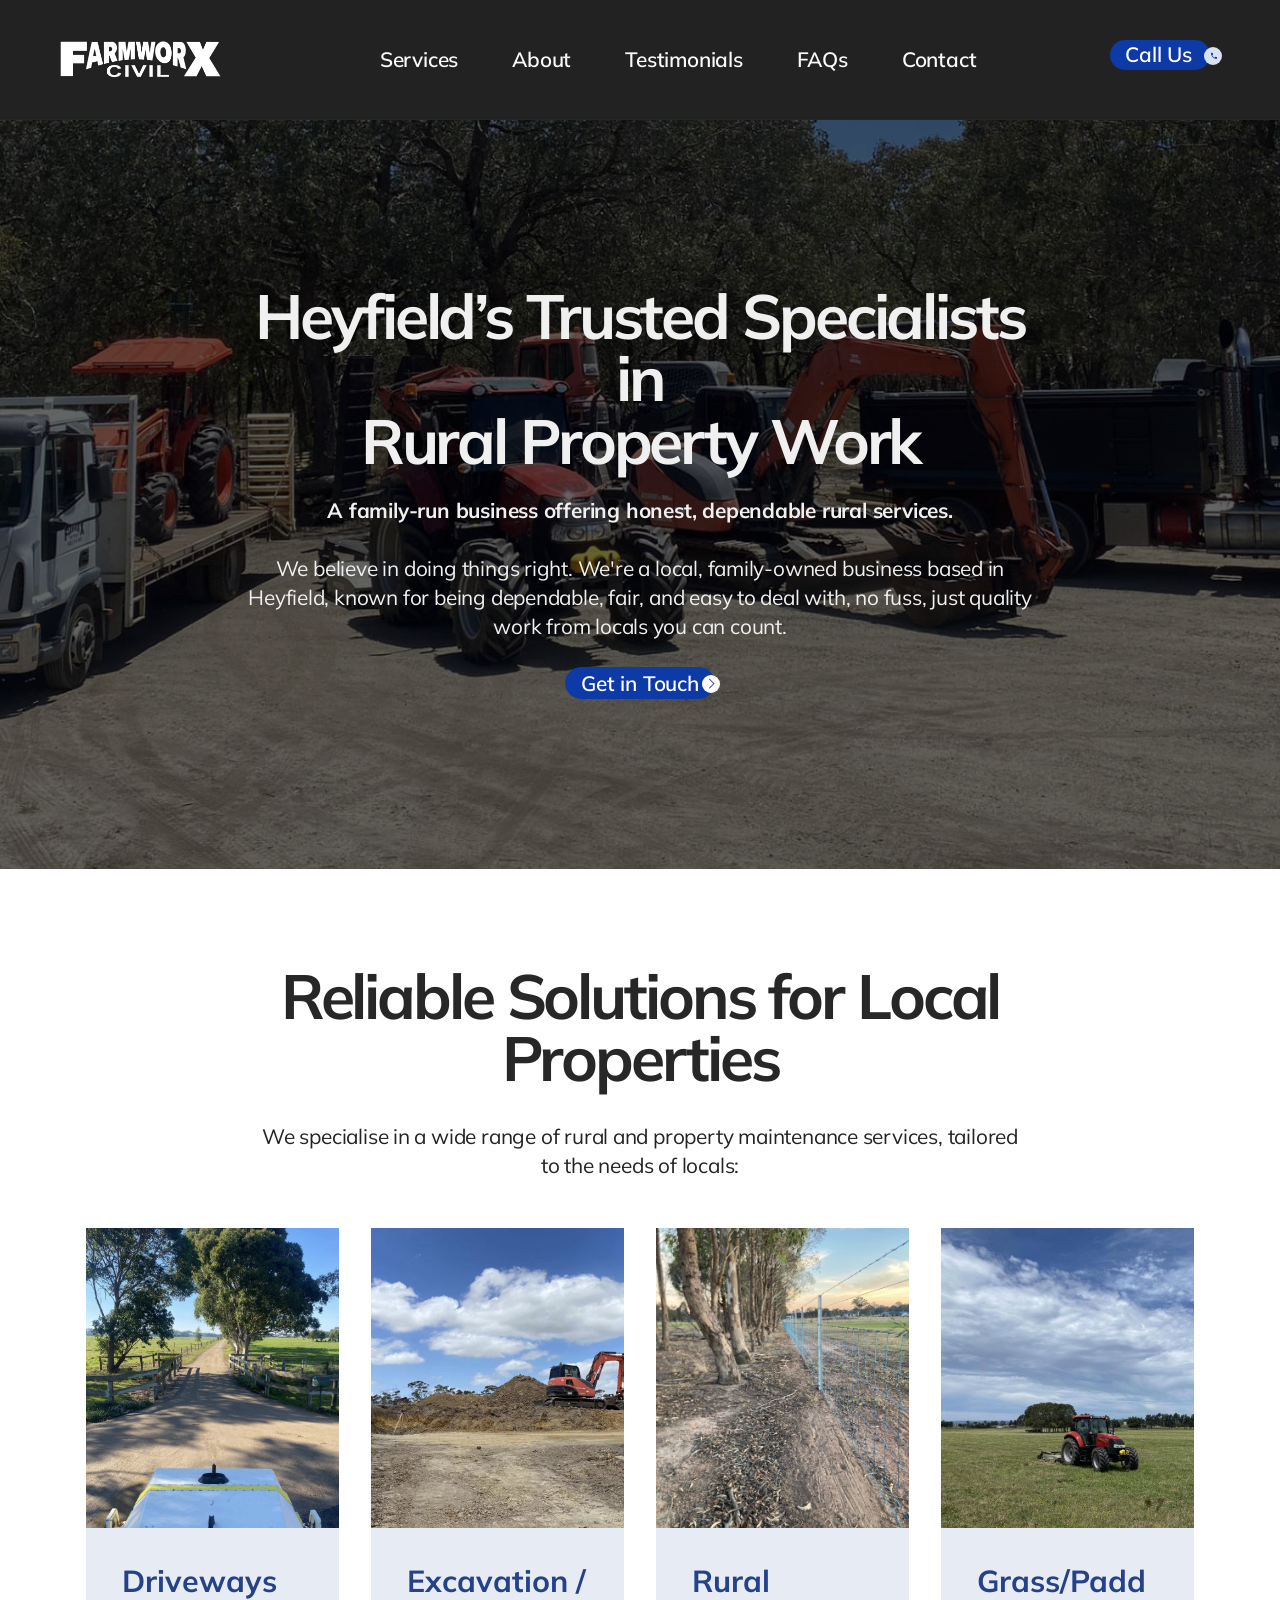
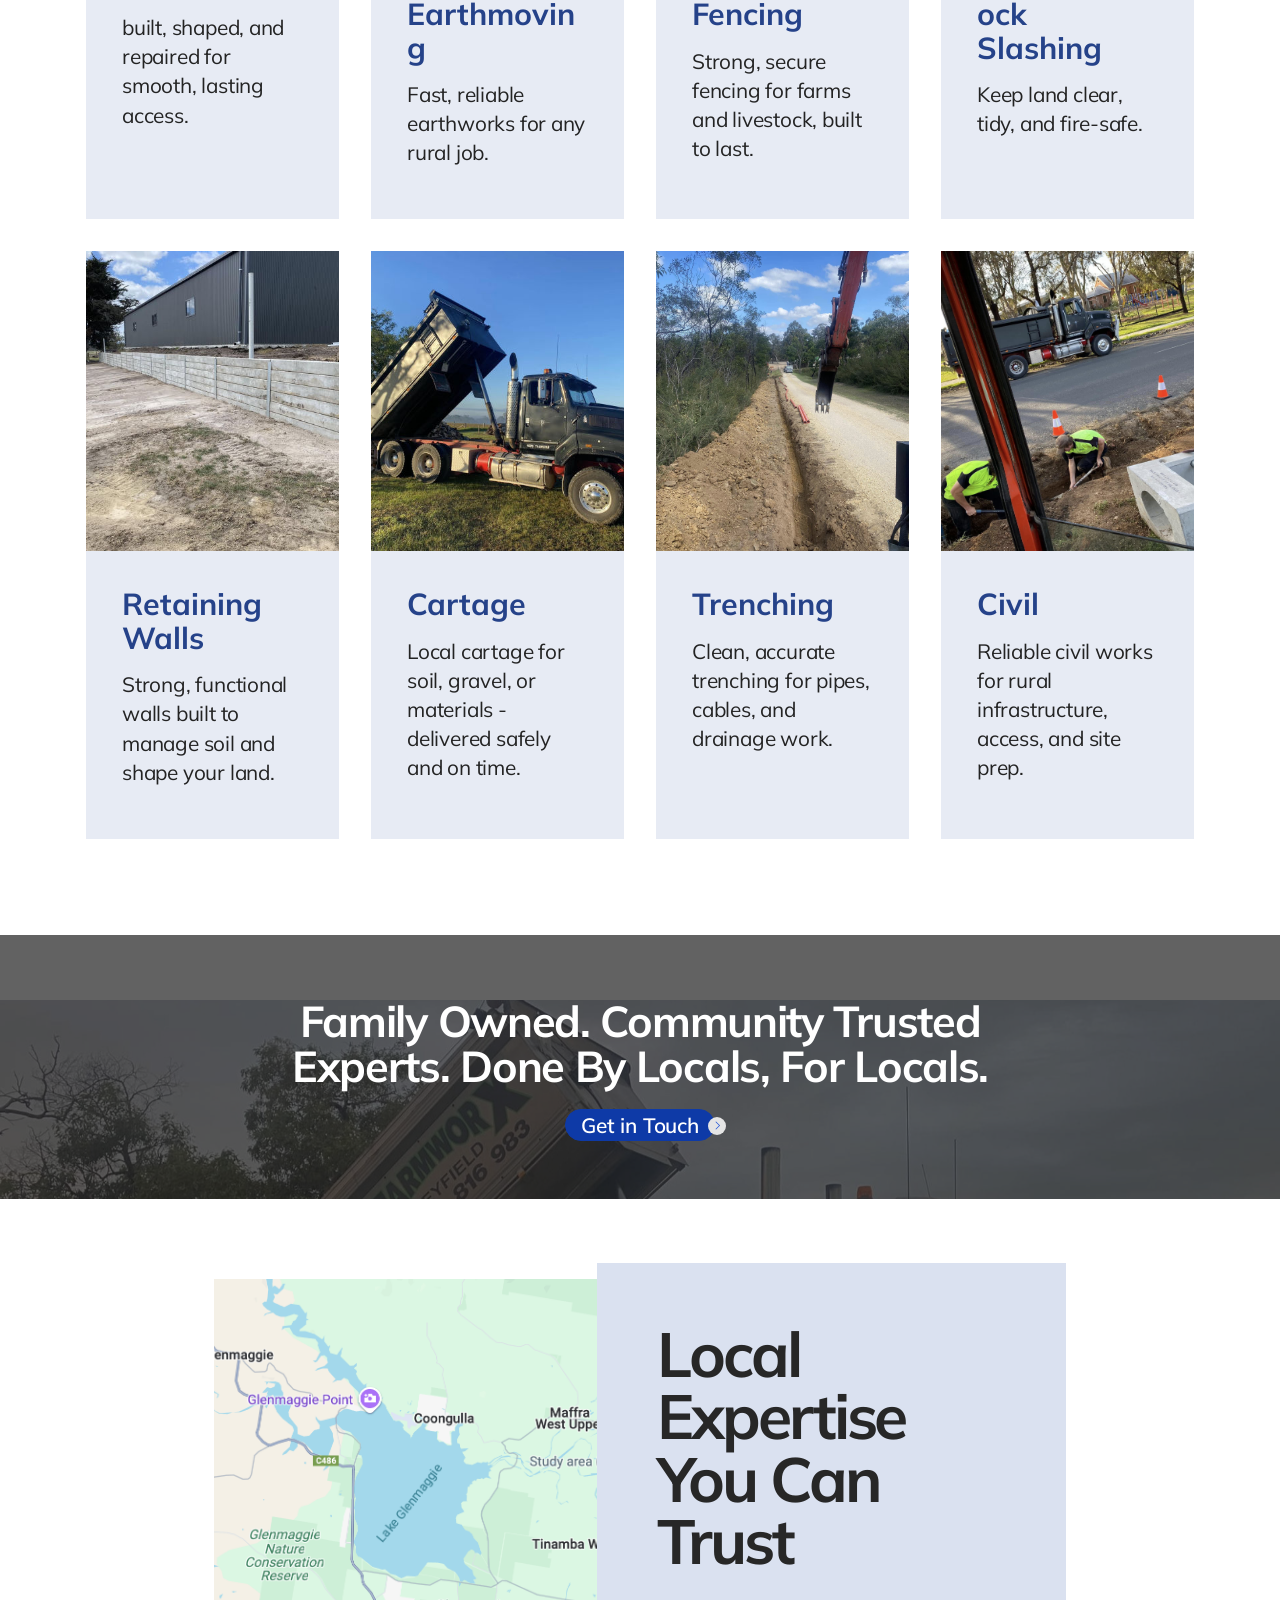
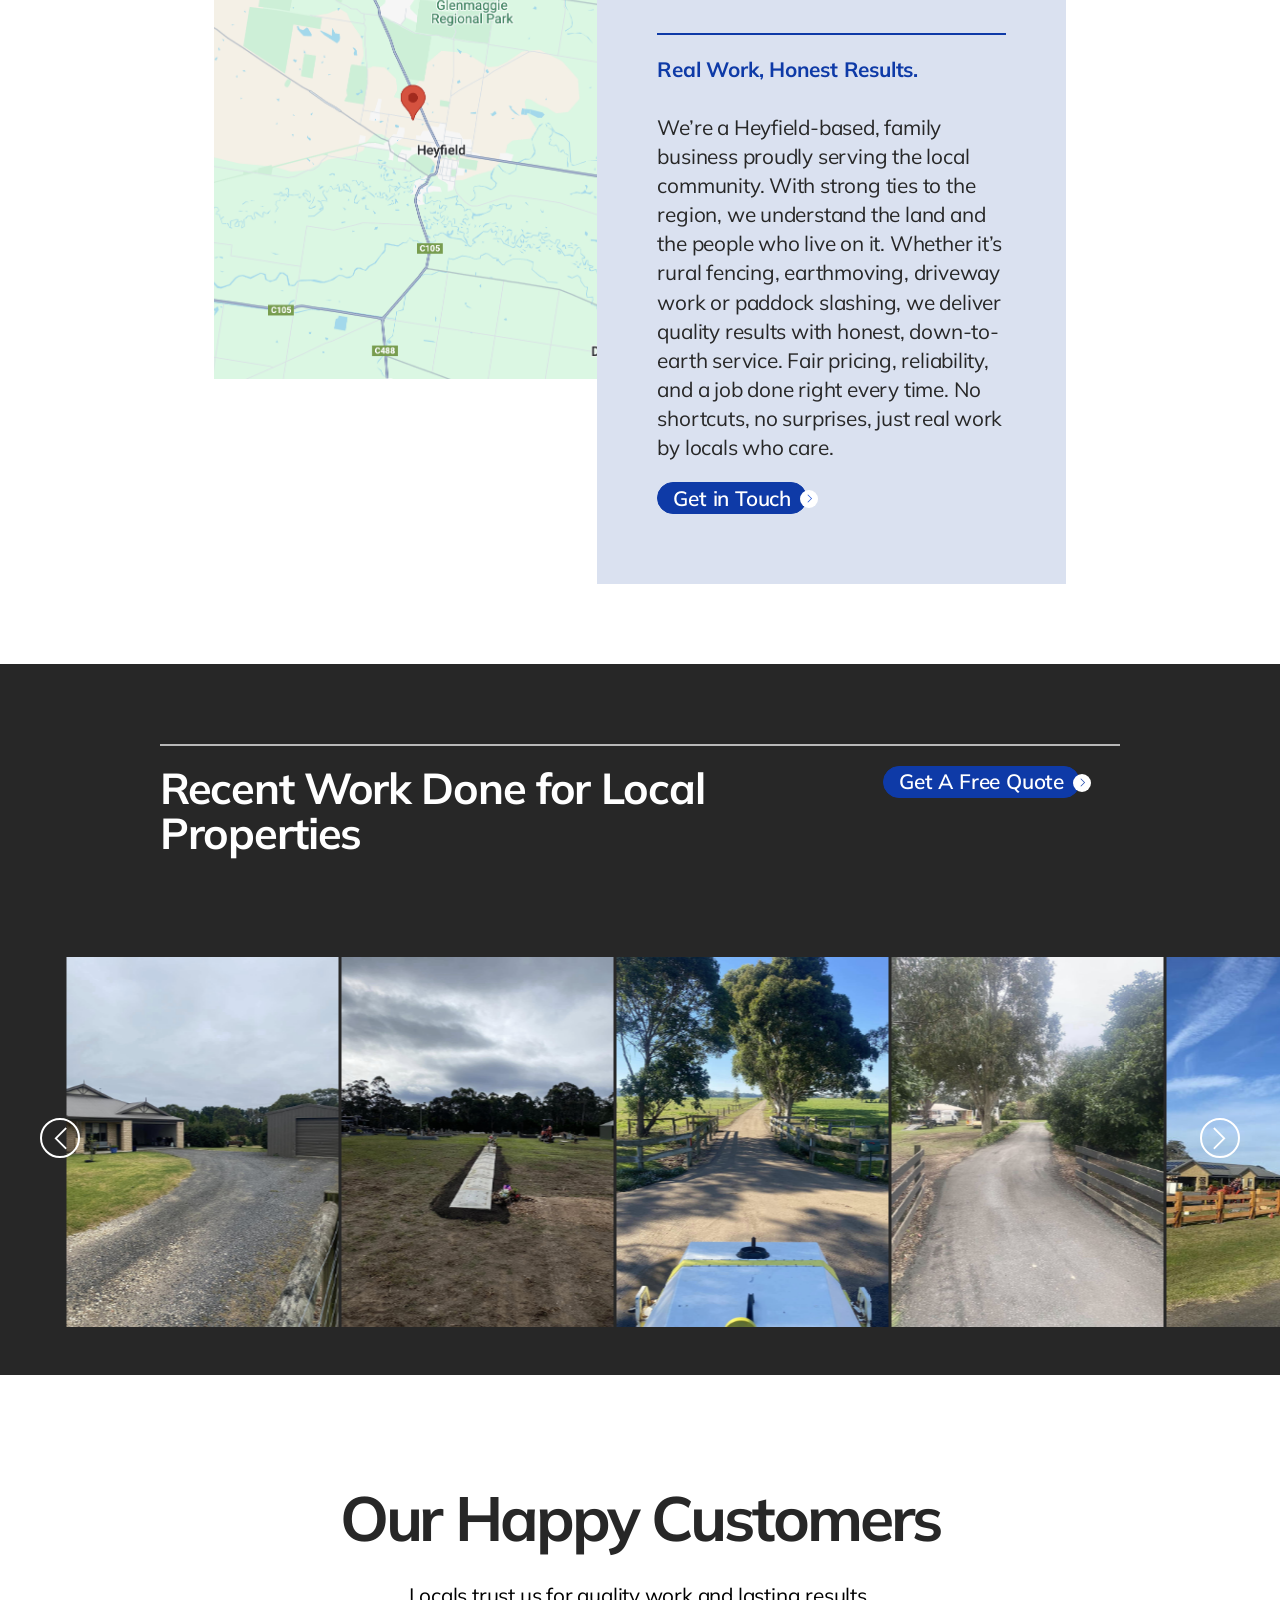
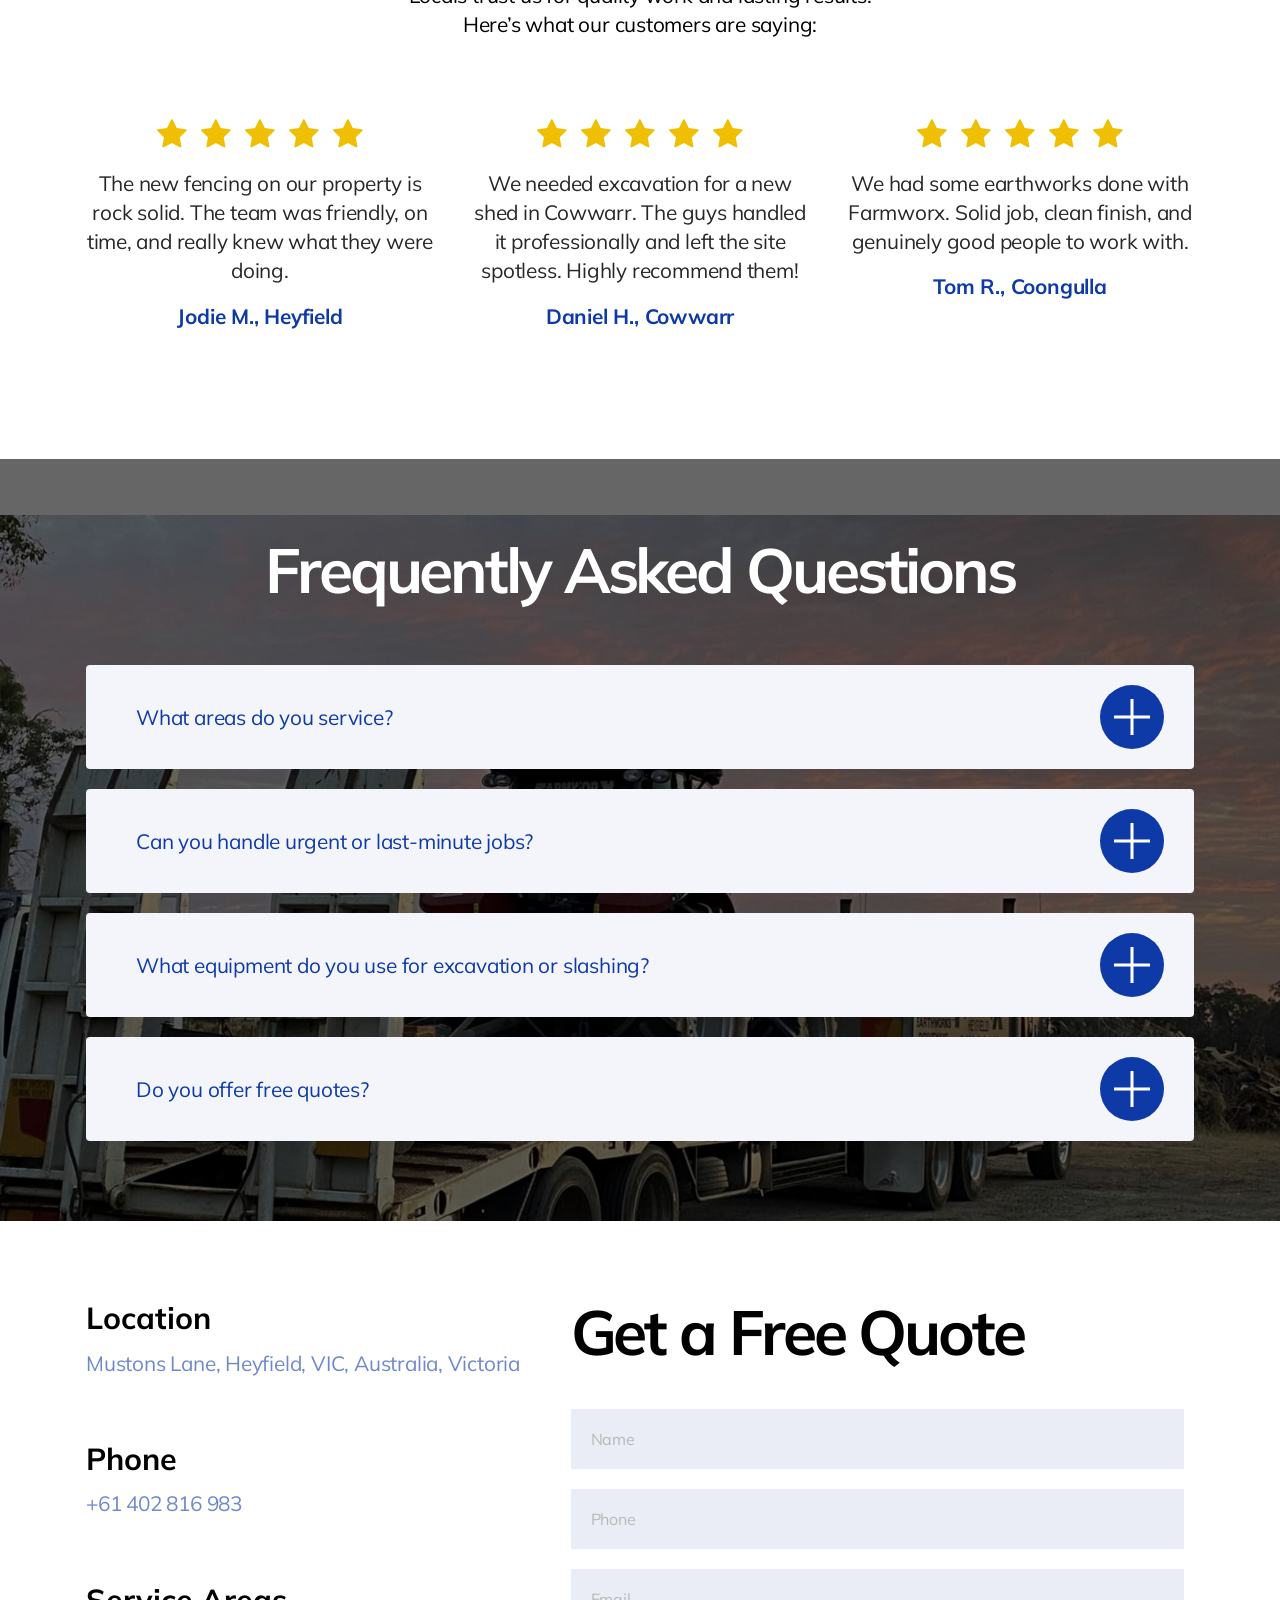
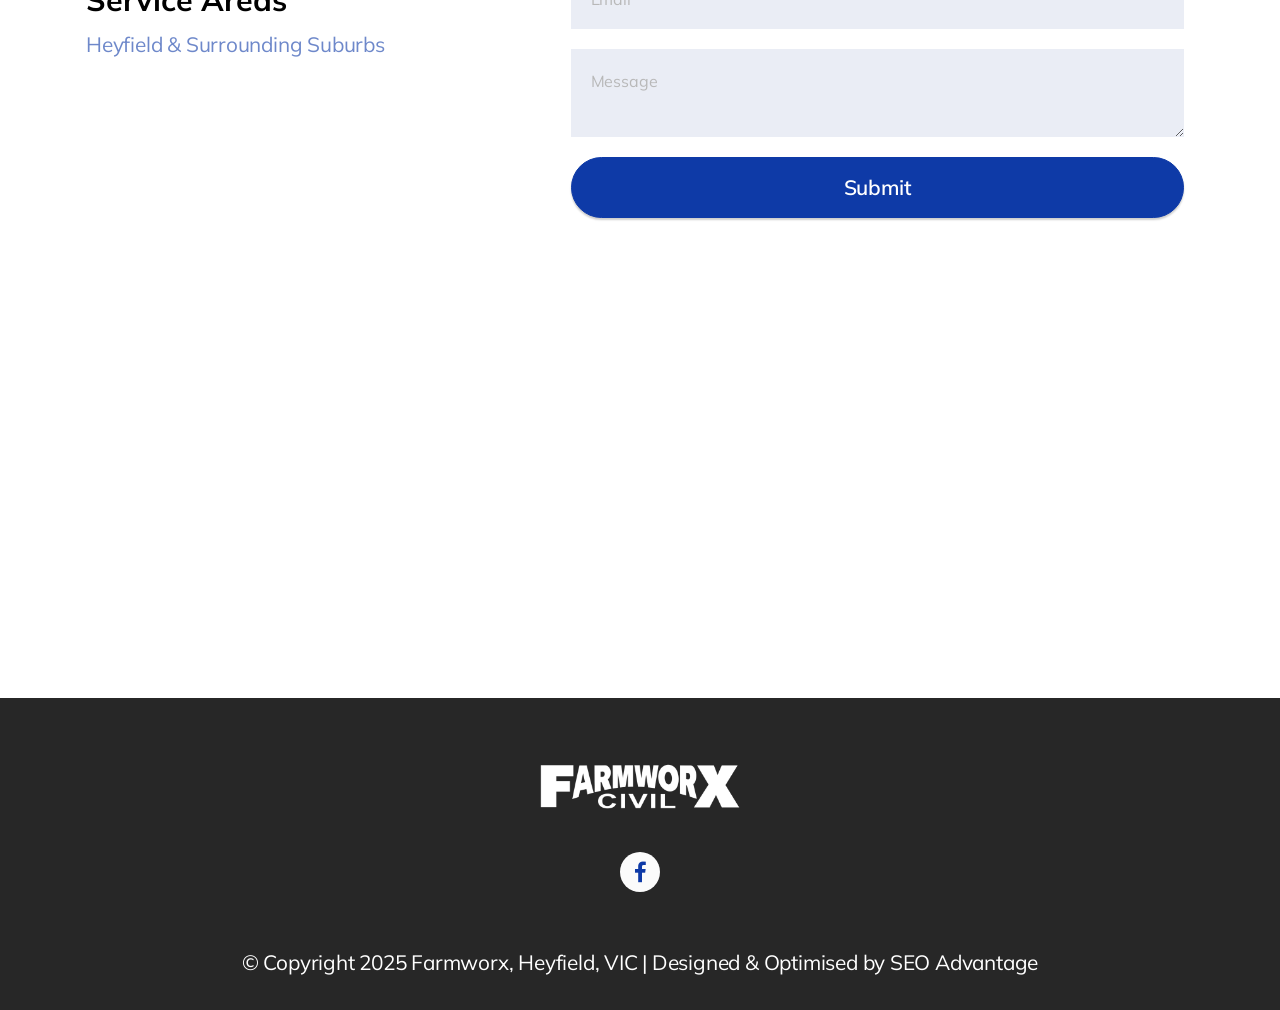
==== commit e88cf967: "Add files via upload" ====
--- a/index.html
+++ b/index.html
@@ -13,6 +13,7 @@
   <title>Heyfield's Leading Farm Services - Farmworx</title>
   <link rel="stylesheet" href="assets/web/assets/mobirise-icons2/mobirise2.css">
   <link rel="stylesheet" href="assets/Material-Design-Icons/css/material.css">
+  <link rel="stylesheet" href="assets/FontAwesome/css/font-awesome.css">
   <link rel="stylesheet" href="assets/bootstrap/css/bootstrap.min.css">
   <link rel="stylesheet" href="assets/parallax/jarallax.css">
   <link rel="stylesheet" href="assets/dropdown/css/style.css">
@@ -21,7 +22,7 @@
   <link rel="stylesheet" href="assets/recaptcha.css">
   <link rel="preload" href="https://fonts.googleapis.com/css?family=Mulish:200,300,400,500,600,700,800,900,200i,300i,400i,500i,600i,700i,800i,900i&display=swap" as="style" onload="this.onload=null;this.rel='stylesheet'">
   <noscript><link rel="stylesheet" href="https://fonts.googleapis.com/css?family=Mulish:200,300,400,500,600,700,800,900,200i,300i,400i,500i,600i,700i,800i,900i&display=swap"></noscript>
-  <link rel="preload" as="style" href="assets/mobirise/css/mbr-additional.css?v=FTpqC9"><link rel="stylesheet" href="assets/mobirise/css/mbr-additional.css?v=FTpqC9" type="text/css">
+  <link rel="preload" as="style" href="assets/mobirise/css/mbr-additional.css?v=5WvslO"><link rel="stylesheet" href="assets/mobirise/css/mbr-additional.css?v=5WvslO" type="text/css">
 
   
   
@@ -442,11 +443,11 @@
 				<div class="item-wrapper">
 					<div class="card-box align-center">
 						<div class="iconfont-wrapper mb-3">
-							<span class="mbr-iconfont mobi-mbri-star mobi-mbri" style="color: rgb(14, 58, 167); fill: rgb(14, 58, 167);"></span>
-							<span class="mbr-iconfont mobi-mbri-star mobi-mbri" style="color: rgb(14, 58, 167); fill: rgb(14, 58, 167);"></span>
-							<span class="mbr-iconfont mobi-mbri-star mobi-mbri" style="color: rgb(14, 58, 167); fill: rgb(14, 58, 167);"></span>
-							<span class="mbr-iconfont mobi-mbri-star mobi-mbri" style="color: rgb(14, 58, 167); fill: rgb(14, 58, 167);"></span>
-							<span class="mbr-iconfont mobi-mbri-star mobi-mbri" style="color: rgb(14, 58, 167); fill: rgb(14, 58, 167);"></span>
+							<span class="mbr-iconfont fa-star fa" style="color: rgb(239, 191, 4); fill: rgb(239, 191, 4);"></span>
+							<span class="mbr-iconfont fa-star fa" style="color: rgb(239, 191, 4); fill: rgb(239, 191, 4);"></span>
+							<span class="mbr-iconfont fa-star fa" style="color: rgb(239, 191, 4); fill: rgb(239, 191, 4);"></span>
+							<span class="mbr-iconfont fa-star fa" style="color: rgb(239, 191, 4); fill: rgb(239, 191, 4);"></span>
+							<span class="mbr-iconfont fa-star fa" style="color: rgb(239, 191, 4); fill: rgb(239, 191, 4);"></span>
 						</div>
 						<p class="card-title mbr-fonts-style mb-3 display-7">The new fencing on our property is rock solid. The team was friendly, on time, and really knew what they were doing.</p>
 						<p class="card-text mbr-fonts-style mb-0 display-7"><strong>
@@ -457,11 +458,11 @@
 				<div class="item-wrapper">
 					<div class="card-box align-center">
 						<div class="iconfont-wrapper mb-3">
-							<span class="mbr-iconfont mobi-mbri-star mobi-mbri" style="color: rgb(14, 58, 167); fill: rgb(14, 58, 167);"></span>
-							<span class="mbr-iconfont mobi-mbri-star mobi-mbri" style="color: rgb(14, 58, 167); fill: rgb(14, 58, 167);"></span>
-							<span class="mbr-iconfont mobi-mbri-star mobi-mbri" style="color: rgb(14, 58, 167); fill: rgb(14, 58, 167);"></span>
-							<span class="mbr-iconfont mobi-mbri-star mobi-mbri" style="color: rgb(14, 58, 167); fill: rgb(14, 58, 167);"></span>
-							<span class="mbr-iconfont mobi-mbri-star mobi-mbri" style="color: rgb(14, 58, 167); fill: rgb(14, 58, 167);"></span>
+							<span class="mbr-iconfont fa-star fa" style="color: rgb(239, 191, 4); fill: rgb(239, 191, 4);"></span>
+							<span class="mbr-iconfont fa-star fa" style="color: rgb(239, 191, 4); fill: rgb(239, 191, 4);"></span>
+							<span class="mbr-iconfont fa-star fa" style="color: rgb(239, 191, 4); fill: rgb(239, 191, 4);"></span>
+							<span class="mbr-iconfont fa-star fa" style="color: rgb(239, 191, 4); fill: rgb(239, 191, 4);"></span>
+							<span class="mbr-iconfont fa-star fa" style="color: rgb(239, 191, 4); fill: rgb(239, 191, 4);"></span>
 						</div>
 						<p class="card-title mbr-fonts-style mb-3 display-7">We needed excavation for a new shed in Cowwarr. The guys handled it professionally and left the site spotless. Highly recommend them!</p>
 						<p class="card-text mbr-fonts-style mb-0 display-7"><strong>
@@ -475,11 +476,11 @@
 				<div class="item-wrapper">
 					<div class="card-box align-center">
 						<div class="iconfont-wrapper mb-3">
-							<span class="mbr-iconfont mobi-mbri-star mobi-mbri" style="color: rgb(14, 58, 167); fill: rgb(14, 58, 167);"></span>
-							<span class="mbr-iconfont mobi-mbri-star mobi-mbri" style="color: rgb(14, 58, 167); fill: rgb(14, 58, 167);"></span>
-							<span class="mbr-iconfont mobi-mbri-star mobi-mbri" style="color: rgb(14, 58, 167); fill: rgb(14, 58, 167);"></span>
-							<span class="mbr-iconfont mobi-mbri-star mobi-mbri" style="color: rgb(14, 58, 167); fill: rgb(14, 58, 167);"></span>
-							<span class="mbr-iconfont mobi-mbri-star mobi-mbri" style="color: rgb(14, 58, 167); fill: rgb(14, 58, 167);"></span>
+							<span class="mbr-iconfont fa-star fa" style="color: rgb(239, 191, 4); fill: rgb(239, 191, 4);"></span>
+							<span class="mbr-iconfont fa-star fa" style="color: rgb(239, 191, 4); fill: rgb(239, 191, 4);"></span>
+							<span class="mbr-iconfont fa-star fa" style="color: rgb(239, 191, 4); fill: rgb(239, 191, 4);"></span>
+							<span class="mbr-iconfont fa-star fa" style="color: rgb(239, 191, 4); fill: rgb(239, 191, 4);"></span>
+							<span class="mbr-iconfont fa-star fa" style="color: rgb(239, 191, 4); fill: rgb(239, 191, 4);"></span>
 						</div>
 						<p class="card-title mbr-fonts-style mb-3 display-7">We had some earthworks done with Farmworx. Solid job, clean finish, and genuinely good people to work with.</p>
 						<p class="card-text mbr-fonts-style mb-0 display-7"><strong>
@@ -635,7 +636,7 @@
             </div>
             <div class="col-12 col-lg-7 mbr-form card" data-form-type="formoid">
 <!--Formbuilder Form-->
-<form action="https://mobirise.eu/" method="POST" class="mbr-form form-with-styler" data-form-title="Form Name"><input type="hidden" name="email" data-form-email="true" value="FYbbzCunPiPvhx5prq6nzKBVZM+k7KMEXrBY3H0h0LFi07rVDKnpWsHJ61OAwgG+ujdh8sCN2Vq+ECxELpTWSxXIM85VViSG1o/1AIEf3kFWD0uRdzUq1IqJO/GmB96v.fxNugkL2800Tv79HVOkrnnrl+Yj6gDAFh6bwExiUS2QCcyVYqmZT1LAq96D/83Cs4UpE131T6wtQZh3yjYjRrGLcFz5f6gvq21wA5w3lb7fc04rLUVNMZozrKDq+JHFv">
+<form action="https://mobirise.eu/" method="POST" class="mbr-form form-with-styler" data-form-title="Form Name"><input type="hidden" name="email" data-form-email="true" value="bSZi34eut92AjO3MUkTf11Q3pCy/FmY2o+ZisnZYEfqOflop4VLca8S3KtekNTt8DCi08v0mNj0sGGIZ9DfcFV5G4idVXlWPwKy4Uzsx8nrOt1wEDAPDZNyBxHvuTqt6.ORJoc7cW0CSZK45wbwj6pNwLDMGkqFsLAZ4X14IXJWsd1nog9Zn2n550K6GP5BjOF1cfm6fao9NUcHnHfTQLqASslfMnppCEqbyRPnGtRZpXB6cAoClmp7Hc6oM//Gru">
 <div class="row">
 <div hidden="hidden" data-form-alert="" class="alert alert-success col-12">Thanks for filling out the form! Our team will be contacting you soon.</div>
 <div hidden="hidden" data-form-alert-danger="" class="alert alert-danger col-12"> Oops...! some problem! </div>
@@ -668,7 +669,7 @@
 
 <section data-bs-version="5.1" class="map1 cid-uMEfKYjyEP" id="map1-1n">
      
-    <div class="google-map"><iframe frameborder="0" style="border:0" src="https://www.google.com/maps/embed/v1/place?key=AIzaSyAtXm0x23nRCgazjDV2Kl3GTHRP411ougQ&amp;q=Mustons Lane , Heyfield, VIC, Australia, Victoria" allowfullscreen=""></iframe></div>
+    <div class="google-map"><iframe frameborder="0" style="border:0" src="https://www.google.com/maps/embed/v1/place?key=AIzaSyB7QWkvlxV39ZsyKvhZRjPGVqlJFvxxNkw&amp;q=Mustons Lane , Heyfield, VIC, Australia, Victoria" allowfullscreen=""></iframe></div>
 </section>
 
 <section data-bs-version="5.1" class="footer3 educationm4_footer3 cid-uMDA57RW6A" id="footer3-v">
--- a/assets/mobirise/css/mbr-additional.css
+++ b/assets/mobirise/css/mbr-additional.css
@@ -1946,7 +1946,7 @@
   color: #000000;
 }
 .cid-uMsGxPikKx .mbr-section-title {
-  color: #000000;
+  color: #272727;
   text-align: center;
 }
 .cid-uMszmmzoCn {
--- a/assets/mobirise/css/mbr-additional.css
+++ b/assets/mobirise/css/mbr-additional.css
@@ -1946,7 +1946,7 @@
   color: #000000;
 }
 .cid-uMsGxPikKx .mbr-section-title {
-  color: #000000;
+  color: #272727;
   text-align: center;
 }
 .cid-uMszmmzoCn {
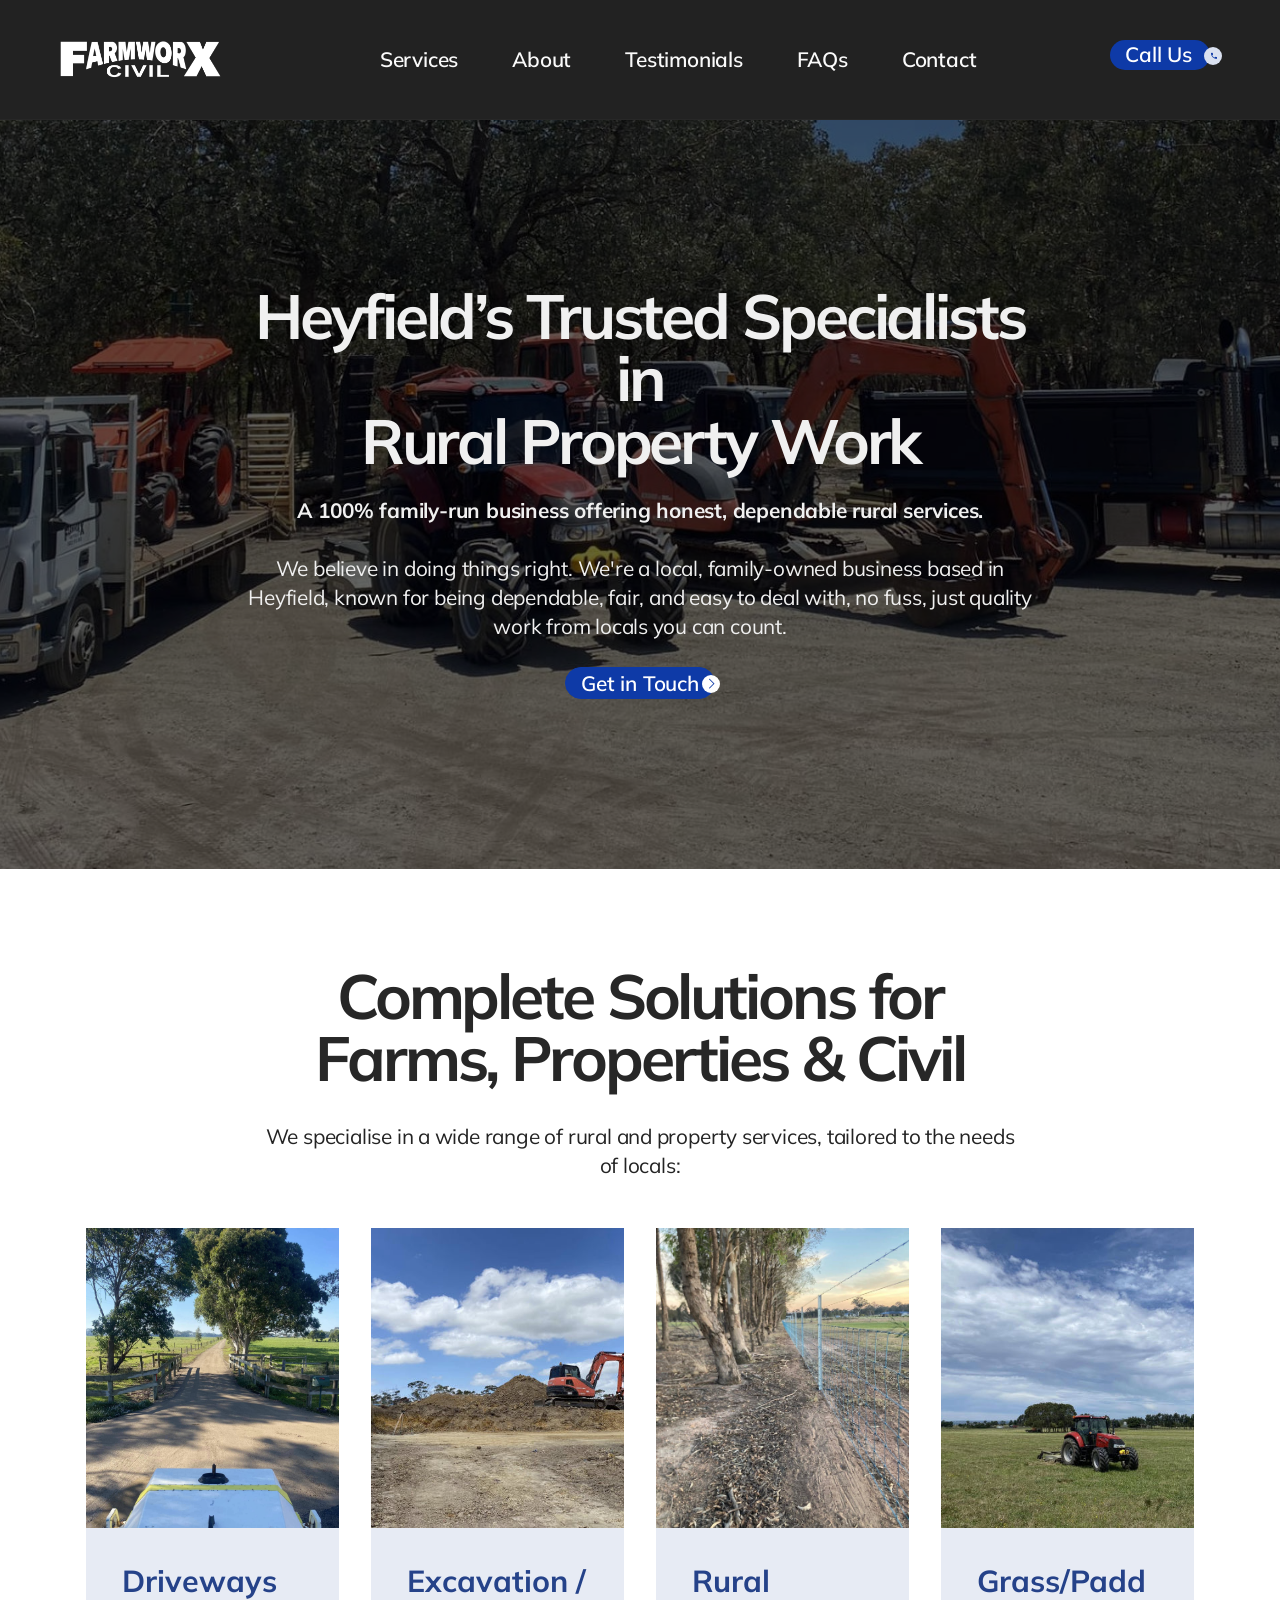
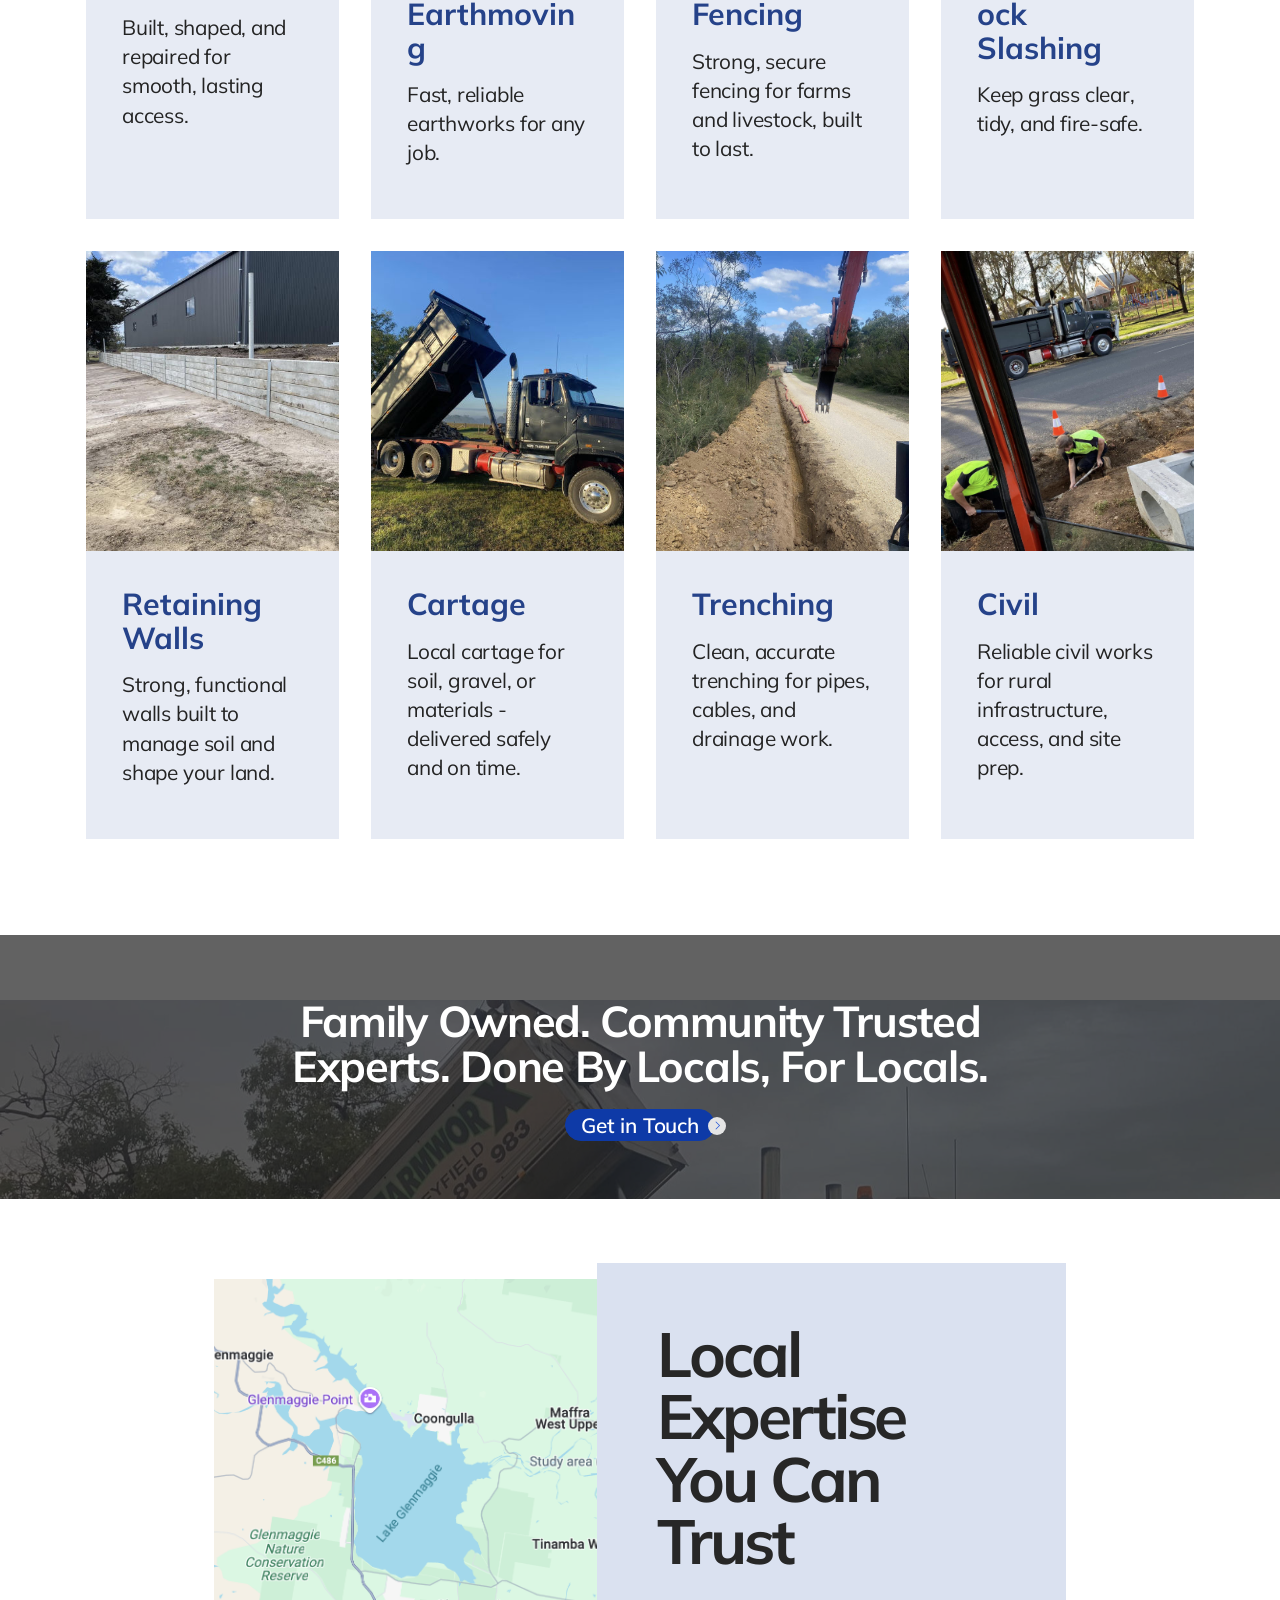
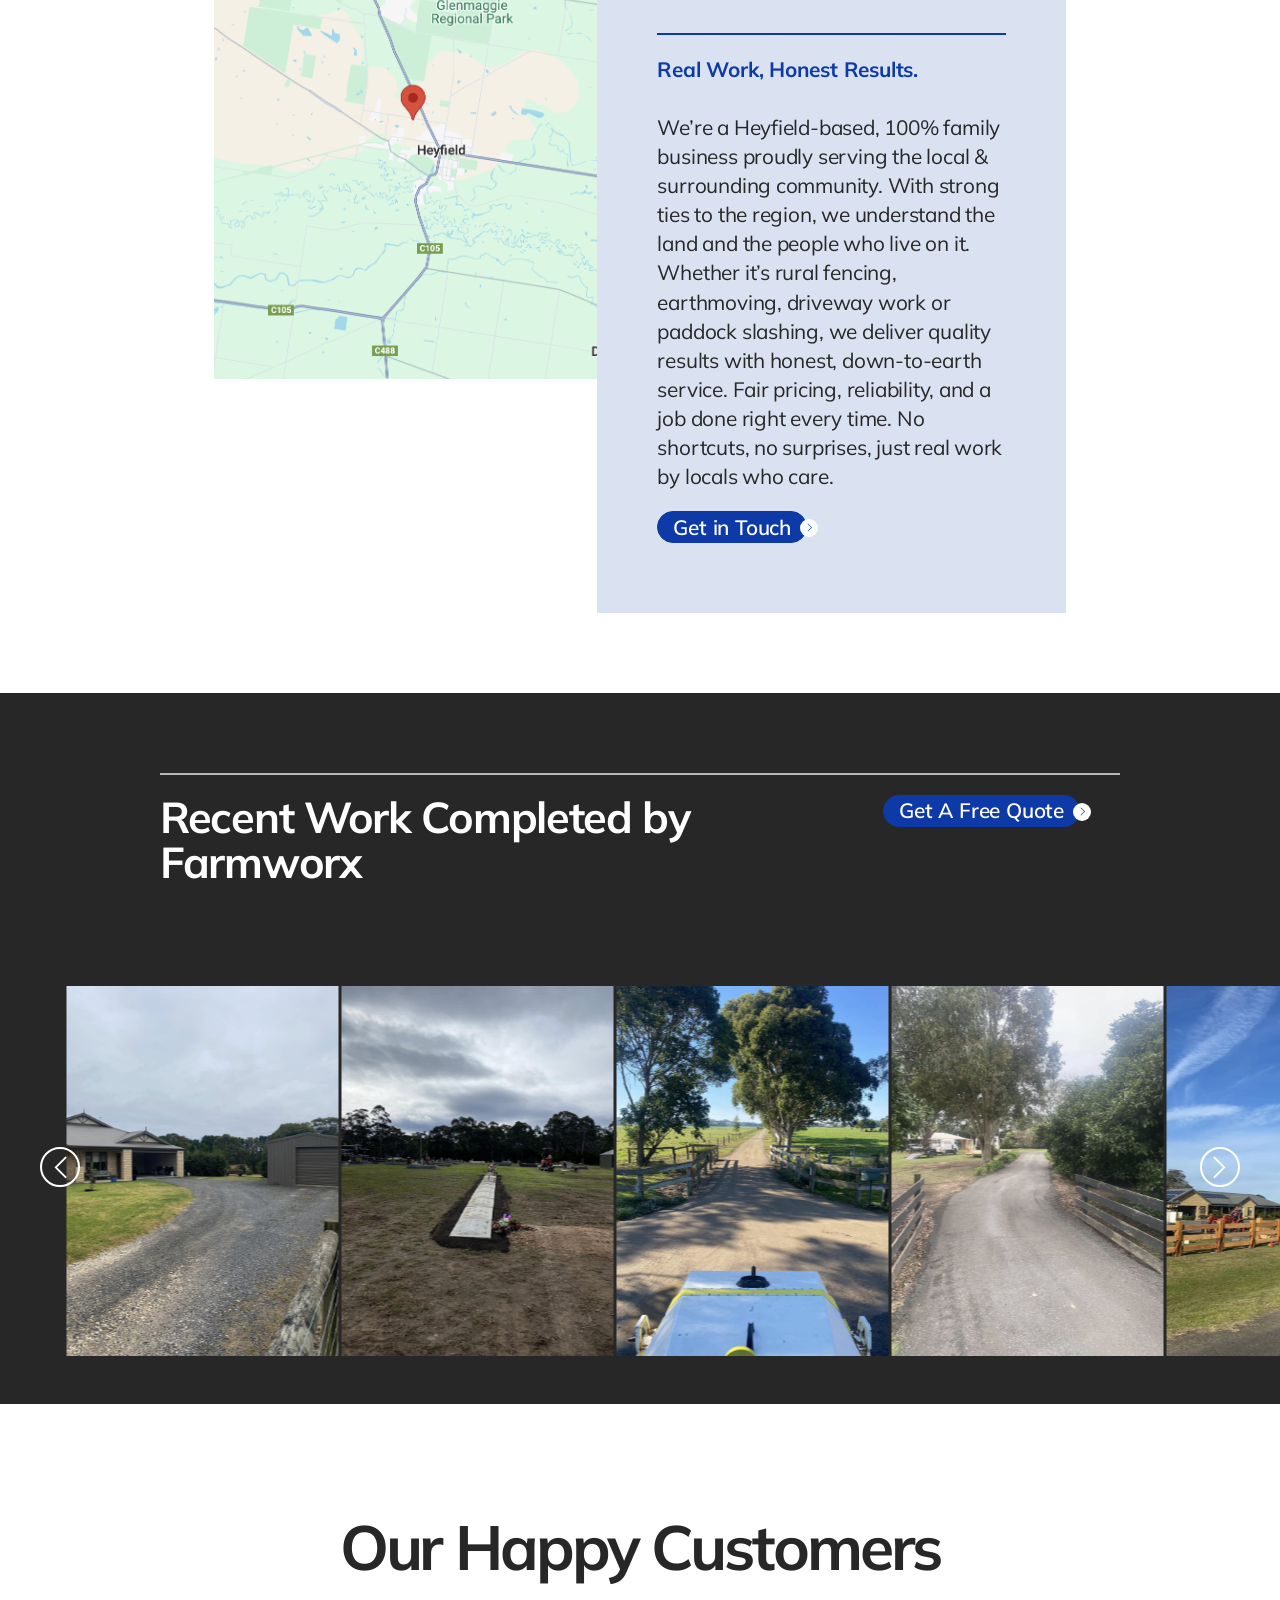
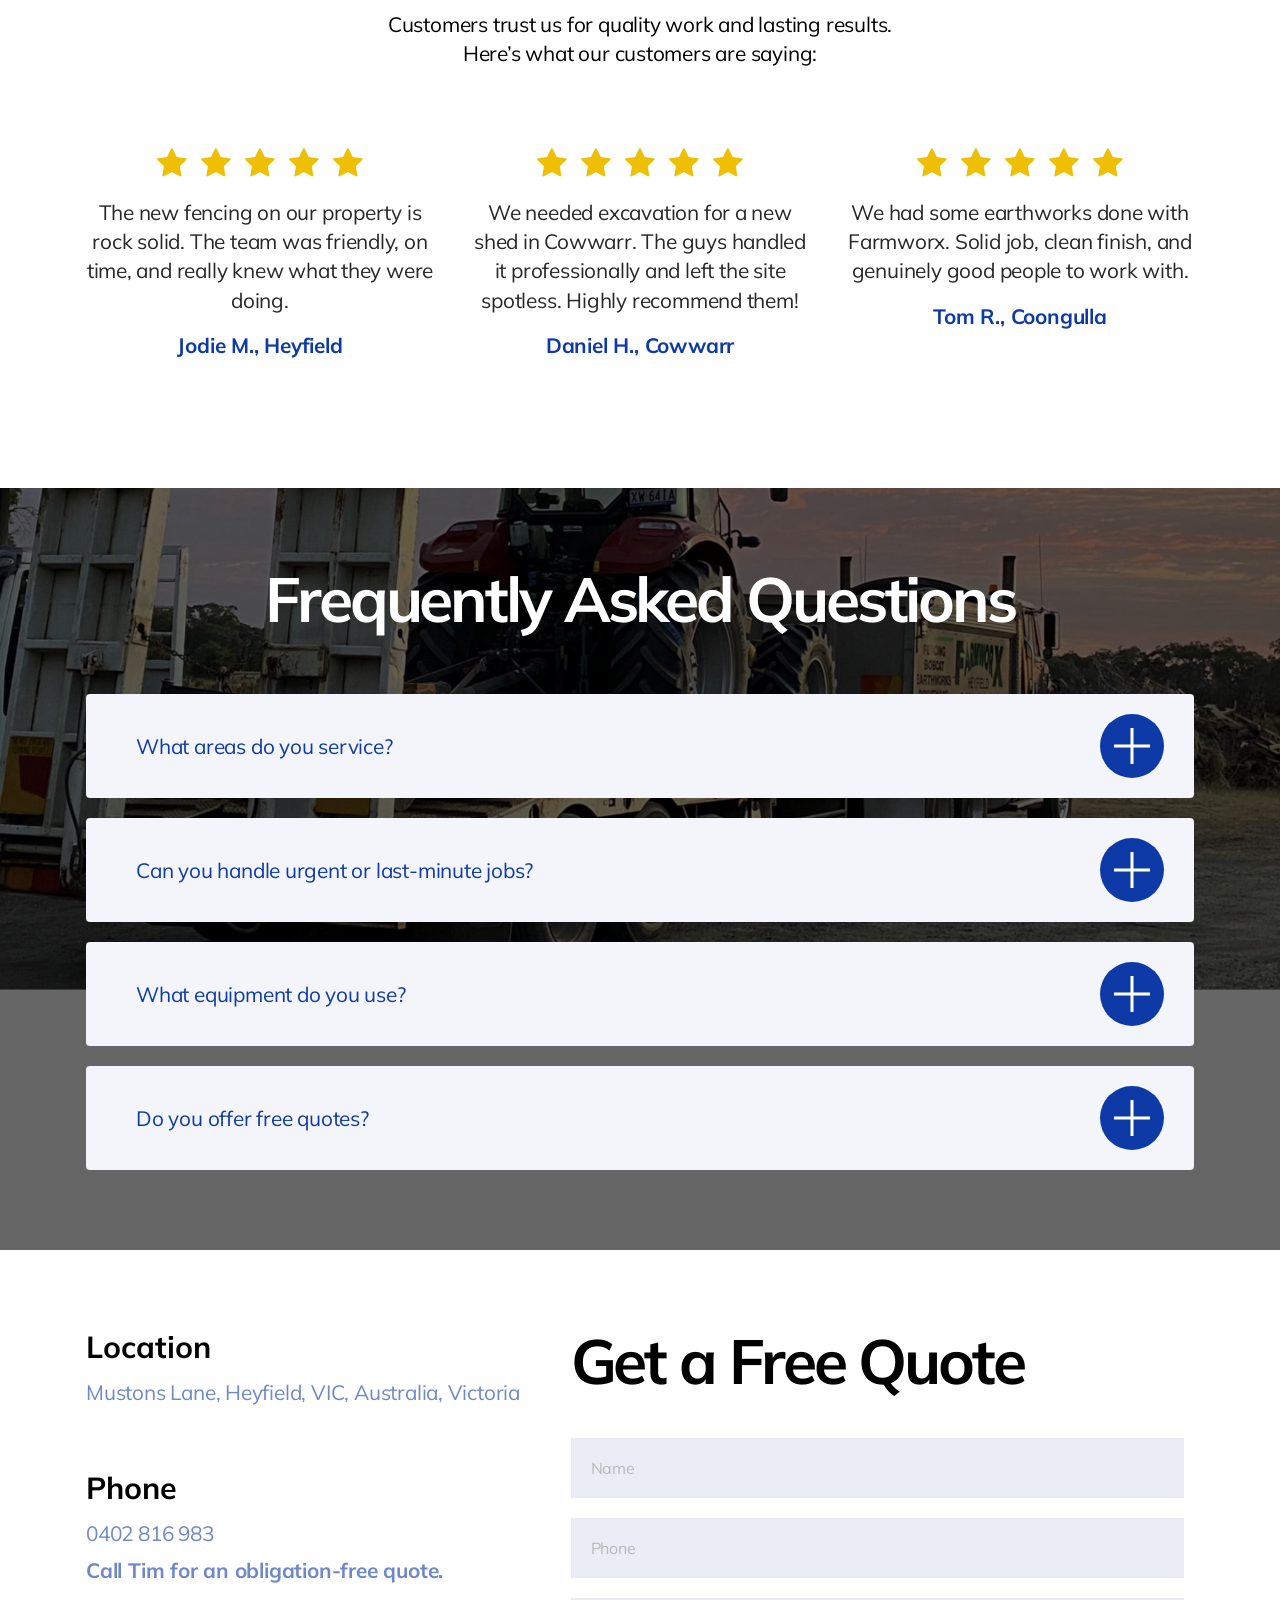
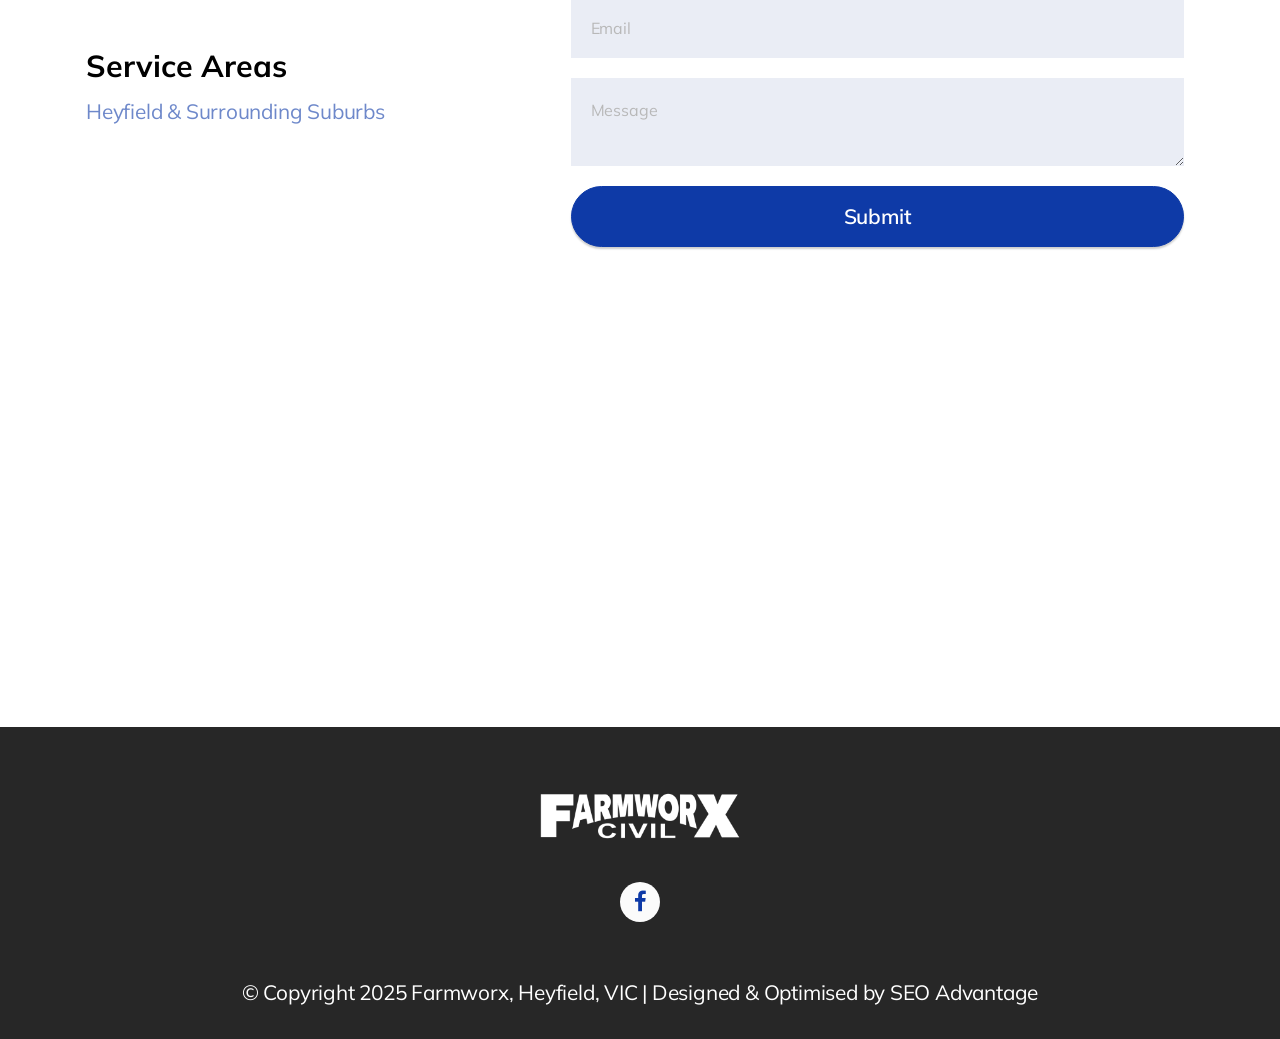
==== commit 0977ff39: "Add files via upload" ====
--- a/index.html
+++ b/index.html
@@ -22,7 +22,7 @@
   <link rel="stylesheet" href="assets/recaptcha.css">
   <link rel="preload" href="https://fonts.googleapis.com/css?family=Mulish:200,300,400,500,600,700,800,900,200i,300i,400i,500i,600i,700i,800i,900i&display=swap" as="style" onload="this.onload=null;this.rel='stylesheet'">
   <noscript><link rel="stylesheet" href="https://fonts.googleapis.com/css?family=Mulish:200,300,400,500,600,700,800,900,200i,300i,400i,500i,600i,700i,800i,900i&display=swap"></noscript>
-  <link rel="preload" as="style" href="assets/mobirise/css/mbr-additional.css?v=5WvslO"><link rel="stylesheet" href="assets/mobirise/css/mbr-additional.css?v=5WvslO" type="text/css">
+  <link rel="preload" as="style" href="assets/mobirise/css/mbr-additional.css?v=AgnbjH"><link rel="stylesheet" href="assets/mobirise/css/mbr-additional.css?v=AgnbjH" type="text/css">
 
   
   
@@ -89,7 +89,7 @@
             <div class="col-12 col-lg-8">
                 <h1 class="mbr-section-title mbr-fonts-style display-1"><strong><br></strong><br><strong>Heyfield’s Trusted Specialists in </strong><br><strong>Rural Property Work</strong></h1><br>
                 
-<p class="mbr-section-title mbr-fonts-style display-7"><strong>A family-run business offering honest, dependable rural services.<br></strong><br>We believe in doing things right. We're a local, family-owned business based in Heyfield, known for being dependable, fair, and easy to deal with, no fuss, just quality work from locals you can count.</p>
+<p class="mbr-section-title mbr-fonts-style display-7"><strong>A 100% family-run business offering honest, dependable rural services.<br></strong><br>We believe in doing things right. We're a local, family-owned business based in Heyfield, known for being dependable, fair, and easy to deal with, no fuss, just quality work from locals you can count.<br></p>
                 <div class="mbr-section-btn mt-3"><a class="btn btn-secondary display-7" href="index.html#form01-3"><span class="mobi-mbri mobi-mbri-arrow-next mbr-iconfont mbr-iconfont-btn" style="font-size: 10px;"></span>
                         Get in Touch</a></div>
             </div>
@@ -104,8 +104,8 @@
 		<div class="row justify-content-center">
 			<div class="col-12 content-head">
 				<div class="mbr-section-head mb-5">
-					<h4 class="mbr-section-title mbr-fonts-style align-center mb-0 display-1"><strong>Reliable Solutions for Local Properties</strong></h4>
-					<p class="mbr-section-subtitle mbr-fonts-style align-center mb-0 mt-4 display-7">We specialise in a wide range of rural and property maintenance services, tailored to the needs of locals:</p>
+					<h4 class="mbr-section-title mbr-fonts-style align-center mb-0 display-1"><strong>Complete Solutions for Farms, Properties &amp; Civil</strong></h4>
+					<p class="mbr-section-subtitle mbr-fonts-style align-center mb-0 mt-4 display-7">We specialise in a wide range of rural and property services, tailored to the needs of locals:</p>
 					
 				</div>
 			</div>
@@ -118,7 +118,7 @@
 					</div>
 					<div class="item-content">
 						<p class="item-title mbr-fonts-style display-5"><strong>Driveways</strong><strong><br></strong></p>
-						<p class="mbr-text mbr-fonts-style display-7">built, shaped, and repaired for smooth, lasting access.<br></p>
+						<p class="mbr-text mbr-fonts-style display-7">Built, shaped, and repaired for smooth, lasting access.<br></p>
 						
 					</div>
 				</div>
@@ -130,7 +130,7 @@
 					</div>
 					<div class="item-content">
 						<p class="item-title mbr-fonts-style display-5"><strong>Excavation / Earthmoving</strong></p>
-						<p class="mbr-text mbr-fonts-style display-7">Fast, reliable earthworks for any rural job.<br></p>
+						<p class="mbr-text mbr-fonts-style display-7">Fast, reliable earthworks for any job.<br></p>
 						
 					</div>
 				</div>
@@ -152,7 +152,7 @@
 					</div>
 					<div class="item-content">
 						<p class="item-title mbr-fonts-style display-5"><strong>Grass/Paddock Slashing</strong></p>
-						<p class="mbr-text mbr-fonts-style display-7">Keep land clear, tidy, and fire-safe.<br></p>
+						<p class="mbr-text mbr-fonts-style display-7">Keep grass clear, tidy, and fire-safe.<br></p>
 						
 					</div>
 				</div>
@@ -257,7 +257,7 @@
                                         
                                         
                                         
-                                        <p class="mbr-text mbr-fonts-style display-7"><br>We’re a Heyfield-based, family business proudly serving the local community. With strong ties to the region, we understand the land and the people who live on it. Whether it’s rural fencing, earthmoving, driveway work or paddock slashing, we deliver quality results with honest, down-to-earth service. Fair pricing, reliability, and a job done right every time. No shortcuts, no surprises, just real work by locals who care.<br>
+                                        <p class="mbr-text mbr-fonts-style display-7"><br>We’re a Heyfield-based, 100% family business proudly serving the local &amp; surrounding community. With strong ties to the region, we understand the land and the people who live on it. Whether it’s rural fencing, earthmoving, driveway work or paddock slashing, we deliver quality results with honest, down-to-earth service. Fair pricing, reliability, and a job done right every time. No shortcuts, no surprises, just real work by locals who care.<br>
                                         </p>
                                         <div class="mbr-section-btn"><a class="btn btn-secondary display-7" href="index.html#form01-3">
                                                 <span class="mobi-mbri mobi-mbri-arrow-next mbr-iconfont
@@ -317,7 +317,7 @@
         <div class="col-12">
             <div class="title-container">
                 <div class="title-wrapper">
-                    <h2 class="mbr-section-title mbr-fonts-style display-2"><div><strong>Recent Work Done for Local Properties</strong></div></h2>
+                    <h2 class="mbr-section-title mbr-fonts-style display-2"><div><strong>Recent Work Completed by Farmworx</strong></div></h2>
                 </div>
                 <div class="mbr-section-btn"><a class="btn btn-secondary display-7" href="index.html#form01-3">
                         <span class="mobi-mbri mobi-mbri-arrow-next mbr-iconfont mbr-iconfont-btn"></span>Get A Free Quote</a></div>
@@ -435,7 +435,7 @@
 		<div class="row mb-5 justify-content-center">
 			<div class="col-12 content-head">
 				<h3 class="mbr-section-title mbr-fonts-style align-center mb-4 display-1"><strong>Our Happy Customers</strong></h3>
-				<h5 class="mbr-section-subtitle mbr-fonts-style align-center mb-4 display-7">Locals trust us for quality work and lasting results.<div>Here’s what our customers are saying:</div></h5>
+				<h5 class="mbr-section-subtitle mbr-fonts-style align-center mb-4 display-7">Customers trust us for quality work and lasting results.<div>Here’s what our customers are saying:</div></h5>
 			</div>
 		</div>
 		<div class="row">
@@ -523,7 +523,7 @@
                         <div id="collapse1_9" class="panel-collapse noScroll collapse" role="tabpanel" aria-labelledby="headingOne" data-parent="#accordion" data-bs-parent="#bootstrap-accordion_9">
                             <div class="panel-body">
                                 <p class="panel-text mbr-fonts-style display-7">
-                                    We’re based in Heyfield and proudly serve surrounding areas including Glenmaggie, Coongulla, Cowwarr, Maffra, Nambrok, and more. If you're unsure whether we cover your area, just give us a call - chances are, we do!
+                                    We’re based in Heyfield and proudly serve surrounding areas including Glenmaggie, Coongulla, Cowwarr, Seaton, Tinamba, Riverslea, Stratford and more. If you're unsure whether we cover your area, just give us a call - chances are, we do!
                                 </p>
                             </div>
                         </div>
@@ -548,7 +548,7 @@
                     <div class="card">
                         <div class="card-header" role="tab" id="headingThree">
                             <a role="button" class="panel-title collapsed" data-toggle="collapse" data-bs-toggle="collapse" data-core="" href="#collapse3_9" aria-expanded="false" aria-controls="collapse3">
-                                <p class="panel-title-edit mbr-fonts-style display-7">What equipment do you use for excavation or slashing?</p>
+                                <p class="panel-title-edit mbr-fonts-style display-7">What equipment do you use?</p>
                                 <div class="icon-wrapper">
                                     <span class="sign mbr-iconfont mobi-mbri-plus mobi-mbri"></span>
                                 </div>
@@ -616,7 +616,7 @@
                                     Phone
                                 </strong></p>
                                 <ul class="list mbr-fonts-style display-7">
-                                    <li class="item-wrap"><a href="tel:+61 402 816 983" class="text-secondary">+61 402 816 983</a></li>
+                                    <li class="item-wrap"><a href="tel:+61 402 816 983" class="text-secondary">0402 816 983</a></li><li class="item-wrap"><strong>Call Tim for an obligation-free quote.</strong></li>
                                 </ul>
                             </div>
                         </div>
@@ -636,7 +636,7 @@
             </div>
             <div class="col-12 col-lg-7 mbr-form card" data-form-type="formoid">
 <!--Formbuilder Form-->
-<form action="https://mobirise.eu/" method="POST" class="mbr-form form-with-styler" data-form-title="Form Name"><input type="hidden" name="email" data-form-email="true" value="bSZi34eut92AjO3MUkTf11Q3pCy/FmY2o+ZisnZYEfqOflop4VLca8S3KtekNTt8DCi08v0mNj0sGGIZ9DfcFV5G4idVXlWPwKy4Uzsx8nrOt1wEDAPDZNyBxHvuTqt6.ORJoc7cW0CSZK45wbwj6pNwLDMGkqFsLAZ4X14IXJWsd1nog9Zn2n550K6GP5BjOF1cfm6fao9NUcHnHfTQLqASslfMnppCEqbyRPnGtRZpXB6cAoClmp7Hc6oM//Gru">
+<form action="https://mobirise.eu/" method="POST" class="mbr-form form-with-styler" data-form-title="Form Name"><input type="hidden" name="email" data-form-email="true" value="WEknCSO0Ejsh+Qt7IrqIAWcY7cClEeIxqYsIOB0r7cRl0a0Q9j0Vn3zrVNrkrarrVHW1bqKfZGbMJssIpztn8xd3vT4FkSSr+IkgtZJ+RZ4pbHNGZFU3Zeyf0U4j5Nbg.ja2g/ATqPZHbhp8OE+WM6g1ZKojgjgjwgGmOfc9lp8iaDT23+BgMGiNlXcDAdL85HDwuqFDDdnVlAkrnXR4fBuFqUmY3JcredE7YTrE1xqpGvcBAB/jf+0gyVcTHkMF9">
 <div class="row">
 <div hidden="hidden" data-form-alert="" class="alert alert-success col-12">Thanks for filling out the form! Our team will be contacting you soon.</div>
 <div hidden="hidden" data-form-alert-danger="" class="alert alert-danger col-12"> Oops...! some problem! </div>
@@ -669,7 +669,7 @@
 
 <section data-bs-version="5.1" class="map1 cid-uMEfKYjyEP" id="map1-1n">
      
-    <div class="google-map"><iframe frameborder="0" style="border:0" src="https://www.google.com/maps/embed/v1/place?key=AIzaSyB7QWkvlxV39ZsyKvhZRjPGVqlJFvxxNkw&amp;q=Mustons Lane , Heyfield, VIC, Australia, Victoria" allowfullscreen=""></iframe></div>
+    <div class="google-map"><iframe frameborder="0" style="border:0" src="https://www.google.com/maps/embed/v1/place?key=AIzaSyAtXm0x23nRCgazjDV2Kl3GTHRP411ougQ&amp;q=Mustons Lane , Heyfield, VIC, Australia, Victoria" allowfullscreen=""></iframe></div>
 </section>
 
 <section data-bs-version="5.1" class="footer3 educationm4_footer3 cid-uMDA57RW6A" id="footer3-v">
--- a/assets/mobirise/css/mbr-additional.css
+++ b/assets/mobirise/css/mbr-additional.css
@@ -1846,6 +1846,11 @@
   padding-left: 20%;
   z-index: 1;
 }
+@media (max-width: 767px) {
+  .cid-uME77Og1tG .embla__viewport {
+    padding-left: 0;
+  }
+}
 .cid-uME77Og1tG .embla__viewport.is-draggable {
   cursor: grab;
 }
--- a/assets/mobirise/css/mbr-additional.css
+++ b/assets/mobirise/css/mbr-additional.css
@@ -1846,6 +1846,11 @@
   padding-left: 20%;
   z-index: 1;
 }
+@media (max-width: 767px) {
+  .cid-uME77Og1tG .embla__viewport {
+    padding-left: 0;
+  }
+}
 .cid-uME77Og1tG .embla__viewport.is-draggable {
   cursor: grab;
 }
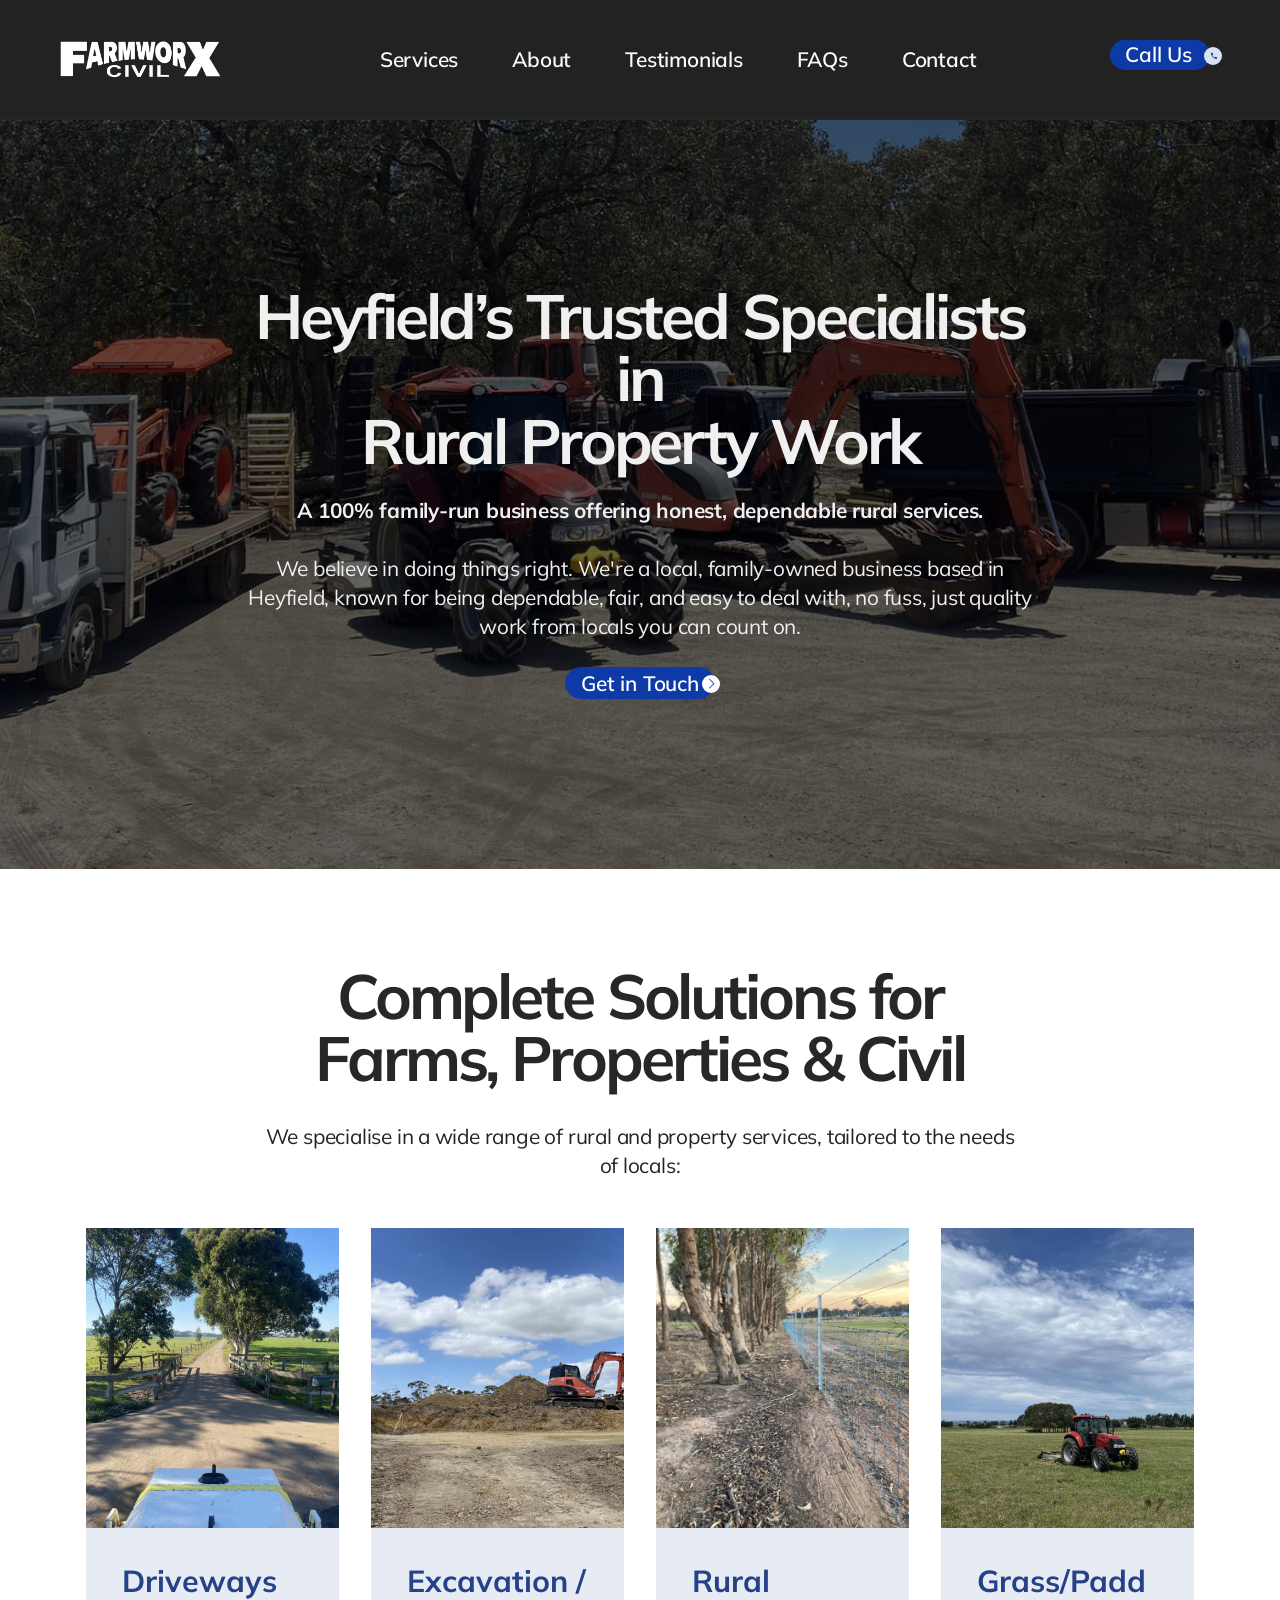
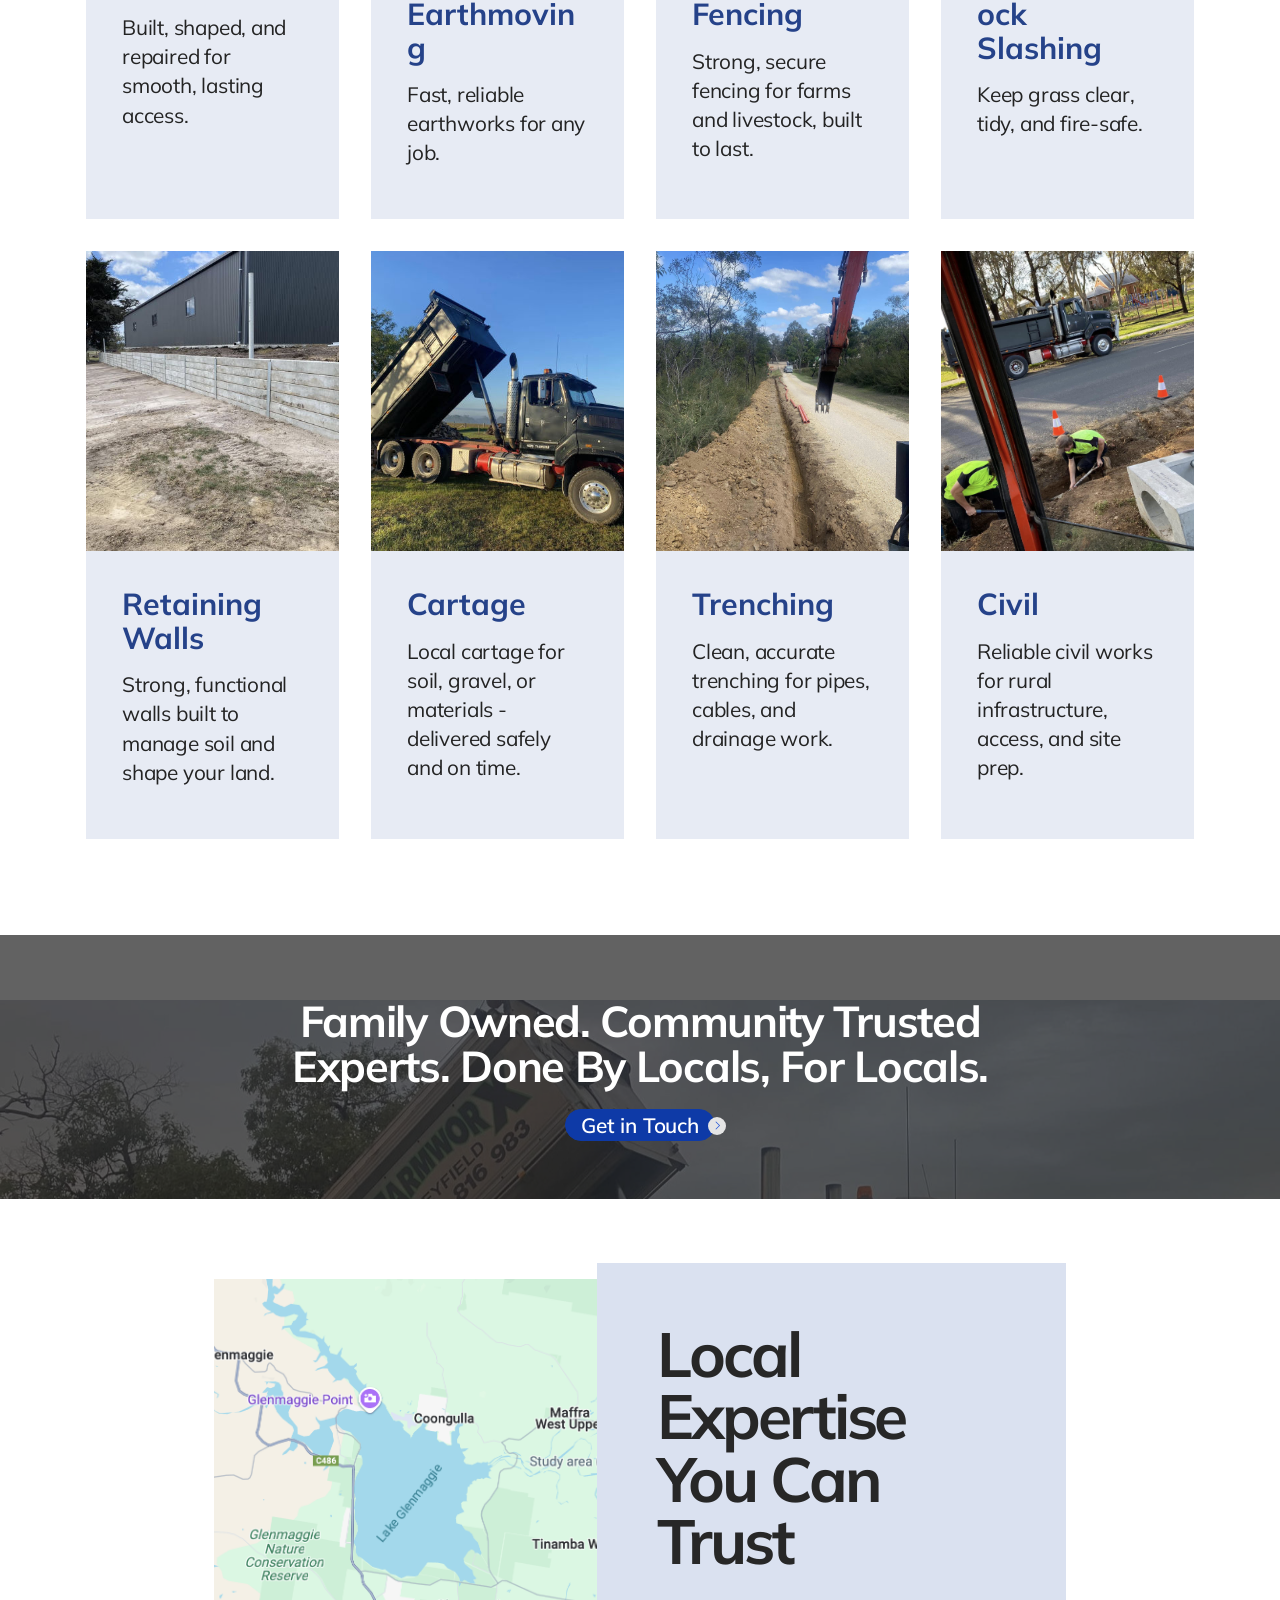
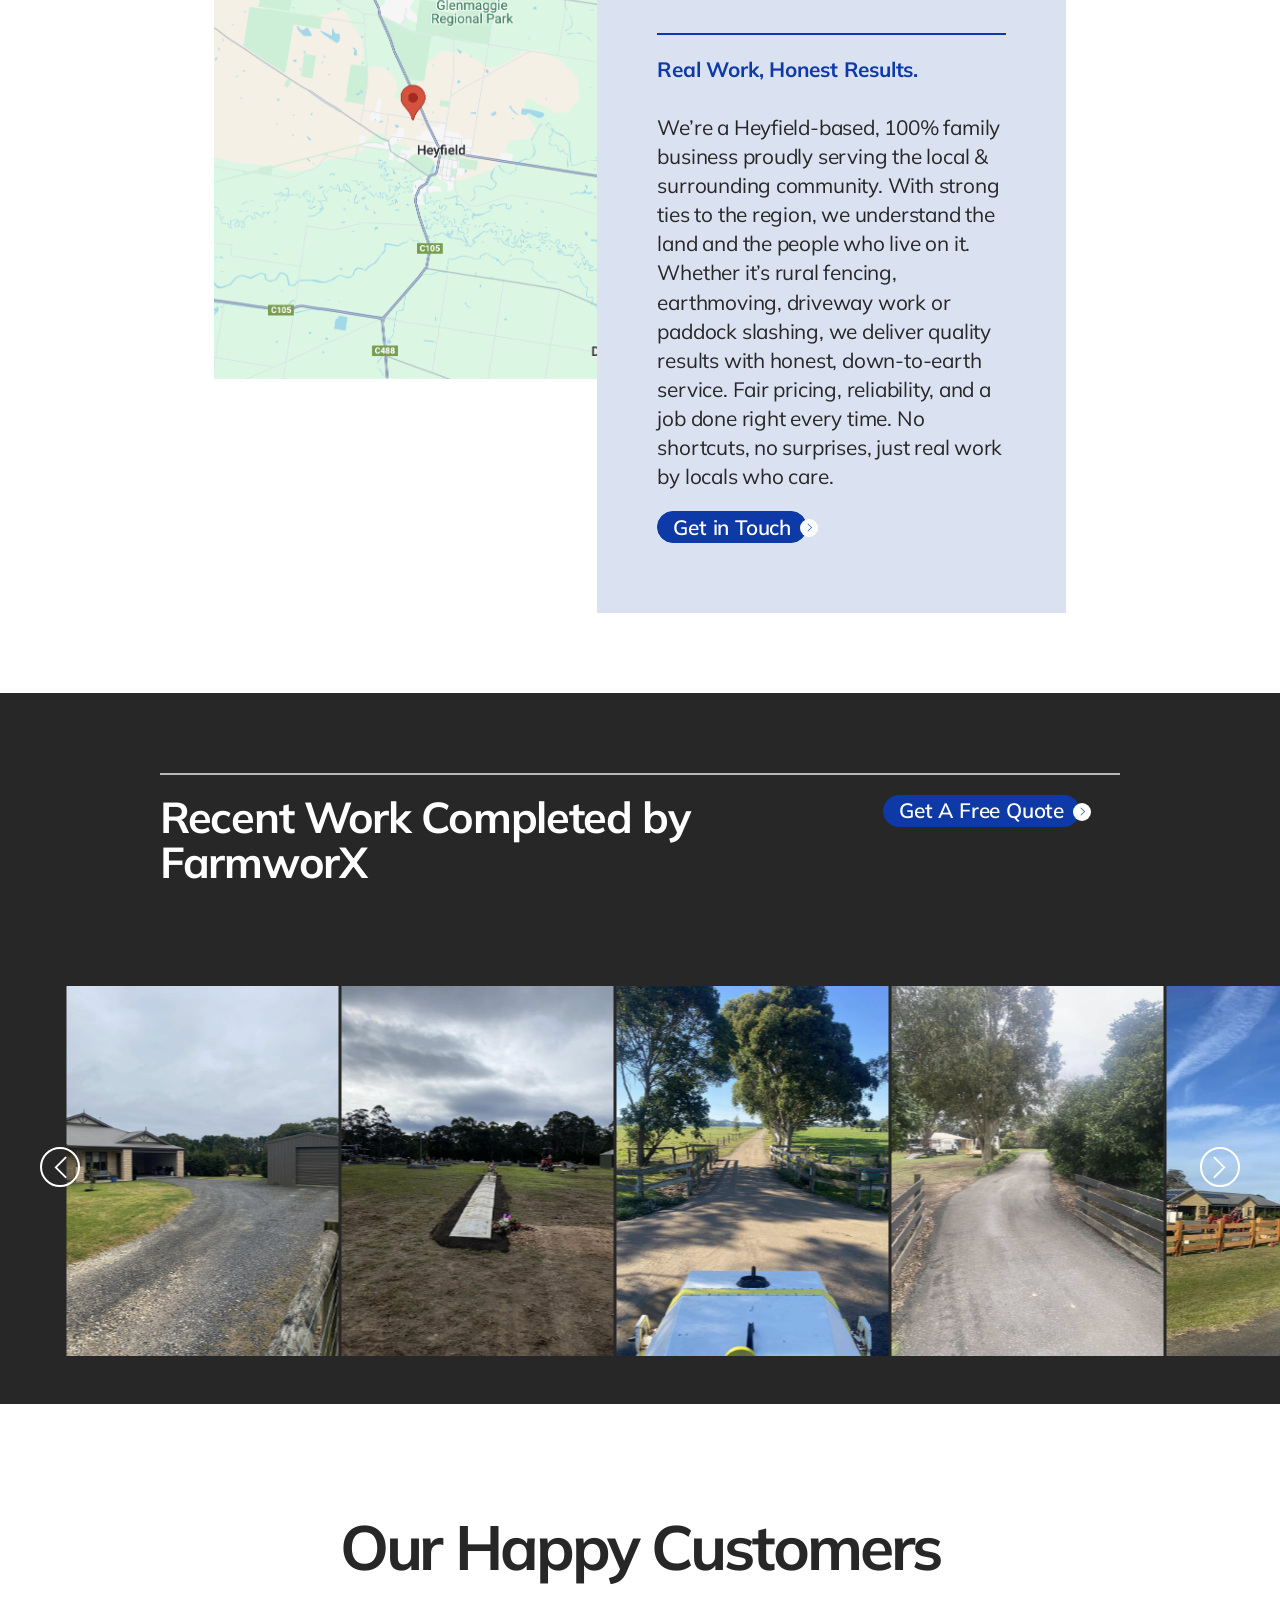
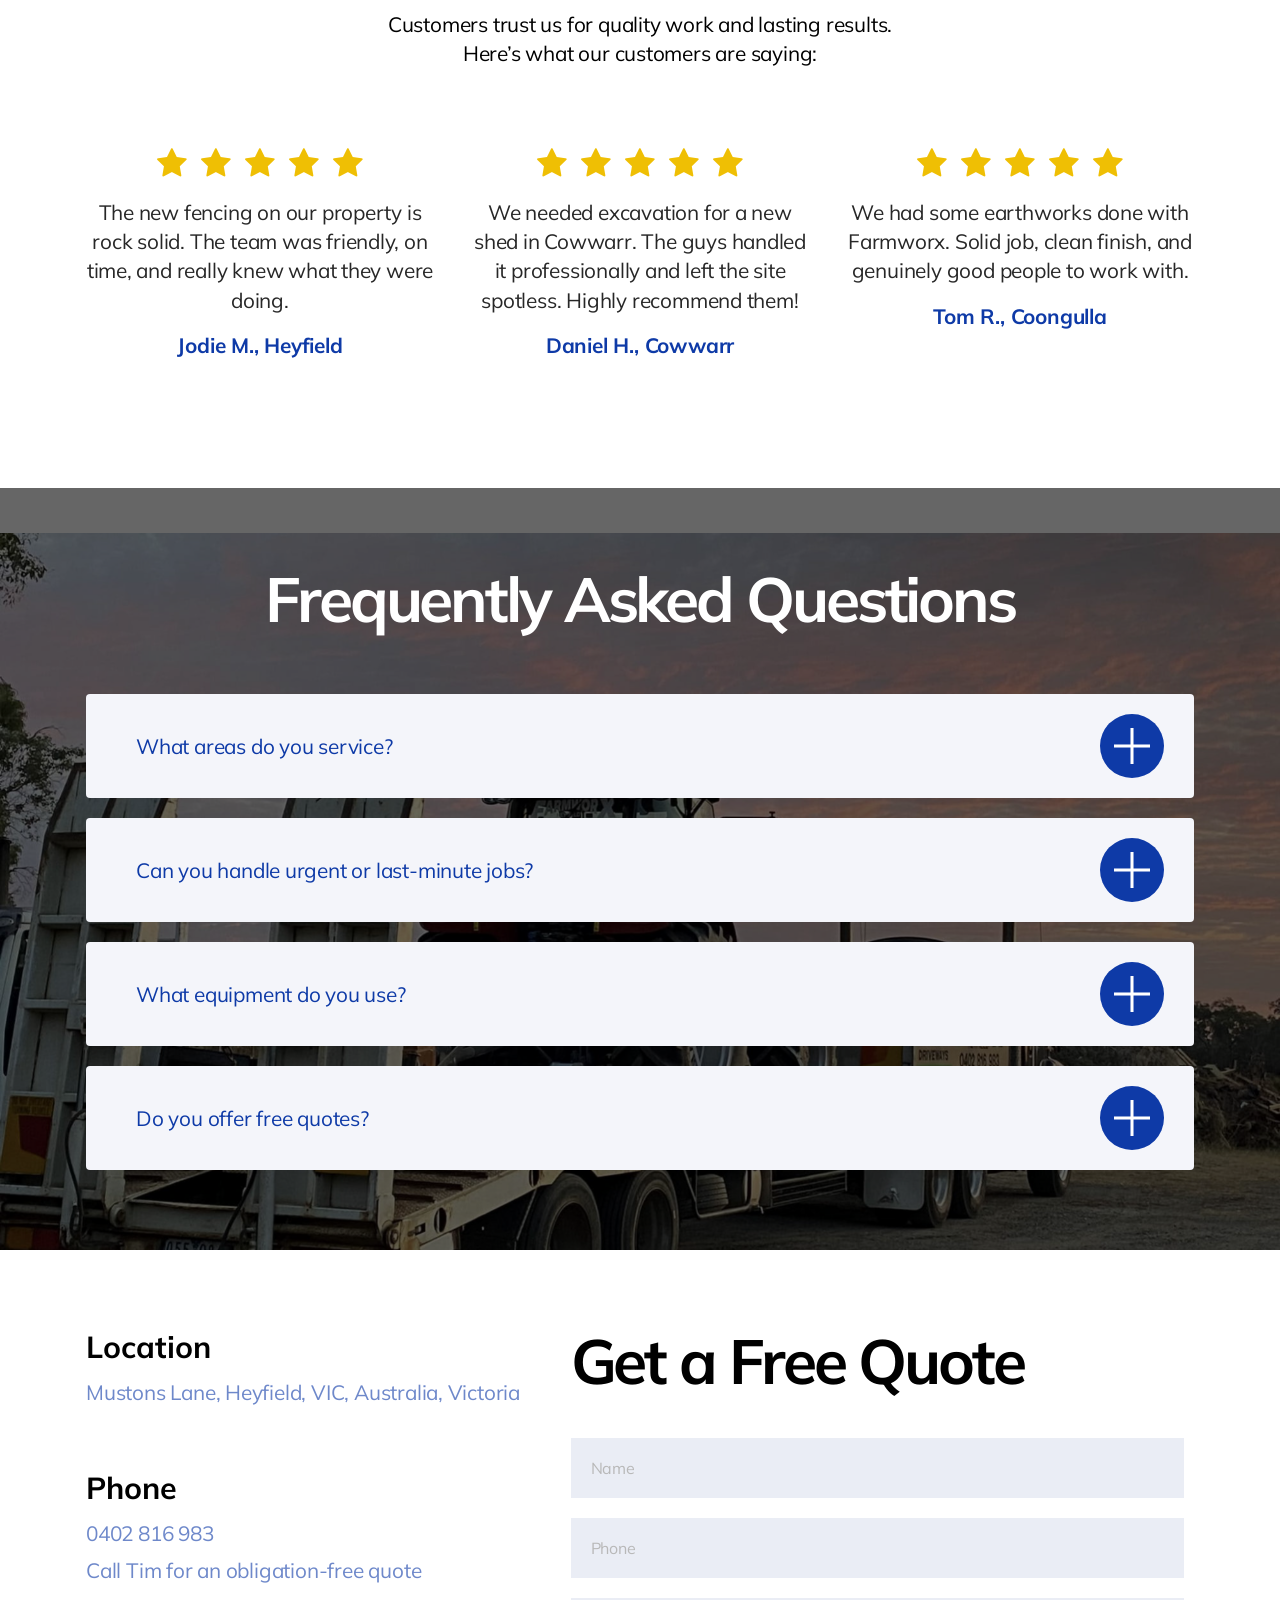
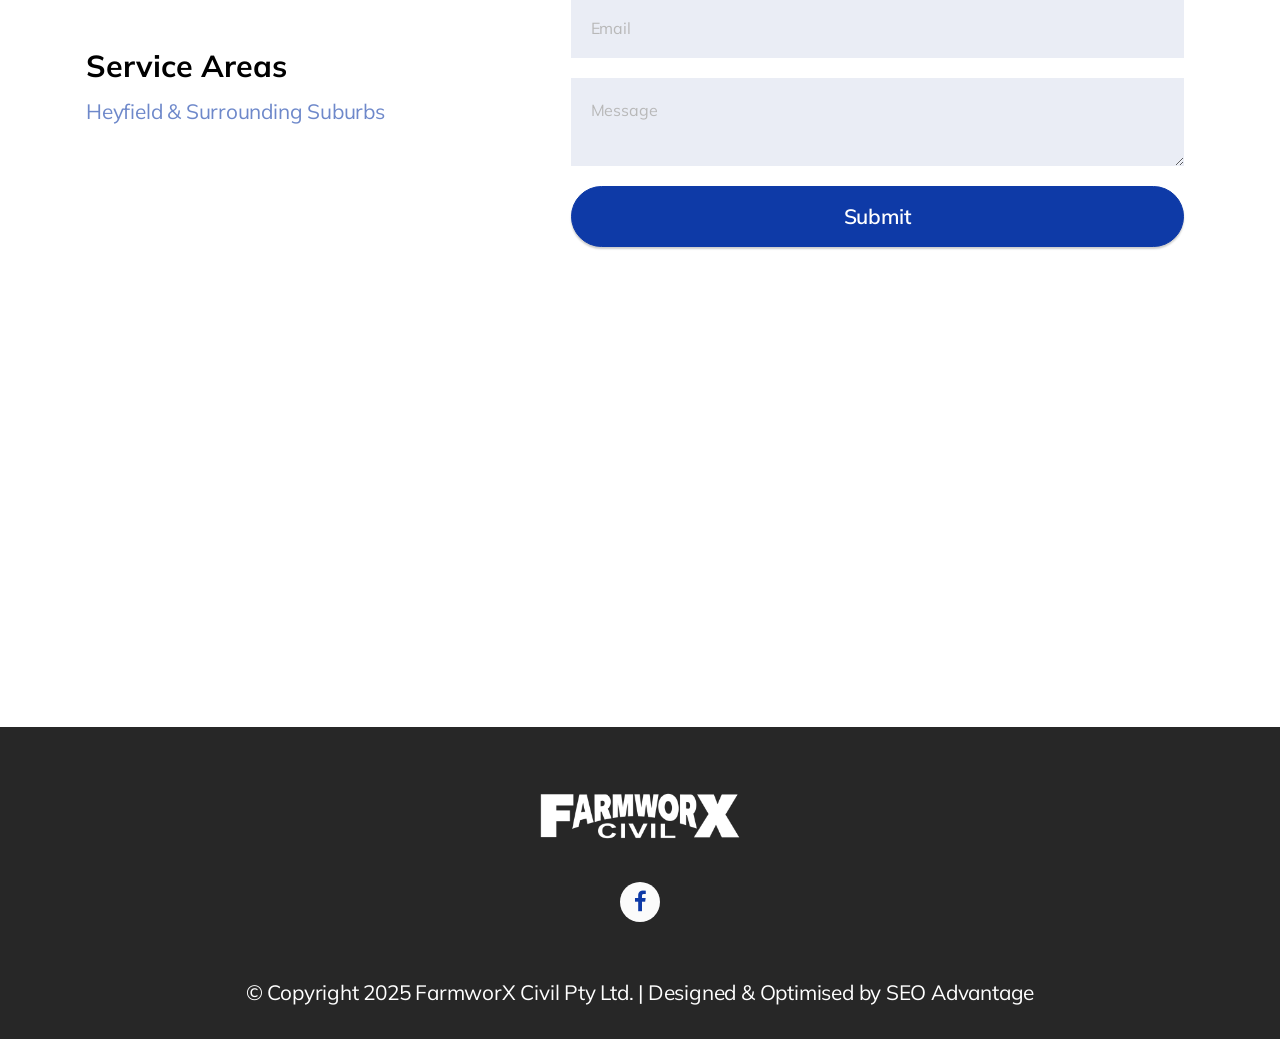
==== commit b16128f5: "Add files via upload" ====
--- a/index.html
+++ b/index.html
@@ -6,11 +6,11 @@
   <meta http-equiv="X-UA-Compatible" content="IE=edge">
   
   <meta name="viewport" content="width=device-width, initial-scale=1, minimum-scale=1">
-  <link rel="shortcut icon" href="assets/images/favicon-128x55.png" type="image/x-icon">
-  <meta name="description" content="">
-  
-  
-  <title>Heyfield's Leading Farm Services - Farmworx</title>
+  <link rel="shortcut icon" href="assets/images/farmworx-logo-128x128.png" type="image/x-icon">
+  <meta name="description" content="FarmworX Civil is Heyfield's Leading Experts Providing Excavation, Rural Fencing, Slashing & Other Services. Call Tim on 0402 816 983">
+  
+  
+  <title>FarmworX Civil: Excavations, Rural Fencing, Slashing & More</title>
   <link rel="stylesheet" href="assets/web/assets/mobirise-icons2/mobirise2.css">
   <link rel="stylesheet" href="assets/Material-Design-Icons/css/material.css">
   <link rel="stylesheet" href="assets/FontAwesome/css/font-awesome.css">
@@ -22,14 +22,37 @@
   <link rel="stylesheet" href="assets/recaptcha.css">
   <link rel="preload" href="https://fonts.googleapis.com/css?family=Mulish:200,300,400,500,600,700,800,900,200i,300i,400i,500i,600i,700i,800i,900i&display=swap" as="style" onload="this.onload=null;this.rel='stylesheet'">
   <noscript><link rel="stylesheet" href="https://fonts.googleapis.com/css?family=Mulish:200,300,400,500,600,700,800,900,200i,300i,400i,500i,600i,700i,800i,900i&display=swap"></noscript>
-  <link rel="preload" as="style" href="assets/mobirise/css/mbr-additional.css?v=AgnbjH"><link rel="stylesheet" href="assets/mobirise/css/mbr-additional.css?v=AgnbjH" type="text/css">
-
-  
-  
+  <link rel="preload" as="style" href="assets/mobirise/css/mbr-additional.css?v=3bdCVM"><link rel="stylesheet" href="assets/mobirise/css/mbr-additional.css?v=3bdCVM" type="text/css">
+
+  
+  <!-- Google Tag Manager -->
+<script>(function(w,d,s,l,i){w[l]=w[l]||[];w[l].push({'gtm.start':
+new Date().getTime(),event:'gtm.js'});var f=d.getElementsByTagName(s)[0],
+j=d.createElement(s),dl=l!='dataLayer'?'&l='+l:'';j.async=true;j.src=
+'https://www.googletagmanager.com/gtm.js?id='+i+dl;f.parentNode.insertBefore(j,f);
+})(window,document,'script','dataLayer','GTM-PWJTHCS9');</script>
+<!-- End Google Tag Manager -->
+
+<meta name="google-site-verification" content="zOVRW1HN5YtjB8-pYrJvpYdDc-l3bg2NOs26S86Iess" />
+
+<!-- Google tag (gtag.js) -->
+<script async src="https://www.googletagmanager.com/gtag/js?id=G-DWTMK3F6Z5"></script>
+<script>
+  window.dataLayer = window.dataLayer || [];
+  function gtag(){dataLayer.push(arguments);}
+  gtag('js', new Date());
+
+  gtag('config', 'G-DWTMK3F6Z5');
+</script>
+<!-- End of Google tag (gtag.js) -->
+
   
 </head>
 <body>
-  
+  <!-- Google Tag Manager (noscript) -->
+<noscript><iframe src="https://www.googletagmanager.com/ns.html?id=GTM-PWJTHCS9"
+height="0" width="0" style="display:none;visibility:hidden"></iframe></noscript>
+<!-- End Google Tag Manager (noscript) -->
   <section data-bs-version="5.1" class="menu bistro_menu1 globalm5 cid-uMDJqGqU5M" once="menu" id="menu1-13">
 
     
@@ -89,7 +112,7 @@
             <div class="col-12 col-lg-8">
                 <h1 class="mbr-section-title mbr-fonts-style display-1"><strong><br></strong><br><strong>Heyfield’s Trusted Specialists in </strong><br><strong>Rural Property Work</strong></h1><br>
                 
-<p class="mbr-section-title mbr-fonts-style display-7"><strong>A 100% family-run business offering honest, dependable rural services.<br></strong><br>We believe in doing things right. We're a local, family-owned business based in Heyfield, known for being dependable, fair, and easy to deal with, no fuss, just quality work from locals you can count.<br></p>
+<p class="mbr-section-title mbr-fonts-style display-7"><strong>A 100% family-run business offering honest, dependable rural services.<br></strong><br>We believe in doing things right. We're a local, family-owned business based in Heyfield, known for being dependable, fair, and easy to deal with, no fuss, just quality work from locals you can count on.<br></p>
                 <div class="mbr-section-btn mt-3"><a class="btn btn-secondary display-7" href="index.html#form01-3"><span class="mobi-mbri mobi-mbri-arrow-next mbr-iconfont mbr-iconfont-btn" style="font-size: 10px;"></span>
                         Get in Touch</a></div>
             </div>
@@ -317,7 +340,7 @@
         <div class="col-12">
             <div class="title-container">
                 <div class="title-wrapper">
-                    <h2 class="mbr-section-title mbr-fonts-style display-2"><div><strong>Recent Work Completed by Farmworx</strong></div></h2>
+                    <h2 class="mbr-section-title mbr-fonts-style display-2"><div><strong>Recent Work Completed by FarmworX</strong></div></h2>
                 </div>
                 <div class="mbr-section-btn"><a class="btn btn-secondary display-7" href="index.html#form01-3">
                         <span class="mobi-mbri mobi-mbri-arrow-next mbr-iconfont mbr-iconfont-btn"></span>Get A Free Quote</a></div>
@@ -616,7 +639,7 @@
                                     Phone
                                 </strong></p>
                                 <ul class="list mbr-fonts-style display-7">
-                                    <li class="item-wrap"><a href="tel:+61 402 816 983" class="text-secondary">0402 816 983</a></li><li class="item-wrap"><strong>Call Tim for an obligation-free quote.</strong></li>
+                                    <li class="item-wrap"><a href="tel:+61 402 816 983" class="text-secondary">0402 816 983</a></li><li class="item-wrap">Call Tim for an obligation-free quote</li>
                                 </ul>
                             </div>
                         </div>
@@ -636,7 +659,7 @@
             </div>
             <div class="col-12 col-lg-7 mbr-form card" data-form-type="formoid">
 <!--Formbuilder Form-->
-<form action="https://mobirise.eu/" method="POST" class="mbr-form form-with-styler" data-form-title="Form Name"><input type="hidden" name="email" data-form-email="true" value="WEknCSO0Ejsh+Qt7IrqIAWcY7cClEeIxqYsIOB0r7cRl0a0Q9j0Vn3zrVNrkrarrVHW1bqKfZGbMJssIpztn8xd3vT4FkSSr+IkgtZJ+RZ4pbHNGZFU3Zeyf0U4j5Nbg.ja2g/ATqPZHbhp8OE+WM6g1ZKojgjgjwgGmOfc9lp8iaDT23+BgMGiNlXcDAdL85HDwuqFDDdnVlAkrnXR4fBuFqUmY3JcredE7YTrE1xqpGvcBAB/jf+0gyVcTHkMF9">
+<form action="https://mobirise.eu/" method="POST" class="mbr-form form-with-styler" data-form-title="Form Name"><input type="hidden" name="email" data-form-email="true" value="djudZGUFwCOuavuBCsr4Iq+fC+ifuW6b7nA/7jFYP2qI6s7JLPEOCMfCmHhT/RrGTAN0A5Z2ArqvPzpuX1eObQj2J2fK4B+NXgHCcObMx4ANXBxeMU9v5R9qQdAMUOXR.JOVddtXhZK9VFW6OJp+rg/uf/NOehrpooaTNySOlp+rYY6vAMXC+mLe1Fo3aog24mlY0hyy85f+SecOlCGNLiM8utlYPi2A1KL7WKCvTVlOGJ7XJ6McIopsXAam3Co/b">
 <div class="row">
 <div hidden="hidden" data-form-alert="" class="alert alert-success col-12">Thanks for filling out the form! Our team will be contacting you soon.</div>
 <div hidden="hidden" data-form-alert-danger="" class="alert alert-danger col-12"> Oops...! some problem! </div>
@@ -649,7 +672,7 @@
 <input type="text" name="Name" placeholder="Name" data-form-field="Name" required="required" class="form-control display-7" value="" id="Name-form01-3">
 </div>
 <div data-for="Phone" class="col-lg-12 col-md-12 col-sm-12 form-group mb-3">
-<input type="text" name="Phone" placeholder="Phone" data-form-field="Phone" class="form-control display-7" value="" id="Phone-form01-3">
+<input type="text" name="Phone" placeholder="Phone" data-form-field="Phone" class="form-control display-7" required="required" value="" id="Phone-form01-3">
 </div>
 <div data-for="Email" class="col-lg-12 col-md-12 col-sm-12 form-group mb-3">
 <input type="email" name="Email" placeholder="Email" data-form-field="Email" class="form-control display-7" value="" id="Email-form01-3">
@@ -658,7 +681,7 @@
 <textarea name="Message" placeholder="Message" data-form-field="Message" class="form-control display-7" id="Message-form01-3"></textarea>
 </div>
 <div class="col mbr-section-btn">
-<button type="submit" class="w-100 w-100 w-100 btn btn-secondary display-7">Submit</button>
+<button type="submit" class="w-100 w-100 w-100 w-100 btn btn-secondary display-7">Submit</button>
 </div>
 </div>
 </form><!--Formbuilder Form-->
@@ -669,7 +692,7 @@
 
 <section data-bs-version="5.1" class="map1 cid-uMEfKYjyEP" id="map1-1n">
      
-    <div class="google-map"><iframe frameborder="0" style="border:0" src="https://www.google.com/maps/embed/v1/place?key=AIzaSyAtXm0x23nRCgazjDV2Kl3GTHRP411ougQ&amp;q=Mustons Lane , Heyfield, VIC, Australia, Victoria" allowfullscreen=""></iframe></div>
+    <div class="google-map"><iframe frameborder="0" style="border:0" src="https://www.google.com/maps/embed/v1/place?key=AIzaSyDbnCmnHmtigIYiD8jIfeHQv7gW2ANhHD4&amp;q=Mustons Lane , Heyfield, VIC, Australia, Victoria" allowfullscreen=""></iframe></div>
 </section>
 
 <section data-bs-version="5.1" class="footer3 educationm4_footer3 cid-uMDA57RW6A" id="footer3-v">
@@ -723,7 +746,7 @@
         <div class="media-container-row align-center mbr-white">
             <div class="col-12">
                 <p class="mbr-text mb-0 mbr-fonts-style display-7">
-                    © Copyright 2025 Farmworx, Heyfield, VIC | Designed &amp; Optimised by SEO Advantage
+                    © Copyright 2025 FarmworX Civil Pty Ltd. | Designed &amp; Optimised by SEO Advantage
                 </p>
             </div>
         </div>
--- a/assets/mobirise/css/mbr-additional.css
+++ b/assets/mobirise/css/mbr-additional.css
@@ -1848,7 +1848,7 @@
 }
 @media (max-width: 767px) {
   .cid-uME77Og1tG .embla__viewport {
-    padding-left: 0;
+    padding-left: 5%;
   }
 }
 .cid-uME77Og1tG .embla__viewport.is-draggable {
--- a/assets/mobirise/css/mbr-additional.css
+++ b/assets/mobirise/css/mbr-additional.css
@@ -1848,7 +1848,7 @@
 }
 @media (max-width: 767px) {
   .cid-uME77Og1tG .embla__viewport {
-    padding-left: 0;
+    padding-left: 5%;
   }
 }
 .cid-uME77Og1tG .embla__viewport.is-draggable {
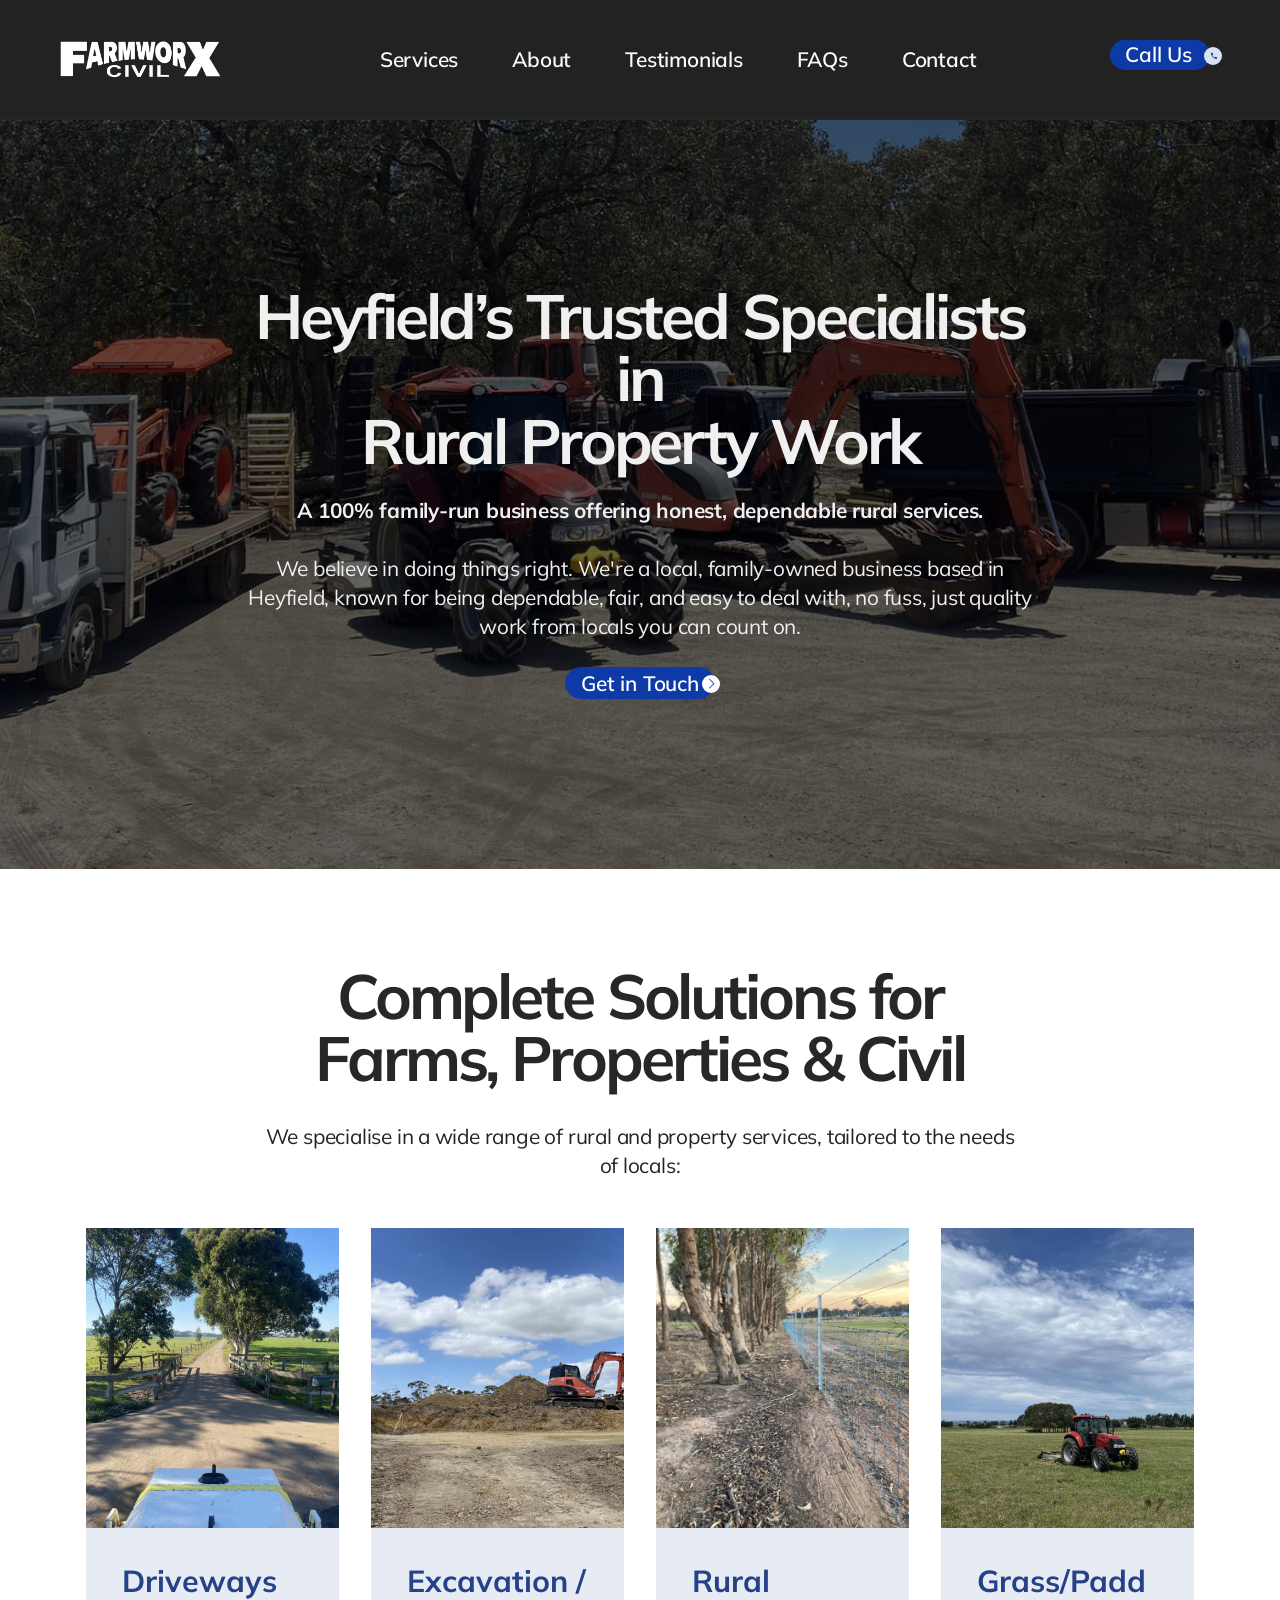
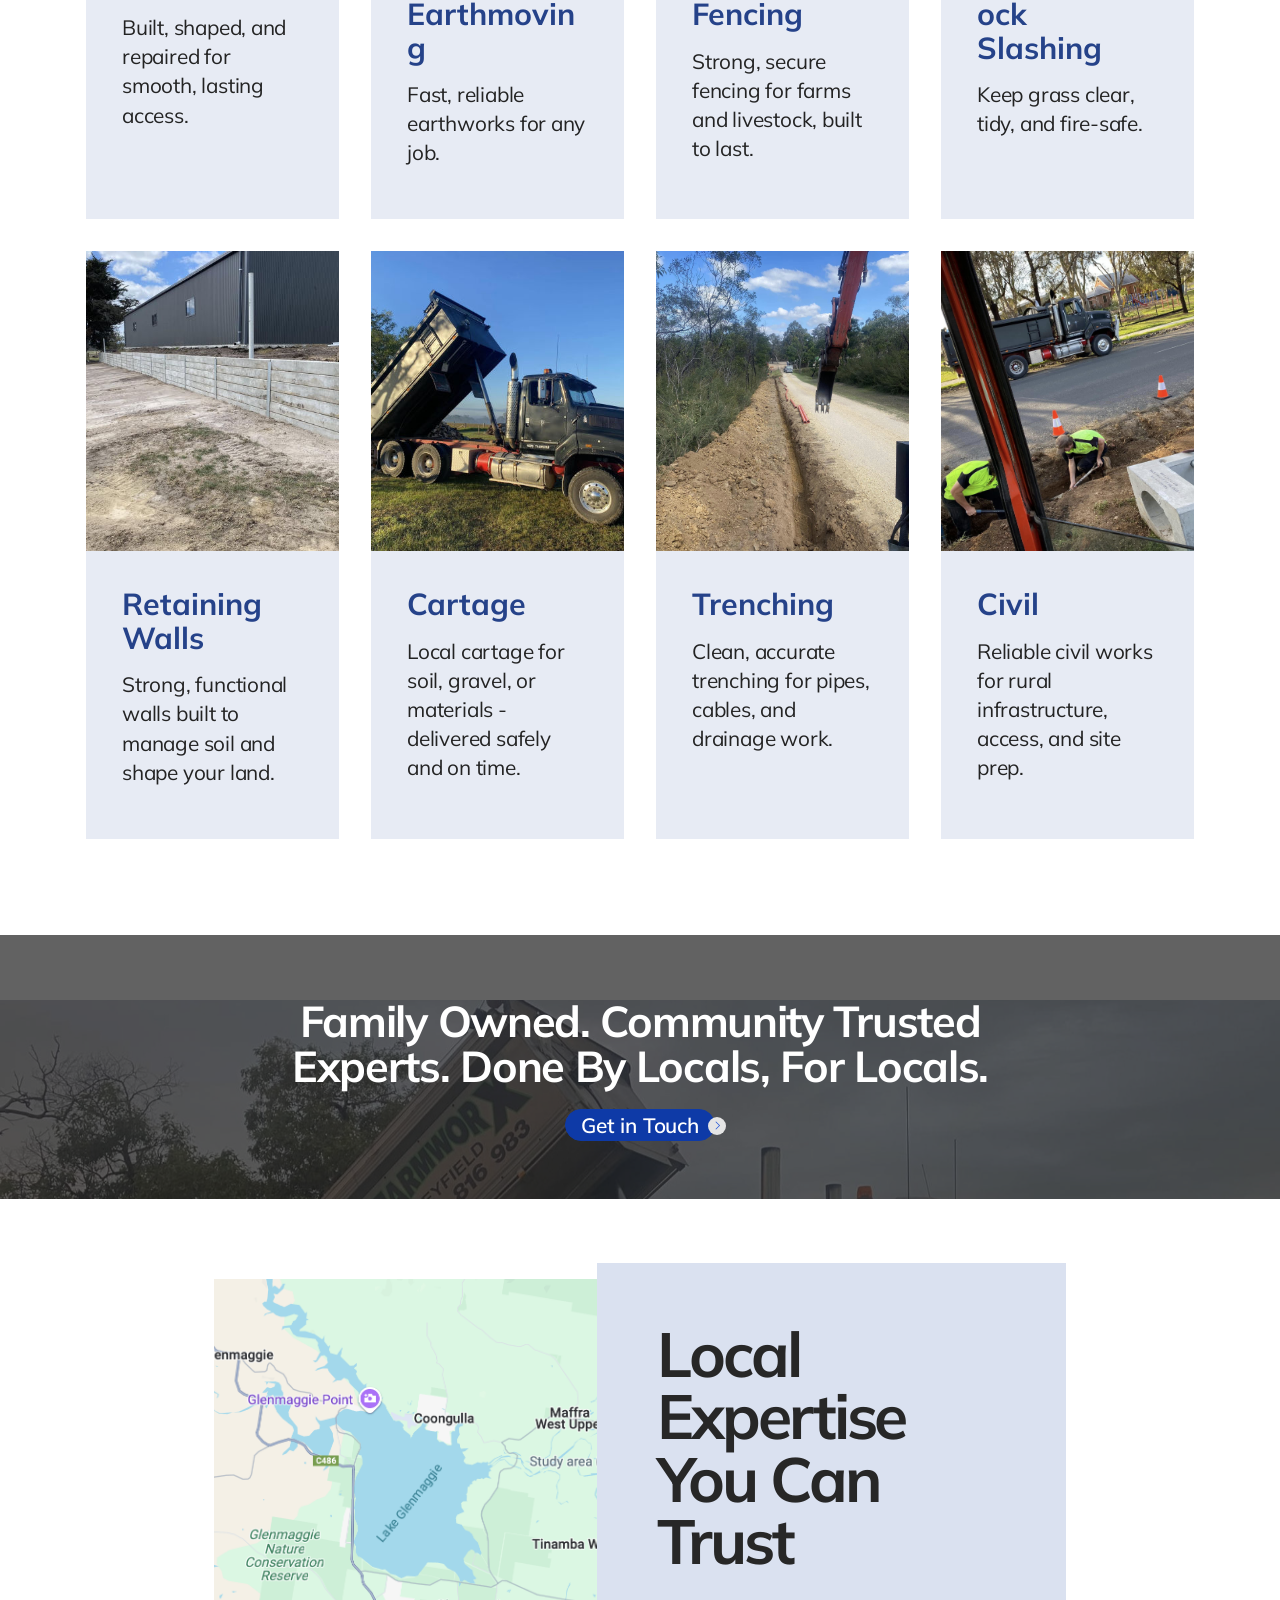
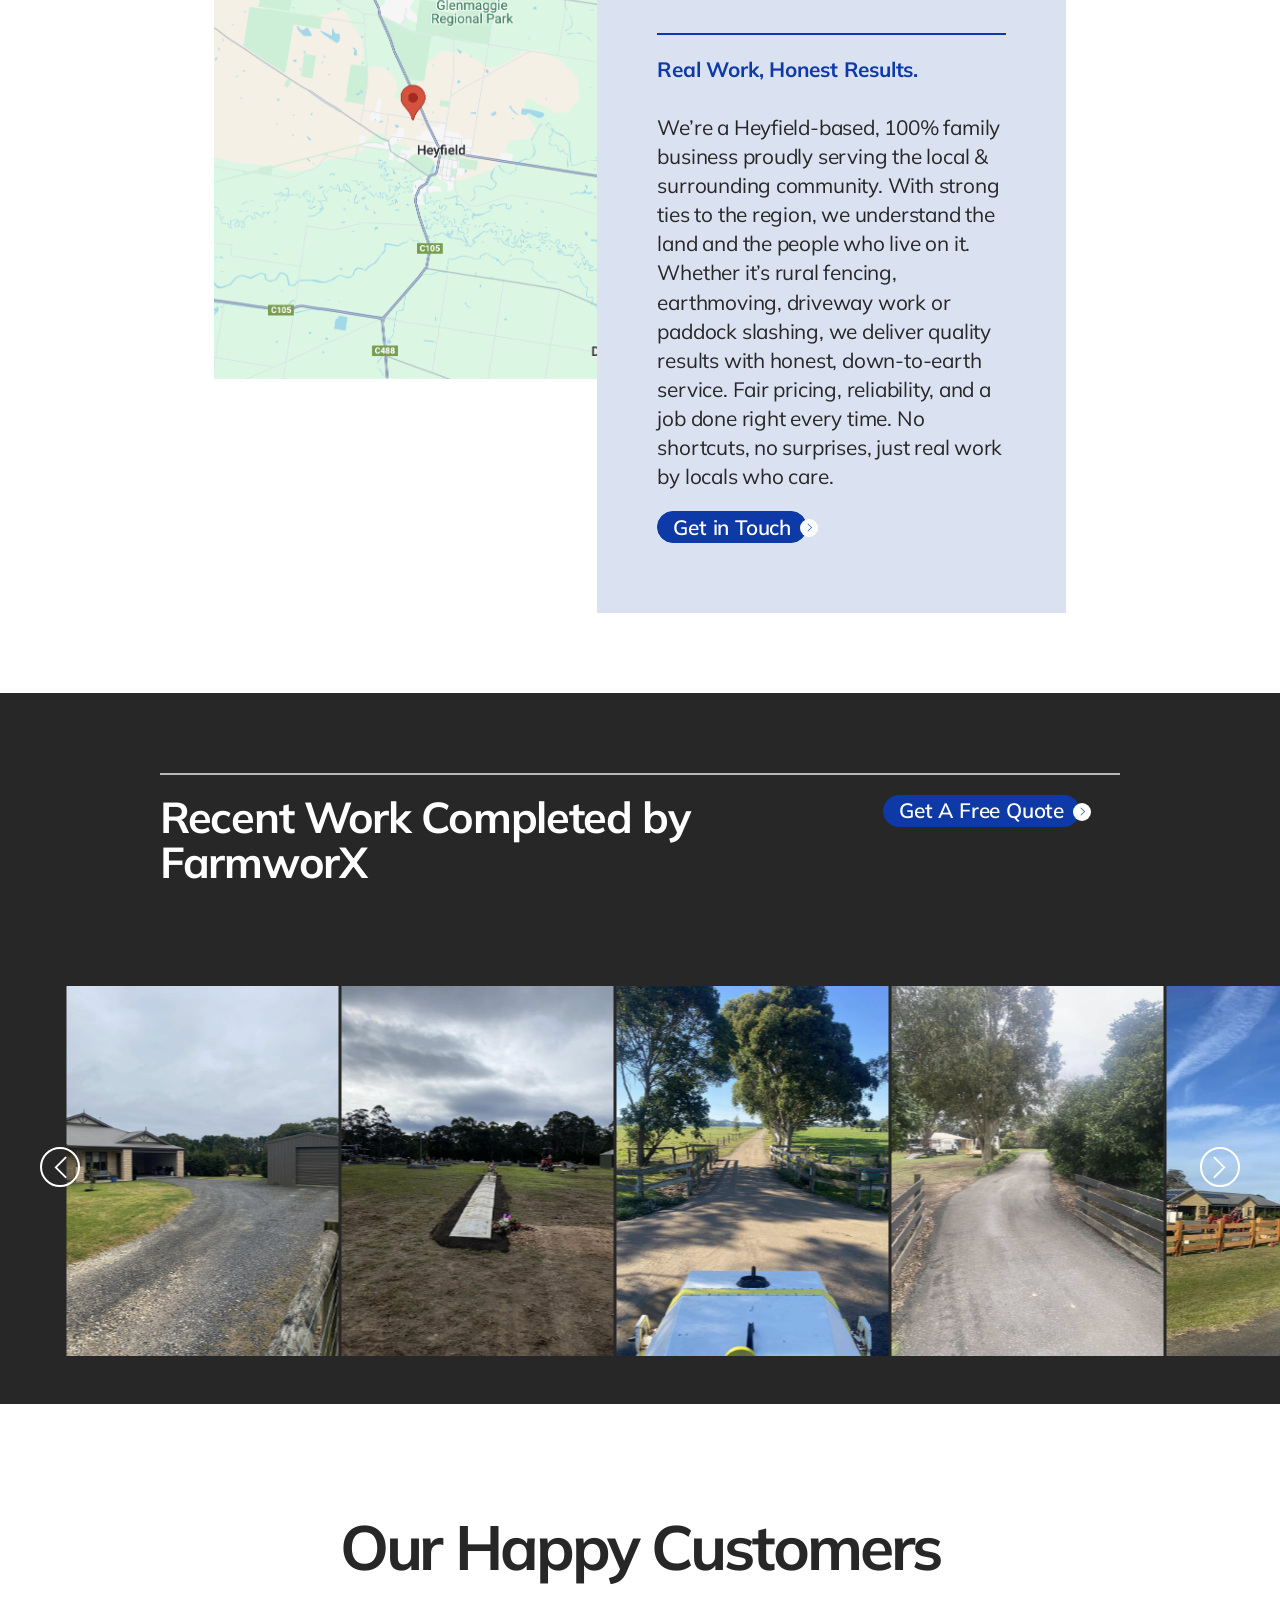
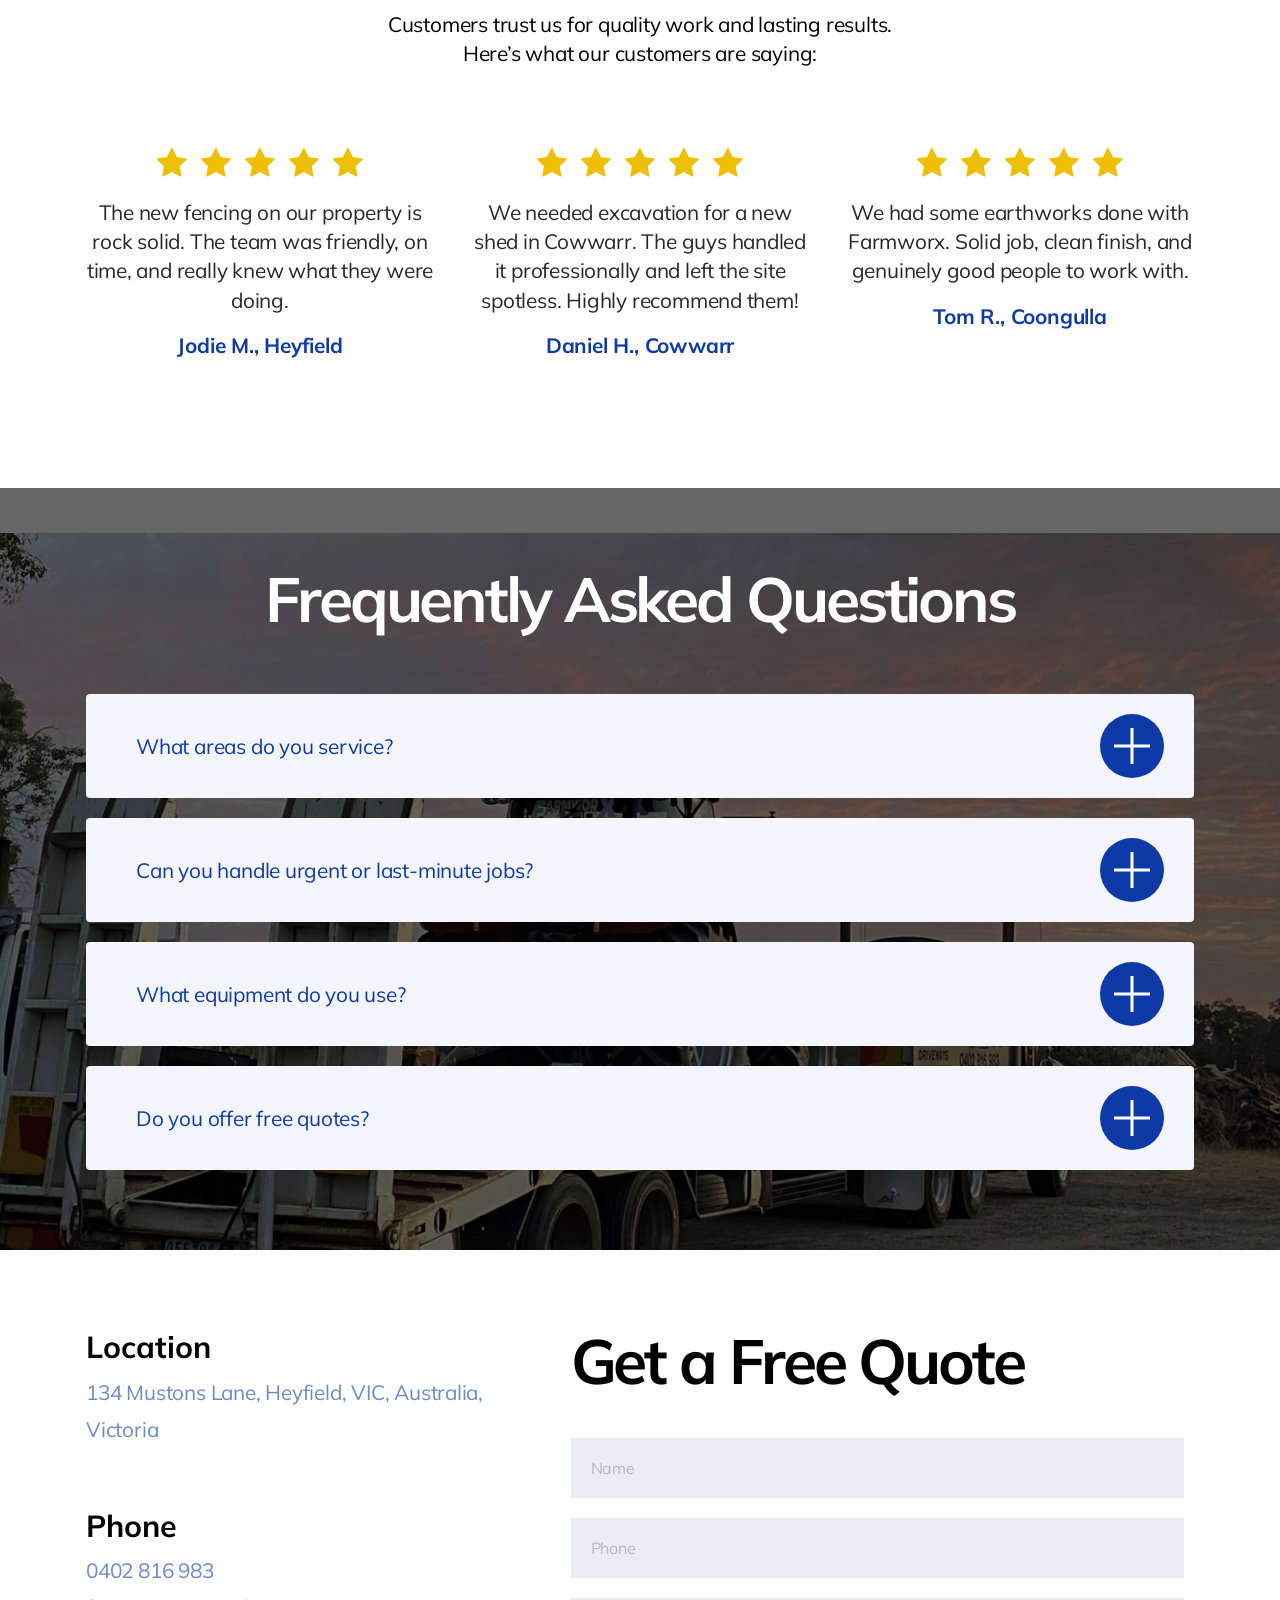
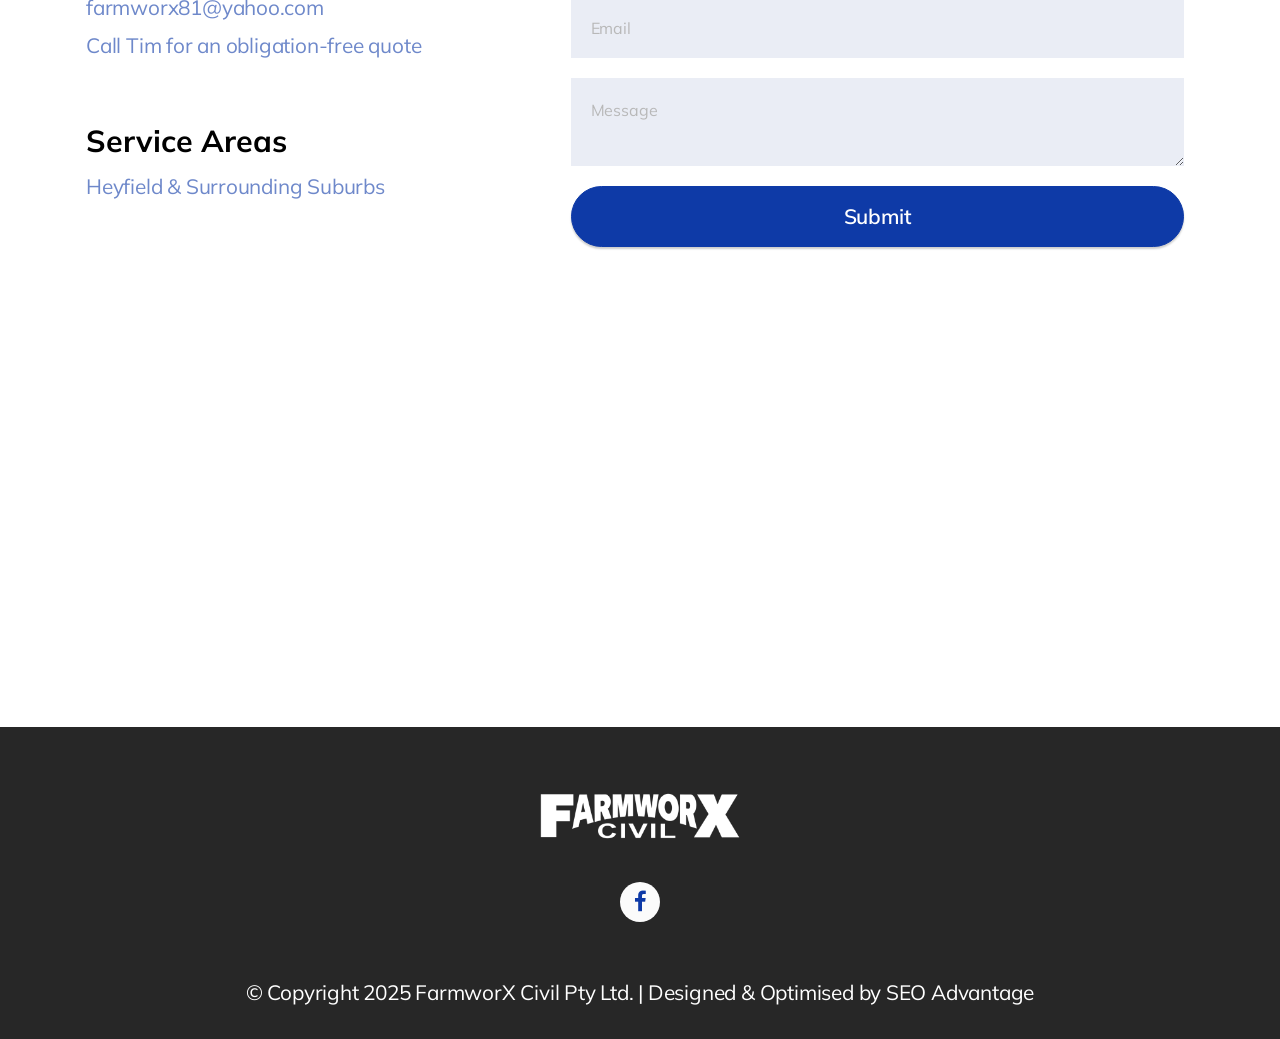
==== commit 5f3b67bb: "Email Address & Location Update Added email address & updated the location" ====
--- a/index.html
+++ b/index.html
@@ -22,7 +22,7 @@
   <link rel="stylesheet" href="assets/recaptcha.css">
   <link rel="preload" href="https://fonts.googleapis.com/css?family=Mulish:200,300,400,500,600,700,800,900,200i,300i,400i,500i,600i,700i,800i,900i&display=swap" as="style" onload="this.onload=null;this.rel='stylesheet'">
   <noscript><link rel="stylesheet" href="https://fonts.googleapis.com/css?family=Mulish:200,300,400,500,600,700,800,900,200i,300i,400i,500i,600i,700i,800i,900i&display=swap"></noscript>
-  <link rel="preload" as="style" href="assets/mobirise/css/mbr-additional.css?v=3bdCVM"><link rel="stylesheet" href="assets/mobirise/css/mbr-additional.css?v=3bdCVM" type="text/css">
+  <link rel="preload" as="style" href="assets/mobirise/css/mbr-additional.css?v=w20K5N"><link rel="stylesheet" href="assets/mobirise/css/mbr-additional.css?v=w20K5N" type="text/css">
 
   
   <!-- Google Tag Manager -->
@@ -533,17 +533,17 @@
                         Frequently Asked Questions
                     </strong></h2>
                 </div>
-                <div id="bootstrap-accordion_9" class="panel-group accordionStyles accordion" role="tablist" aria-multiselectable="true">
+                <div id="bootstrap-accordion_7" class="panel-group accordionStyles accordion" role="tablist" aria-multiselectable="true">
                     <div class="card">
                         <div class="card-header" role="tab" id="headingOne">
-                            <a role="button" class="panel-title collapsed" data-toggle="collapse" data-bs-toggle="collapse" data-core="" href="#collapse1_9" aria-expanded="false" aria-controls="collapse1">
+                            <a role="button" class="panel-title collapsed" data-toggle="collapse" data-bs-toggle="collapse" data-core="" href="#collapse1_7" aria-expanded="false" aria-controls="collapse1">
                                 <p class="panel-title-edit mbr-fonts-style display-7">What areas do you service?</p>
                                 <div class="icon-wrapper">
                                     <span class="sign mbr-iconfont mobi-mbri-plus mobi-mbri"></span>
                                 </div>
                             </a>
                         </div>
-                        <div id="collapse1_9" class="panel-collapse noScroll collapse" role="tabpanel" aria-labelledby="headingOne" data-parent="#accordion" data-bs-parent="#bootstrap-accordion_9">
+                        <div id="collapse1_7" class="panel-collapse noScroll collapse" role="tabpanel" aria-labelledby="headingOne" data-parent="#accordion" data-bs-parent="#bootstrap-accordion_7">
                             <div class="panel-body">
                                 <p class="panel-text mbr-fonts-style display-7">
                                     We’re based in Heyfield and proudly serve surrounding areas including Glenmaggie, Coongulla, Cowwarr, Seaton, Tinamba, Riverslea, Stratford and more. If you're unsure whether we cover your area, just give us a call - chances are, we do!
@@ -553,14 +553,14 @@
                     </div>
                     <div class="card">
                         <div class="card-header" role="tab" id="headingTwo">
-                            <a role="button" class="panel-title collapsed" data-toggle="collapse" data-bs-toggle="collapse" data-core="" href="#collapse2_9" aria-expanded="false" aria-controls="collapse2">
+                            <a role="button" class="panel-title collapsed" data-toggle="collapse" data-bs-toggle="collapse" data-core="" href="#collapse2_7" aria-expanded="false" aria-controls="collapse2">
                                 <p class="panel-title-edit mbr-fonts-style display-7">Can you handle urgent or last-minute jobs?</p>
                                 <div class="icon-wrapper">
                                     <span class="sign mbr-iconfont mobi-mbri-plus mobi-mbri"></span>
                                 </div>
                             </a>
                         </div>
-                        <div id="collapse2_9" class="panel-collapse noScroll collapse" role="tabpanel" aria-labelledby="headingTwo" data-parent="#accordion" data-bs-parent="#bootstrap-accordion_9">
+                        <div id="collapse2_7" class="panel-collapse noScroll collapse" role="tabpanel" aria-labelledby="headingTwo" data-parent="#accordion" data-bs-parent="#bootstrap-accordion_7">
                             <div class="panel-body">
                                 <p class="panel-text mbr-fonts-style display-7">
                                     We do our best to accommodate urgent jobs, especially when safety or weather is a factor. Give us a ring and we’ll let you know our availability. Being a local business, we’re often flexible and responsive.
@@ -570,14 +570,14 @@
                     </div>
                     <div class="card">
                         <div class="card-header" role="tab" id="headingThree">
-                            <a role="button" class="panel-title collapsed" data-toggle="collapse" data-bs-toggle="collapse" data-core="" href="#collapse3_9" aria-expanded="false" aria-controls="collapse3">
+                            <a role="button" class="panel-title collapsed" data-toggle="collapse" data-bs-toggle="collapse" data-core="" href="#collapse3_7" aria-expanded="false" aria-controls="collapse3">
                                 <p class="panel-title-edit mbr-fonts-style display-7">What equipment do you use?</p>
                                 <div class="icon-wrapper">
                                     <span class="sign mbr-iconfont mobi-mbri-plus mobi-mbri"></span>
                                 </div>
                             </a>
                         </div>
-                        <div id="collapse3_9" class="panel-collapse noScroll collapse" role="tabpanel" aria-labelledby="headingThree" data-parent="#accordion" data-bs-parent="#bootstrap-accordion_9">
+                        <div id="collapse3_7" class="panel-collapse noScroll collapse" role="tabpanel" aria-labelledby="headingThree" data-parent="#accordion" data-bs-parent="#bootstrap-accordion_7">
                             <div class="panel-body">
                                 <p class="panel-text mbr-fonts-style display-7">
                                     We use well-maintained, reliable machinery suited for rural properties, including slashers, tractors, and excavation equipment. This ensures we can handle everything from tight access jobs to large paddocks and driveway work efficiently.
@@ -587,14 +587,14 @@
                     </div>
                     <div class="card">
                         <div class="card-header" role="tab" id="headingFour">
-                            <a role="button" class="panel-title collapsed" data-toggle="collapse" data-bs-toggle="collapse" data-core="" href="#collapse4_9" aria-expanded="false" aria-controls="collapse4">
+                            <a role="button" class="panel-title collapsed" data-toggle="collapse" data-bs-toggle="collapse" data-core="" href="#collapse4_7" aria-expanded="false" aria-controls="collapse4">
                                 <p class="panel-title-edit mbr-fonts-style display-7">Do you offer free quotes?</p>
                                 <div class="icon-wrapper">
                                     <span class="sign mbr-iconfont mobi-mbri-plus mobi-mbri"></span>
                                 </div>
                             </a>
                         </div>
-                        <div id="collapse4_9" class="panel-collapse noScroll collapse" role="tabpanel" aria-labelledby="headingFour" data-parent="#accordion" data-bs-parent="#bootstrap-accordion_9">
+                        <div id="collapse4_7" class="panel-collapse noScroll collapse" role="tabpanel" aria-labelledby="headingFour" data-parent="#accordion" data-bs-parent="#bootstrap-accordion_7">
                             <div class="panel-body">
                                 <p class="panel-text mbr-fonts-style display-7">
                                     Yes, we provide obligation-free quotes for all services. Whether it's fencing, slashing, or excavation, we'll visit your site (if needed) and give you a clear, honest price before any work begins.
@@ -627,7 +627,7 @@
                                     Location
                                 </strong></p>
                                 <ul class="list mbr-fonts-style display-7">
-                                    <li class="item-wrap"><a href="https://maps.app.goo.gl/aeRoyQKNfJM75Kqj6" class="text-secondary" target="_blank">Mustons Lane, Heyfield, VIC, Australia, Victoria</a></li>
+                                    <li class="item-wrap"><a href="https://maps.app.goo.gl/3cxtKvidqLUjtW1g8" class="text-secondary" target="_blank">134 Mustons Lane, Heyfield, VIC, Australia, Victoria</a></li>
                                 </ul>
                             </div>
                         </div>
@@ -639,7 +639,9 @@
                                     Phone
                                 </strong></p>
                                 <ul class="list mbr-fonts-style display-7">
-                                    <li class="item-wrap"><a href="tel:+61 402 816 983" class="text-secondary">0402 816 983</a></li><li class="item-wrap">Call Tim for an obligation-free quote</li>
+                                    <li class="item-wrap"><a href="tel:+61 402 816 983" class="text-secondary">0402 816 983</a></li>
+                                    <li class="item-wrap"><a href="mailto:farmworx81@yahoo.com" class="text-secondary">farmworx81@yahoo.com</a></li>
+                                    <li class="item-wrap"><a href="tel:+61 402 816 983" class="text-secondary">Call Tim for an obligation-free quote</a></li>
                                 </ul>
                             </div>
                         </div>
@@ -659,7 +661,7 @@
             </div>
             <div class="col-12 col-lg-7 mbr-form card" data-form-type="formoid">
 <!--Formbuilder Form-->
-<form action="https://mobirise.eu/" method="POST" class="mbr-form form-with-styler" data-form-title="Form Name"><input type="hidden" name="email" data-form-email="true" value="djudZGUFwCOuavuBCsr4Iq+fC+ifuW6b7nA/7jFYP2qI6s7JLPEOCMfCmHhT/RrGTAN0A5Z2ArqvPzpuX1eObQj2J2fK4B+NXgHCcObMx4ANXBxeMU9v5R9qQdAMUOXR.JOVddtXhZK9VFW6OJp+rg/uf/NOehrpooaTNySOlp+rYY6vAMXC+mLe1Fo3aog24mlY0hyy85f+SecOlCGNLiM8utlYPi2A1KL7WKCvTVlOGJ7XJ6McIopsXAam3Co/b">
+<form action="https://mobirise.eu/" method="POST" class="mbr-form form-with-styler" data-form-title="Form Name"><input type="hidden" name="email" data-form-email="true" value="UgGCje6KSU3xKVUOUzMkAYCYCQ3kajiw46kcVbQwyNP45p3bax5q7MmdT7vaCc1ta5yUqCaUHsbOLr93IL9VGD5EcSoHhX/t4jXzb3CtT4Q5I+qKO01KazctaiIx0l2h.yIOyhsT3lWfaML2xJlM0P3h+oFy95qVcH1nFklqBRhiC2bidvf2aw7JDTGER3zHBo3cy5oZoI25Xiz/bq/o/uNM1MTTj1pn01ZMrhdThPaABnXkqXrl/Dln1+AonkKJm">
 <div class="row">
 <div hidden="hidden" data-form-alert="" class="alert alert-success col-12">Thanks for filling out the form! Our team will be contacting you soon.</div>
 <div hidden="hidden" data-form-alert-danger="" class="alert alert-danger col-12"> Oops...! some problem! </div>
@@ -692,7 +694,7 @@
 
 <section data-bs-version="5.1" class="map1 cid-uMEfKYjyEP" id="map1-1n">
      
-    <div class="google-map"><iframe frameborder="0" style="border:0" src="https://www.google.com/maps/embed/v1/place?key=AIzaSyDbnCmnHmtigIYiD8jIfeHQv7gW2ANhHD4&amp;q=Mustons Lane , Heyfield, VIC, Australia, Victoria" allowfullscreen=""></iframe></div>
+    <div class="google-map"><iframe frameborder="0" style="border:0" src="https://www.google.com/maps/embed/v1/place?key=AIzaSyB7QWkvlxV39ZsyKvhZRjPGVqlJFvxxNkw&amp;q=134 Mustons Lane , Heyfield, VIC, Australia, Victoria" allowfullscreen=""></iframe></div>
 </section>
 
 <section data-bs-version="5.1" class="footer3 educationm4_footer3 cid-uMDA57RW6A" id="footer3-v">
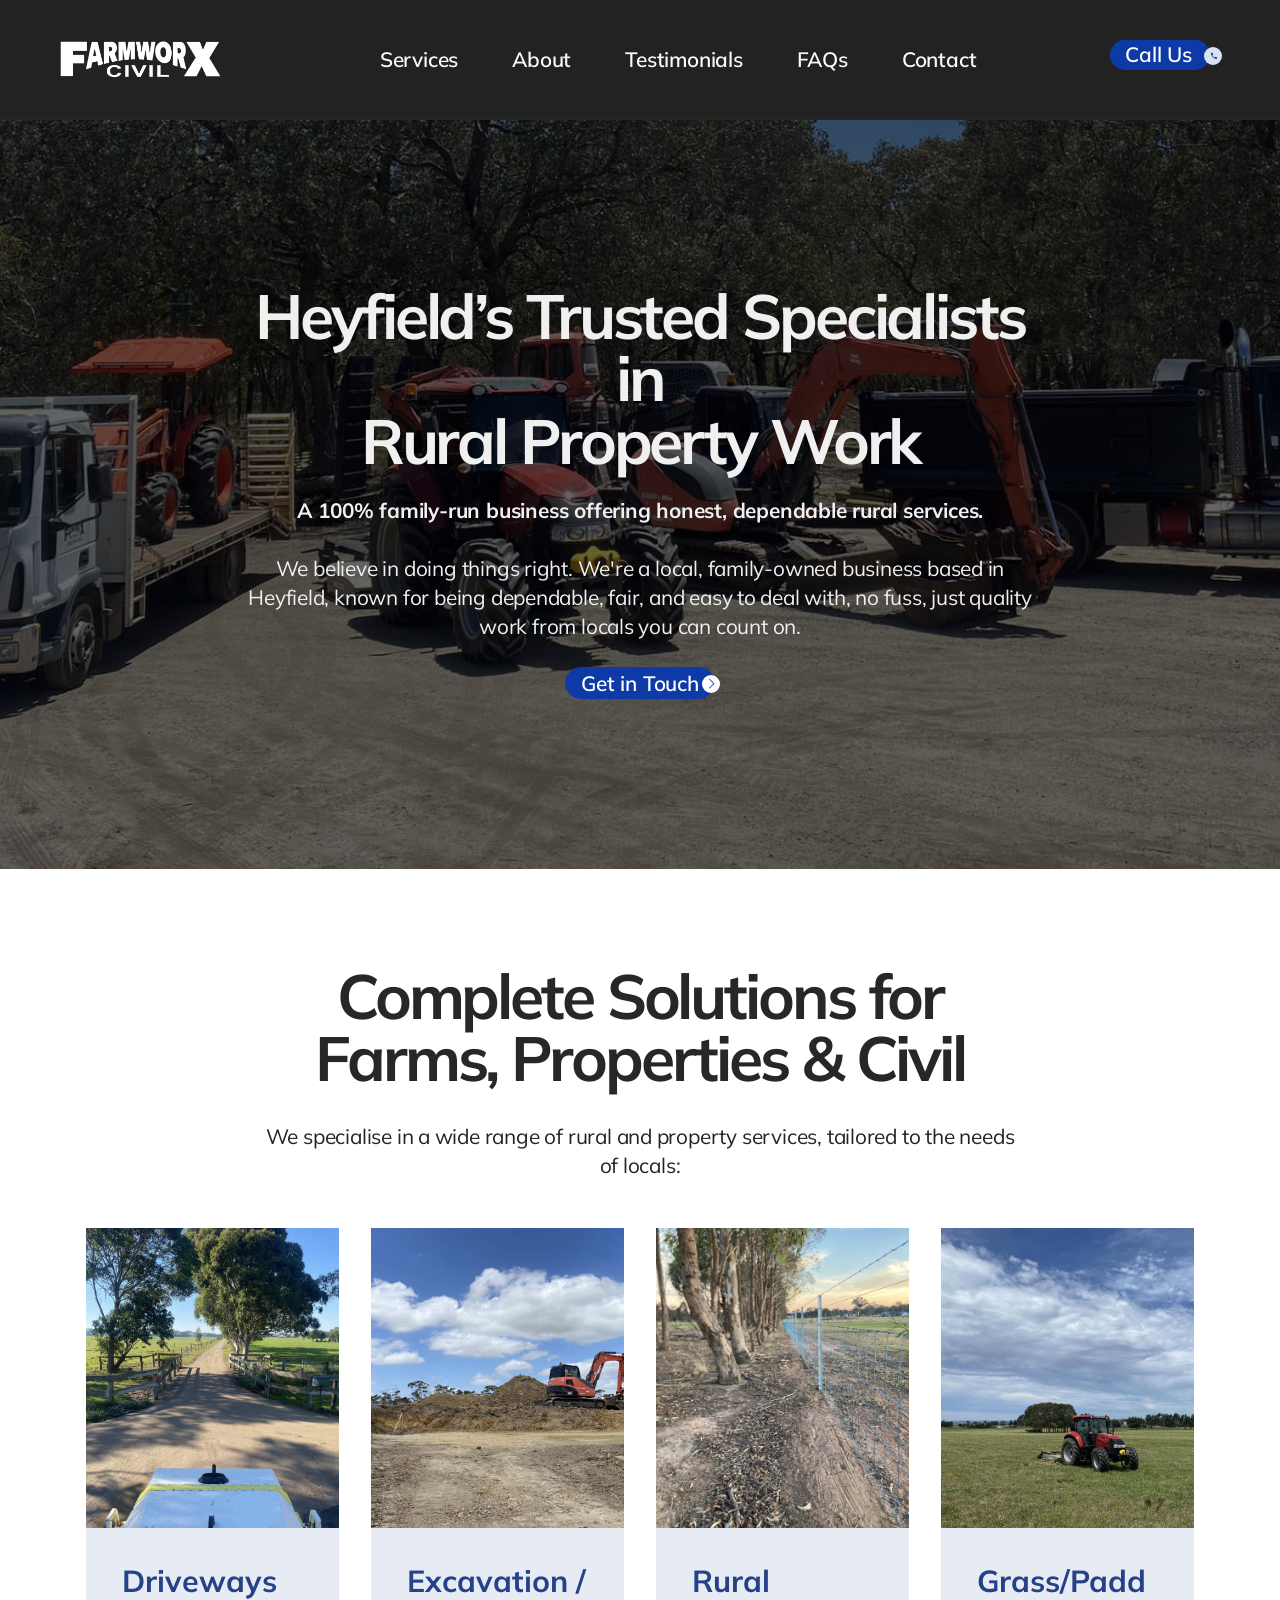
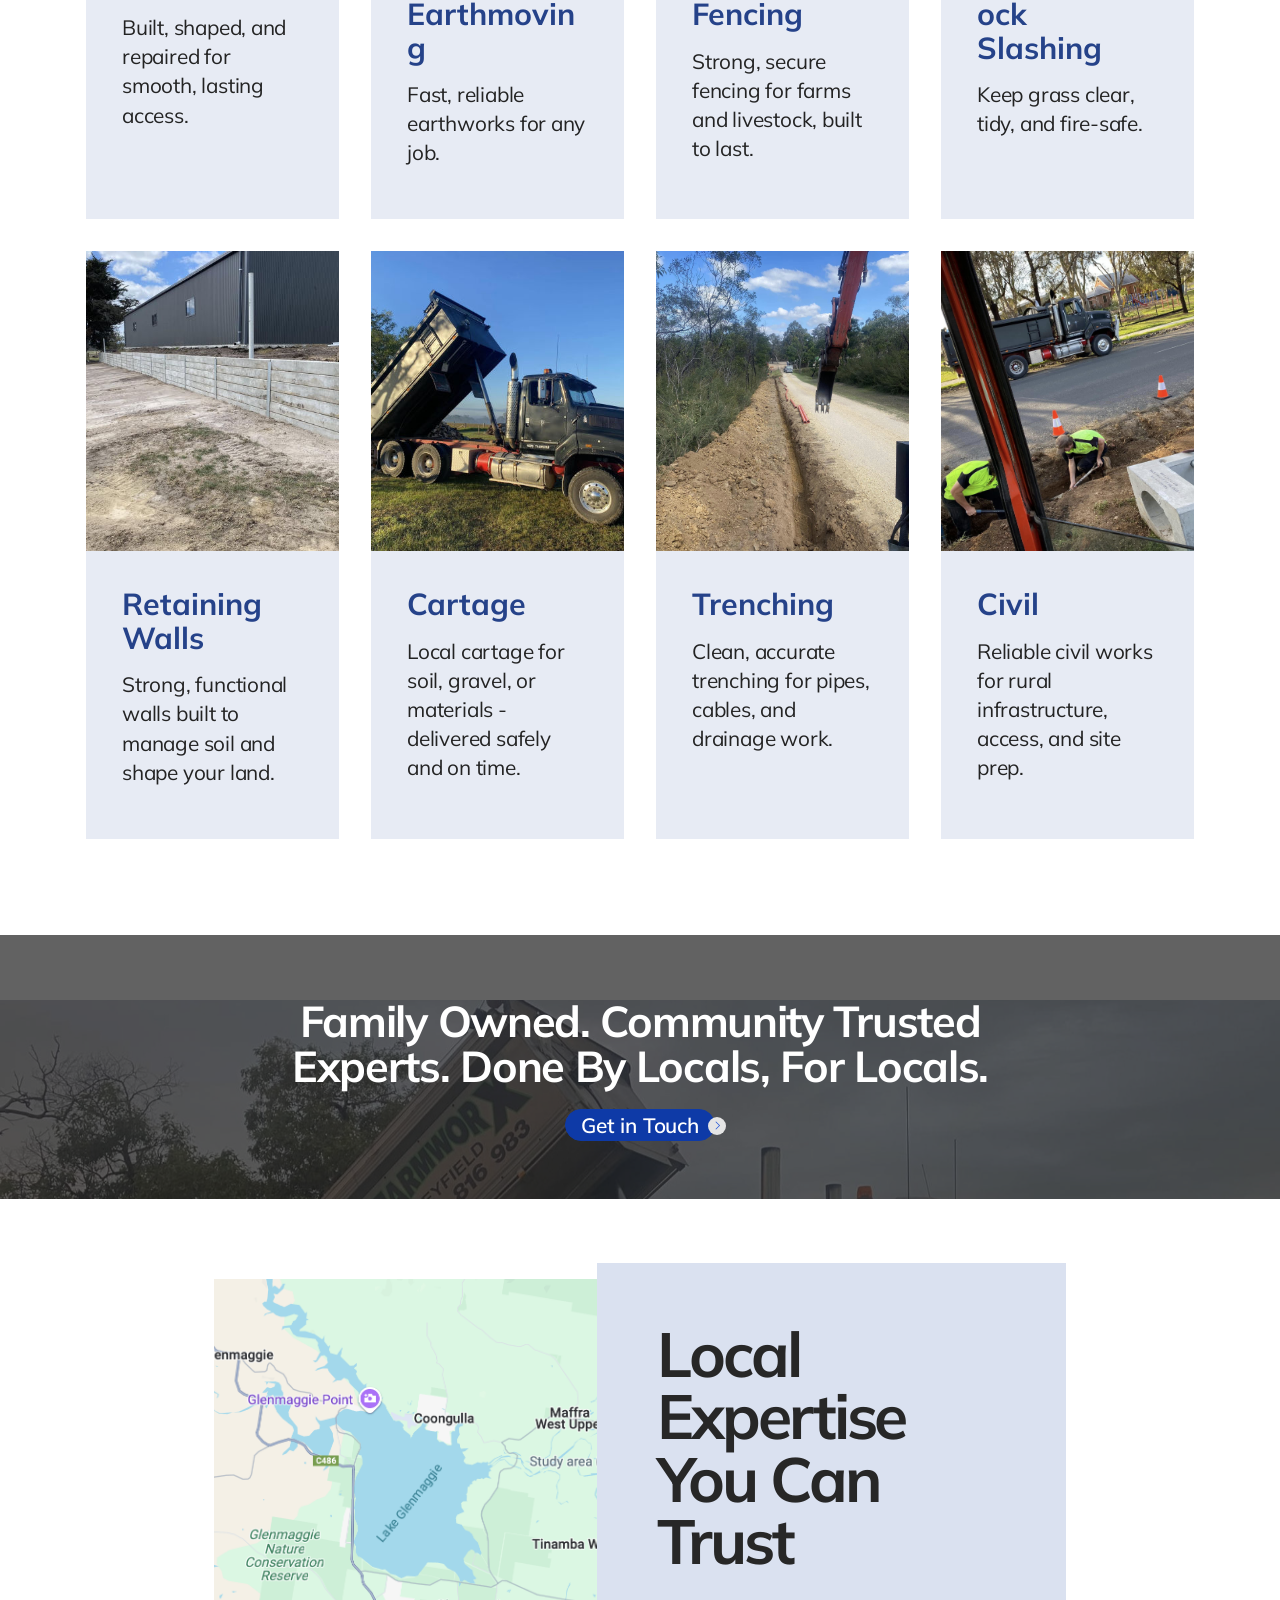
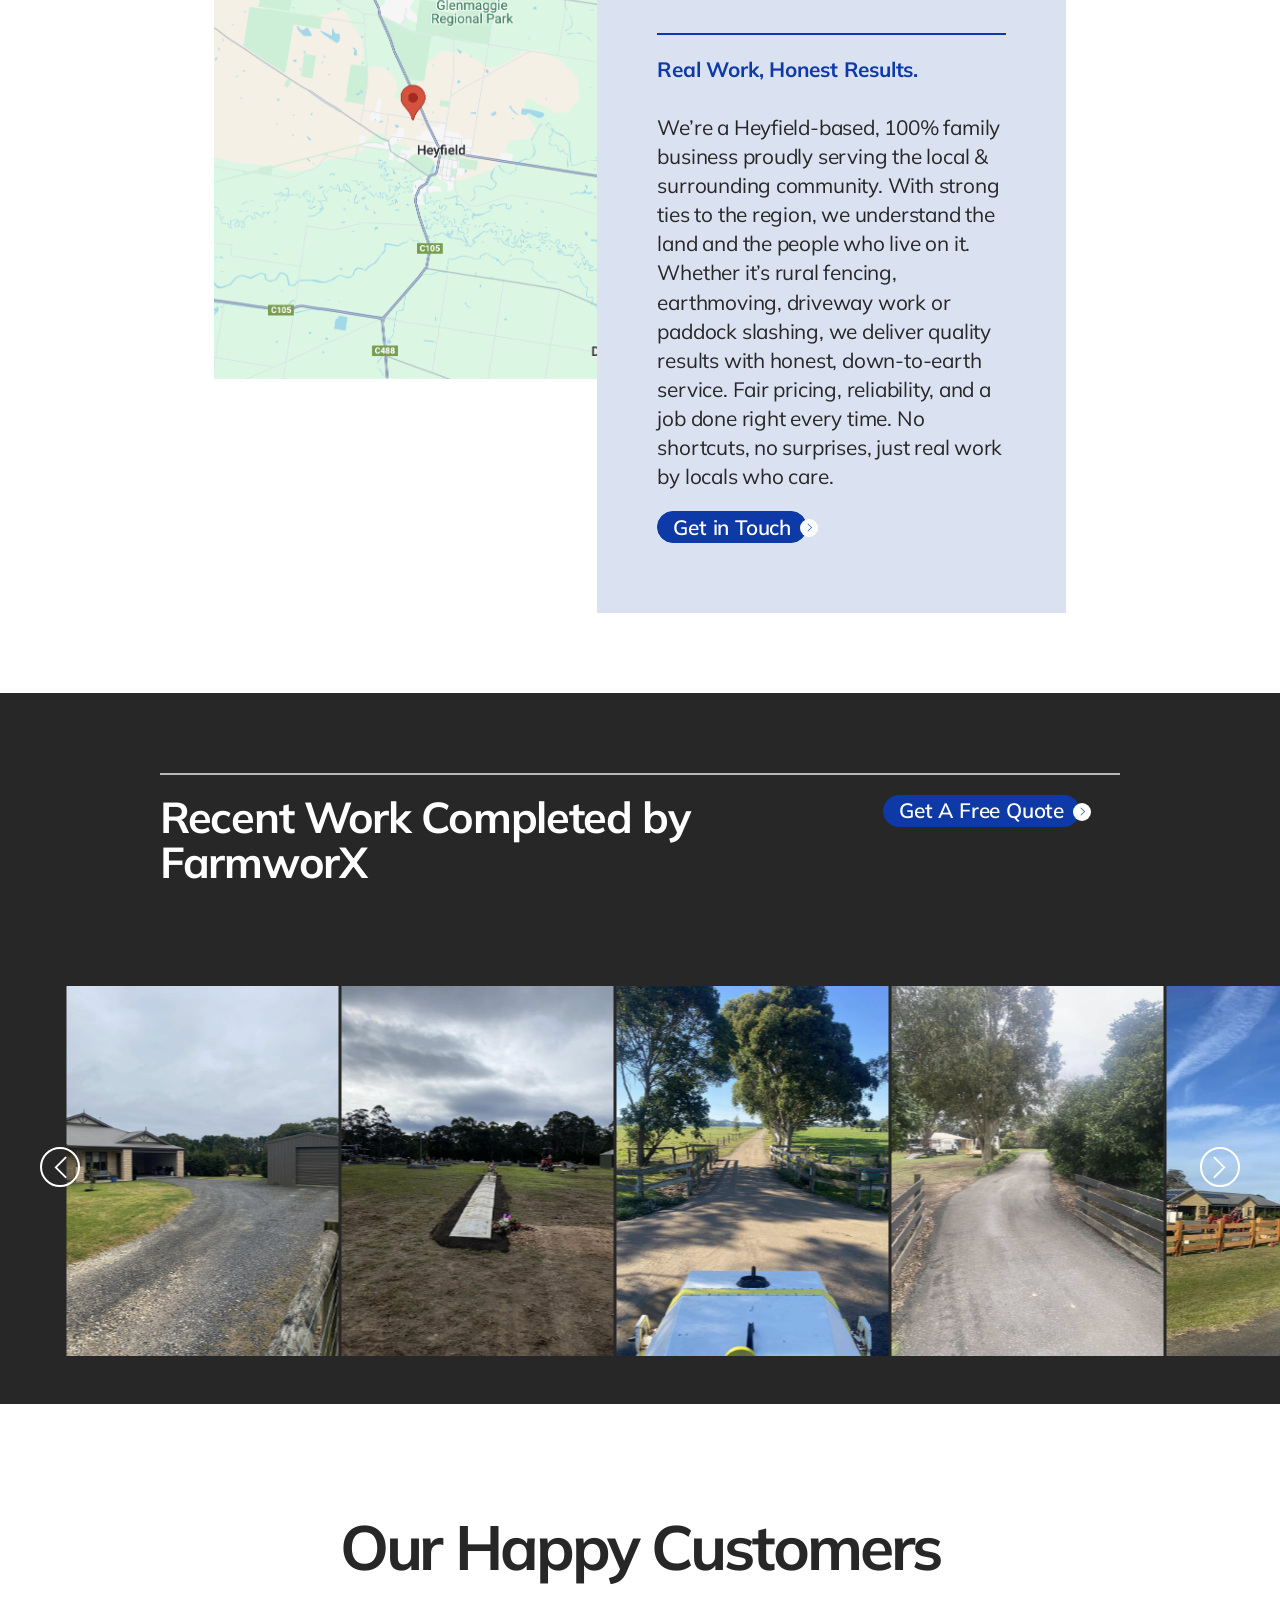
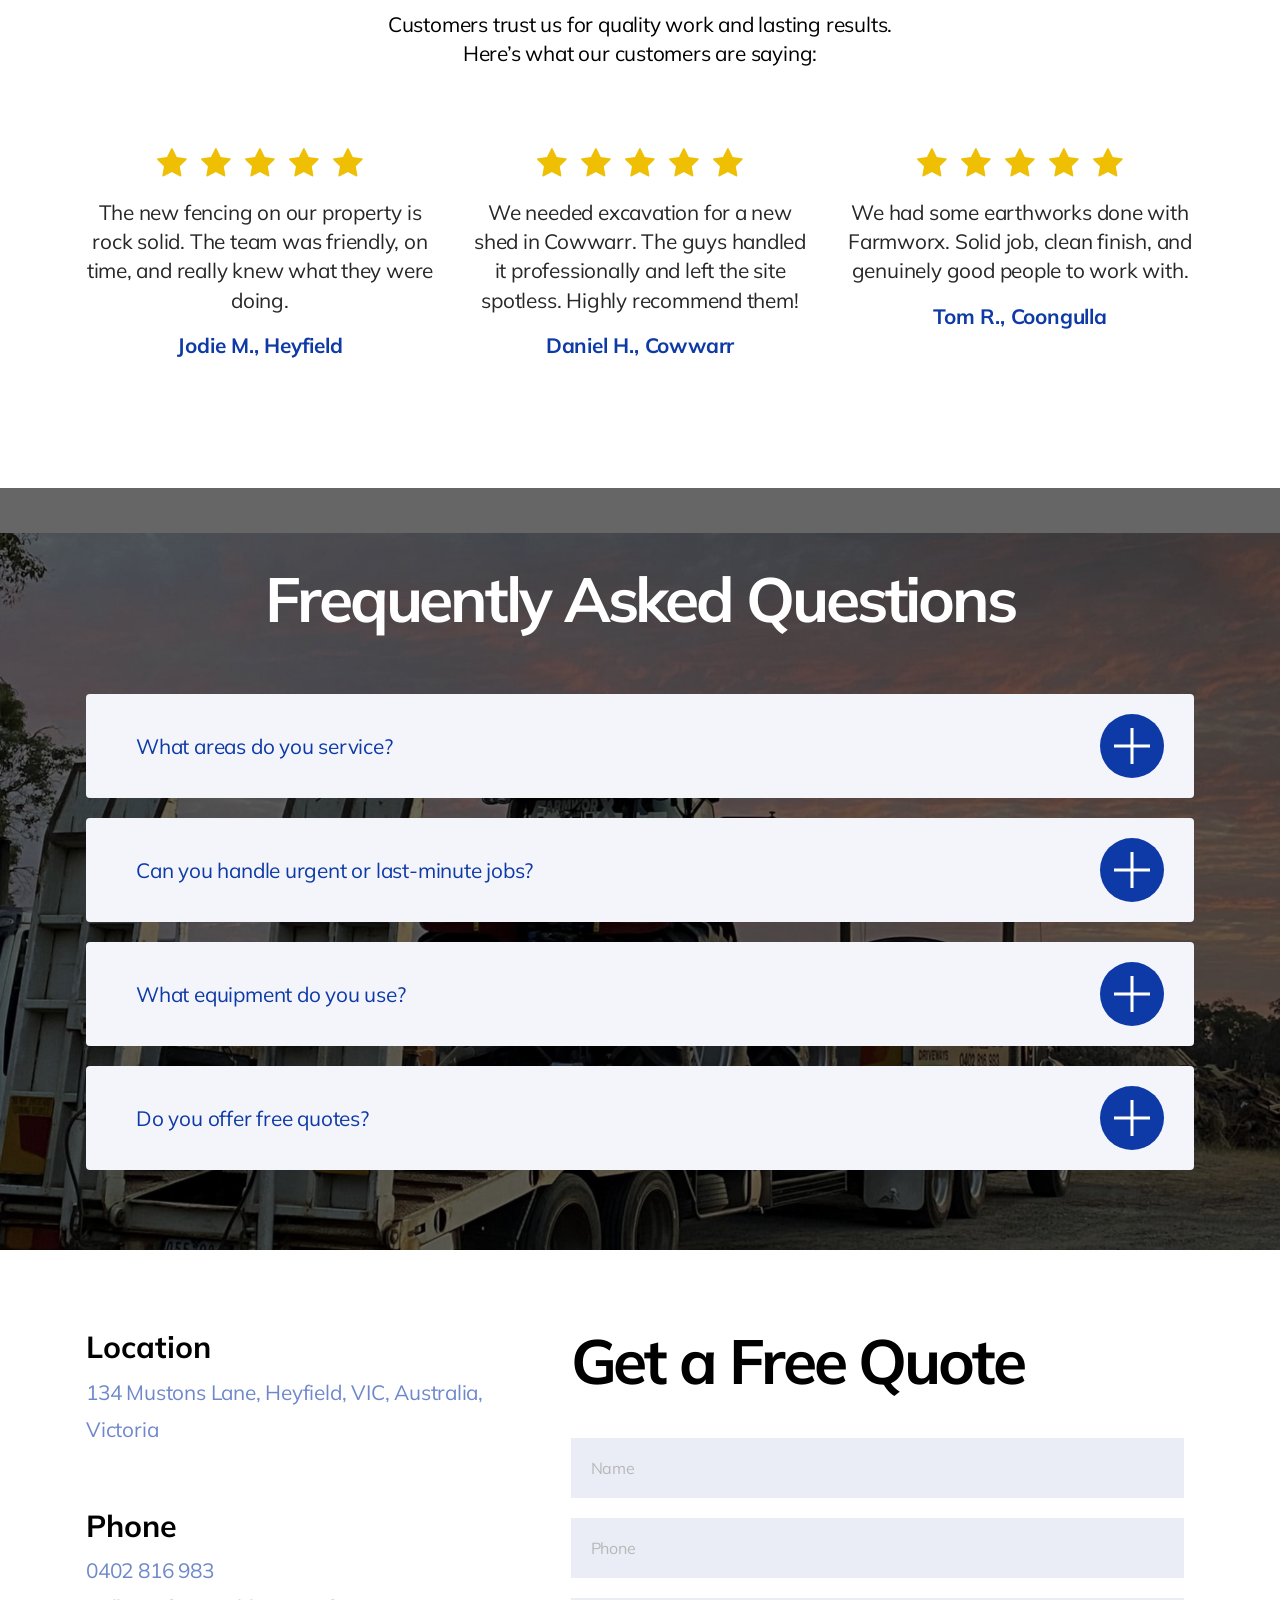
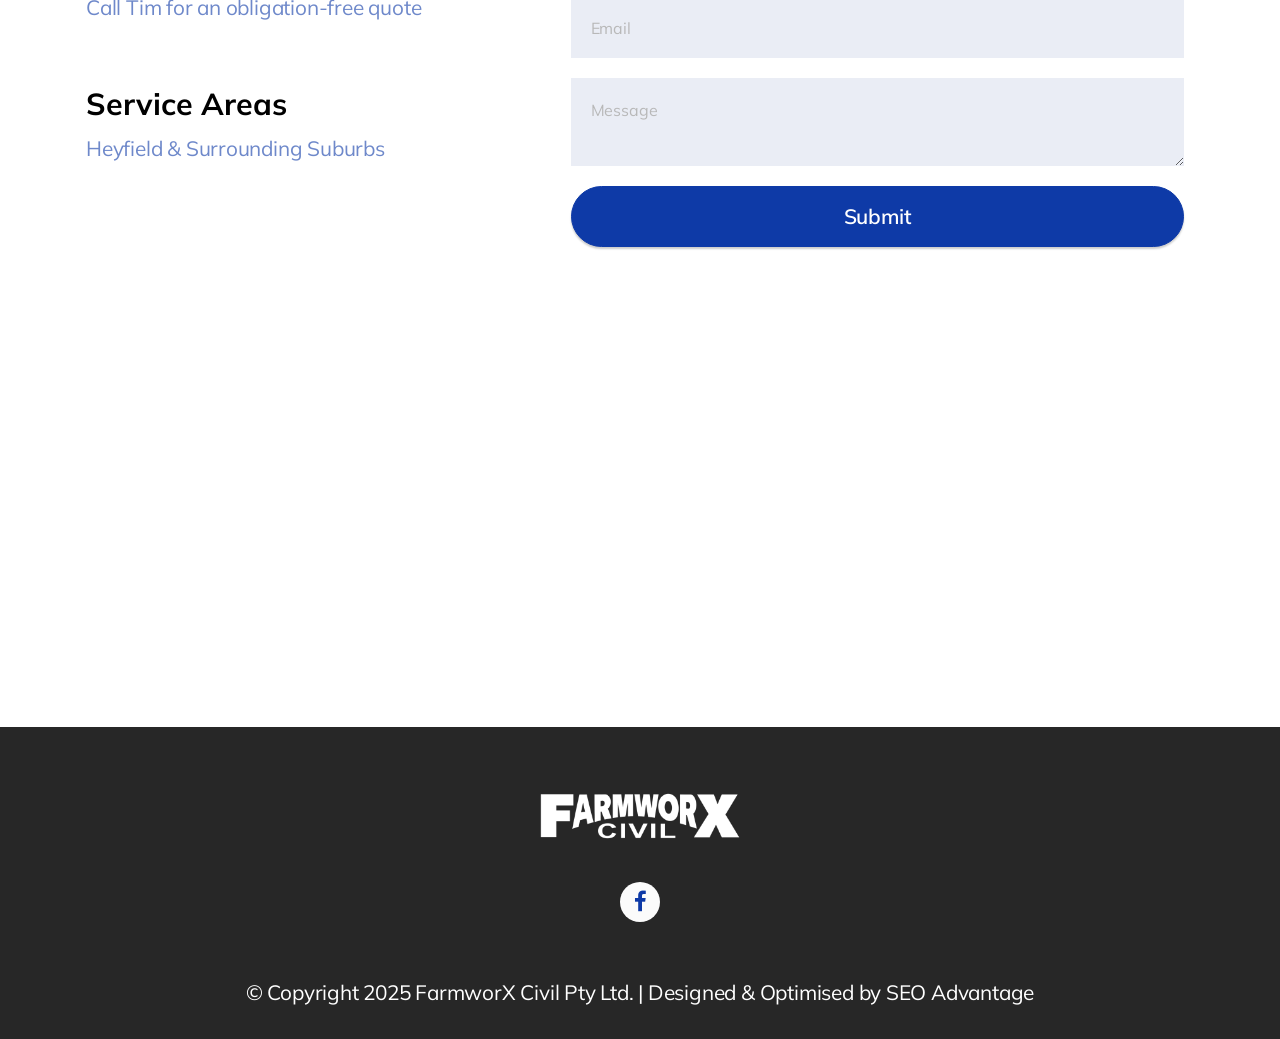
==== commit dab042c1: "Update index.html Removed the email address" ====
--- a/index.html
+++ b/index.html
@@ -640,7 +640,6 @@
                                 </strong></p>
                                 <ul class="list mbr-fonts-style display-7">
                                     <li class="item-wrap"><a href="tel:+61 402 816 983" class="text-secondary">0402 816 983</a></li>
-                                    <li class="item-wrap"><a href="mailto:farmworx81@yahoo.com" class="text-secondary">farmworx81@yahoo.com</a></li>
                                     <li class="item-wrap"><a href="tel:+61 402 816 983" class="text-secondary">Call Tim for an obligation-free quote</a></li>
                                 </ul>
                             </div>
@@ -771,4 +770,4 @@
   
   
 </body>
-</html>+</html>
